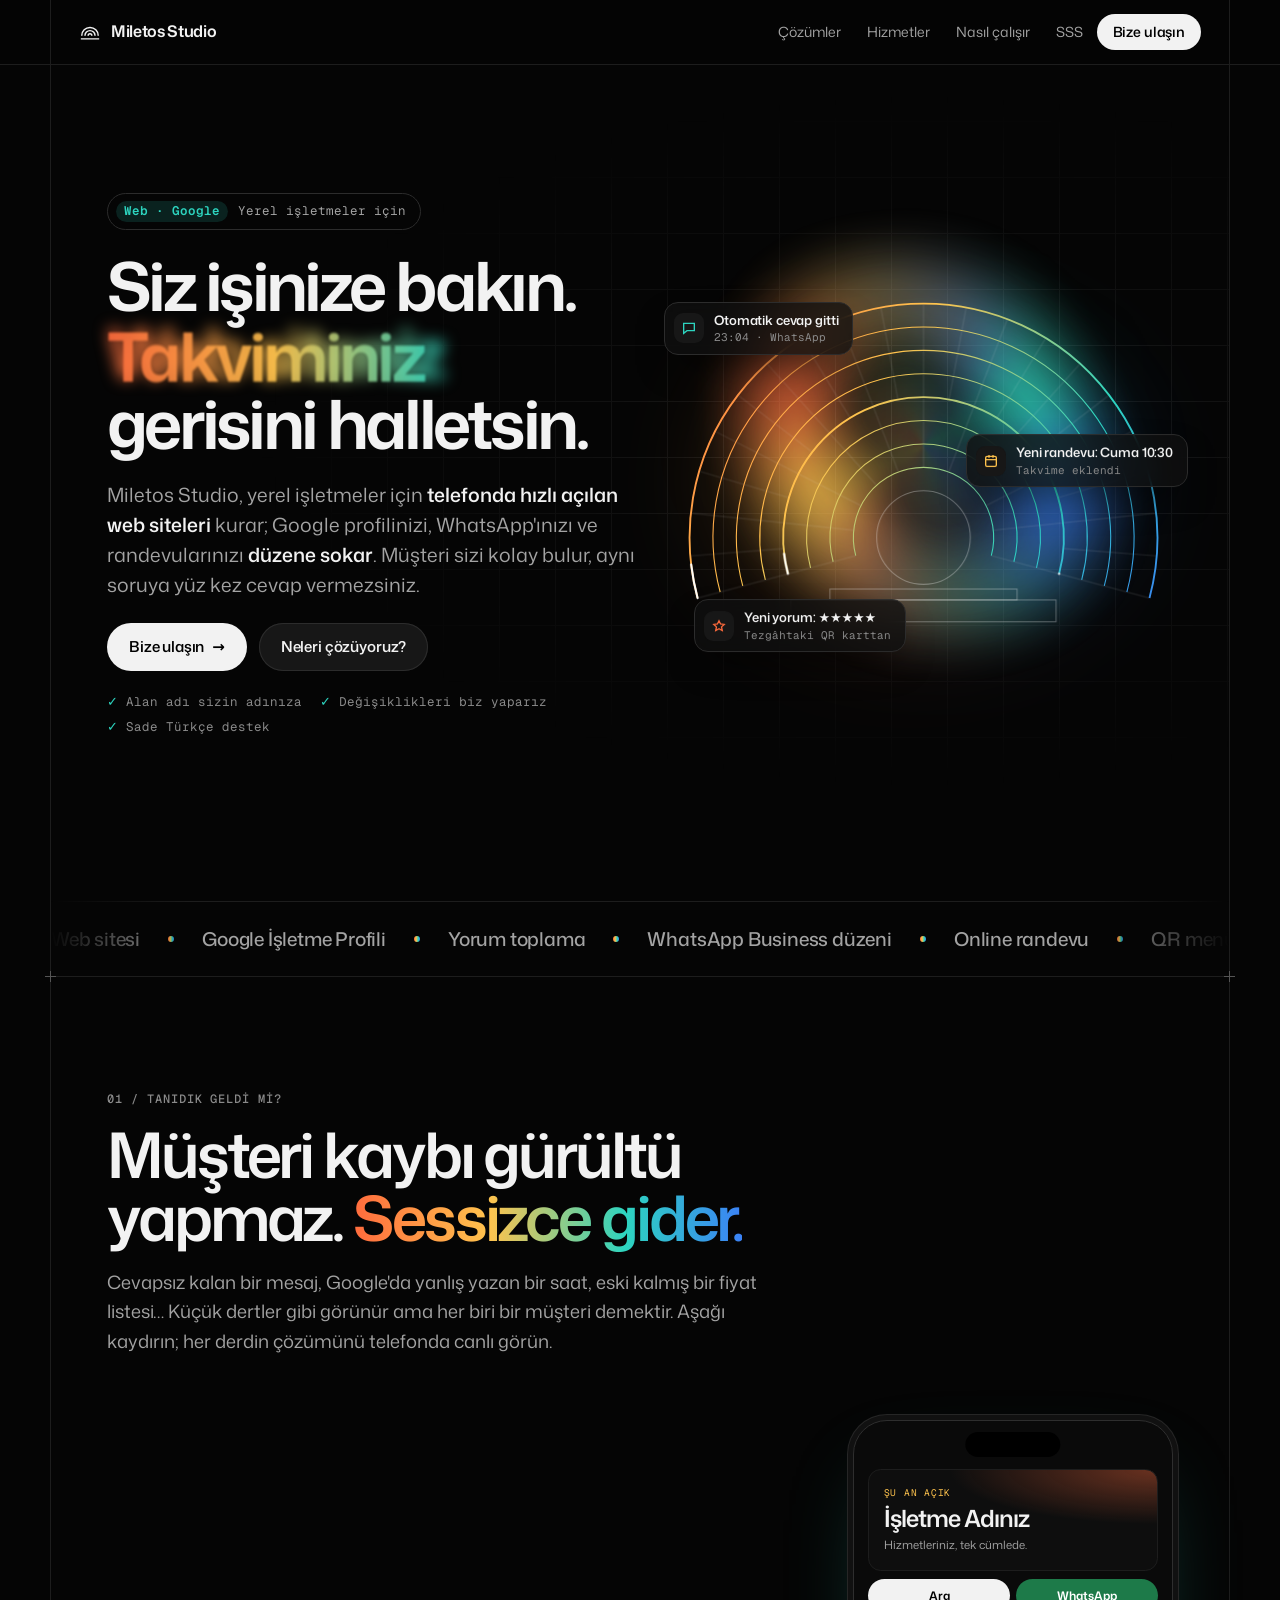
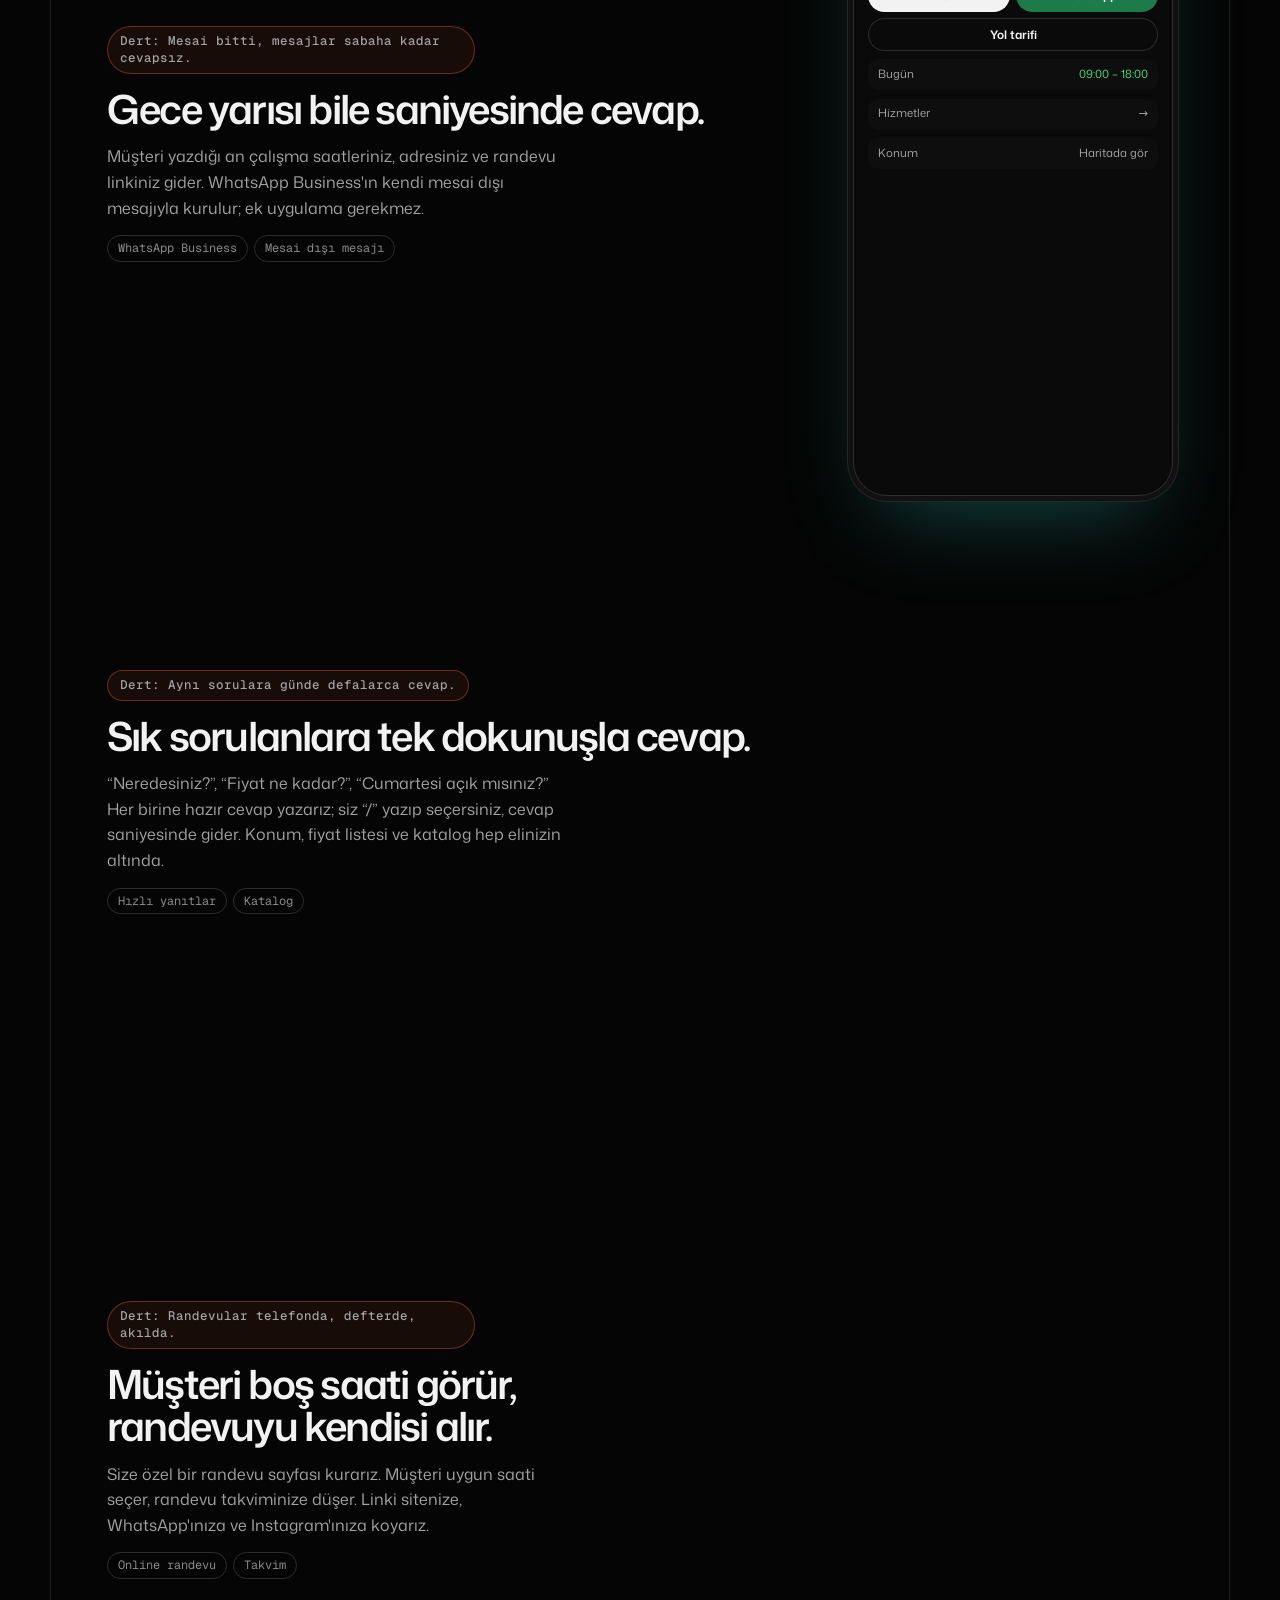
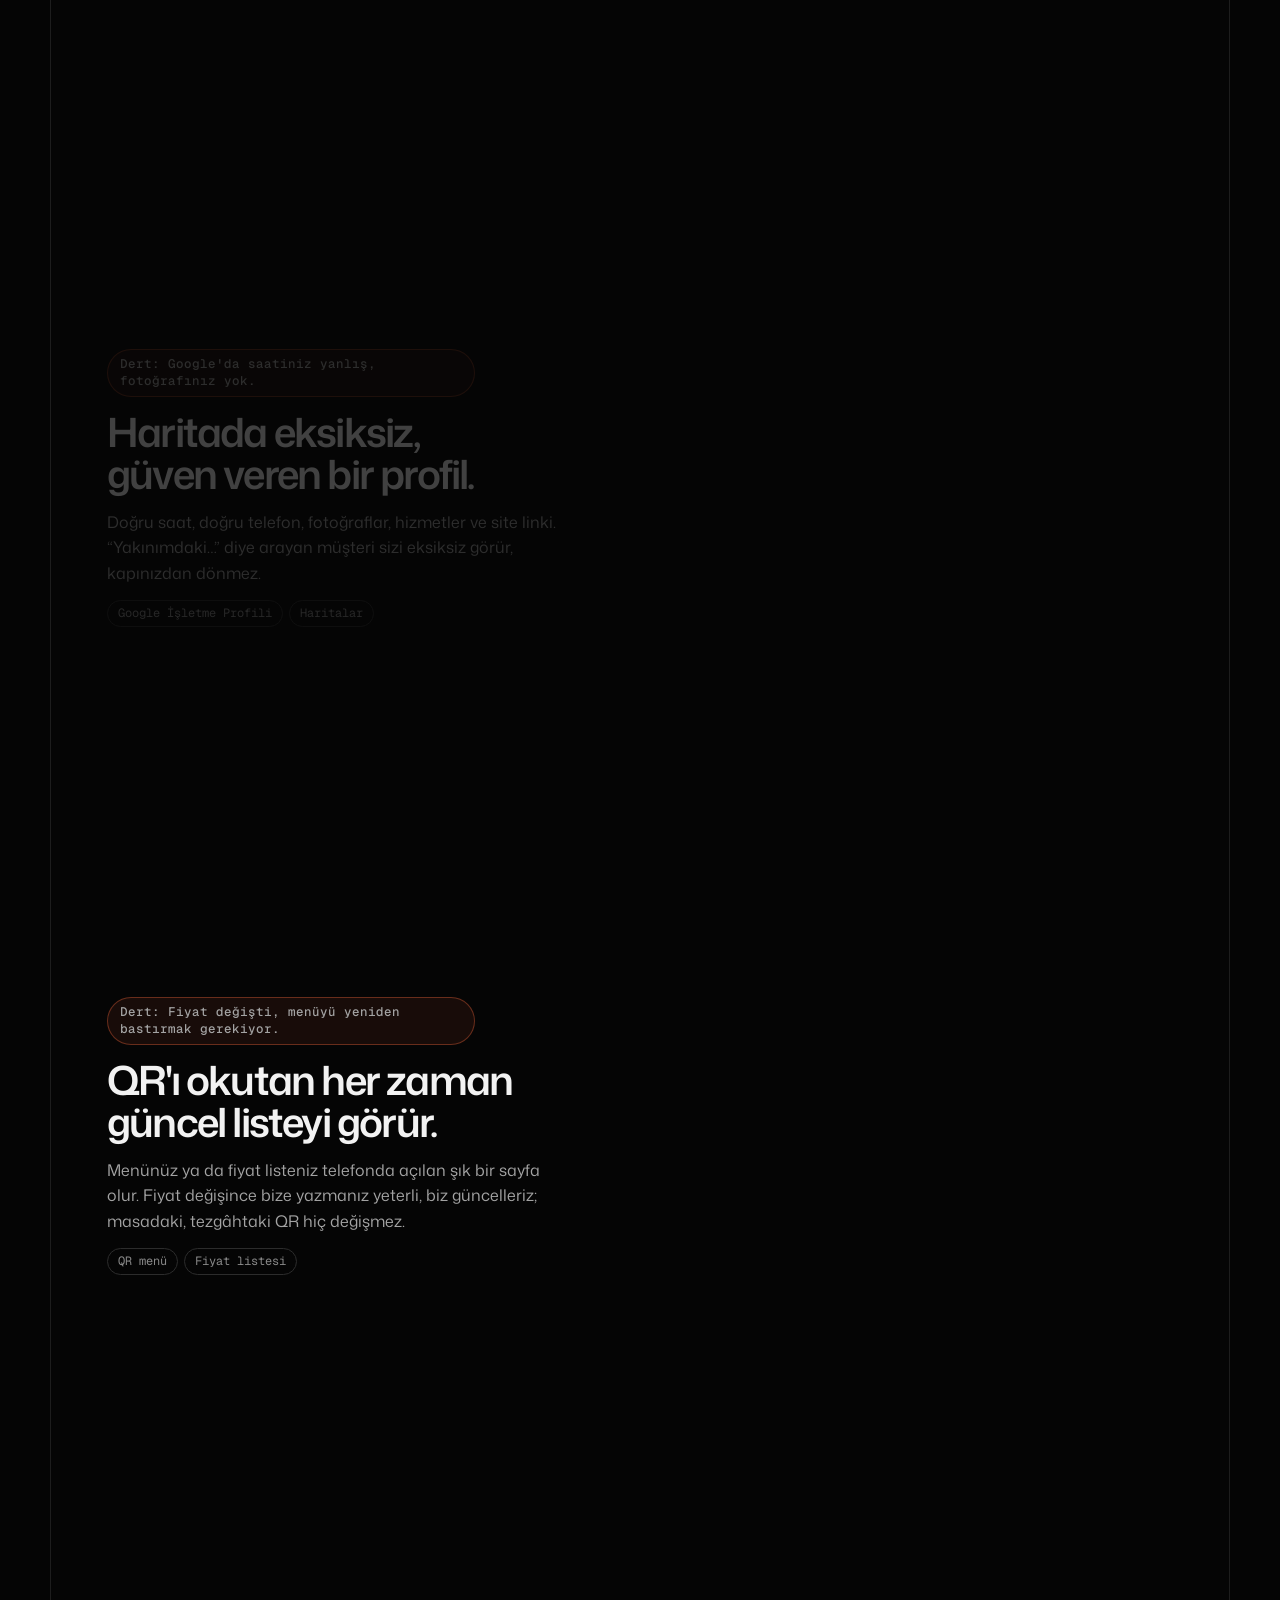
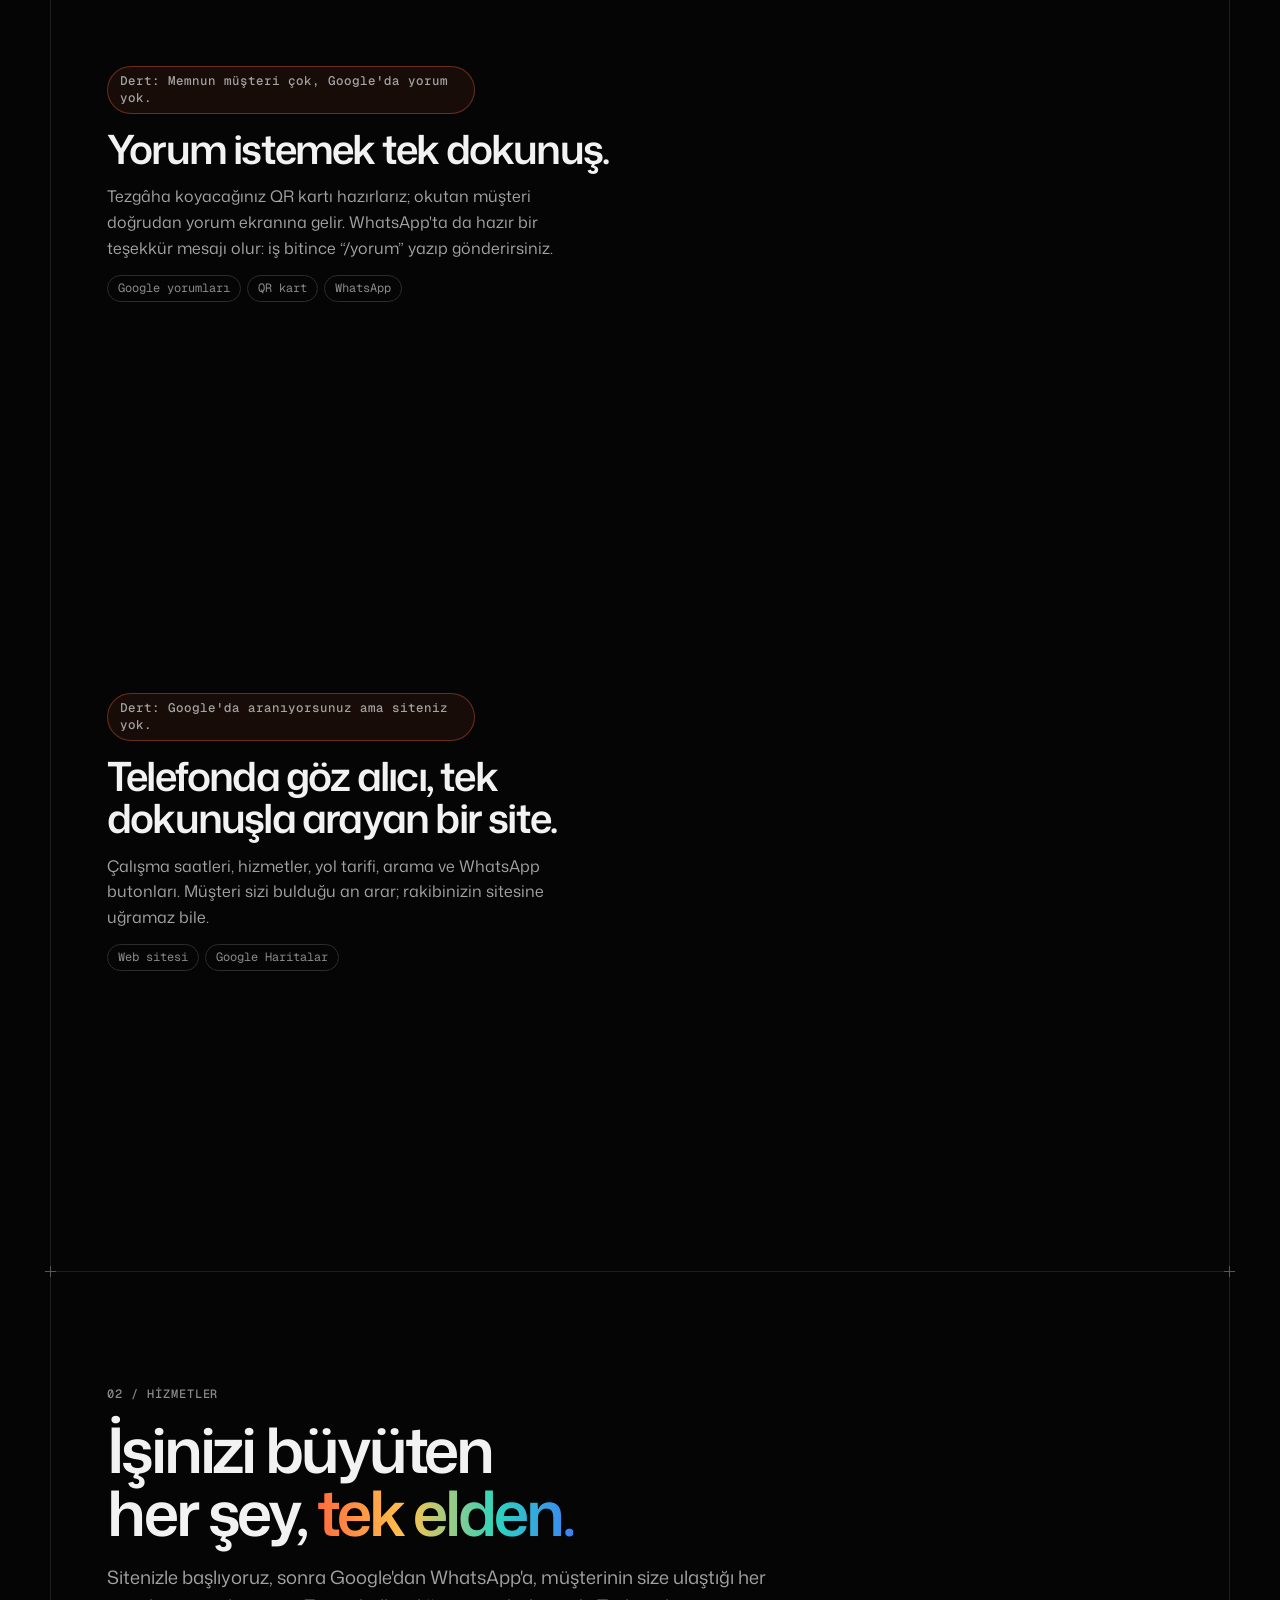
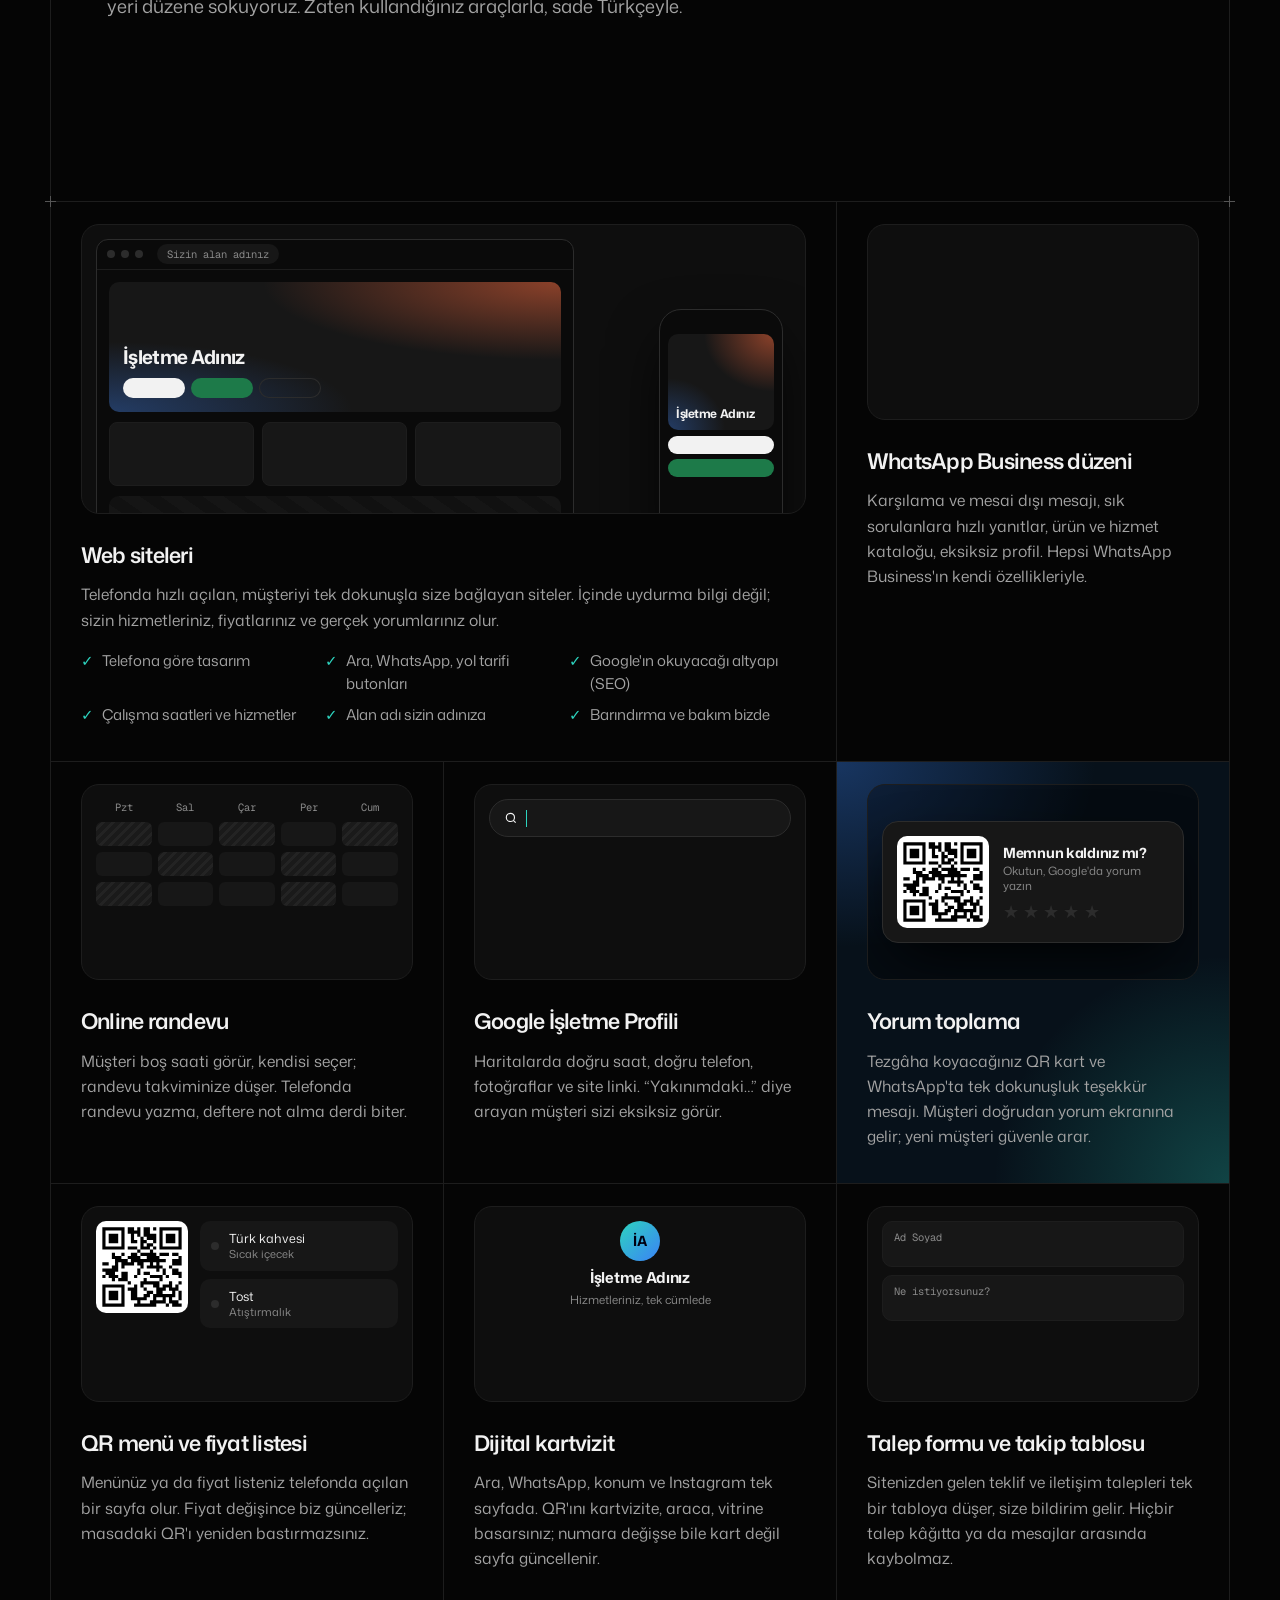
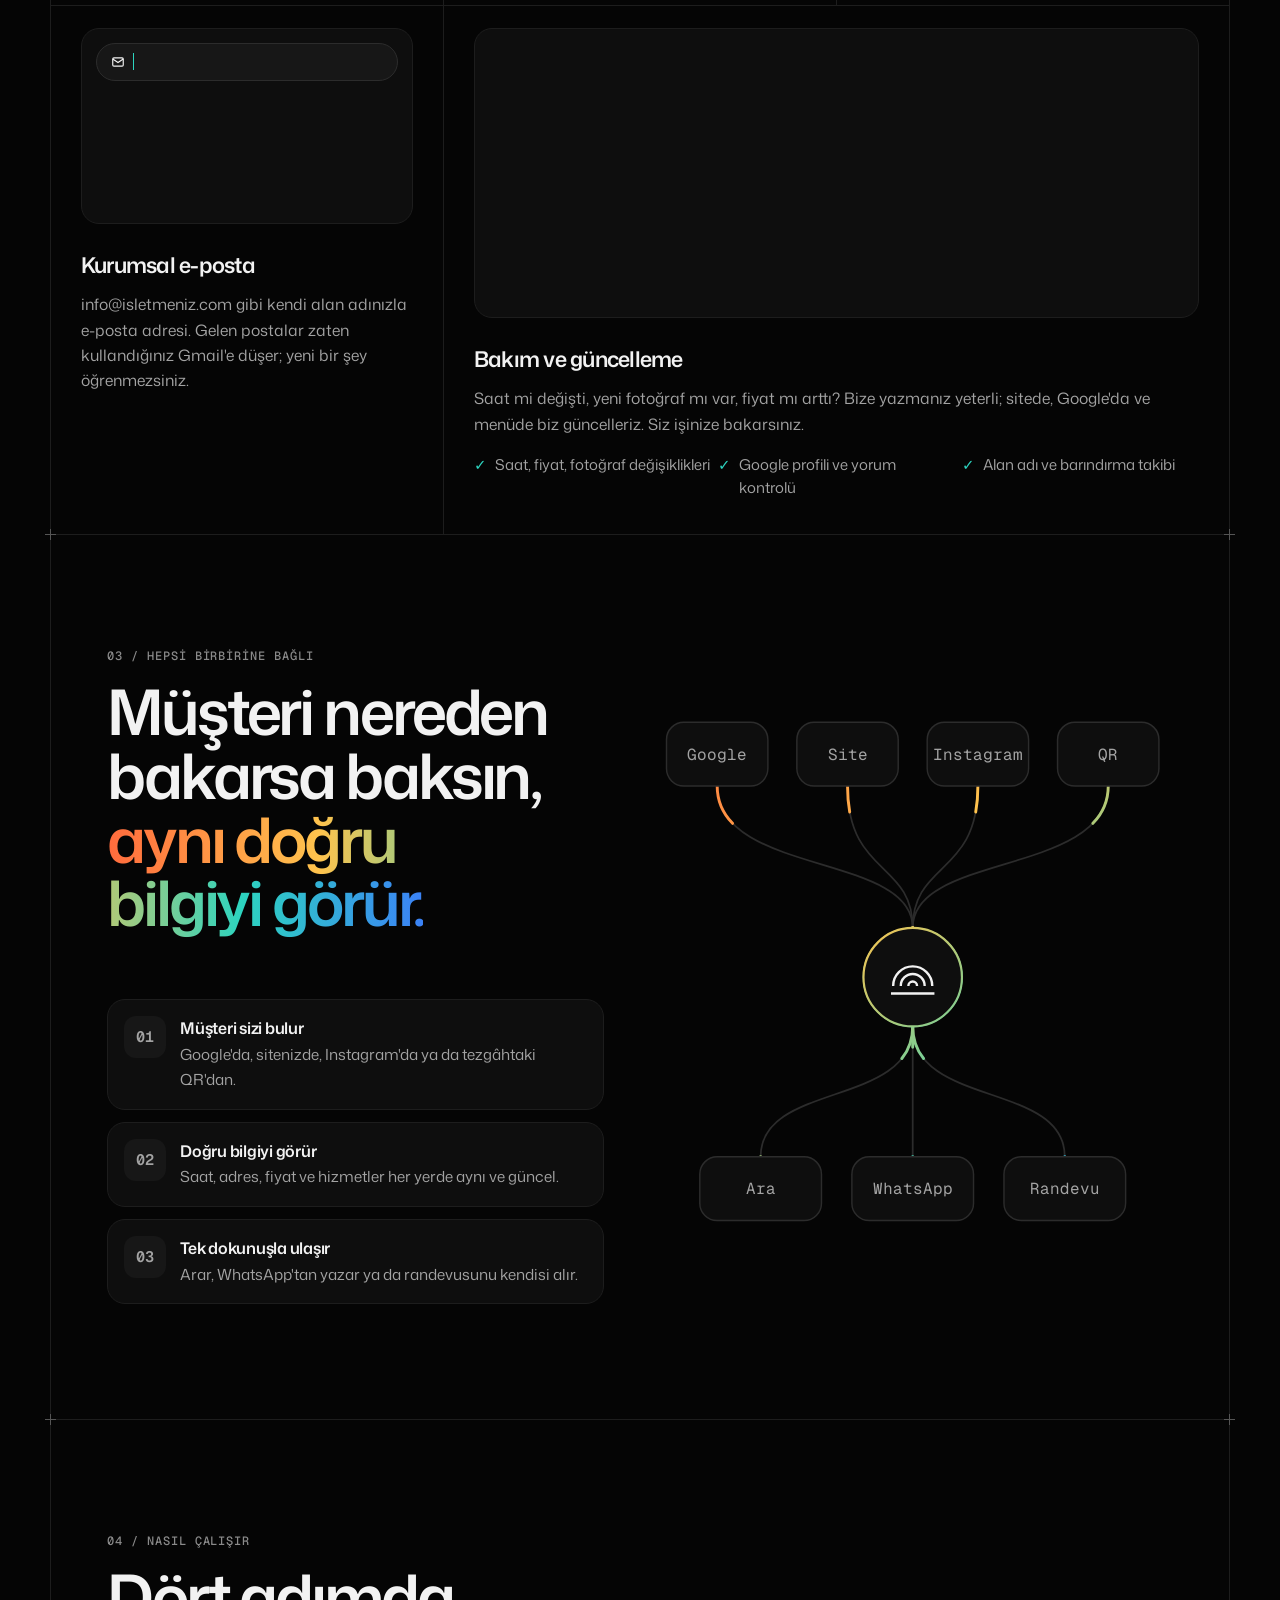
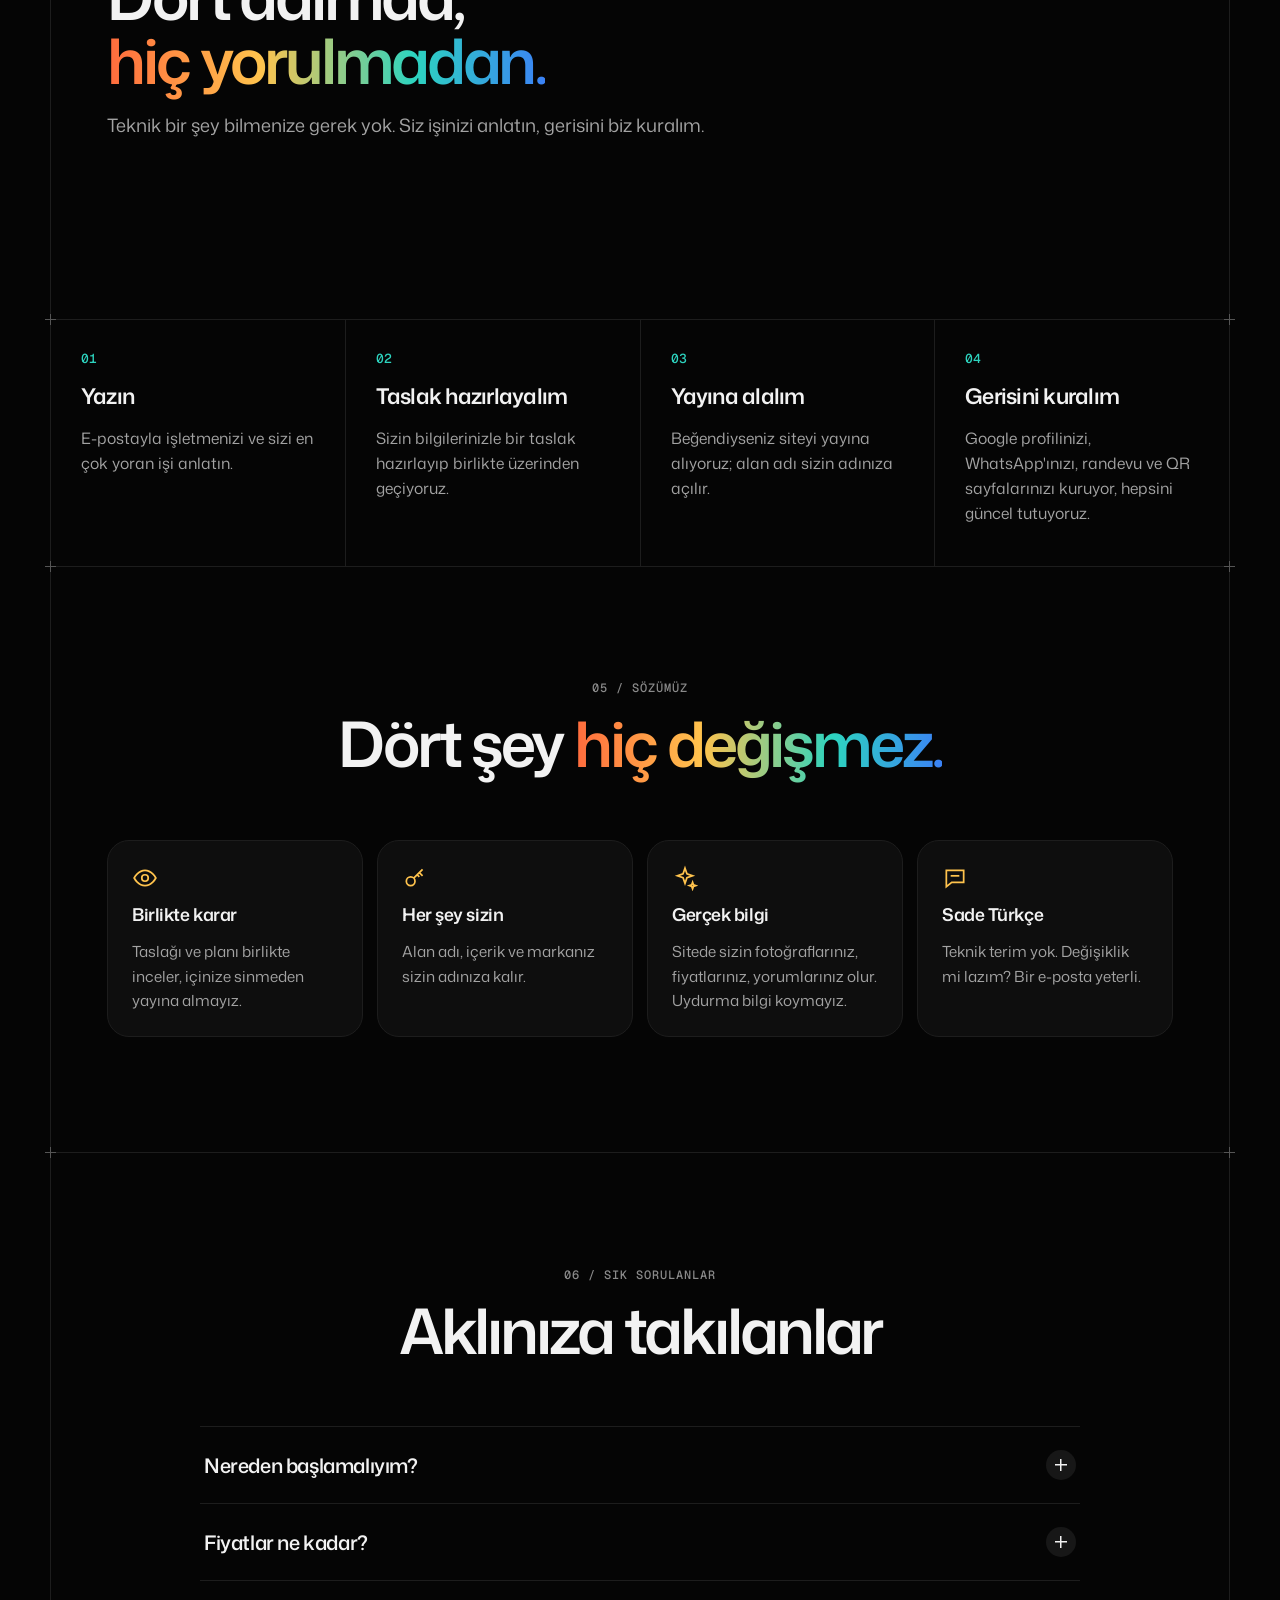
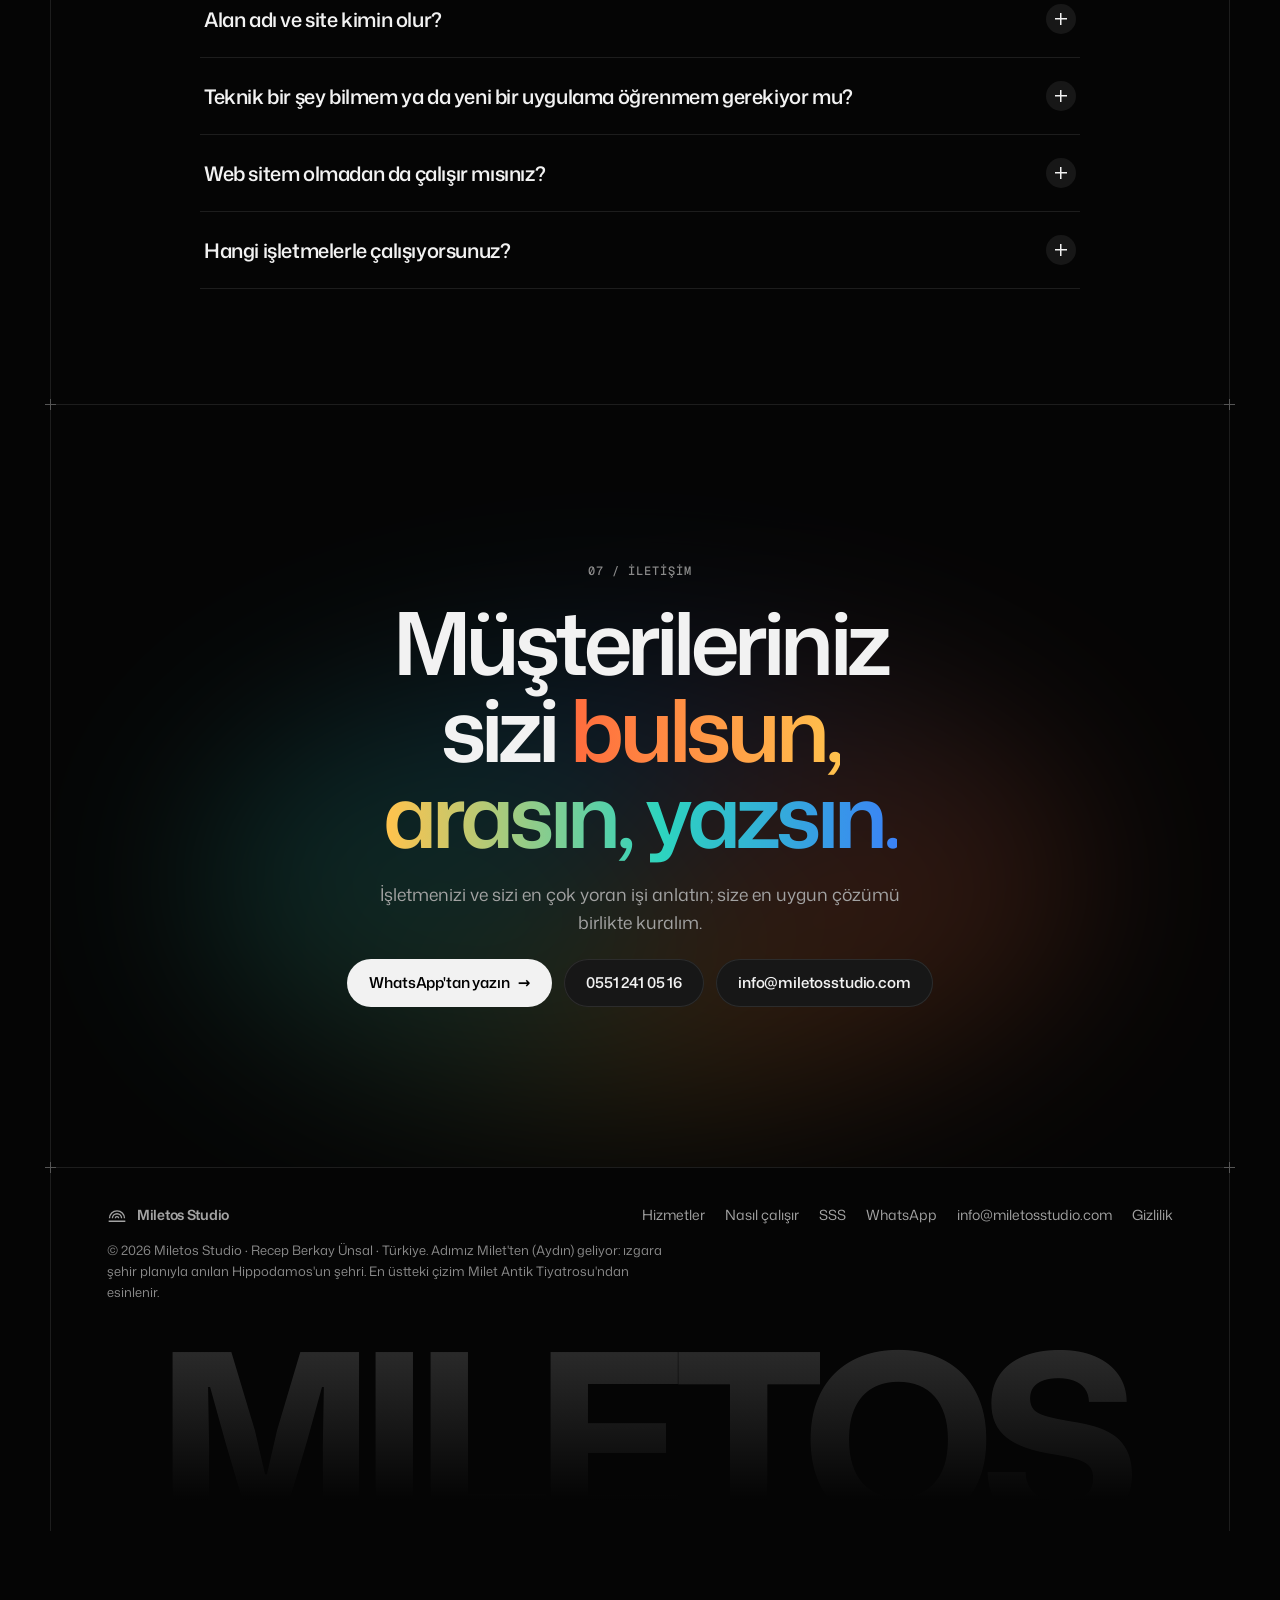
==== index.html @ 241e3916 "Iletisim: WhatsApp ve is hatti numarasi eklendi Co-Authored-By: Claude Sonnet 5.5 <noreply@anthropic" ====
<!doctype html>
<html lang="tr">
<head>
  <meta charset="utf-8" />
  <meta name="viewport" content="width=device-width, initial-scale=1" />
  <title>Miletos Studio | İşletmeler için web sitesi, Google profili ve WhatsApp düzeni</title>
  <meta name="description" content="Miletos Studio; yerel işletmeler için telefonda hızlı açılan web siteleri kurar, Google İşletme Profili, WhatsApp Business, online randevu ve QR menüyü düzene sokar. Bize ulaşın, işinize uygun çözümü birlikte kuralım." />
  <link rel="canonical" href="https://miletosstudio.com/" />
  <meta name="theme-color" content="#050505" />
  <meta property="og:type" content="website" />
  <meta property="og:locale" content="tr_TR" />
  <meta property="og:url" content="https://miletosstudio.com/" />
  <meta property="og:title" content="Miletos Studio — Siz işinize bakın, gerisini siteniz halletsin." />
  <meta property="og:description" content="Web sitesi, Google İşletme Profili, yorum toplama, WhatsApp Business düzeni, online randevu, QR menü ve dijital kartvizit. Bize ulaşın, işinize uygun çözümü birlikte kuralım." />
  <link rel="icon" href="data:image/svg+xml,%3Csvg xmlns='http://www.w3.org/2000/svg' viewBox='0 0 24 24'%3E%3Crect width='24' height='24' rx='5'/%3E%3Cpath d='M3 16a9 9 0 0 1 18 0M6.5 16a5.5 5.5 0 0 1 11 0M10 16a2 2 0 0 1 4 0M2 19.5h20' fill='none' stroke='%23fff' stroke-width='1.6'/%3E%3C/svg%3E" />
  <link rel="preload" href="assets/fonts/mona-sans-latin-wght-normal.woff2" as="font" type="font/woff2" crossorigin />
  <link rel="preload" href="assets/fonts/mona-sans-latin-ext-wght-normal.woff2" as="font" type="font/woff2" crossorigin />
  <link rel="stylesheet" href="assets/site.css" />
  <script type="application/ld+json">
    {"@context":"https://schema.org","@type":"ProfessionalService","name":"Miletos Studio","url":"https://miletosstudio.com/","email":"info@miletosstudio.com","telephone":"+905512410516","areaServed":"TR","description":"Yerel işletmeler için web sitesi, Google İşletme Profili, yorum toplama, WhatsApp Business düzeni, online randevu, QR menü, dijital kartvizit, kurumsal e-posta ve bakım."}
  </script>
</head>
<body>
  <header class="nav">
    <div class="nav-in">
      <a class="brand" href="/" aria-label="Miletos Studio ana sayfa">
        <svg width="22" height="22" viewBox="0 0 24 24" fill="none" stroke="currentColor" stroke-width="1.6" aria-hidden="true"><path d="M3 16a9 9 0 0 1 18 0M6.5 16a5.5 5.5 0 0 1 11 0M10 16a2 2 0 0 1 4 0M2 19.5h20" /></svg>
        Miletos Studio
      </a>
      <nav class="links" aria-label="Menü">
        <a href="#dertler">Çözümler</a>
        <a href="#hizmetler">Hizmetler</a>
        <a href="#surec">Nasıl çalışır</a>
        <a href="#sss">SSS</a>
        <a class="btn btn-primary btn-sm magnetic" href="#iletisim">Bize ulaşın</a>
      </nav>
    </div>
  </header>
  <div class="cursor" aria-hidden="true"></div>

  <main class="page">
    <section class="hero">
      <div class="hero-copy">
        <p class="eyebrow"><b>Web · Google</b> Yerel işletmeler için</p>
        <h1>
          <span class="l">Siz işinize bakın.</span>
          <span class="rot" aria-hidden="true"><span>Web siteniz</span><span>WhatsApp'ınız</span><span>Takviminiz</span><span>QR menünüz</span></span>
          <span class="sr-only">Web siteniz, WhatsApp'ınız ve takviminiz</span>
          <span class="l">gerisini halletsin.</span>
        </h1>
        <p class="lead">Miletos Studio, yerel işletmeler için <strong>telefonda hızlı açılan web siteleri</strong> kurar; Google profilinizi, WhatsApp'ınızı ve randevularınızı <strong>düzene sokar</strong>. Müşteri sizi kolay bulur, aynı soruya yüz kez cevap vermezsiniz.</p>
        <div class="cta">
          <a class="btn btn-primary magnetic" href="#iletisim">Bize ulaşın <span aria-hidden="true">→</span></a>
          <a class="btn btn-ghost magnetic" href="#dertler">Neleri çözüyoruz?</a>
        </div>
        <p class="hero-note"><span>Alan adı sizin adınıza</span><span>Değişiklikleri biz yaparız</span><span>Sade Türkçe destek</span></p>
      </div>

      <div class="visual" aria-hidden="true">
        <div class="glow"></div>
        <canvas id="gl"></canvas>
        <!-- Milet Antik Tiyatrosu'ndan esinli kuşbakışı plan -->
        <svg class="theatre" viewBox="-320 -320 640 450" fill="none" stroke-width="1.4">
          <defs>
            <linearGradient id="tg" gradientUnits="userSpaceOnUse" x1="-300" y1="-300" x2="300" y2="120">
              <stop offset="0" stop-color="#ff6b3d" /><stop offset=".35" stop-color="#ffc34d" /><stop offset=".7" stop-color="#2dd4bf" /><stop offset="1" stop-color="#3b82f6" />
            </linearGradient>
          </defs>
          <g class="aisles" stroke="#fff" stroke-opacity=".12">
            <line x1="90" x2="300" transform="rotate(165)" /><line x1="90" x2="300" transform="rotate(186)" /><line x1="90" x2="300" transform="rotate(207)" />
            <line x1="90" x2="300" transform="rotate(228)" /><line x1="90" x2="300" transform="rotate(249)" /><line x1="90" x2="300" transform="rotate(270)" />
            <line x1="90" x2="300" transform="rotate(291)" /><line x1="90" x2="300" transform="rotate(312)" /><line x1="90" x2="300" transform="rotate(333)" />
            <line x1="90" x2="300" transform="rotate(354)" /><line x1="90" x2="300" transform="rotate(375)" />
            <line x1="180" x2="300" transform="rotate(175.5)" /><line x1="180" x2="300" transform="rotate(196.5)" /><line x1="180" x2="300" transform="rotate(217.5)" />
            <line x1="180" x2="300" transform="rotate(238.5)" /><line x1="180" x2="300" transform="rotate(259.5)" /><line x1="180" x2="300" transform="rotate(280.5)" />
            <line x1="180" x2="300" transform="rotate(301.5)" /><line x1="180" x2="300" transform="rotate(322.5)" /><line x1="180" x2="300" transform="rotate(343.5)" />
            <line x1="180" x2="300" transform="rotate(364.5)" />
          </g>
          <g class="rings" stroke="url(#tg)">
            <path pathLength="1" style="--i:0" d="M-86.93 23.29A90 90 0 1 1 86.93 23.29" />
            <path pathLength="1" style="--i:1" d="M-115.91 31.06A120 120 0 1 1 115.91 31.06" />
            <path pathLength="1" style="--i:2" d="M-144.89 38.82A150 150 0 1 1 144.89 38.82" />
            <path pathLength="1" style="--i:3" d="M-173.87 46.59A180 180 0 1 1 173.87 46.59" stroke-width="2.4" />
            <path pathLength="1" style="--i:4" d="M-202.84 54.35A210 210 0 1 1 202.84 54.35" />
            <path pathLength="1" style="--i:5" d="M-231.82 62.12A240 240 0 1 1 231.82 62.12" />
            <path pathLength="1" style="--i:6" d="M-260.8 69.88A270 270 0 1 1 260.8 69.88" />
            <path pathLength="1" style="--i:7" d="M-289.78 77.65A300 300 0 1 1 289.78 77.65" stroke-width="2.4" />
          </g>
          <g class="stage" stroke="#fff" stroke-opacity=".3">
            <circle r="60" />
            <rect x="-120" y="66" width="240" height="14" />
            <rect x="-170" y="80" width="340" height="28" />
          </g>
          <g class="orbits" stroke="#fff" stroke-width="2.6" stroke-linecap="round">
            <path pathLength="1" d="M-289.78 77.65A300 300 0 1 1 289.78 77.65" />
            <path pathLength="1" style="--s:6s" d="M-173.87 46.59A180 180 0 1 1 173.87 46.59" />
          </g>
        </svg>
        <div class="toast t1"><i style="color:var(--c3)"><svg width="16" height="16" viewBox="0 0 24 24" fill="none" stroke="currentColor" stroke-width="2"><path d="M4 5h16v11H9l-5 4z" /></svg></i><div><b>Otomatik cevap gitti</b><small>23:04 · WhatsApp</small></div></div>
        <div class="toast t2"><i style="color:var(--c2)"><svg width="16" height="16" viewBox="0 0 24 24" fill="none" stroke="currentColor" stroke-width="2"><rect x="4" y="5" width="16" height="15" rx="2" /><path d="M4 10h16M9 3v4M15 3v4" /></svg></i><div><b>Yeni randevu: Cuma 10:30</b><small>Takvime eklendi</small></div></div>
        <div class="toast t3"><i style="color:var(--c1)"><svg width="16" height="16" viewBox="0 0 24 24" fill="none" stroke="currentColor" stroke-width="2"><path d="m12 4 2.4 5 5.4.6-4 3.7 1.1 5.4L12 16l-4.9 2.7 1.1-5.4-4-3.7 5.4-.6z" /></svg></i><div><b>Yeni yorum: ★★★★★</b><small>Tezgâhtaki QR karttan</small></div></div>
      </div>
    </section>

    <div class="marquee x" aria-hidden="true">
      <div class="marquee-track">
        <ul><li>Web sitesi</li><li>Google İşletme Profili</li><li>Yorum toplama</li><li>WhatsApp Business düzeni</li><li>Online randevu</li><li>QR menü</li><li>Dijital kartvizit</li><li>Talep formu</li><li>Kurumsal e-posta</li><li>Bakım ve güncelleme</li></ul>
        <ul><li>Web sitesi</li><li>Google İşletme Profili</li><li>Yorum toplama</li><li>WhatsApp Business düzeni</li><li>Online randevu</li><li>QR menü</li><li>Dijital kartvizit</li><li>Talep formu</li><li>Kurumsal e-posta</li><li>Bakım ve güncelleme</li></ul>
      </div>
    </div>

    <section id="dertler" class="block x">
      <div class="head">
        <p class="label">01 / Tanıdık geldi mi?</p>
        <h2 class="split">Müşteri kaybı gürültü yapmaz. <span class="grad">Sessizce gider.</span></h2>
        <p>Cevapsız kalan bir mesaj, Google'da yanlış yazan bir saat, eski kalmış bir fiyat listesi… Küçük dertler gibi görünür ama her biri bir müşteri demektir. Aşağı kaydırın; her derdin çözümünü telefonda canlı görün.</p>
      </div>

      <div class="story">
        <div class="steps">
          <article class="step" data-screen="0">
            <p class="pain">Dert: Mesai bitti, mesajlar sabaha kadar cevapsız.</p>
            <h3>Gece yarısı bile saniyesinde cevap.</h3>
            <p>Müşteri yazdığı an çalışma saatleriniz, adresiniz ve randevu linkiniz gider. WhatsApp Business'ın kendi mesai dışı mesajıyla kurulur; ek uygulama gerekmez.</p>
            <div class="tags"><span>WhatsApp Business</span><span>Mesai dışı mesajı</span></div>
          </article>
          <article class="step" data-screen="1">
            <p class="pain">Dert: Aynı sorulara günde defalarca cevap.</p>
            <h3>Sık sorulanlara tek dokunuşla cevap.</h3>
            <p>“Neredesiniz?”, “Fiyat ne kadar?”, “Cumartesi açık mısınız?” Her birine hazır cevap yazarız; siz “/” yazıp seçersiniz, cevap saniyesinde gider. Konum, fiyat listesi ve katalog hep elinizin altında.</p>
            <div class="tags"><span>Hızlı yanıtlar</span><span>Katalog</span></div>
          </article>
          <article class="step" data-screen="2">
            <p class="pain">Dert: Randevular telefonda, defterde, akılda.</p>
            <h3>Müşteri boş saati görür, randevuyu kendisi alır.</h3>
            <p>Size özel bir randevu sayfası kurarız. Müşteri uygun saati seçer, randevu takviminize düşer. Linki sitenize, WhatsApp'ınıza ve Instagram'ınıza koyarız.</p>
            <div class="tags"><span>Online randevu</span><span>Takvim</span></div>
          </article>
          <article class="step" data-screen="3">
            <p class="pain">Dert: Google'da saatiniz yanlış, fotoğrafınız yok.</p>
            <h3>Haritada eksiksiz, güven veren bir profil.</h3>
            <p>Doğru saat, doğru telefon, fotoğraflar, hizmetler ve site linki. “Yakınımdaki…” diye arayan müşteri sizi eksiksiz görür, kapınızdan dönmez.</p>
            <div class="tags"><span>Google İşletme Profili</span><span>Haritalar</span></div>
          </article>
          <article class="step" data-screen="4">
            <p class="pain">Dert: Fiyat değişti, menüyü yeniden bastırmak gerekiyor.</p>
            <h3>QR'ı okutan her zaman güncel listeyi görür.</h3>
            <p>Menünüz ya da fiyat listeniz telefonda açılan şık bir sayfa olur. Fiyat değişince bize yazmanız yeterli, biz güncelleriz; masadaki, tezgâhtaki QR hiç değişmez.</p>
            <div class="tags"><span>QR menü</span><span>Fiyat listesi</span></div>
          </article>
          <article class="step" data-screen="5">
            <p class="pain">Dert: Memnun müşteri çok, Google'da yorum yok.</p>
            <h3>Yorum istemek tek dokunuş.</h3>
            <p>Tezgâha koyacağınız QR kartı hazırlarız; okutan müşteri doğrudan yorum ekranına gelir. WhatsApp'ta da hazır bir teşekkür mesajı olur: iş bitince “/yorum” yazıp gönderirsiniz.</p>
            <div class="tags"><span>Google yorumları</span><span>QR kart</span><span>WhatsApp</span></div>
          </article>
          <article class="step" data-screen="6">
            <p class="pain">Dert: Google'da aranıyorsunuz ama siteniz yok.</p>
            <h3>Telefonda göz alıcı, tek dokunuşla arayan bir site.</h3>
            <p>Çalışma saatleri, hizmetler, yol tarifi, arama ve WhatsApp butonları. Müşteri sizi bulduğu an arar; rakibinizin sitesine uğramaz bile.</p>
            <div class="tags"><span>Web sitesi</span><span>Google Haritalar</span></div>
          </article>
        </div>

        <div class="phone-wrap" aria-hidden="true">
          <div class="phone">
            <div class="screen" data-i="0">
              <div class="app-bar"><span class="av">M</span><div><b>Müşteri</b><small>WhatsApp · çevrimiçi</small></div></div>
              <p class="sys">Bugün 23:04</p>
              <p class="msg in" style="--d:150ms">Merhaba, yarın sabah açık mısınız? Fiyat da sorabilir miyim?<time>23:04</time></p>
              <p class="msg out" style="--d:900ms"><span class="auto">⚡ Otomatik yanıt</span>Merhaba! Şu an kapalıyız, yarın 09:00'da açılıyoruz. Randevu ve adres için: <u>Randevu al →</u><time>23:04 ✓✓</time></p>
              <p class="msg in" style="--d:1700ms">Süper, yarın 10:00'a aldım, teşekkürler!<time>23:05</time></p>
            </div>
            <div class="screen" data-i="1">
              <div class="app-bar"><span class="av">M</span><div><b>Müşteri</b><small>WhatsApp Business</small></div></div>
              <p class="msg in" style="--d:150ms">Merhaba, neredesiniz? Fiyat listeniz var mı?<time>11:20</time></p>
              <p class="msg out" style="--d:900ms"><span class="auto">Hızlı yanıt · /konum</span>Adresimiz ve yol tarifi: <u>Haritada aç →</u><time>11:20 ✓✓</time></p>
              <p class="msg out" style="--d:1600ms"><span class="auto">Hızlı yanıt · /fiyat</span>Güncel fiyat listemiz: <u>Listeyi aç →</u><time>11:20 ✓✓</time></p>
            </div>
            <div class="screen" data-i="2">
              <div class="app-bar"><span class="av warm">R</span><div><b>Randevu al</b><small>İşletme Adınız</small></div></div>
              <p class="sys">Cuma · boş saatler</p>
              <div class="slots"><span class="busy">09:00</span><span class="busy">09:30</span><span class="pick">10:30</span><span>11:00</span><span class="busy">13:00</span><span>14:00</span><span>15:30</span><span class="busy">16:00</span><span>17:00</span></div>
              <p class="msg out" style="--d:1300ms"><span class="auto">✓ Onaylandı</span>Randevunuz alındı: Cuma 10:30. Takviminize eklendi.</p>
            </div>
            <div class="screen" data-i="3">
              <div class="app-bar"><span class="av">G</span><div><b>Google Haritalar</b><small>“yakınımdaki kuaför”</small></div></div>
              <div class="ms-hero"><small>Açık · 09:00–19:00</small><h4>İşletme Adınız</h4><span style="color:var(--c2);font-size:3.6cqw">★★★★★ 4,9</span></div>
              <div class="ms-row chk" style="--d:300ms"><span>Doğru saat ve telefon</span><em>✓</em></div>
              <div class="ms-row chk" style="--d:700ms"><span>Fotoğraflar</span><em>✓</em></div>
              <div class="ms-row chk" style="--d:1100ms"><span>Hizmetler ve site linki</span><em>✓</em></div>
            </div>
            <div class="screen" data-i="4">
              <div class="ms-hero"><small>QR menü</small><h4>İşletme Adınız</h4></div>
              <p class="sys" style="color:#4ade80">Fiyatlar güncellendi · bugün</p>
              <div class="ms-row chk" style="--d:200ms"><span>Türk kahvesi</span><b>70 ₺</b></div>
              <div class="ms-row chk" style="--d:450ms"><span>Kahvaltı tabağı</span><b>280 ₺</b></div>
              <div class="ms-row chk" style="--d:700ms"><span>Tost</span><b>120 ₺</b></div>
              <div class="ms-row chk" style="--d:950ms"><span>Taze portakal suyu</span><b>90 ₺</b></div>
            </div>
            <div class="screen" data-i="5">
              <div class="app-bar"><span class="av">M</span><div><b>Müşteri</b><small>İş teslim edildi</small></div></div>
              <p class="msg out" style="--d:150ms"><span class="auto">Hızlı yanıt · /yorum</span>İşiniz hazır, bizi tercih ettiğiniz için teşekkürler! Memnun kaldıysanız Google'da bir yorum bırakır mısınız?<time>17:40 ✓✓</time></p>
              <p class="msg out" style="--d:800ms"><b style="color:var(--c2);letter-spacing:.1em">★★★★★</b><br /><u>Google'da yorum yaz →</u></p>
              <p class="msg in" style="--d:1500ms">Tabii, hemen yazıyorum. Elinize sağlık!<time>17:52</time></p>
            </div>
            <div class="screen" data-i="6">
              <div class="ms-hero"><small>Şu an açık</small><h4>İşletme Adınız</h4><span style="color:var(--muted);font-size:3.6cqw">Hizmetleriniz, tek cümlede.</span></div>
              <div class="ms-btns"><span class="ms-btn">Ara</span><span class="ms-btn wa">WhatsApp</span><span class="ms-btn line">Yol tarifi</span></div>
              <div class="ms-row"><span>Bugün</span><em>09:00 – 18:00</em></div>
              <div class="ms-row"><span>Hizmetler</span><span>→</span></div>
              <div class="ms-row"><span>Konum</span><span>Haritada gör</span></div>
            </div>
          </div>
        </div>
      </div>
    </section>

    <section id="hizmetler" class="block x">
      <div class="head">
        <p class="label">02 / Hizmetler</p>
        <h2 class="split">İşinizi büyüten her şey, <span class="grad">tek elden.</span></h2>
        <p>Sitenizle başlıyoruz, sonra Google'dan WhatsApp'a, müşterinin size ulaştığı her yeri düzene sokuyoruz. Zaten kullandığınız araçlarla, sade Türkçeyle.</p>
      </div>
    </section>
    <div class="bento x">
      <article class="card card-lg">
        <div class="demo" aria-hidden="true">
          <div class="browser">
            <div class="bar"><i></i><i></i><i></i><span>Sizin alan adınız</span></div>
            <div class="site">
              <div class="site-hero"><b>İşletme Adınız</b><div class="pills"><span></span><span></span><span></span></div></div>
              <div class="site-cards"><span></span><span></span><span></span></div>
              <div class="site-map"></div>
              <div class="site-cards"><span></span><span></span><span></span></div>
            </div>
          </div>
          <div class="mini-phone"><div class="site-hero"><b>İşletme Adınız</b></div><div class="btnrow"><span></span><span></span></div></div>
        </div>
        <h3>Web siteleri</h3>
        <p>Telefonda hızlı açılan, müşteriyi tek dokunuşla size bağlayan siteler. İçinde uydurma bilgi değil; sizin hizmetleriniz, fiyatlarınız ve gerçek yorumlarınız olur.</p>
        <ul class="ticks"><li>Telefona göre tasarım</li><li>Ara, WhatsApp, yol tarifi butonları</li><li>Google'ın okuyacağı altyapı (SEO)</li><li>Çalışma saatleri ve hizmetler</li><li>Alan adı sizin adınıza</li><li>Barındırma ve bakım bizde</li></ul>
      </article>
      <article class="card">
        <div class="demo" aria-hidden="true"><div class="chat">
          <p class="b" style="--d:0s">Merhaba, cumartesi açık mısınız?</p>
          <p class="b out" style="--d:1.3s">Hoş geldiniz! Cumartesi 09:00–18:00 açığız. Fiyatlar için kataloğumuza bakabilirsiniz.</p>
          <p class="b" style="--d:2.8s">Süper, teşekkürler!</p>
        </div></div>
        <h3>WhatsApp Business düzeni</h3>
        <p>Karşılama ve mesai dışı mesajı, sık sorulanlara hızlı yanıtlar, ürün ve hizmet kataloğu, eksiksiz profil. Hepsi WhatsApp Business'ın kendi özellikleriyle.</p>
      </article>
      <article class="card">
        <div class="demo" aria-hidden="true">
          <div class="cal">
            <b>Pzt</b><b>Sal</b><b>Çar</b><b>Per</b><b>Cum</b>
            <span class="busy"></span><span></span><span class="busy"></span><span></span><span class="busy"></span>
            <span></span><span class="busy"></span><span></span><span class="busy"></span><span class="pick"></span>
            <span class="busy"></span><span></span><span></span><span class="busy"></span><span></span>
          </div>
          <div class="note"><svg width="18" height="18" viewBox="0 0 24 24" fill="none" stroke="#2dd4bf" stroke-width="2"><rect x="4" y="5" width="16" height="15" rx="2" /><path d="M4 10h16M9 3v4M15 3v4" /></svg><div>Yeni randevu: Cuma 10:30<small>Takviminize eklendi</small></div></div>
        </div>
        <h3>Online randevu</h3>
        <p>Müşteri boş saati görür, kendisi seçer; randevu takviminize düşer. Telefonda randevu yazma, deftere not alma derdi biter.</p>
      </article>
      <article class="card">
        <div class="demo" aria-hidden="true">
          <div class="search"><svg width="14" height="14" viewBox="0 0 24 24" fill="none" stroke="currentColor" stroke-width="2"><circle cx="11" cy="11" r="7" /><path d="m20 20-4-4" /></svg><span>yakınımdaki tamirci</span></div>
          <div class="result"><b>İşletme Adınız</b><small>Açık · 09:00–18:00</small><div><span>Web sitesi</span><span>Yol tarifi</span><span>Ara</span></div></div>
        </div>
        <h3>Google İşletme Profili</h3>
        <p>Haritalarda doğru saat, doğru telefon, fotoğraflar ve site linki. “Yakınımdaki…” diye arayan müşteri sizi eksiksiz görür.</p>
      </article>
      <article class="card card-glow">
        <div class="demo" aria-hidden="true">
          <div class="qrcard">
            <svg class="qr" viewBox="-2 -2 29 29"><path id="qr" d="M0 0h7v1h-7zM8 0h2v1h-2zM11 0h1v1h-1zM13 0h2v1h-2zM16 0h1v1h-1zM18 0h7v1h-7zM0 1h1v1h-1zM6 1h1v1h-1zM8 1h4v1h-4zM13 1h2v1h-2zM18 1h1v1h-1zM24 1h1v1h-1zM0 2h1v1h-1zM2 2h3v1h-3zM6 2h1v1h-1zM9 2h1v1h-1zM11 2h1v1h-1zM13 2h4v1h-4zM18 2h1v1h-1zM20 2h3v1h-3zM24 2h1v1h-1zM0 3h1v1h-1zM2 3h3v1h-3zM6 3h1v1h-1zM9 3h1v1h-1zM12 3h1v1h-1zM14 3h3v1h-3zM18 3h1v1h-1zM20 3h3v1h-3zM24 3h1v1h-1zM0 4h1v1h-1zM2 4h3v1h-3zM6 4h1v1h-1zM9 4h2v1h-2zM12 4h2v1h-2zM16 4h1v1h-1zM18 4h1v1h-1zM20 4h3v1h-3zM24 4h1v1h-1zM0 5h1v1h-1zM6 5h1v1h-1zM12 5h1v1h-1zM14 5h2v1h-2zM18 5h1v1h-1zM24 5h1v1h-1zM0 6h7v1h-7zM8 6h3v1h-3zM12 6h3v1h-3zM16 6h1v1h-1zM18 6h7v1h-7zM11 7h1v1h-1zM15 7h1v1h-1zM3 8h1v1h-1zM6 8h1v1h-1zM9 8h2v1h-2zM12 8h5v1h-5zM18 8h3v1h-3zM22 8h2v1h-2zM3 9h3v1h-3zM8 9h4v1h-4zM14 9h4v1h-4zM24 9h1v1h-1zM4 10h4v1h-4zM9 10h11v1h-11zM22 10h3v1h-3zM0 11h2v1h-2zM4 11h1v1h-1zM6 11h4v1h-4zM11 11h2v1h-2zM15 11h1v1h-1zM17 11h1v1h-1zM22 11h3v1h-3zM3 12h2v1h-2zM6 12h1v1h-1zM12 12h1v1h-1zM14 12h5v1h-5zM21 12h1v1h-1zM0 13h5v1h-5zM11 13h1v1h-1zM17 13h1v1h-1zM19 13h1v1h-1zM22 13h2v1h-2zM1 14h3v1h-3zM6 14h2v1h-2zM11 14h1v1h-1zM13 14h2v1h-2zM19 14h1v1h-1zM22 14h3v1h-3zM0 15h1v1h-1zM2 15h3v1h-3zM6 15h2v1h-2zM10 15h1v1h-1zM15 15h4v1h-4zM20 15h1v1h-1zM24 15h1v1h-1zM3 16h1v1h-1zM5 16h3v1h-3zM13 16h1v1h-1zM18 16h1v1h-1zM8 17h1v1h-1zM12 17h6v1h-6zM21 17h1v1h-1zM24 17h1v1h-1zM0 18h7v1h-7zM10 18h1v1h-1zM12 18h1v1h-1zM16 18h2v1h-2zM19 18h3v1h-3zM23 18h1v1h-1zM0 19h1v1h-1zM6 19h1v1h-1zM8 19h3v1h-3zM13 19h1v1h-1zM17 19h3v1h-3zM21 19h3v1h-3zM0 20h1v1h-1zM2 20h3v1h-3zM6 20h1v1h-1zM9 20h2v1h-2zM14 20h2v1h-2zM17 20h2v1h-2zM22 20h1v1h-1zM24 20h1v1h-1zM0 21h1v1h-1zM2 21h3v1h-3zM6 21h1v1h-1zM9 21h2v1h-2zM13 21h2v1h-2zM16 21h7v1h-7zM24 21h1v1h-1zM0 22h1v1h-1zM2 22h3v1h-3zM6 22h1v1h-1zM9 22h5v1h-5zM16 22h1v1h-1zM19 22h1v1h-1zM21 22h1v1h-1zM24 22h1v1h-1zM0 23h1v1h-1zM6 23h1v1h-1zM11 23h1v1h-1zM15 23h5v1h-5zM21 23h3v1h-3zM0 24h7v1h-7zM10 24h7v1h-7zM20 24h1v1h-1zM22 24h3v1h-3z" /></svg>
            <div><b>Memnun kaldınız mı?</b><small>Okutun, Google'da yorum yazın</small><div class="stars"><i style="--n:0">★</i><i style="--n:1">★</i><i style="--n:2">★</i><i style="--n:3">★</i><i style="--n:4">★</i></div></div>
          </div>
        </div>
        <h3>Yorum toplama</h3>
        <p>Tezgâha koyacağınız QR kart ve WhatsApp'ta tek dokunuşluk teşekkür mesajı. Müşteri doğrudan yorum ekranına gelir; yeni müşteri güvenle arar.</p>
      </article>
      <article class="card">
        <div class="demo" aria-hidden="true">
          <div class="qrmenu">
            <svg class="qr" viewBox="-2 -2 29 29"><use href="#qr" /></svg>
            <div class="rows">
              <div class="row"><i style="--d:.6s"></i><div>Türk kahvesi<small>Sıcak içecek</small></div><em style="--d:.6s">70 ₺</em></div>
              <div class="row"><i style="--d:1.6s"></i><div>Tost<small>Atıştırmalık</small></div><em style="--d:1.6s">120 ₺</em></div>
            </div>
          </div>
          <div class="note"><svg width="18" height="18" viewBox="0 0 24 24" fill="none" stroke="#2dd4bf" stroke-width="2"><path d="m5 12 5 5L20 7" /></svg><div>Fiyatlar güncellendi<small>QR aynı, liste yeni</small></div></div>
        </div>
        <h3>QR menü ve fiyat listesi</h3>
        <p>Menünüz ya da fiyat listeniz telefonda açılan bir sayfa olur. Fiyat değişince biz güncelleriz; masadaki QR'ı yeniden bastırmazsınız.</p>
      </article>
      <article class="card">
        <div class="demo" aria-hidden="true">
          <div class="vcard">
            <span class="av">İA</span>
            <b>İşletme Adınız</b>
            <small>Hizmetleriniz, tek cümlede</small>
            <div class="vbtns"><span style="--d:.4s">Ara</span><span class="wa" style="--d:.8s">WhatsApp</span><span class="line" style="--d:1.2s">Konum</span><span class="line" style="--d:1.6s">Instagram</span></div>
          </div>
        </div>
        <h3>Dijital kartvizit</h3>
        <p>Ara, WhatsApp, konum ve Instagram tek sayfada. QR'ını kartvizite, araca, vitrine basarsınız; numara değişse bile kart değil sayfa güncellenir.</p>
      </article>
      <article class="card">
        <div class="demo" aria-hidden="true">
          <div class="app">
            <div class="field"><small>Ad Soyad</small><span class="fill" style="--d:.2s"></span></div>
            <div class="field"><small>Ne istiyorsunuz?</small><span class="fill" style="--d:.9s"></span></div>
            <div class="note" style="--d:2.4s"><svg width="18" height="18" viewBox="0 0 24 24" fill="none" stroke="#2dd4bf" stroke-width="2"><path d="m5 12 5 5L20 7" /></svg><div>Yeni talep tabloya eklendi<small>Size e-posta bildirimi gitti</small></div></div>
          </div>
        </div>
        <h3>Talep formu ve takip tablosu</h3>
        <p>Sitenizden gelen teklif ve iletişim talepleri tek bir tabloya düşer, size bildirim gelir. Hiçbir talep kâğıtta ya da mesajlar arasında kaybolmaz.</p>
      </article>
      <article class="card">
        <div class="demo" aria-hidden="true">
          <div class="search"><svg width="14" height="14" viewBox="0 0 24 24" fill="none" stroke="currentColor" stroke-width="2"><rect x="3" y="5" width="18" height="14" rx="2" /><path d="m3 7 9 6 9-6" /></svg><span>info@isletmeniz.com</span></div>
          <div class="result"><b>Yeni e-posta: Fiyat teklifi</b><small>Gmail'inize düştü · 09:41</small></div>
        </div>
        <h3>Kurumsal e-posta</h3>
        <p>info@isletmeniz.com gibi kendi alan adınızla e-posta adresi. Gelen postalar zaten kullandığınız Gmail'e düşer; yeni bir şey öğrenmezsiniz.</p>
      </article>
      <article class="card card-lg">
        <div class="demo" aria-hidden="true"><div class="chat">
          <p class="b" style="--d:0s">Cumartesi artık 10:00'da açıyoruz, bir de kahve 70 ₺ oldu.</p>
          <div class="stack"><span class="typing" style="--d:1s"><i></i><i></i><i></i></span><p class="b out" style="--d:2.6s">Tamamdır! Site, Google profili ve QR menü güncellendi ✓</p></div>
          <p class="b" style="--d:4.2s">Harikasınız, teşekkürler!</p>
        </div></div>
        <h3>Bakım ve güncelleme</h3>
        <p>Saat mi değişti, yeni fotoğraf mı var, fiyat mı arttı? Bize yazmanız yeterli; sitede, Google'da ve menüde biz güncelleriz. Siz işinize bakarsınız.</p>
        <ul class="ticks"><li>Saat, fiyat, fotoğraf değişiklikleri</li><li>Google profili ve yorum kontrolü</li><li>Alan adı ve barındırma takibi</li></ul>
      </article>
    </div>

    <section class="block x">
      <div class="flow">
        <div>
          <div class="head">
            <p class="label">03 / Hepsi birbirine bağlı</p>
            <h2 class="split">Müşteri nereden bakarsa baksın, <span class="grad">aynı doğru bilgiyi görür.</span></h2>
          </div>
          <ol class="flow-list">
            <li><span class="num">01</span><div><b>Müşteri sizi bulur</b><span>Google'da, sitenizde, Instagram'da ya da tezgâhtaki QR'dan.</span></div></li>
            <li><span class="num">02</span><div><b>Doğru bilgiyi görür</b><span>Saat, adres, fiyat ve hizmetler her yerde aynı ve güncel.</span></div></li>
            <li><span class="num">03</span><div><b>Tek dokunuşla ulaşır</b><span>Arar, WhatsApp'tan yazar ya da randevusunu kendisi alır.</span></div></li>
          </ol>
        </div>
        <svg class="beam" viewBox="0 0 360 380" fill="none" aria-hidden="true">
          <defs><linearGradient id="bg" gradientUnits="userSpaceOnUse" x1="0" y1="0" x2="360" y2="380"><stop offset="0" stop-color="#ff6b3d" /><stop offset=".4" stop-color="#ffc34d" /><stop offset=".7" stop-color="#2dd4bf" /><stop offset="1" stop-color="#3b82f6" /></linearGradient></defs>
          <g class="wire" stroke-width="1.2">
            <path d="M45 58C45 120 180 104 180 156" /><path d="M135 58C135 120 180 110 180 156" /><path d="M225 58C225 120 180 110 180 156" /><path d="M315 58C315 120 180 104 180 156" />
            <path d="M180 224C180 280 75 262 75 314" /><path d="M180 224V314" /><path d="M180 224C180 280 285 262 285 314" />
          </g>
          <g stroke="url(#bg)" stroke-width="2" stroke-linecap="round">
            <path class="pulse" pathLength="100" d="M45 58C45 120 180 104 180 156" /><path class="pulse" pathLength="100" style="--d:.6s" d="M135 58C135 120 180 110 180 156" />
            <path class="pulse" pathLength="100" style="--d:1.2s" d="M225 58C225 120 180 110 180 156" /><path class="pulse" pathLength="100" style="--d:1.8s" d="M315 58C315 120 180 104 180 156" />
            <path class="pulse" pathLength="100" style="--d:1.3s" d="M180 224C180 280 75 262 75 314" /><path class="pulse" pathLength="100" style="--d:1.9s" d="M180 224V314" /><path class="pulse" pathLength="100" style="--d:2.5s" d="M180 224C180 280 285 262 285 314" />
          </g>
          <g class="node"><rect x="10" y="14" width="70" height="44" rx="12" /><rect x="100" y="14" width="70" height="44" rx="12" /><rect x="190" y="14" width="70" height="44" rx="12" /><rect x="280" y="14" width="70" height="44" rx="12" />
            <rect x="33" y="314" width="84" height="44" rx="12" /><rect x="138" y="314" width="84" height="44" rx="12" /><rect x="243" y="314" width="84" height="44" rx="12" /></g>
          <text x="45" y="40">Google</text><text x="135" y="40">Site</text><text x="225" y="40">Instagram</text><text x="315" y="40">QR</text>
          <text x="75" y="340">Ara</text><text x="180" y="340">WhatsApp</text><text x="285" y="340">Randevu</text>
          <circle class="halo" cx="180" cy="190" r="34" stroke="#2dd4bf" />
          <circle cx="180" cy="190" r="34" fill="#0e0e0e" stroke="url(#bg)" stroke-width="1.5" />
          <path d="M171 194a9 9 0 0 1 18 0M174.5 194a5.5 5.5 0 0 1 11 0M178 194a2 2 0 0 1 4 0M170 197.5h20" transform="translate(-90 -95) scale(1.5)" stroke="#f2f2f2" stroke-width="1.1" />
        </svg>
      </div>
    </section>

    <section id="surec" class="block x">
      <div class="head">
        <p class="label">04 / Nasıl çalışır</p>
        <h2 class="split">Dört adımda, <span class="grad">hiç yorulmadan.</span></h2>
        <p>Teknik bir şey bilmenize gerek yok. Siz işinizi anlatın, gerisini biz kuralım.</p>
      </div>
    </section>
    <div class="x">
      <ol class="process">
        <li><h3>Yazın</h3><p>E-postayla işletmenizi ve sizi en çok yoran işi anlatın.</p></li>
        <li><h3>Taslak hazırlayalım</h3><p>Sizin bilgilerinizle bir taslak hazırlayıp birlikte üzerinden geçiyoruz.</p></li>
        <li><h3>Yayına alalım</h3><p>Beğendiyseniz siteyi yayına alıyoruz; alan adı sizin adınıza açılır.</p></li>
        <li><h3>Gerisini kuralım</h3><p>Google profilinizi, WhatsApp'ınızı, randevu ve QR sayfalarınızı kuruyor, hepsini güncel tutuyoruz.</p></li>
      </ol>
      <span class="process-fill" aria-hidden="true"></span>
    </div>

    <section class="block x">
      <div class="head center">
        <p class="label">05 / Sözümüz</p>
        <h2 class="split">Dört şey <span class="grad">hiç değişmez.</span></h2>
      </div>
      <ul class="promises">
        <li class="promise"><svg width="26" height="26" viewBox="0 0 24 24" fill="none" stroke="currentColor" stroke-width="1.6"><path d="M2 12s3.6-7 10-7 10 7 10 7-3.6 7-10 7S2 12 2 12z" /><circle cx="12" cy="12" r="3" /></svg><b>Birlikte karar</b><span>Taslağı ve planı birlikte inceler, içinize sinmeden yayına almayız.</span></li>
        <li class="promise"><svg width="26" height="26" viewBox="0 0 24 24" fill="none" stroke="currentColor" stroke-width="1.6"><circle cx="8" cy="15" r="4" /><path d="m10.8 12.2 8.2-8.2M16 7l3 3M14 9l2 2" /></svg><b>Her şey sizin</b><span>Alan adı, içerik ve markanız sizin adınıza kalır.</span></li>
        <li class="promise"><svg width="26" height="26" viewBox="0 0 24 24" fill="none" stroke="currentColor" stroke-width="1.6"><path d="M12 3l1.8 5.2L19 10l-5.2 1.8L12 17l-1.8-5.2L5 10l5.2-1.8zM19 16l.8 2.2L22 19l-2.2.8L19 22l-.8-2.2L16 19l2.2-.8z" /></svg><b>Gerçek bilgi</b><span>Sitede sizin fotoğraflarınız, fiyatlarınız, yorumlarınız olur. Uydurma bilgi koymayız.</span></li>
        <li class="promise"><svg width="26" height="26" viewBox="0 0 24 24" fill="none" stroke="currentColor" stroke-width="1.6"><path d="M4 5h16v11H9l-5 4z" /><path d="M8 10h8" /></svg><b>Sade Türkçe</b><span>Teknik terim yok. Değişiklik mi lazım? Bir e-posta yeterli.</span></li>
      </ul>
    </section>

    <section id="sss" class="block x">
      <div class="head center">
        <p class="label">06 / Sık sorulanlar</p>
        <h2 class="split">Aklınıza takılanlar</h2>
      </div>
      <div class="faq">
        <details><summary>Nereden başlamalıyım?</summary><p>Çoğu işletme için ilk adım Google profili ve sade bir site. Bize işletmenizi ve sizi en çok yoran işi yazın; gerisini ihtiyacınıza göre birlikte belirleyelim.</p></details>
        <details><summary>Fiyatlar ne kadar?</summary><p>İşletmenin ihtiyacına göre değişiyor. Önce neye ihtiyacınız olduğunu konuşuyor, kapsamı netleştirip size özel teklif veriyoruz.</p></details>
        <details><summary>Alan adı ve site kimin olur?</summary><p>Alan adı, içerik ve marka sizin adınıza olur.</p></details>
        <details><summary>Teknik bir şey bilmem ya da yeni bir uygulama öğrenmem gerekiyor mu?</summary><p>Hayır. Zaten kullandığınız WhatsApp, Google ve telefonunuz üzerinden kuruyoruz. Değişmesini istediğiniz bir yer olursa bize yazmanız yeterli.</p></details>
        <details><summary>Web sitem olmadan da çalışır mısınız?</summary><p>Evet. Google profili, WhatsApp Business düzeni, QR menü ya da randevu sayfası tek başına kurulabilir; işinizi en çok hangisi rahatlatacaksa oradan başlarız.</p></details>
        <details><summary>Hangi işletmelerle çalışıyorsunuz?</summary><p>Müşterisi telefonla arayan, mesajla yazan her yerel işletmeyle: kuaförler, kafeler, tamirciler, araç kiralama firmaları, ustalar, butikler…</p></details>
      </div>
    </section>

    <section id="iletisim" class="block x contact">
      <div class="contact-bg" aria-hidden="true"></div>
      <p class="label">07 / İletişim</p>
      <h2 class="split">Müşterileriniz sizi <span class="grad">bulsun, arasın, yazsın.</span></h2>
      <p>İşletmenizi ve sizi en çok yoran işi anlatın; size en uygun çözümü birlikte kuralım.</p>
      <div class="cta">
        <a class="btn btn-primary magnetic" href="https://wa.me/905512410516?text=Merhaba%2C%20Miletos%20Studio%27yu%20g%C3%B6rd%C3%BCm.%20%C4%B0%C5%9Fletmem%20i%C3%A7in%20bilgi%20almak%20istiyorum." rel="noopener">WhatsApp'tan yazın <span aria-hidden="true">→</span></a>
        <a class="btn btn-ghost magnetic" href="tel:+905512410516">0551 241 05 16</a>
        <a class="btn btn-ghost magnetic" href="mailto:info@miletosstudio.com">info@miletosstudio.com</a>
      </div>
    </section>

    <footer class="foot x">
      <div class="foot-row">
        <a class="brand" href="/">
          <svg width="20" height="20" viewBox="0 0 24 24" fill="none" stroke="currentColor" stroke-width="1.6" aria-hidden="true"><path d="M3 16a9 9 0 0 1 18 0M6.5 16a5.5 5.5 0 0 1 11 0M10 16a2 2 0 0 1 4 0M2 19.5h20" /></svg>
          Miletos Studio
        </a>
        <nav aria-label="Alt menü"><a href="#hizmetler">Hizmetler</a><a href="#surec">Nasıl çalışır</a><a href="#sss">SSS</a><a href="https://wa.me/905512410516" rel="noopener">WhatsApp</a><a href="mailto:info@miletosstudio.com">info@miletosstudio.com</a><a href="/privacy/">Gizlilik</a></nav>
      </div>
      <p class="note-line">© 2026 Miletos Studio · Recep Berkay Ünsal · Türkiye. Adımız Milet'ten (Aydın) geliyor: ızgara şehir planıyla anılan Hippodamos'un şehri. En üstteki çizim Milet Antik Tiyatrosu'ndan esinlenir.</p>
      <div class="wordmark" aria-hidden="true">MILETOS</div>
    </footer>
  </main>

  <script src="assets/js/gsap.min.js" defer></script>
  <script src="assets/js/ScrollTrigger.min.js" defer></script>
  <script src="assets/js/SplitText.min.js" defer></script>
  <script src="assets/js/lenis.min.js" defer></script>
  <script src="assets/main.js" defer></script>
</body>
</html>
---- assets/site.css ----
/* fontlar: repoda, dışarıdan yükleme yok */
@font-face { font-family: "Mona Sans"; font-style: normal; font-display: swap; font-weight: 200 900; src: url(fonts/mona-sans-latin-ext-wght-normal.woff2) format("woff2-variations"); unicode-range: U+0100-02BA, U+02BD-02C5, U+02C7-02CC, U+02CE-02D7, U+02DD-02FF, U+0304, U+0308, U+0329, U+1D00-1DBF, U+1E00-1E9F, U+1EF2-1EFF, U+2020, U+20A0-20AB, U+20AD-20C0, U+2113, U+2C60-2C7F, U+A720-A7FF; }
@font-face { font-family: "Mona Sans"; font-style: normal; font-display: swap; font-weight: 200 900; src: url(fonts/mona-sans-latin-wght-normal.woff2) format("woff2-variations"); unicode-range: U+0000-00FF, U+0131, U+0152-0153, U+02BB-02BC, U+02C6, U+02DA, U+02DC, U+0304, U+0308, U+0329, U+2000-206F, U+20AC, U+2122, U+2191, U+2193, U+2212, U+2215, U+FEFF, U+FFFD; }
@font-face { font-family: "Geist Mono"; font-style: normal; font-display: swap; font-weight: 100 900; src: url(fonts/geist-mono-latin-ext-wght-normal.woff2) format("woff2-variations"); unicode-range: U+0100-02BA, U+02BD-02C5, U+02C7-02CC, U+02CE-02D7, U+02DD-02FF, U+0304, U+0308, U+0329, U+1D00-1DBF, U+1E00-1E9F, U+1EF2-1EFF, U+2020, U+20A0-20AB, U+20AD-20C0, U+2113, U+2C60-2C7F, U+A720-A7FF; }
@font-face { font-family: "Geist Mono"; font-style: normal; font-display: swap; font-weight: 100 900; src: url(fonts/geist-mono-latin-wght-normal.woff2) format("woff2-variations"); unicode-range: U+0000-00FF, U+0131, U+0152-0153, U+02BB-02BC, U+02C6, U+02DA, U+02DC, U+0304, U+0308, U+0329, U+2000-206F, U+20AC, U+2122, U+2191, U+2193, U+2212, U+2215, U+FEFF, U+FFFD; }

:root {
  color-scheme: dark;
  --bg: #050505; --s1: #0e0e0e; --s2: #171717; --line: #1d1d1d; --line-2: #2c2c2c; --cross: #555;
  --fg: #f2f2f2; --muted: #a3a3a3; --dim: #8a8a8a;
  --c1: #ff6b3d; --c2: #ffc34d; --c3: #2dd4bf; --c4: #3b82f6;
  --grad: linear-gradient(90deg, var(--c1), var(--c2) 35%, var(--c3) 70%, var(--c4));
  --sans: "Mona Sans", ui-sans-serif, system-ui, -apple-system, "Segoe UI", Roboto, sans-serif;
  --mono: "Geist Mono", ui-monospace, "SF Mono", Menlo, Consolas, monospace;
  --pad: clamp(20px, 5vw, 56px); --nav: 64px;
}
* { box-sizing: border-box; }
html.lenis, html.lenis body { height: auto; }
.lenis.lenis-smooth { scroll-behavior: auto !important; }
body { margin: 0; overflow-x: hidden; background: var(--bg); color: var(--fg); font: 16px/1.6 var(--sans); -webkit-font-smoothing: antialiased; }
a { color: inherit; }
:focus-visible { outline: 2px solid var(--c3); outline-offset: 3px; border-radius: 8px; }
[id] { scroll-margin-top: calc(var(--nav) + 16px); }
h1, h2, h3, h4 { margin: 0; font-weight: 600; letter-spacing: -.04em; text-wrap: balance; }
p { margin: 0; }
ul, ol { margin: 0; padding: 0; list-style: none; }
.label { font: 500 12px/1 var(--mono); letter-spacing: .08em; text-transform: uppercase; color: var(--dim); }
.grad { background: var(--grad); -webkit-background-clip: text; background-clip: text; color: transparent; }
.sr-only { position: absolute; width: 1px; height: 1px; overflow: hidden; clip-path: inset(50%); white-space: nowrap; }

/* çerçeve: dikey çizgiler + köşelerde artı */
.page, .nav-in { width: min(1180px, 100% - 32px); margin-inline: auto; border-inline: 1px solid var(--line); }
.x { position: relative; border-top: 1px solid var(--line); }
.x::after {
  content: ""; position: absolute; top: -6px; left: -6px; right: -6px; height: 11px; z-index: 4; pointer-events: none;
  background:
    linear-gradient(var(--cross), var(--cross)) 5px 0 / 1px 11px no-repeat,
    linear-gradient(var(--cross), var(--cross)) 0 5px / 11px 1px no-repeat,
    linear-gradient(var(--cross), var(--cross)) calc(100% - 5px) 0 / 1px 11px no-repeat,
    linear-gradient(var(--cross), var(--cross)) 100% 5px / 11px 1px no-repeat;
}

/* menü */
.nav { position: sticky; top: 0; z-index: 30; background: rgb(5 5 5 / .72); -webkit-backdrop-filter: blur(14px) saturate(160%); backdrop-filter: blur(14px) saturate(160%); border-bottom: 1px solid var(--line); }
.nav-in { height: var(--nav); display: flex; align-items: center; justify-content: space-between; padding-inline: clamp(16px, 3vw, 28px); }
.brand { display: flex; align-items: center; gap: 10px; font-weight: 620; letter-spacing: -.02em; text-decoration: none; }
.links { display: flex; align-items: center; gap: 2px; }
.links a:not(.btn) { color: var(--muted); text-decoration: none; font-size: 14px; padding: 8px 12px; border-radius: 99px; transition: color .2s, background .2s; }
.links a:not(.btn):hover { color: var(--fg); background: rgb(255 255 255 / .06); }
@media (max-width: 760px) { .links a:not(.btn) { display: none; } }

.btn { position: relative; display: inline-flex; align-items: center; justify-content: center; gap: 8px; min-height: 48px; padding: 0 22px; border: 0; border-radius: 99px; font: 560 15px/1 var(--sans); letter-spacing: -.01em; text-decoration: none; white-space: nowrap; cursor: pointer; transition: background .2s, box-shadow .2s, color .2s; }
.btn-primary { background: var(--fg); color: #000; }
.btn-primary:hover { background: #fff; box-shadow: 0 0 0 4px rgb(255 255 255 / .12), 0 10px 40px -10px rgb(255 255 255 / .45); }
.btn-ghost { background: var(--s2); color: var(--fg); box-shadow: inset 0 0 0 1px var(--line-2); }
.btn-ghost:hover { background: #202020; }
.btn-sm { min-height: 36px; padding: 0 16px; font-size: 14px; }

/* hero */
.hero { position: relative; display: grid; gap: 28px; align-items: center; padding: clamp(24px, 5vw, 72px) var(--pad) clamp(64px, 8vw, 104px); }
.hero::before {
  content: ""; position: absolute; inset: 0; pointer-events: none;
  background: linear-gradient(var(--line) 1px, transparent 1px) 0 0 / 56px 56px, linear-gradient(90deg, var(--line) 1px, transparent 1px) 0 0 / 56px 56px;
  -webkit-mask-image: radial-gradient(ellipse 75% 55% at var(--gx, 50%) var(--gy, 22%), #000, transparent 75%);
  mask-image: radial-gradient(ellipse 75% 55% at var(--gx, 50%) var(--gy, 22%), #000, transparent 75%);
}
.hero-copy { position: relative; z-index: 2; display: grid; gap: 22px; justify-items: start; container-type: inline-size; }
.eyebrow { display: inline-flex; align-items: center; gap: 10px; padding: 7px 14px 7px 8px; border: 1px solid var(--line-2); border-radius: 99px; background: rgb(5 5 5 / .6); font: 12.5px/1 var(--mono); color: var(--muted); }
.eyebrow b { white-space: nowrap; padding: 4px 8px; border-radius: 99px; background: rgb(45 212 191 / .14); color: var(--c3); font-weight: 600; }
.hero h1 { font-size: clamp(2.6rem, 12.5cqi, 5.4rem); line-height: 1; letter-spacing: -.055em; font-weight: 640; }
.hero h1 .l { display: block; }
.rot { display: grid; padding-bottom: .06em; }
.rot span { grid-area: 1 / 1; background: var(--grad); -webkit-background-clip: text; background-clip: text; color: transparent; will-change: transform, opacity; }
.rot span + span { opacity: 0; }
.lead { max-width: 46ch; font-size: clamp(1.05rem, 2vw, 1.22rem); line-height: 1.55; color: var(--muted); }
.lead strong { color: var(--fg); font-weight: 560; }
.cta { display: flex; flex-wrap: wrap; gap: 12px; }
.hero-note { display: flex; flex-wrap: wrap; gap: 8px 18px; font: 12.5px/1.4 var(--mono); color: var(--dim); }
.hero-note span::before { content: "✓ "; color: var(--c3); }

.visual { position: relative; order: -1; width: 100%; max-width: 440px; margin-inline: auto; }
.visual canvas { position: absolute; left: 50%; top: 45%; width: 140%; height: 140%; translate: -50% -50%; pointer-events: none; opacity: 0; transition: opacity 1.2s; -webkit-mask-image: radial-gradient(closest-side, #000 35%, transparent); mask-image: radial-gradient(closest-side, #000 35%, transparent); }
.visual canvas.ready { opacity: .85; }
.glow { position: absolute; inset: 15% 12% 5%; border-radius: 50%; background: conic-gradient(from 200deg, var(--c1), var(--c2), var(--c3), var(--c4), var(--c1)); filter: blur(60px); opacity: .22; }
.theatre { position: relative; display: block; width: 100%; height: auto; overflow: visible; }
.theatre .rings path { stroke-dasharray: 1 1; stroke-dashoffset: 1; animation: draw 1.8s cubic-bezier(.65, 0, .35, 1) forwards; animation-delay: calc(var(--i) * 110ms + .2s); }
.theatre .aisles, .theatre .stage { animation: fade 1.2s ease .9s both; }
.theatre .orbits path { stroke-dasharray: .04 .96; animation: orbit var(--s, 8s) linear 2.2s infinite, fade .8s ease 2.2s both; }
.toast { position: absolute; z-index: 3; display: flex; align-items: center; gap: 10px; padding: 9px 14px 9px 9px; border: 1px solid var(--line-2); border-radius: 14px; background: rgb(16 16 16 / .78); -webkit-backdrop-filter: blur(10px); backdrop-filter: blur(10px); box-shadow: 0 16px 40px -16px #000; font-size: 13px; line-height: 1.25; white-space: nowrap; animation: float 7s ease-in-out infinite; }
.toast i { flex: none; display: grid; place-items: center; width: 30px; height: 30px; border-radius: 9px; background: var(--s2); font-style: normal; }
.toast b { display: block; font-weight: 580; letter-spacing: -.01em; }
.toast small { font: 11px var(--mono); color: var(--dim); }
.t1 { left: -2%; top: 4%; }
.t2 { right: -3%; top: 44%; animation-delay: -2.4s; }
.t3 { left: 4%; bottom: -6%; animation-delay: -4.6s; }
@media (max-width: 520px) { .toast { scale: .82; } .t1 { left: -6%; } .t2 { right: -8%; } .t3 { left: -2%; } }
@media (min-width: 960px) {
  .hero { grid-template-columns: 1.08fr 1fr; min-height: min(calc(100svh - var(--nav)), 880px); --gx: 74%; --gy: 45%; }
  .visual { order: 0; max-width: 580px; }
}

/* kayan şerit */
.marquee { overflow: hidden; padding-block: 22px; -webkit-mask-image: linear-gradient(90deg, transparent, #000 12%, #000 88%, transparent); mask-image: linear-gradient(90deg, transparent, #000 12%, #000 88%, transparent); }
.marquee-track { display: flex; width: max-content; animation: marquee 48s linear infinite; }
.marquee:hover .marquee-track { animation-play-state: paused; }
.marquee ul { display: flex; flex: none; }
.marquee li { display: flex; align-items: center; gap: 28px; padding-right: 28px; font-size: clamp(15px, 1.8vw, 19px); font-weight: 500; letter-spacing: -.01em; color: var(--muted); white-space: nowrap; }
.marquee li::after { content: ""; width: 6px; height: 6px; border-radius: 50%; background: var(--grad); }

/* bölümler */
.block { padding: clamp(64px, 9vw, 120px) var(--pad); }
.head { display: grid; gap: 18px; max-width: 760px; margin-bottom: clamp(36px, 5vw, 64px); }
.head h2 { font-size: clamp(2.1rem, 5vw, 3.9rem); line-height: 1.02; letter-spacing: -.05em; }
.head p:not(.label) { max-width: 60ch; font-size: clamp(1.02rem, 1.8vw, 1.15rem); color: var(--muted); }
.head.center { margin-inline: auto; justify-items: center; text-align: center; }

/* dertler: kaydırdıkça değişen telefon */
.story { position: relative; display: grid; }
.phone-wrap { position: sticky; top: calc(var(--nav) + 8px); z-index: 3; order: -1; padding-block: 8px 28px; background: linear-gradient(to bottom, var(--bg) calc(100% - 28px), transparent); }
.steps { position: relative; }
/* telefonda: yazı üstte başlar, altında boşluk kalır; adım telefonun altındaki bantta yakalanır */
.step { display: grid; align-content: start; gap: 14px; padding-block: 20px 26svh; opacity: .25; transition: opacity .5s; }
.step.on { opacity: 1; }
.pain { display: inline-flex; align-items: center; gap: 8px; width: fit-content; padding: 6px 12px; border: 1px solid rgb(255 107 61 / .35); border-radius: 99px; background: rgb(255 107 61 / .08); font: 500 12.5px/1.35 var(--mono); color: #ffab8f; }
.step h3 { font-size: clamp(1.6rem, 3.4vw, 2.5rem); line-height: 1.06; letter-spacing: -.045em; }
.step p { max-width: 46ch; color: var(--muted); }
.tags { display: flex; flex-wrap: wrap; gap: 6px; }
.tags span { padding: 4px 10px; border: 1px solid var(--line-2); border-radius: 99px; font: 12px/1.4 var(--mono); color: var(--dim); }
@media (min-width: 960px) {
  .story { grid-template-columns: 1fr auto; gap: clamp(48px, 7vw, 110px); align-items: start; }
  .phone-wrap { order: 0; top: max(calc(var(--nav) + 20px), calc(50svh - 330px)); padding: 0; background: none; }
  .step { min-height: 72svh; align-content: center; padding-block: 28px; }
}

.phone { position: relative; width: min(260px, 72vw); height: min(360px, 46svh); margin-inline: auto; overflow: hidden; container-type: inline-size; border: 1px solid #2e2e2e; border-radius: 34px; background: #0a0a0a; box-shadow: 0 0 0 5px #111, 0 0 0 6px #262626, 0 40px 90px -30px rgb(45 212 191 / .35); }
@media (min-width: 960px) { .phone { width: min(320px, calc((100svh - var(--nav) - 60px) * 9 / 19)); height: auto; aspect-ratio: 9 / 19; } }
.phone::before { content: ""; position: absolute; top: 3.4cqw; left: 50%; z-index: 5; width: 30cqw; height: 8cqw; translate: -50% 0; border-radius: 99px; background: #000; }
.screen { position: absolute; inset: 0; display: flex; flex-direction: column; gap: 2.6cqw; padding: 15cqw 4.5cqw 5cqw; font-size: 4.2cqw; line-height: 1.38; opacity: 0; visibility: hidden; transition: opacity .45s, visibility .45s; }
.screen.on { opacity: 1; visibility: visible; }
.app-bar { display: flex; align-items: center; gap: 2.6cqw; padding-bottom: 3cqw; border-bottom: 1px solid var(--line); }
.av { flex: none; display: grid; place-items: center; width: 9.5cqw; height: 9.5cqw; border-radius: 50%; background: linear-gradient(135deg, var(--c3), var(--c4)); color: #001; font-weight: 700; font-size: 4cqw; }
.av.warm { background: linear-gradient(135deg, var(--c1), var(--c2)); }
.app-bar b { display: block; font-size: 4.4cqw; font-weight: 600; letter-spacing: -.01em; }
.app-bar small { display: block; font-size: 3.3cqw; color: var(--dim); }
.sys { align-self: center; padding: .8cqw 3cqw; border-radius: 99px; background: var(--s1); font: 3.1cqw/1.4 var(--mono); color: var(--dim); }
.msg { max-width: 86%; padding: 2.4cqw 3.2cqw; border-radius: 4cqw; background: var(--s2); opacity: 0; transform: translateY(8px); transition: opacity .4s var(--d, 0ms), transform .4s var(--d, 0ms); }
.msg.in { align-self: flex-start; border-bottom-left-radius: 1.2cqw; }
.msg.out { align-self: flex-end; border-bottom-right-radius: 1.2cqw; background: #0c3a34; }
.on .msg { opacity: 1; transform: none; }
.msg time { display: block; margin-top: .8cqw; text-align: right; font: 3cqw var(--mono); color: #93aba7; }
.auto { display: flex; align-items: center; gap: 1.2cqw; margin-bottom: 1cqw; font: 600 2.8cqw/1 var(--mono); letter-spacing: .06em; text-transform: uppercase; color: var(--c3); }
.chk { opacity: 0; transform: translateY(8px); transition: opacity .4s var(--d, 0ms), transform .4s var(--d, 0ms); }
.on .chk { opacity: 1; transform: none; }
.slots { display: grid; grid-template-columns: repeat(3, 1fr); gap: 2cqw; }
.slots span { padding: 2.2cqw 0; border: 1px solid var(--line); border-radius: 2.6cqw; background: var(--s1); text-align: center; font: 3.4cqw/1.3 var(--mono); color: var(--muted); }
.slots .busy { opacity: .35; text-decoration: line-through; }
.slots .pick { transition: background .4s .6s, border-color .4s .6s, color .4s .6s; }
.on .slots .pick { background: rgb(45 212 191 / .2); border-color: var(--c3); color: var(--fg); }
.ms-hero { display: grid; gap: 2.4cqw; padding: 5cqw 4.5cqw; border: 1px solid var(--line); border-radius: 4cqw; background: radial-gradient(120% 90% at 100% 0, rgb(255 107 61 / .38), transparent 60%), var(--s1); }
.ms-hero small { font: 3cqw var(--mono); color: var(--c2); text-transform: uppercase; letter-spacing: .08em; }
.ms-hero h4 { font-size: 7.4cqw; line-height: 1.04; }
.ms-btns { display: grid; grid-template-columns: 1fr 1fr; gap: 2cqw; }
.ms-btn { padding: 2.6cqw; border-radius: 99px; background: var(--fg); color: #000; text-align: center; font-weight: 620; font-size: 3.7cqw; }
.ms-btn.wa { background: #1d7a49; color: #fff; }
.ms-btn.line { grid-column: span 2; background: none; color: var(--fg); box-shadow: inset 0 0 0 1px var(--line-2); }
.ms-row { display: flex; justify-content: space-between; gap: 2cqw; padding: 2.4cqw 3cqw; border-radius: 3cqw; background: var(--s1); color: var(--muted); font-size: 3.6cqw; }
.ms-row em { font-style: normal; color: #4ade80; }
.ms-row b { font-weight: 600; color: var(--fg); }

/* hizmetler: canlı mini demolu kartlar */
.bento { display: grid; gap: 1px; background: var(--line); }
@media (min-width: 760px) { .bento { grid-template-columns: repeat(2, 1fr); } .card-lg { grid-column: span 2; } }
@media (min-width: 1080px) { .bento { grid-template-columns: repeat(3, 1fr); } }
.card { position: relative; overflow: hidden; display: flex; flex-direction: column; gap: 10px; padding: 22px clamp(20px, 3vw, 30px) 34px; background: var(--bg); }
.card::before { content: ""; position: absolute; inset: 0; pointer-events: none; background: radial-gradient(420px circle at var(--x, 50%) var(--y, 0%), rgb(255 255 255 / .06), transparent 60%); opacity: 0; transition: opacity .3s; }
.card:hover::before { opacity: 1; }
.card h3 { font-size: 1.35rem; letter-spacing: -.035em; }
.card p { color: var(--muted); font-size: .98rem; }
.card-glow { background: radial-gradient(120% 80% at 0 0, rgb(59 130 246 / .32), transparent 55%), radial-gradient(100% 90% at 100% 100%, rgb(45 212 191 / .26), transparent 60%), #07111a; }
.card-glow .demo { background: rgb(0 0 0 / .35); }
.ticks { display: grid; gap: 7px; margin-top: 6px; font-size: .93rem; color: var(--muted); }
.ticks li { display: flex; gap: 9px; }
.ticks li::before { content: "✓"; color: var(--c3); font-weight: 700; }
@media (min-width: 760px) { .card-lg .ticks { grid-template-columns: repeat(3, 1fr); } }
.demo { position: relative; height: 196px; margin-bottom: 14px; overflow: hidden; border: 1px solid var(--line); border-radius: 18px; background: var(--s1); font-size: 12.5px; line-height: 1.35; }
.card-lg .demo { height: 290px; }
.demo * { animation-play-state: paused !important; }
.play .demo * { animation-play-state: running !important; }
.b { max-width: 82%; padding: 8px 11px; border-radius: 12px; background: var(--s2); opacity: 0; animation: pop 9s var(--d, 0s) infinite both; }
.b.out { align-self: flex-end; justify-self: end; background: #0c3a34; }
.chat { position: absolute; inset: 14px; display: flex; flex-direction: column; justify-content: flex-end; gap: 8px; }
.stack { display: grid; justify-items: end; }
.stack > * { grid-area: 1 / 1; }
.typing { display: inline-flex; align-items: center; gap: 4px; height: 32px; padding: 0 12px; border-radius: 12px; background: var(--s2); opacity: 0; animation: typing 9s var(--d, 0s) infinite both; }
.typing i { width: 5px; height: 5px; border-radius: 50%; background: var(--dim); animation: blink 1s infinite; }
.typing i:nth-child(2) { animation-delay: .2s; } .typing i:nth-child(3) { animation-delay: .4s; }

.browser { position: absolute; inset: 14px 14px -40px; overflow: hidden; border: 1px solid var(--line-2); border-radius: 12px; background: #0a0a0a; }
@media (min-width: 760px) { .browser { right: 32%; } }
.bar { display: flex; align-items: center; gap: 6px; height: 30px; padding: 0 10px; border-bottom: 1px solid var(--line); }
.bar i { width: 8px; height: 8px; border-radius: 50%; background: var(--line-2); }
.bar span { margin-left: 8px; padding: 3px 10px; border-radius: 99px; background: var(--s2); font: 10.5px var(--mono); color: var(--dim); }
.site { display: grid; gap: 10px; padding: 12px; animation: sitescroll 12s cubic-bezier(.6, 0, .2, 1) infinite; }
.site-hero { display: grid; align-content: end; gap: 8px; height: 130px; padding: 14px; border-radius: 10px; background: radial-gradient(110% 100% at 100% 0, rgb(255 107 61 / .5), transparent 60%), radial-gradient(90% 90% at 0 100%, rgb(59 130 246 / .35), transparent 60%), var(--s2); }
.site-hero b { font-size: 19px; letter-spacing: -.035em; }
.pills { display: flex; gap: 6px; }
.pills span { width: 62px; height: 20px; border-radius: 99px; background: var(--fg); }
.pills span:nth-child(2) { background: #1d7a49; }
.pills span:nth-child(3) { background: none; box-shadow: inset 0 0 0 1px var(--line-2); }
.site-cards { display: grid; grid-template-columns: repeat(3, 1fr); gap: 8px; }
.site-cards span { height: 64px; border: 1px solid var(--line); border-radius: 8px; background: var(--s2); }
.site-map { position: relative; height: 96px; border-radius: 10px; background: repeating-linear-gradient(35deg, #111 0 12px, #151515 12px 24px); }
.site-map::after { content: ""; position: absolute; left: 50%; top: 40%; width: 14px; height: 14px; border-radius: 50% 50% 50% 0; rotate: -45deg; background: var(--c1); box-shadow: 0 0 0 6px rgb(255 107 61 / .2); }
.mini-phone { position: absolute; right: 22px; bottom: -46px; display: none; align-content: start; gap: 6px; width: 124px; height: 250px; padding: 24px 8px 8px; border: 1px solid var(--line-2); border-radius: 22px; background: #0a0a0a; box-shadow: 0 24px 60px -12px #000; animation: float 7s ease-in-out infinite; }
@media (min-width: 760px) { .mini-phone { display: grid; } }
.mini-phone .site-hero { height: 96px; padding: 8px; }
.mini-phone .site-hero b { font-size: 12px; }
.mini-phone .btnrow { display: grid; gap: 5px; }
.mini-phone .btnrow span { height: 18px; border-radius: 99px; background: var(--fg); }
.mini-phone .btnrow span:nth-child(2) { background: #1d7a49; }

.rows { position: absolute; inset: 14px; display: grid; align-content: start; gap: 8px; }
.row { display: grid; grid-template-columns: auto 1fr auto; align-items: center; gap: 10px; padding: 9px 11px; border-radius: 10px; background: var(--s2); }
.row > i { width: 8px; height: 8px; border-radius: 50%; animation: seen 8s var(--d, 0s) infinite both; }
.row small { display: block; color: var(--dim); font-size: 11px; }
.row em { padding: 2px 8px; border-radius: 99px; background: rgb(45 212 191 / .14); font: normal 10.5px/1.5 var(--mono); color: var(--c3); opacity: 0; animation: tag 8s var(--d, 0s) infinite both; }

.cal { position: absolute; inset: 14px; display: grid; grid-template-columns: repeat(5, 1fr); align-content: start; gap: 6px; }
.cal b { font: 400 10.5px/1.6 var(--mono); color: var(--dim); text-align: center; }
.cal span { height: 24px; border-radius: 6px; background: var(--s2); }
.cal .busy { background: repeating-linear-gradient(135deg, #1a1a1a 0 4px, #232323 4px 7px); }
.cal .pick { animation: book 8s infinite both; }
.note { position: absolute; left: 14px; right: 14px; bottom: 12px; display: flex; align-items: center; gap: 10px; padding: 9px 12px; border: 1px solid var(--line-2); border-radius: 12px; background: rgb(22 22 22 / .94); opacity: 0; animation: rise 8s var(--d, 3.2s) infinite both; }
.note small { display: block; color: var(--dim); font-size: 11px; }

.search { position: absolute; left: 14px; right: 14px; top: 14px; display: flex; align-items: center; gap: 8px; height: 38px; padding: 0 14px; border: 1px solid var(--line-2); border-radius: 99px; background: var(--s2); font: 12.5px var(--mono); }
.search span { display: inline-block; width: 0; overflow: hidden; white-space: nowrap; border-right: 1px solid var(--c3); animation: type 8s steps(19) infinite both; }
.result { position: absolute; left: 14px; right: 14px; top: 64px; display: grid; gap: 6px; padding: 12px; border: 1px solid var(--line); border-radius: 12px; background: var(--s2); opacity: 0; animation: rise 8s 2.8s infinite both; }
.result b { font-size: 14px; }
.result small { color: #4ade80; font-size: 11.5px; }
.result div { display: flex; flex-wrap: wrap; gap: 6px; }
.result div span { padding: 3px 9px; border: 1px solid var(--line-2); border-radius: 99px; font-size: 11px; color: var(--muted); }

.stars { display: flex; gap: 6px; font-size: 22px; line-height: 1; }
.stars i { font-style: normal; color: var(--line-2); animation: star 8s calc(var(--n) * .15s + 1.6s) infinite both; }
.app { position: absolute; inset: 14px; display: grid; align-content: start; gap: 8px; }
.field { display: grid; gap: 6px; padding: 8px 11px; border: 1px solid var(--line); border-radius: 10px; background: var(--s2); }
.field small { font: 10.5px var(--mono); color: var(--dim); }
.fill { display: block; width: 0; height: 8px; border-radius: 99px; background: var(--line-2); animation: fillw 8s var(--d, 0s) infinite both; }
.card-lg .chat { left: max(14px, 50% - 240px); right: max(14px, 50% - 240px); }
.qr { flex: none; display: block; width: 92px; height: 92px; border-radius: 10px; background: #fff; fill: #000; }
.qrcard { position: absolute; left: 50%; top: 50%; translate: -50% -50%; display: flex; align-items: center; gap: 14px; width: max-content; max-width: calc(100% - 28px); padding: 14px; border: 1px solid var(--line-2); border-radius: 16px; background: var(--s2); box-shadow: 0 24px 60px -16px #000; }
.qrcard b { display: block; font-size: 14px; letter-spacing: -.02em; }
.qrcard small { display: block; color: var(--dim); font-size: 11.5px; }
.qrcard .stars { margin-top: 8px; gap: 4px; font-size: 18px; }
.qrmenu { position: absolute; inset: 14px; display: grid; grid-template-columns: auto 1fr; align-items: start; gap: 12px; }
.qrmenu .rows { position: static; }
.vcard { position: absolute; inset: 14px; display: grid; justify-items: center; align-content: center; gap: 3px; text-align: center; }
.vcard .av { width: 40px; height: 40px; margin-bottom: 4px; font-size: 14px; }
.vcard b { font-size: 15px; letter-spacing: -.02em; }
.vcard small { color: var(--dim); font-size: 11.5px; }
.vbtns { display: grid; grid-template-columns: 1fr 1fr; gap: 6px; width: min(100%, 240px); margin-top: 10px; }
.vbtns span { padding: 7px; border-radius: 99px; background: var(--fg); color: #000; font-size: 12px; font-weight: 600; opacity: 0; animation: pop 9s var(--d, 0s) infinite both; }
.vbtns .wa { background: #1d7a49; color: #fff; }
.vbtns .line { background: none; color: var(--fg); box-shadow: inset 0 0 0 1px var(--line-2); }

/* hepsi birbirine bağlı */
.flow { display: grid; gap: 48px; align-items: center; }
@media (min-width: 960px) { .flow { grid-template-columns: 1fr 1.05fr; } }
.flow-list { display: grid; gap: 12px; }
.flow-list li { display: grid; grid-template-columns: 42px 1fr; gap: 14px; padding: 16px; border: 1px solid var(--line); border-radius: 18px; background: var(--s1); }
.flow-list b { display: block; font-weight: 600; letter-spacing: -.015em; }
.flow-list span { color: var(--muted); font-size: .95rem; }
.num { display: grid; place-items: center; width: 42px; height: 42px; border-radius: 12px; background: var(--s2); font: 600 13px var(--mono); color: var(--c3); }
.beam { display: block; width: 100%; max-width: 540px; margin-inline: auto; overflow: visible; }
.beam .wire { stroke: var(--line-2); }
.beam .pulse { stroke-dasharray: 16 84; stroke-dashoffset: 100; animation: beam 2.6s linear var(--d, 0s) infinite; }
.beam .node rect { fill: var(--s1); stroke: var(--line-2); }
.beam text { fill: var(--muted); font: 11px var(--mono); text-anchor: middle; }
.beam .halo { transform-box: fill-box; transform-origin: center; animation: halo 2.6s ease-out infinite; }

/* süreç ve sözler */
.process { position: relative; display: grid; gap: 1px; background: var(--line); counter-reset: s; }
@media (min-width: 760px) { .process { grid-template-columns: repeat(2, 1fr); } }
@media (min-width: 1080px) { .process { grid-template-columns: repeat(4, 1fr); } }
.process li { display: grid; align-content: start; gap: 12px; padding: 30px clamp(20px, 3vw, 30px) 40px; background: var(--bg); }
.process li::before { counter-increment: s; content: "0" counter(s); font: 500 13px var(--mono); color: var(--c3); }
.process h3 { font-size: 1.35rem; letter-spacing: -.035em; }
.process p { color: var(--muted); font-size: .98rem; }
.process-fill { position: absolute; left: 0; top: -1px; z-index: 2; width: 100%; height: 1px; background: var(--grad); transform-origin: left; }
.promises { display: grid; gap: 14px; }
@media (min-width: 640px) { .promises { grid-template-columns: repeat(2, 1fr); } }
@media (min-width: 1080px) { .promises { grid-template-columns: repeat(4, 1fr); } }
.promise { display: grid; align-content: start; gap: 10px; padding: 24px; border: 1px solid var(--line); border-radius: 22px; background: var(--s1); }
.promise svg { color: var(--c2); }
.promise b { font-size: 1.1rem; font-weight: 600; letter-spacing: -.025em; }
.promise span { color: var(--muted); font-size: .95rem; }

/* sss */
.faq { max-width: 880px; margin-inline: auto; border-top: 1px solid var(--line); }
.faq details { border-bottom: 1px solid var(--line); }
.faq summary { display: flex; align-items: center; justify-content: space-between; gap: 16px; padding: 22px 4px; cursor: pointer; list-style: none; font-size: clamp(1.05rem, 2vw, 1.25rem); font-weight: 560; letter-spacing: -.02em; }
.faq summary::-webkit-details-marker { display: none; }
.faq summary::after { content: ""; flex: none; width: 30px; height: 30px; border-radius: 50%; background: linear-gradient(var(--fg), var(--fg)) center / 12px 1.5px no-repeat, linear-gradient(var(--fg), var(--fg)) center / 1.5px 12px no-repeat, var(--s2); transition: rotate .3s; }
.faq details[open] summary::after { rotate: 45deg; }
.faq details p { max-width: 68ch; padding: 0 4px 24px; color: var(--muted); }
@supports (interpolate-size: allow-keywords) {
  :root { interpolate-size: allow-keywords; }
  .faq details::details-content { height: 0; overflow: clip; transition: height .35s ease, content-visibility .35s allow-discrete; }
  .faq details[open]::details-content { height: auto; }
}

/* iletişim + alt bilgi */
.contact { display: grid; justify-items: center; gap: 22px; text-align: center; padding-block: clamp(88px, 13vw, 160px); }
.contact-bg { position: absolute; inset: 0; overflow: hidden; pointer-events: none; }
.contact-bg::before { content: ""; position: absolute; left: 50%; top: 62%; width: min(900px, 150%); aspect-ratio: 2; translate: -50% -50%; border-radius: 50%; background: conic-gradient(from 90deg, var(--c1), var(--c2), var(--c3), var(--c4), var(--c1)); filter: blur(90px); opacity: .17; }
.contact > :not(.contact-bg) { position: relative; }
.contact h2 { max-width: 15ch; font-size: clamp(2.5rem, 7vw, 5.4rem); line-height: 1; letter-spacing: -.055em; }
.contact p:not(.label) { max-width: 52ch; font-size: 1.1rem; color: var(--muted); }
.contact .cta { justify-content: center; }
.foot { padding: 36px var(--pad) 0; }
.foot-row { display: flex; flex-wrap: wrap; align-items: center; justify-content: space-between; gap: 14px 28px; font-size: 14px; color: var(--muted); }
.foot-row nav { display: flex; flex-wrap: wrap; gap: 6px 20px; }
.foot-row nav a { text-decoration: none; }
.foot-row nav a:hover { color: var(--fg); }
.foot .note-line { margin-top: 14px; max-width: 72ch; font-size: 13px; color: var(--dim); }
.wordmark { margin-top: 36px; font: 700 clamp(4.5rem, 20vw, 15rem)/.8 var(--sans); letter-spacing: -.07em; text-align: center; user-select: none; background: linear-gradient(180deg, rgb(255 255 255 / .16), transparent 85%); -webkit-background-clip: text; background-clip: text; color: transparent; }
.cursor { position: fixed; left: 0; top: 0; z-index: 40; width: 460px; height: 460px; margin: -230px 0 0 -230px; border-radius: 50%; pointer-events: none; background: radial-gradient(circle, rgb(45 212 191 / .07), transparent 62%); mix-blend-mode: screen; opacity: 0; transition: opacity .4s; }
.cursor.on { opacity: 1; }

/* hareket */
@keyframes draw { to { stroke-dashoffset: 0; } }
@keyframes fade { from { opacity: 0; } }
@keyframes orbit { from { stroke-dashoffset: 0; } to { stroke-dashoffset: -1; } }
@keyframes float { 50% { translate: 0 -10px; } }
@keyframes marquee { to { transform: translateX(-50%); } }
@keyframes blink { 50% { opacity: .25; } }
@keyframes pop { 0% { opacity: 0; transform: translateY(8px); } 6%, 88% { opacity: 1; transform: none; } 96%, 100% { opacity: 0; } }
@keyframes typing { 0% { opacity: 0; } 4%, 18% { opacity: 1; } 22%, 100% { opacity: 0; } }
@keyframes sitescroll { 0%, 15% { transform: none; } 45%, 60% { transform: translateY(-112px); } 85%, 100% { transform: none; } }
@keyframes seen { 0%, 15% { background: var(--c1); } 22%, 100% { background: var(--line-2); } }
@keyframes tag { 0%, 15% { opacity: 0; transform: scale(.8); } 22%, 90% { opacity: 1; transform: none; } 100% { opacity: 0; } }
@keyframes book { 0%, 25% { background: var(--s2); box-shadow: none; } 32%, 90% { background: rgb(45 212 191 / .25); box-shadow: inset 0 0 0 1px var(--c3); } 100% { background: var(--s2); } }
@keyframes rise { 0% { opacity: 0; transform: translateY(14px); } 8%, 70% { opacity: 1; transform: none; } 80%, 100% { opacity: 0; transform: none; } }
@keyframes type { 0%, 6% { width: 0; } 34%, 88% { width: 19ch; } 100% { width: 0; } }
@keyframes star { 0%, 12% { color: var(--line-2); transform: none; } 16% { color: var(--c2); transform: scale(1.35); } 20%, 86% { color: var(--c2); transform: none; } 94%, 100% { color: var(--line-2); } }
@keyframes fillw { 0%, 5% { width: 0; } 25%, 90% { width: 70%; } 100% { width: 0; } }
@keyframes beam { to { stroke-dashoffset: 0; } }
@keyframes halo { from { opacity: .6; transform: scale(1); } to { opacity: 0; transform: scale(1.9); } }
@media (prefers-reduced-motion: reduce) {
  *, *::before, *::after { animation: none !important; transition: none !important; }
  .theatre .rings path { stroke-dashoffset: 0; }
  .theatre .orbits, .typing { display: none; }
  .b, .row em, .note, .result, .msg, .chk, .vbtns span { opacity: 1; transform: none; }
  .search span { width: 19ch; }
  .fill { width: 70%; }
  .stars i { color: var(--c2); }
  .step { opacity: 1; }
}
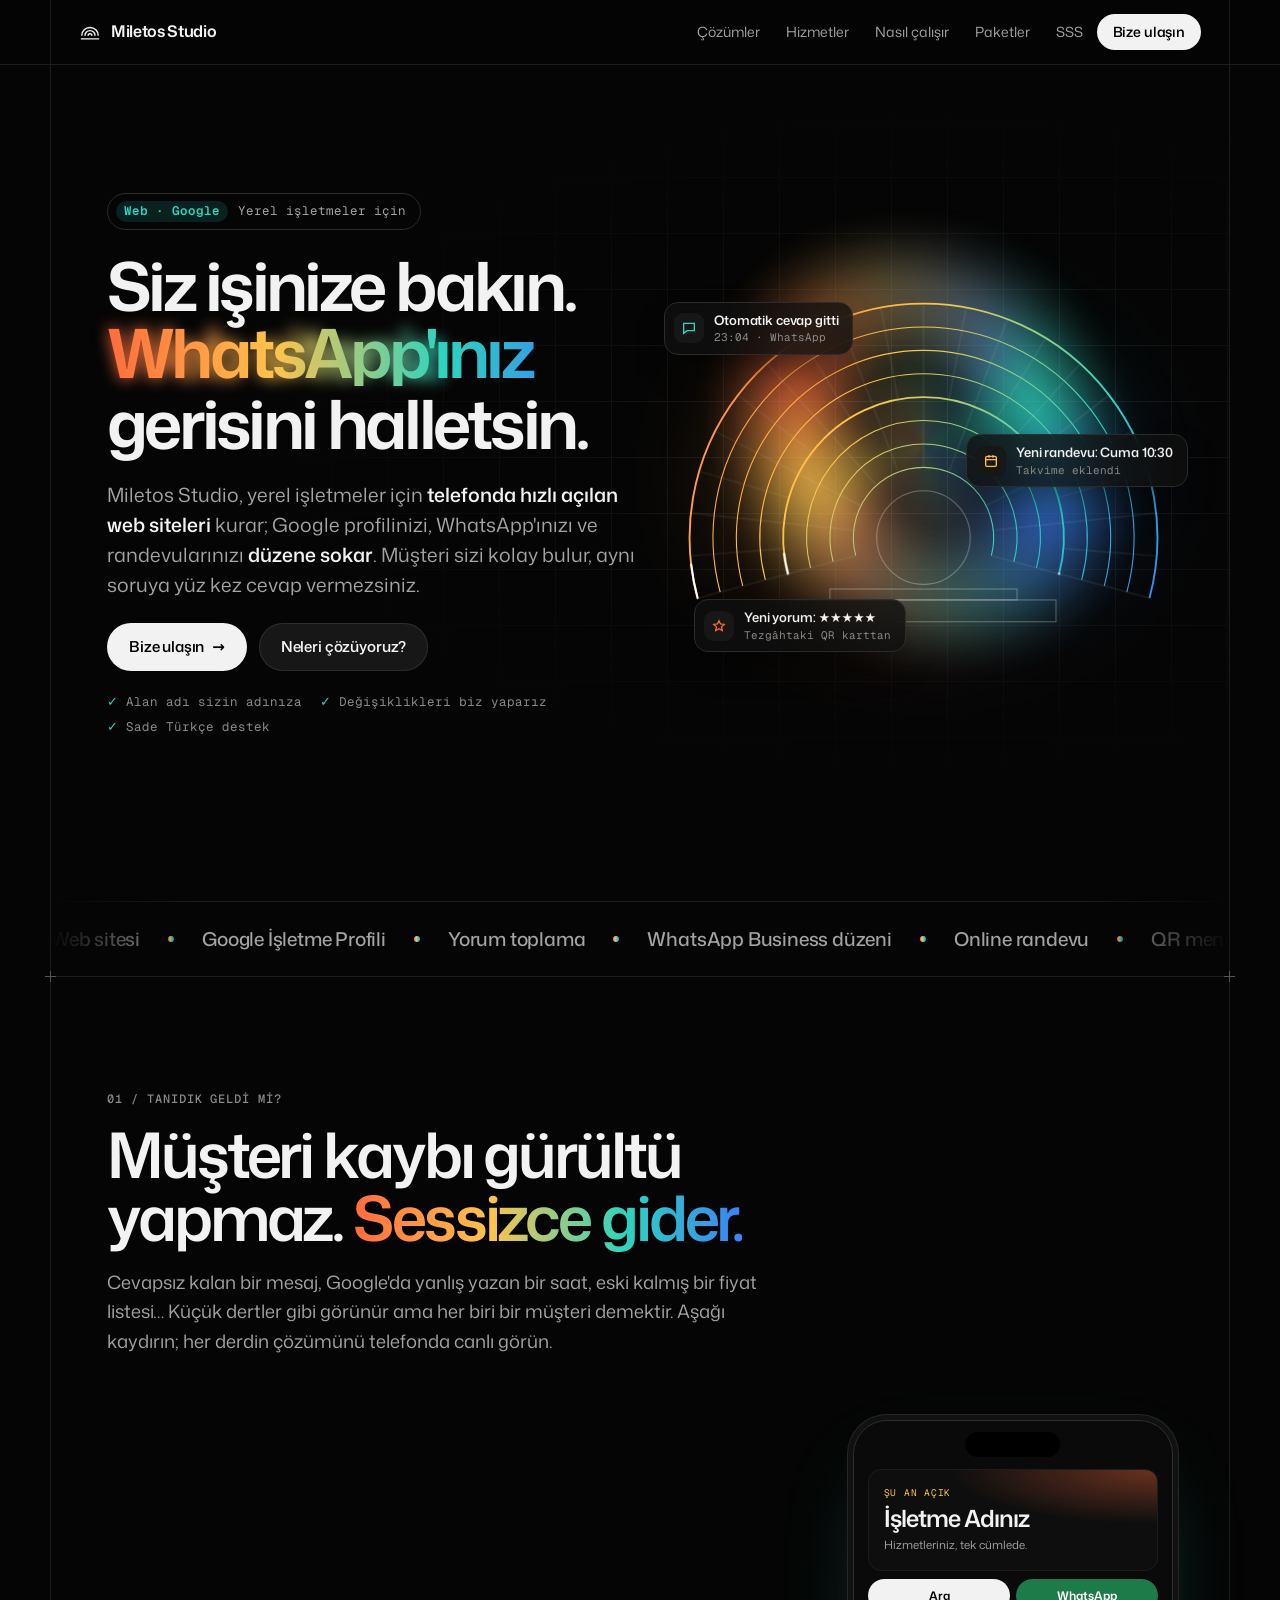
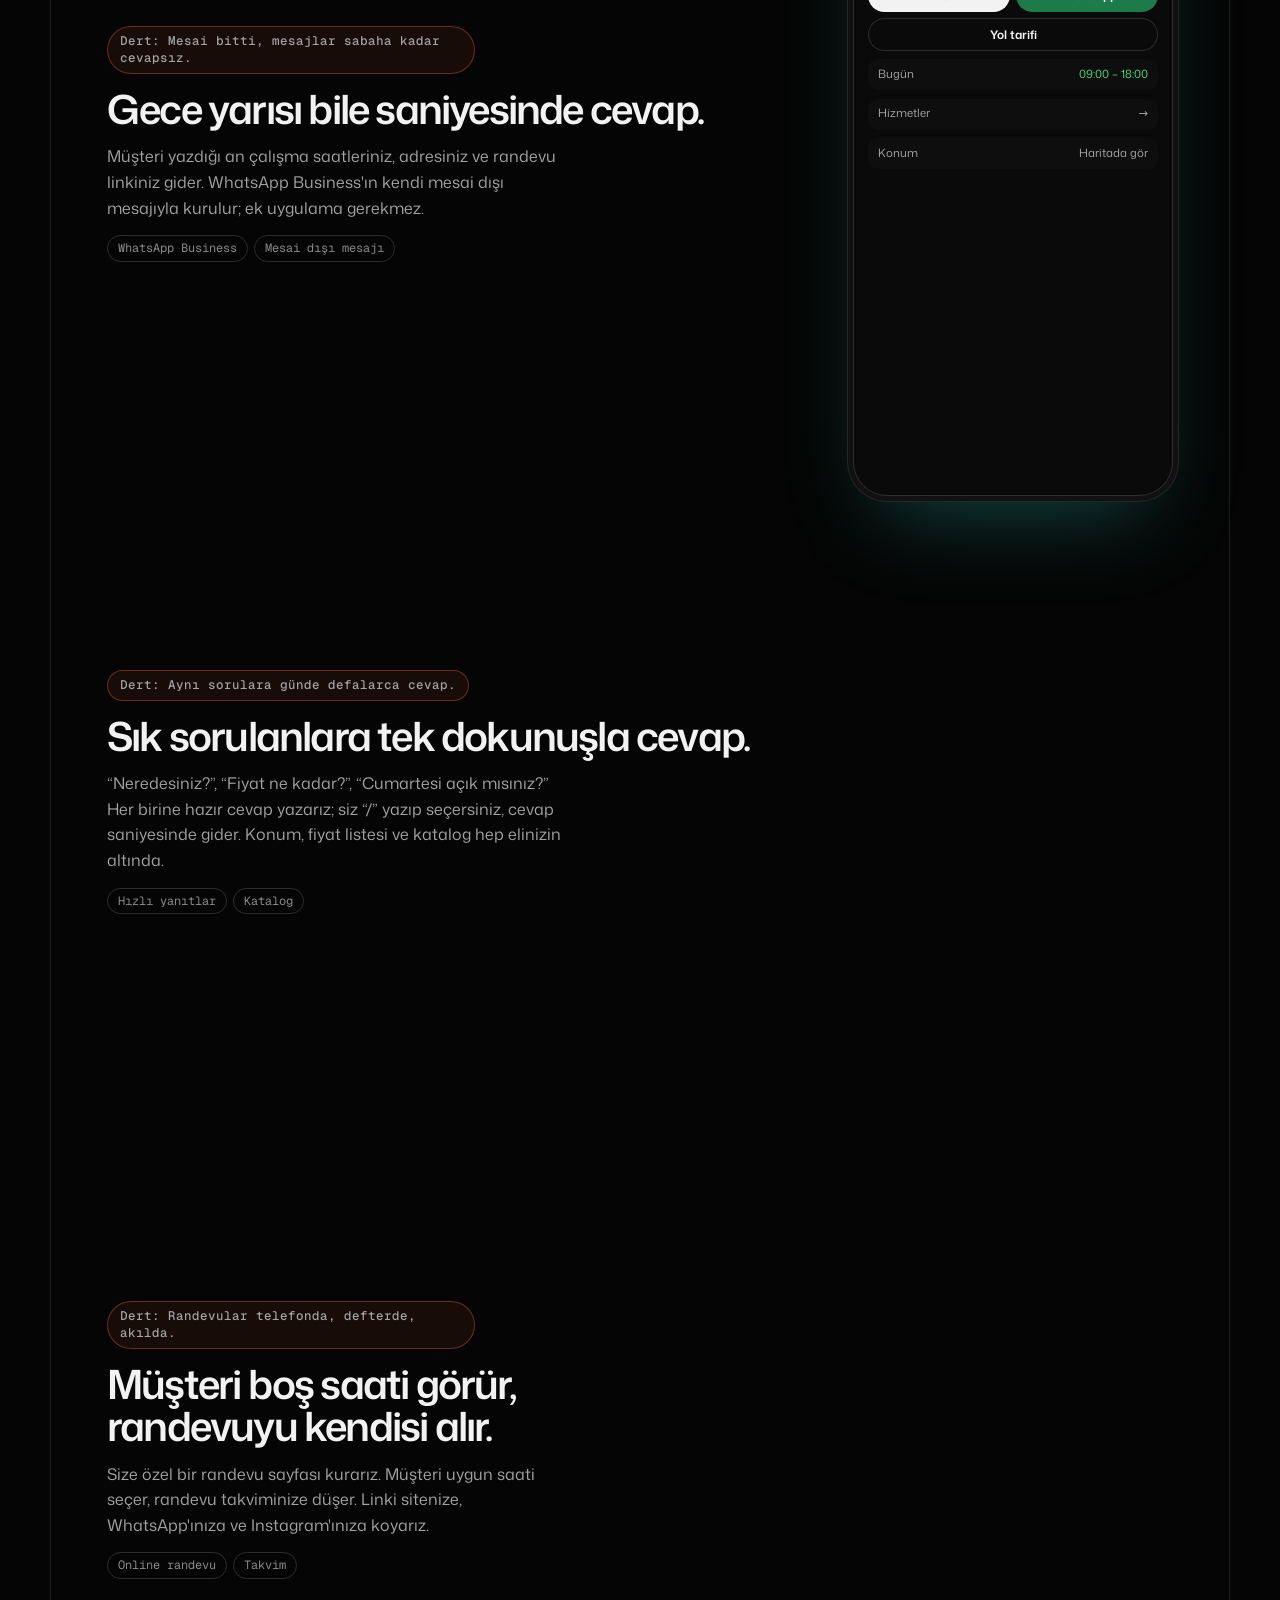
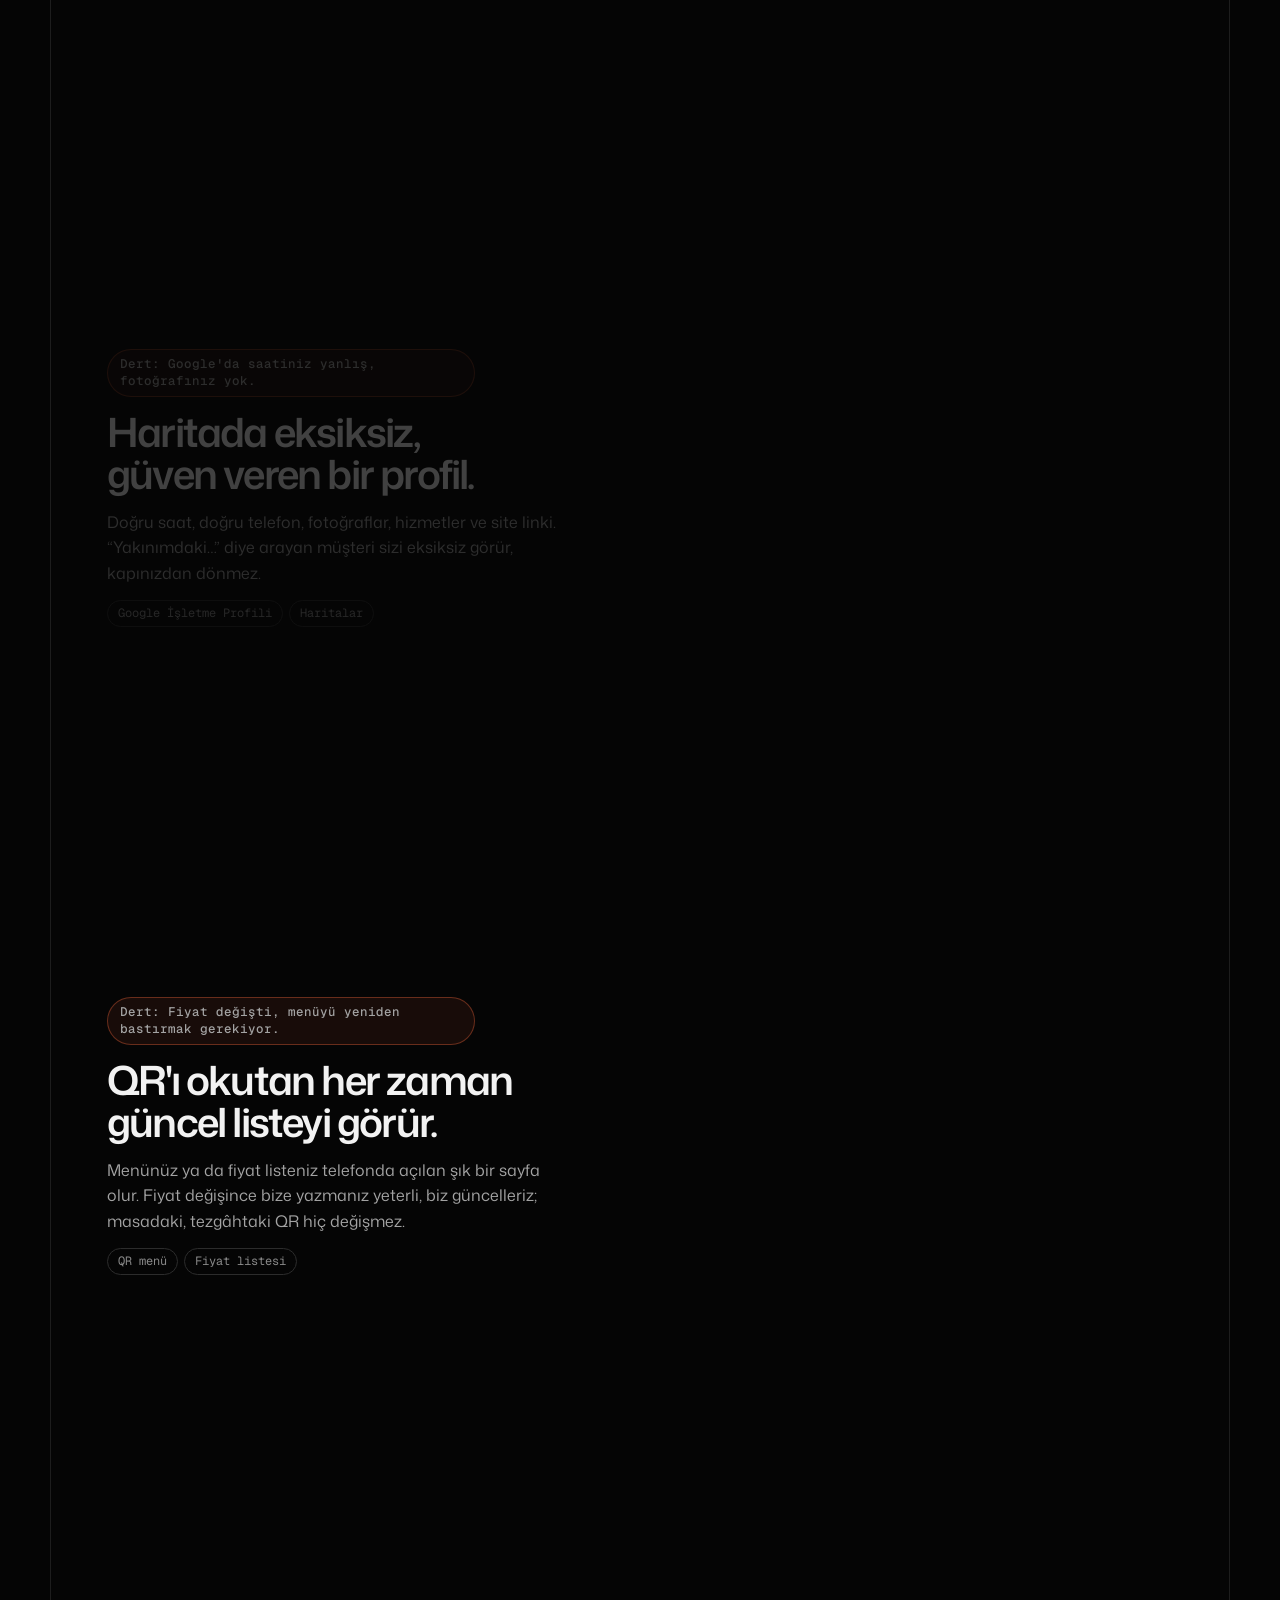
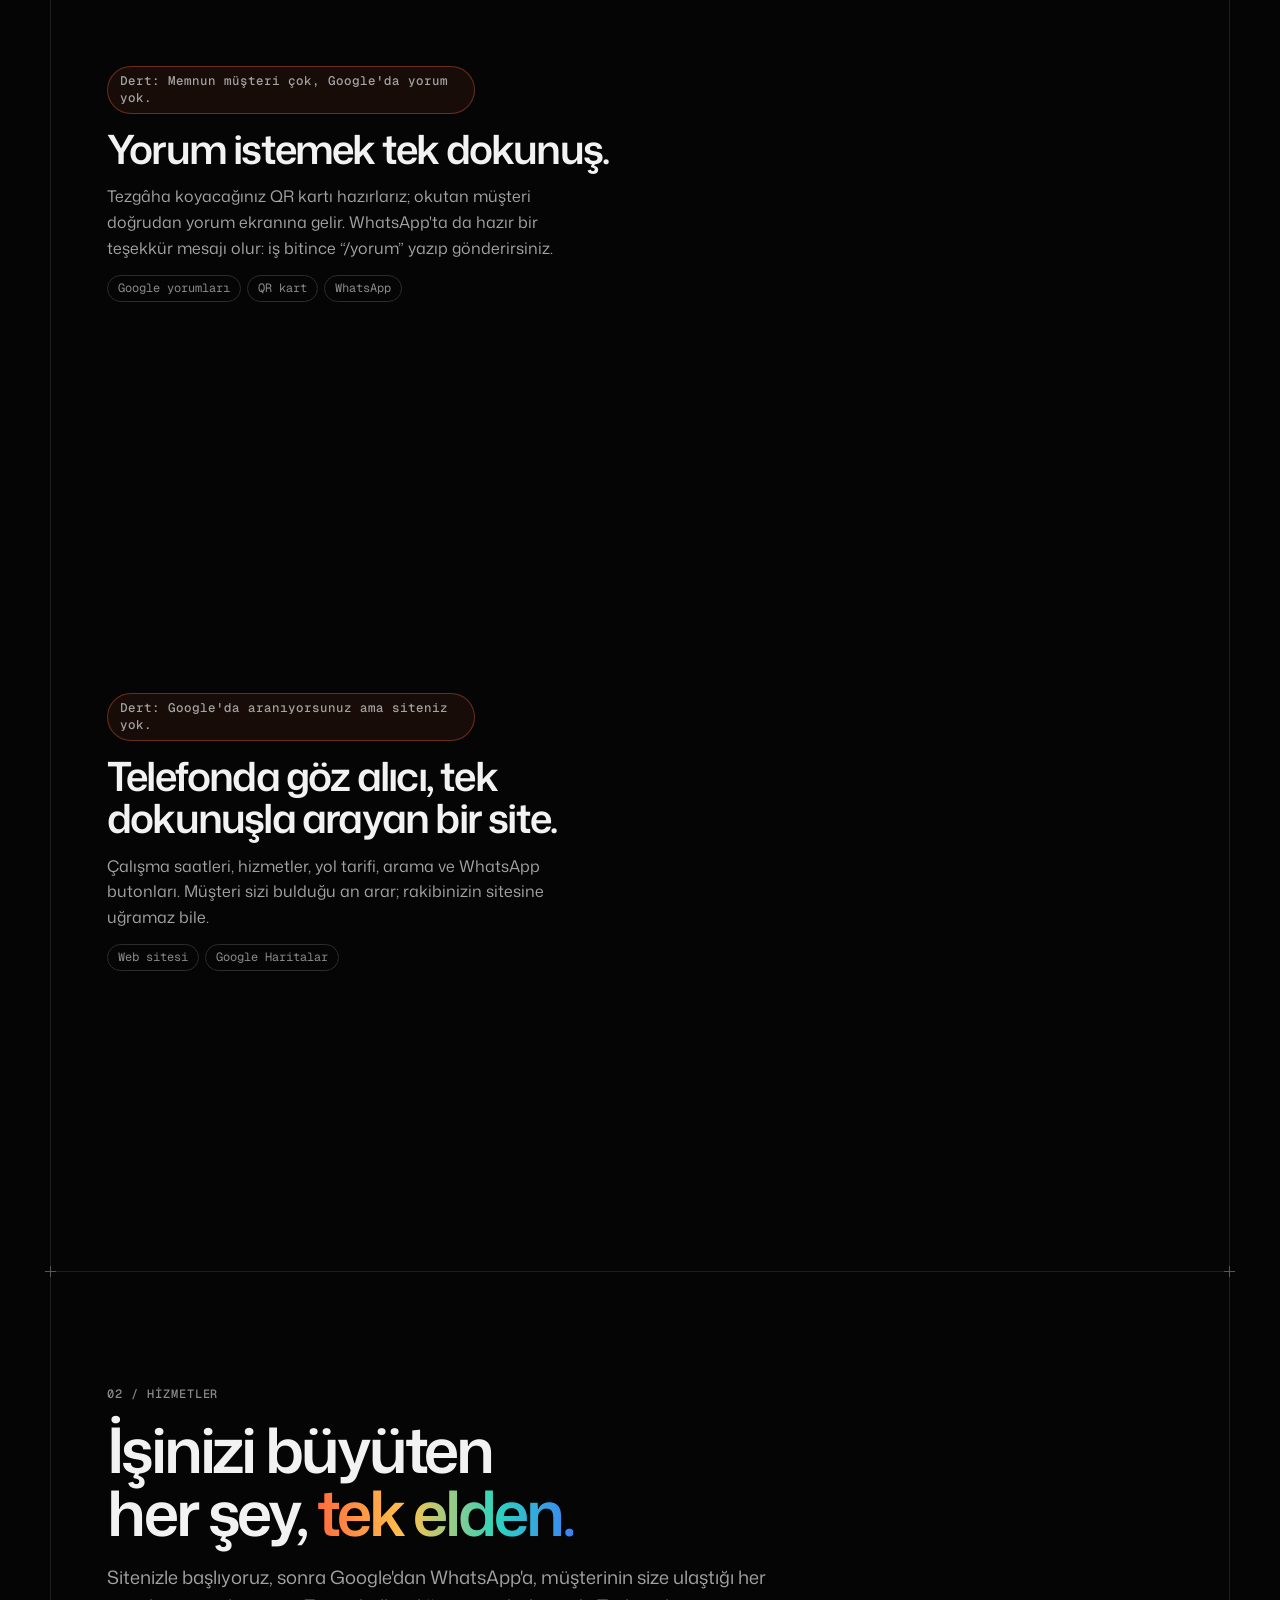
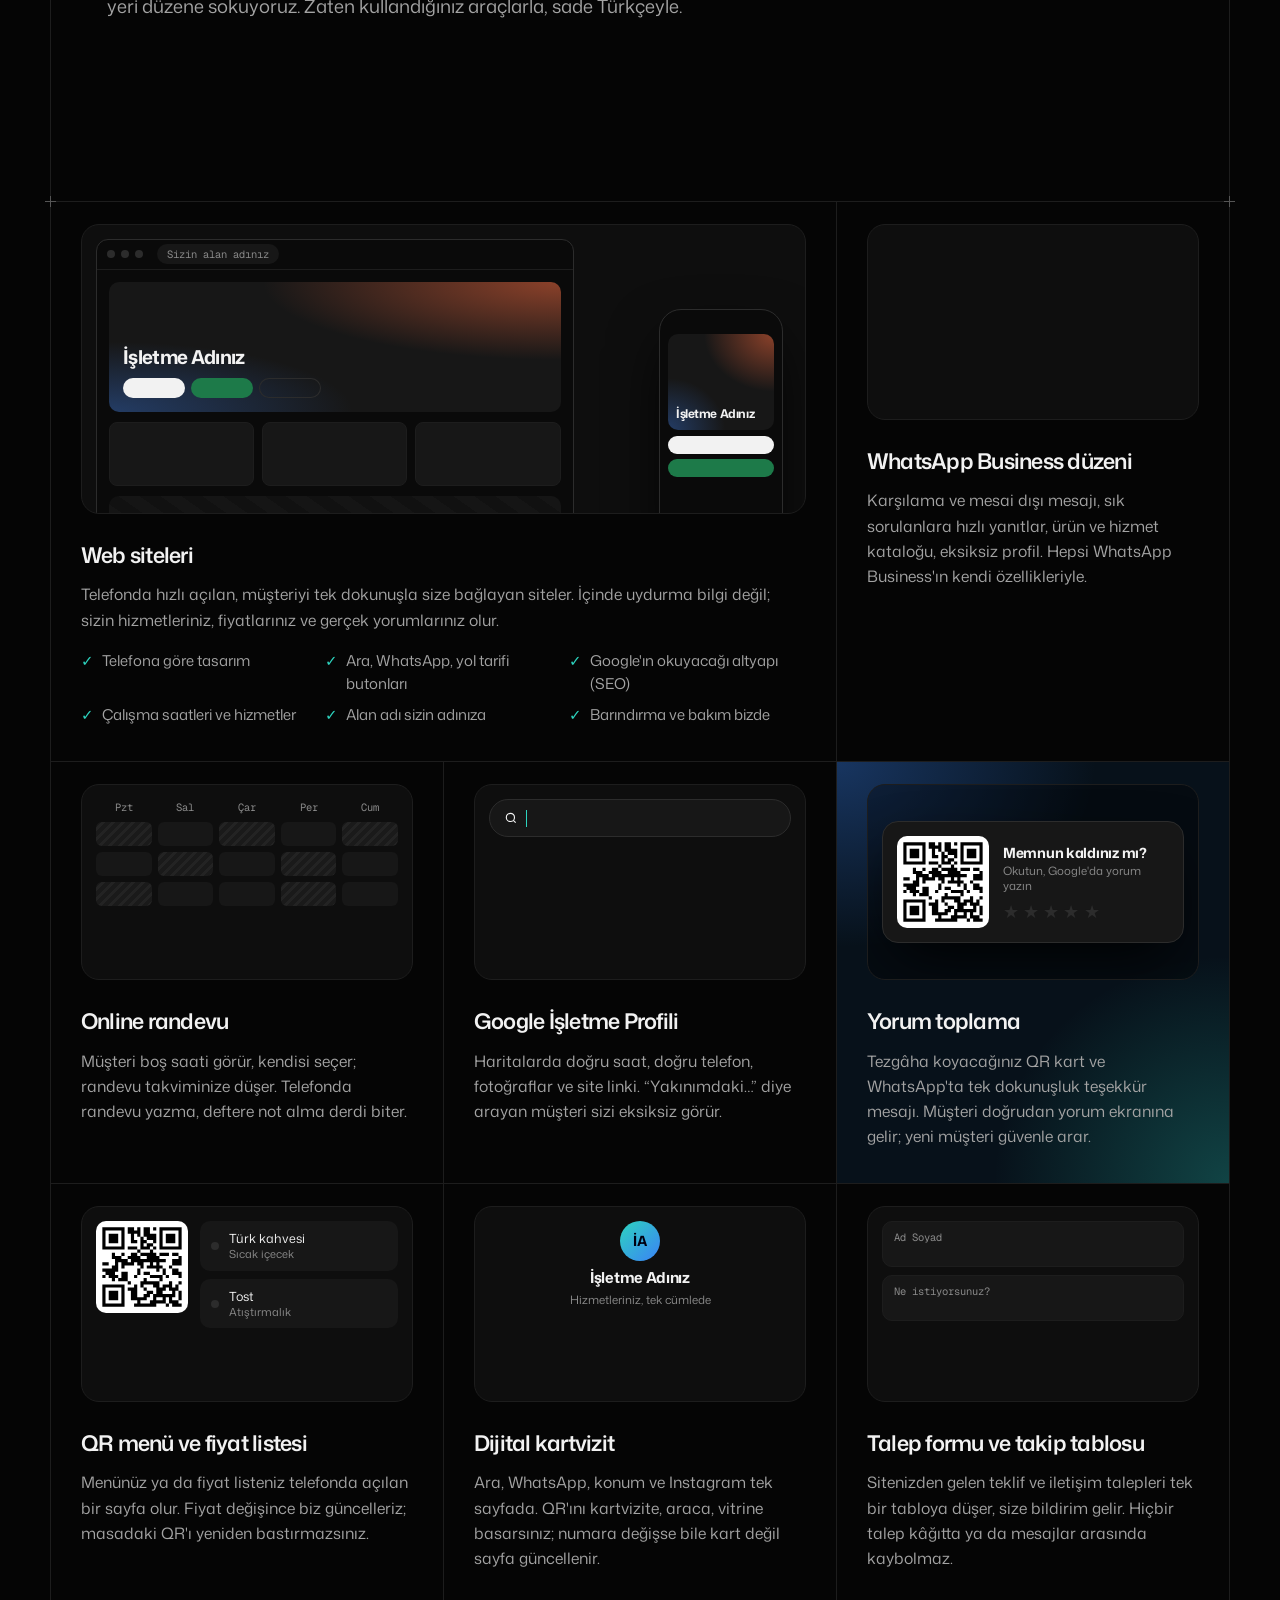
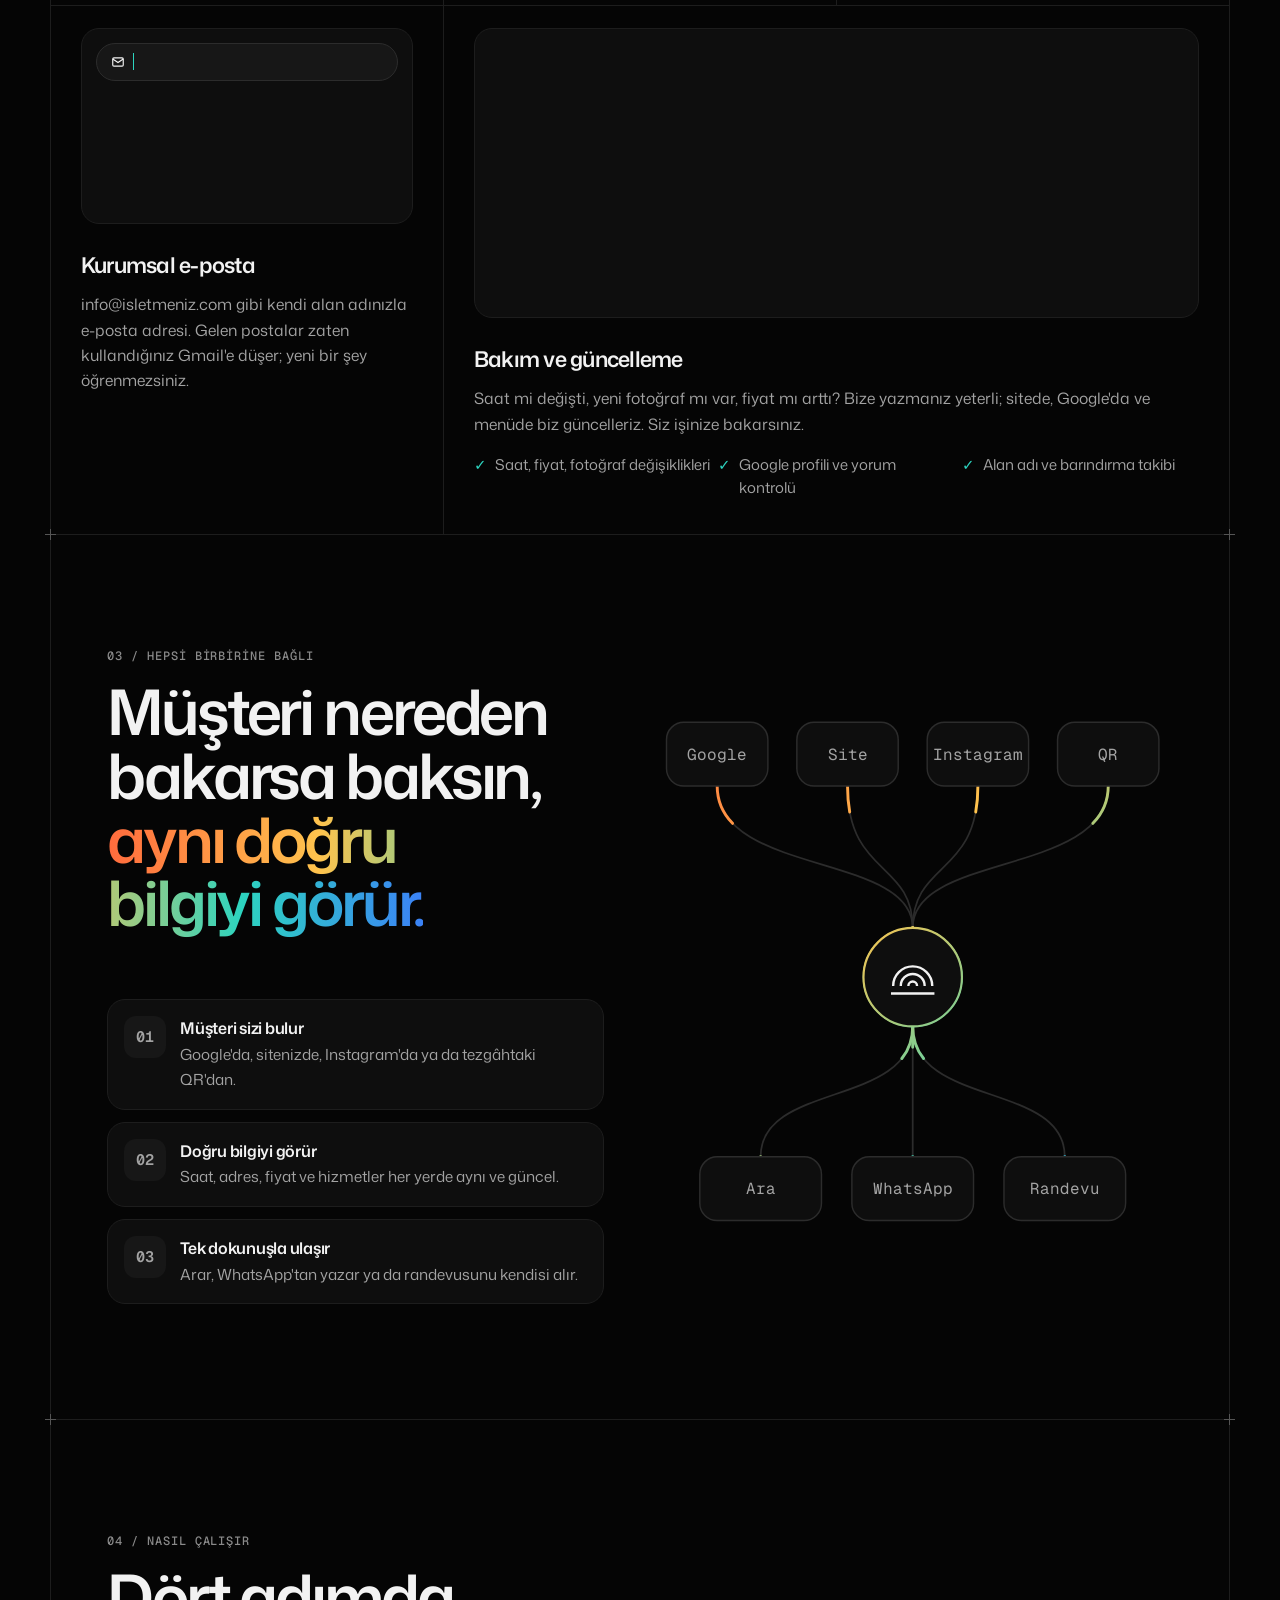
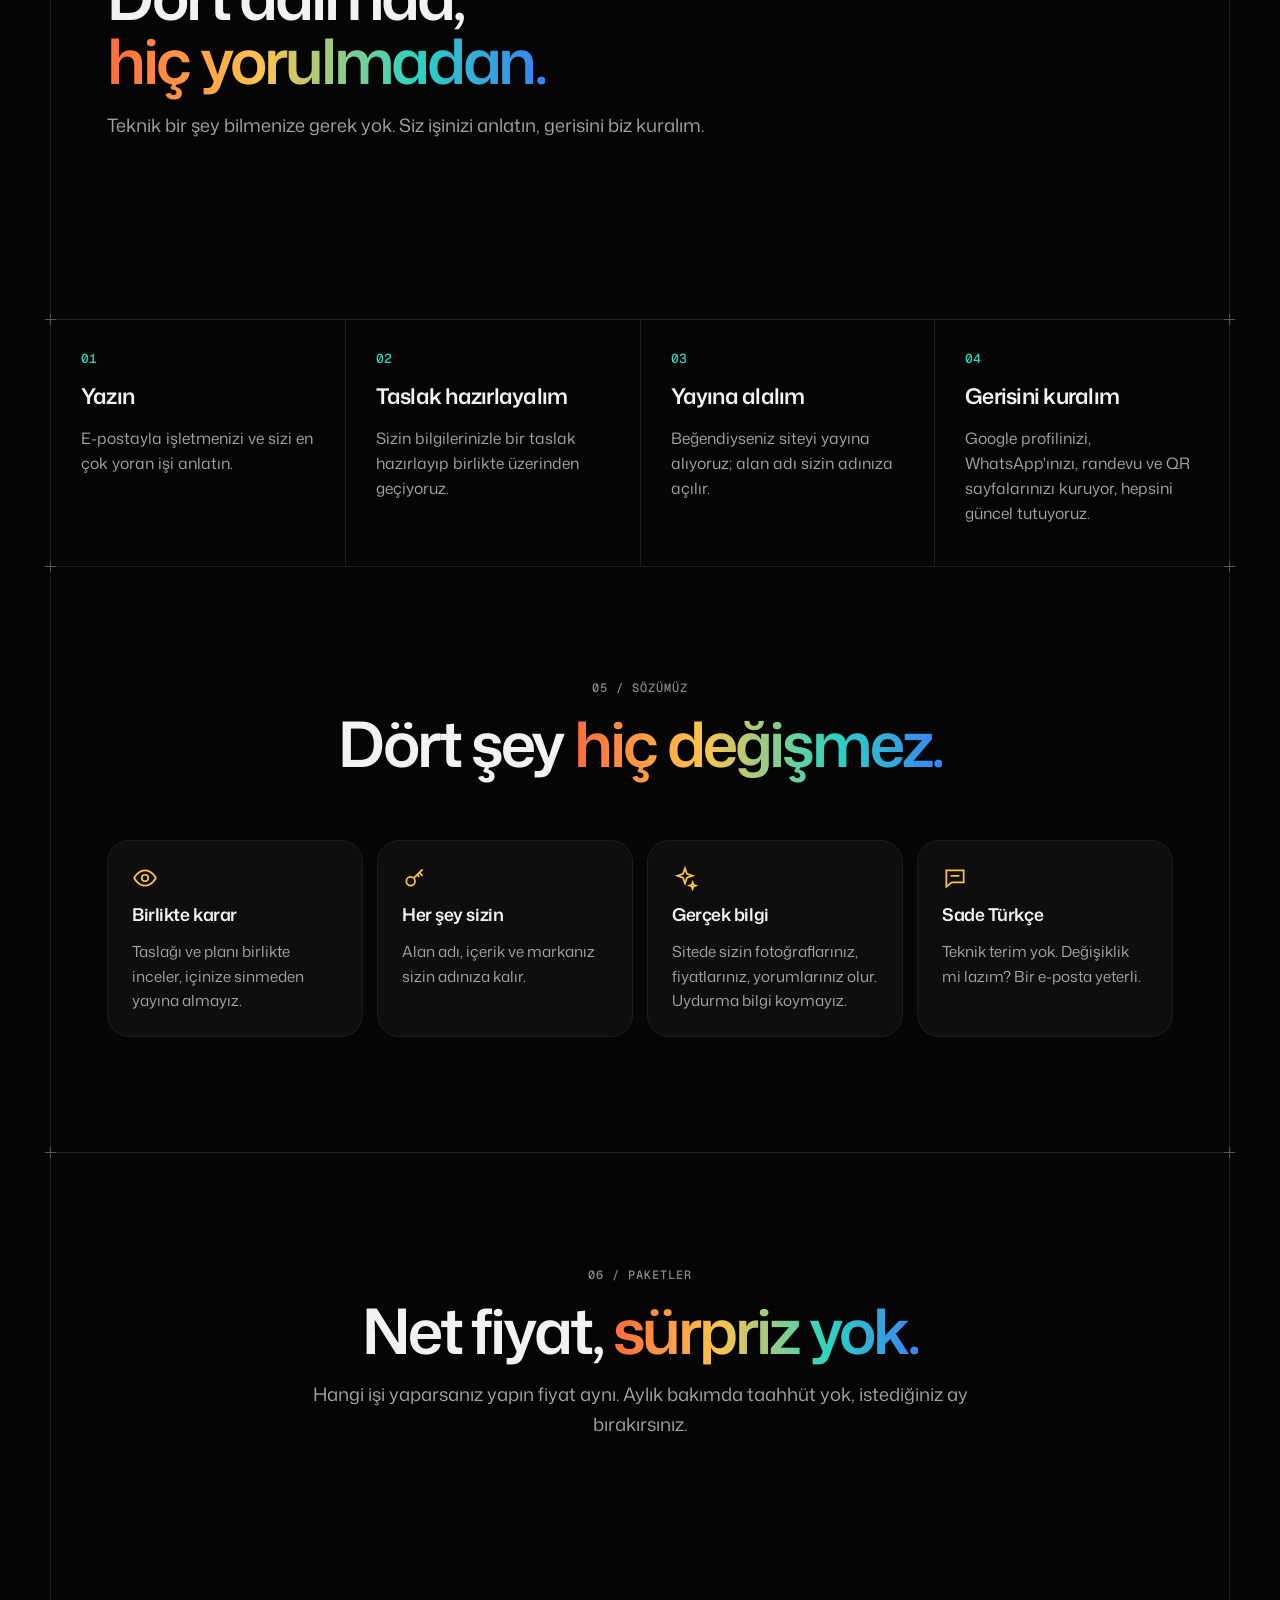
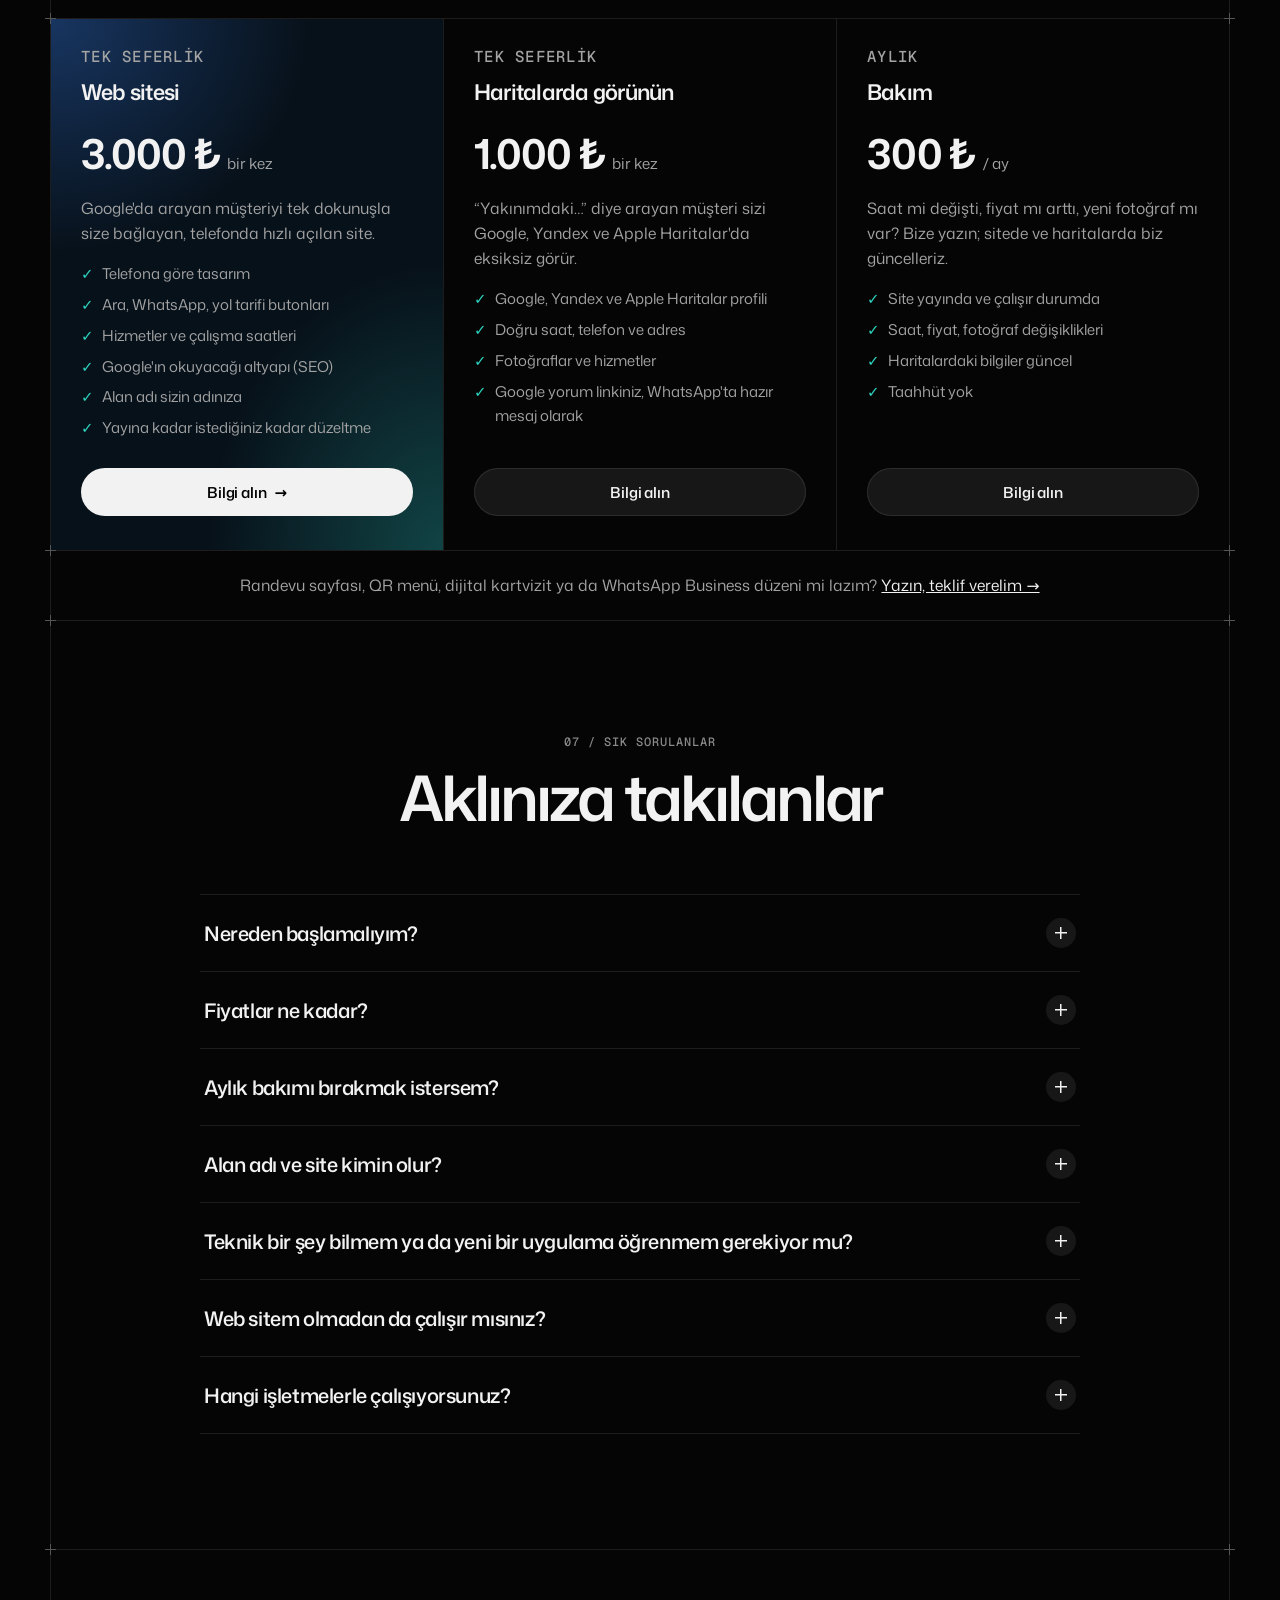
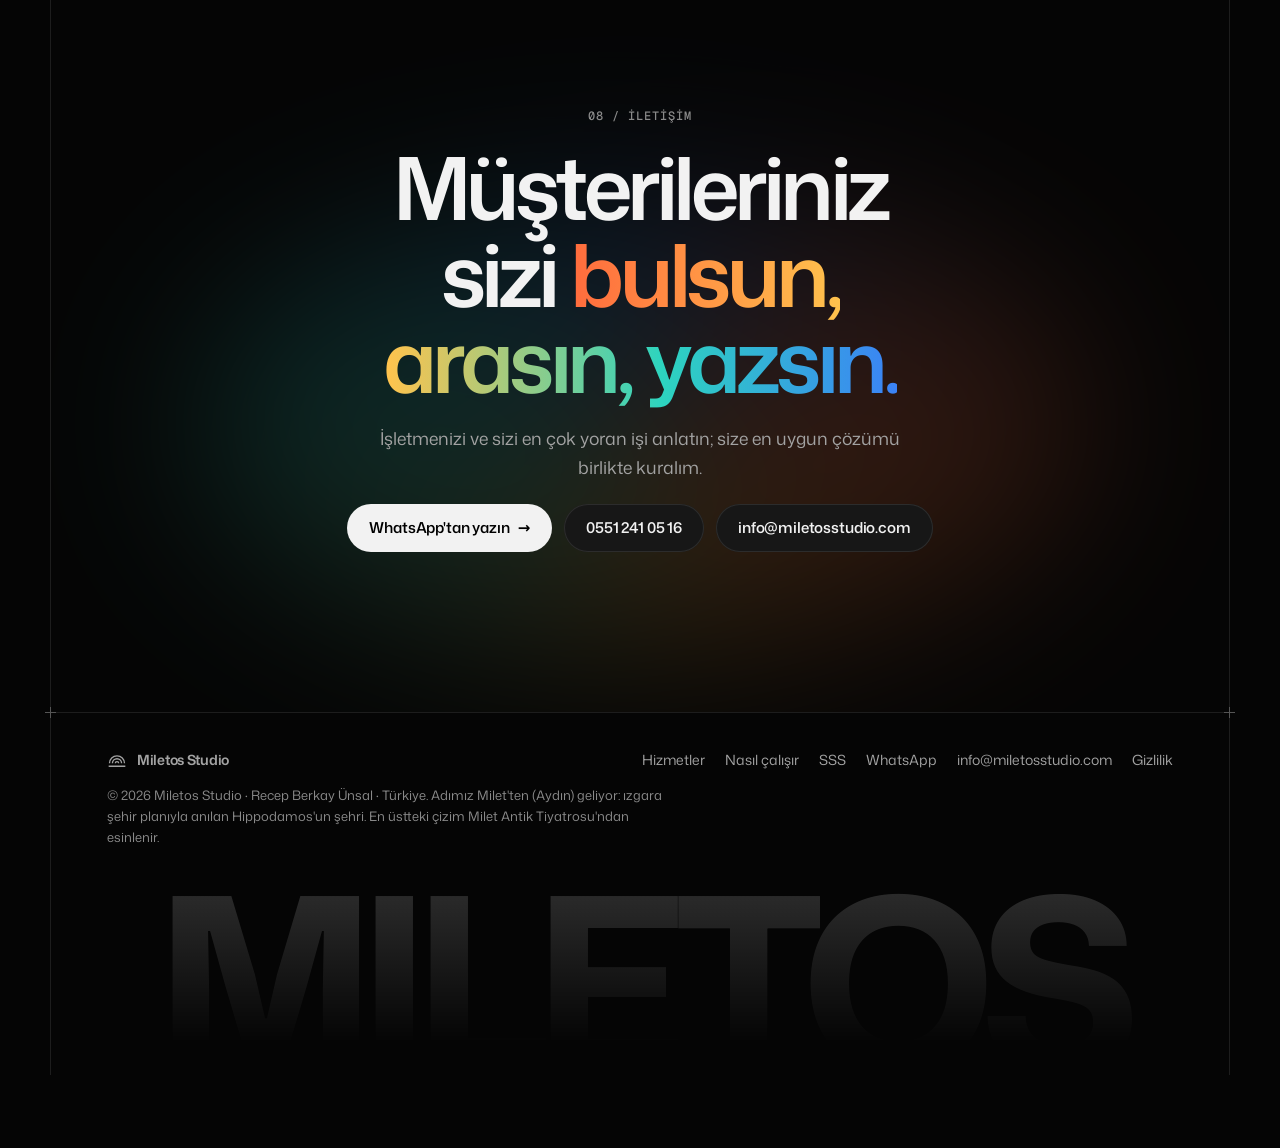
==== commit ea08f218: "Paketler bolumu: web sitesi 3.000, haritalar 1.000, bakim 300/ay Co-Authored-By: Claude Opus 5.5 <no" ====
--- a/index.html
+++ b/index.html
@@ -31,6 +31,7 @@
         <a href="#dertler">Çözümler</a>
         <a href="#hizmetler">Hizmetler</a>
         <a href="#surec">Nasıl çalışır</a>
+        <a href="#paketler">Paketler</a>
         <a href="#sss">SSS</a>
         <a class="btn btn-primary btn-sm magnetic" href="#iletisim">Bize ulaşın</a>
       </nav>
@@ -403,14 +404,50 @@
       </ul>
     </section>
 
+    <section id="paketler" class="block x">
+      <div class="head center">
+        <p class="label">06 / Paketler</p>
+        <h2 class="split">Net fiyat, <span class="grad">sürpriz yok.</span></h2>
+        <p>Hangi işi yaparsanız yapın fiyat aynı. Aylık bakımda taahhüt yok, istediğiniz ay bırakırsınız.</p>
+      </div>
+    </section>
+    <div class="bento tiers x">
+      <article class="card card-glow">
+        <p class="label">Tek seferlik</p>
+        <h3>Web sitesi</h3>
+        <p class="price"><b>3.000 ₺</b> bir kez</p>
+        <p>Google'da arayan müşteriyi tek dokunuşla size bağlayan, telefonda hızlı açılan site.</p>
+        <ul class="ticks"><li>Telefona göre tasarım</li><li>Ara, WhatsApp, yol tarifi butonları</li><li>Hizmetler ve çalışma saatleri</li><li>Google'ın okuyacağı altyapı (SEO)</li><li>Alan adı sizin adınıza</li><li>Yayına kadar istediğiniz kadar düzeltme</li></ul>
+        <a class="btn btn-primary magnetic" href="https://wa.me/905512410516?text=Merhaba%2C%20web%20sitesi%20hakk%C4%B1nda%20bilgi%20almak%20istiyorum." rel="noopener">Bilgi alın <span aria-hidden="true">→</span></a>
+      </article>
+      <article class="card">
+        <p class="label">Tek seferlik</p>
+        <h3>Haritalarda görünün</h3>
+        <p class="price"><b>1.000 ₺</b> bir kez</p>
+        <p>“Yakınımdaki…” diye arayan müşteri sizi Google, Yandex ve Apple Haritalar'da eksiksiz görür.</p>
+        <ul class="ticks"><li>Google, Yandex ve Apple Haritalar profili</li><li>Doğru saat, telefon ve adres</li><li>Fotoğraflar ve hizmetler</li><li>Google yorum linkiniz, WhatsApp'ta hazır mesaj olarak</li></ul>
+        <a class="btn btn-ghost magnetic" href="https://wa.me/905512410516?text=Merhaba%2C%20haritalarda%20g%C3%B6r%C3%BCnme%20hizmeti%20hakk%C4%B1nda%20bilgi%20almak%20istiyorum." rel="noopener">Bilgi alın</a>
+      </article>
+      <article class="card">
+        <p class="label">Aylık</p>
+        <h3>Bakım</h3>
+        <p class="price"><b>300 ₺</b> / ay</p>
+        <p>Saat mi değişti, fiyat mı arttı, yeni fotoğraf mı var? Bize yazın; sitede ve haritalarda biz güncelleriz.</p>
+        <ul class="ticks"><li>Site yayında ve çalışır durumda</li><li>Saat, fiyat, fotoğraf değişiklikleri</li><li>Haritalardaki bilgiler güncel</li><li>Taahhüt yok</li></ul>
+        <a class="btn btn-ghost magnetic" href="https://wa.me/905512410516?text=Merhaba%2C%20ayl%C4%B1k%20bak%C4%B1m%20hakk%C4%B1nda%20bilgi%20almak%20istiyorum." rel="noopener">Bilgi alın</a>
+      </article>
+    </div>
+    <p class="tier-more x">Randevu sayfası, QR menü, dijital kartvizit ya da WhatsApp Business düzeni mi lazım? <a href="https://wa.me/905512410516?text=Merhaba%2C%20i%C5%9Fletmem%20i%C3%A7in%20teklif%20almak%20istiyorum." rel="noopener">Yazın, teklif verelim →</a></p>
+
     <section id="sss" class="block x">
       <div class="head center">
-        <p class="label">06 / Sık sorulanlar</p>
+        <p class="label">07 / Sık sorulanlar</p>
         <h2 class="split">Aklınıza takılanlar</h2>
       </div>
       <div class="faq">
         <details><summary>Nereden başlamalıyım?</summary><p>Çoğu işletme için ilk adım Google profili ve sade bir site. Bize işletmenizi ve sizi en çok yoran işi yazın; gerisini ihtiyacınıza göre birlikte belirleyelim.</p></details>
-        <details><summary>Fiyatlar ne kadar?</summary><p>İşletmenin ihtiyacına göre değişiyor. Önce neye ihtiyacınız olduğunu konuşuyor, kapsamı netleştirip size özel teklif veriyoruz.</p></details>
+        <details><summary>Fiyatlar ne kadar?</summary><p>Web sitesi bir kez 3.000 ₺, haritalarda profil kurulumu bir kez 1.000 ₺, aylık bakım 300 ₺. Diğer işler için ihtiyacınızı konuşup teklif veriyoruz. Ayrıntılar <a href="#paketler">Paketler</a> bölümünde.</p></details>
+        <details><summary>Aylık bakımı bırakmak istersem?</summary><p>Taahhüt yok. Bırakmak istediğiniz ay haber vermeniz yeterli; alan adınız ve siteniz sizde kalır.</p></details>
         <details><summary>Alan adı ve site kimin olur?</summary><p>Alan adı, içerik ve marka sizin adınıza olur.</p></details>
         <details><summary>Teknik bir şey bilmem ya da yeni bir uygulama öğrenmem gerekiyor mu?</summary><p>Hayır. Zaten kullandığınız WhatsApp, Google ve telefonunuz üzerinden kuruyoruz. Değişmesini istediğiniz bir yer olursa bize yazmanız yeterli.</p></details>
         <details><summary>Web sitem olmadan da çalışır mısınız?</summary><p>Evet. Google profili, WhatsApp Business düzeni, QR menü ya da randevu sayfası tek başına kurulabilir; işinizi en çok hangisi rahatlatacaksa oradan başlarız.</p></details>
@@ -420,7 +457,7 @@
 
     <section id="iletisim" class="block x contact">
       <div class="contact-bg" aria-hidden="true"></div>
-      <p class="label">07 / İletişim</p>
+      <p class="label">08 / İletişim</p>
       <h2 class="split">Müşterileriniz sizi <span class="grad">bulsun, arasın, yazsın.</span></h2>
       <p>İşletmenizi ve sizi en çok yoran işi anlatın; size en uygun çözümü birlikte kuralım.</p>
       <div class="cta">
--- a/assets/site.css
+++ b/assets/site.css
@@ -358,3 +358,13 @@
   .step { opacity: 1; }
 }
 
+
+/* Paketler */
+@media (min-width: 760px) { .tiers { grid-template-columns: repeat(3, 1fr); } }
+.tiers .card { padding-top: 30px; }
+.tiers .price { color: var(--muted); font-size: .95rem; }
+.tiers .price b { margin-right: 4px; color: var(--fg); font-size: clamp(2rem, 4vw, 2.6rem); font-weight: 650; letter-spacing: -.04em; }
+.tiers .btn { margin-top: auto; }
+.tiers .ticks { margin-bottom: 18px; }
+.tier-more { margin: 0; padding: 22px clamp(20px, 3vw, 30px); text-align: center; color: var(--muted); font-size: .98rem; }
+.tier-more a { color: var(--fg); white-space: nowrap; }
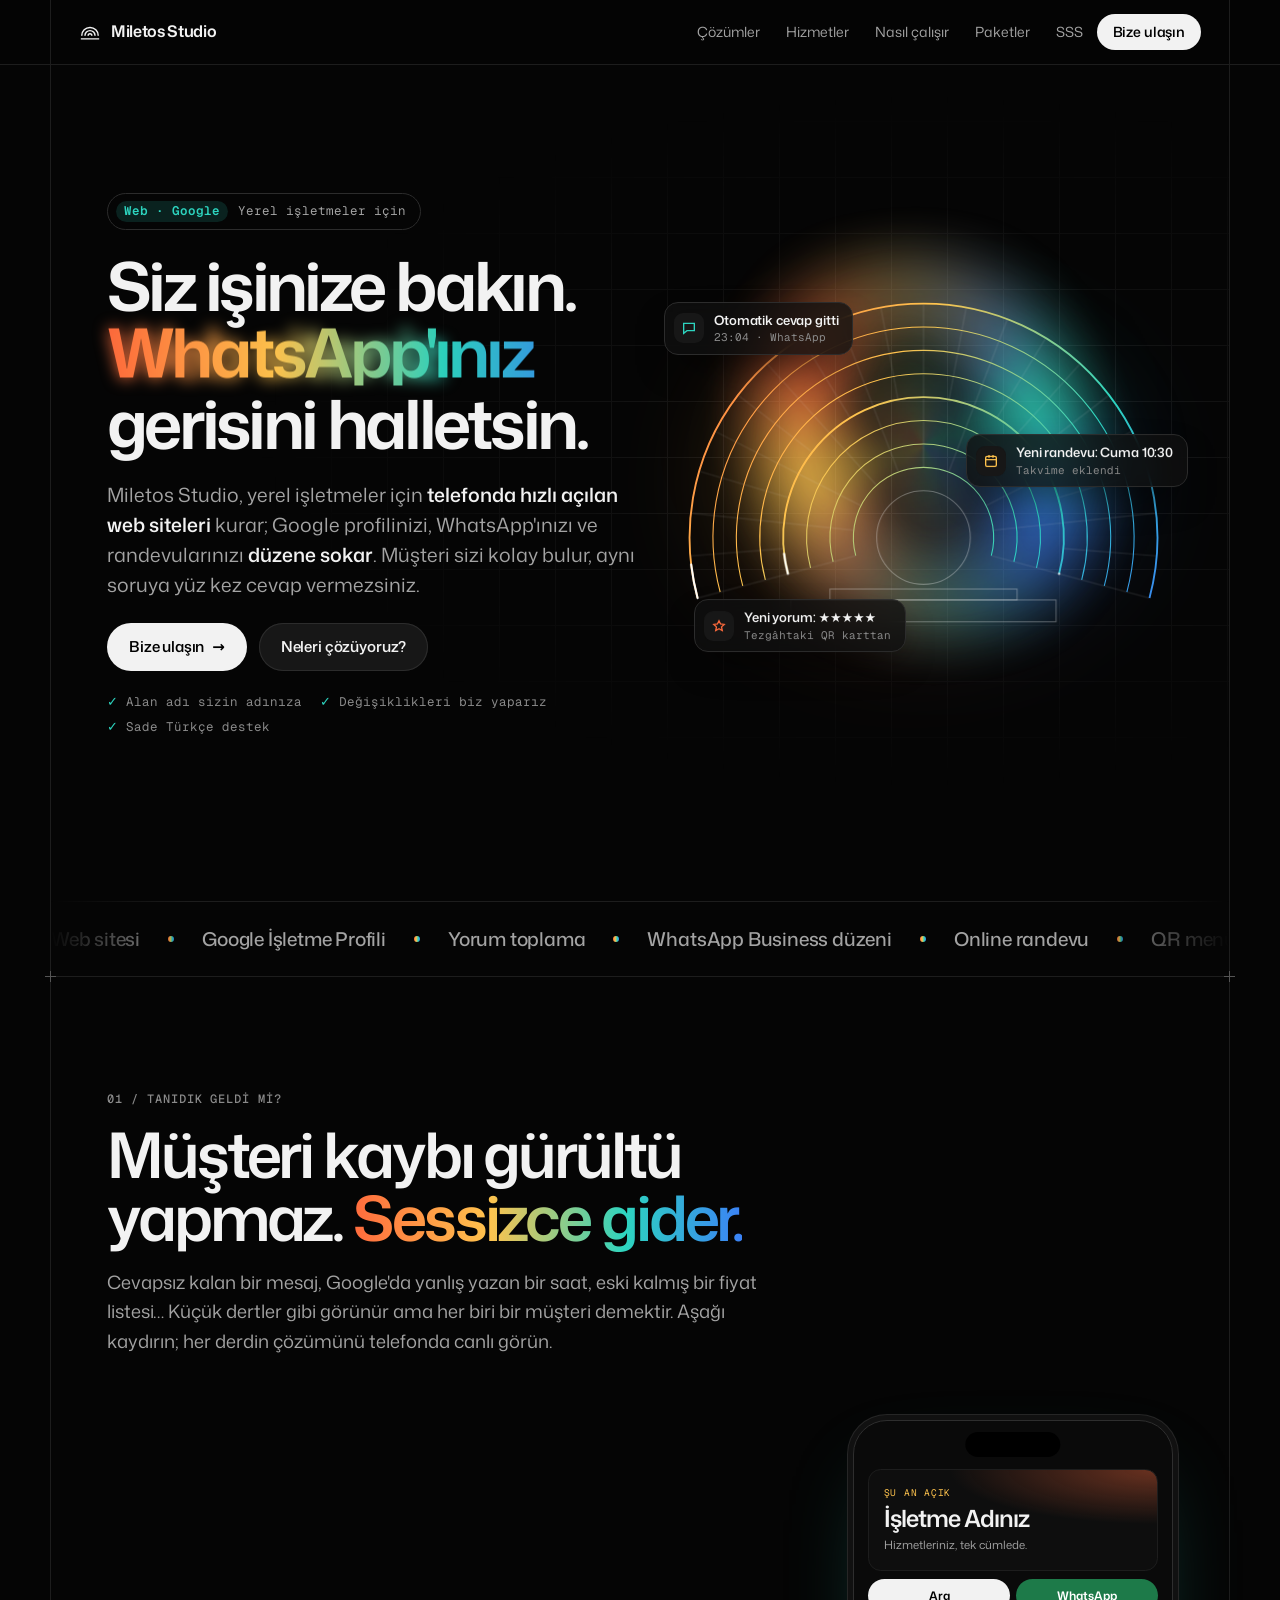
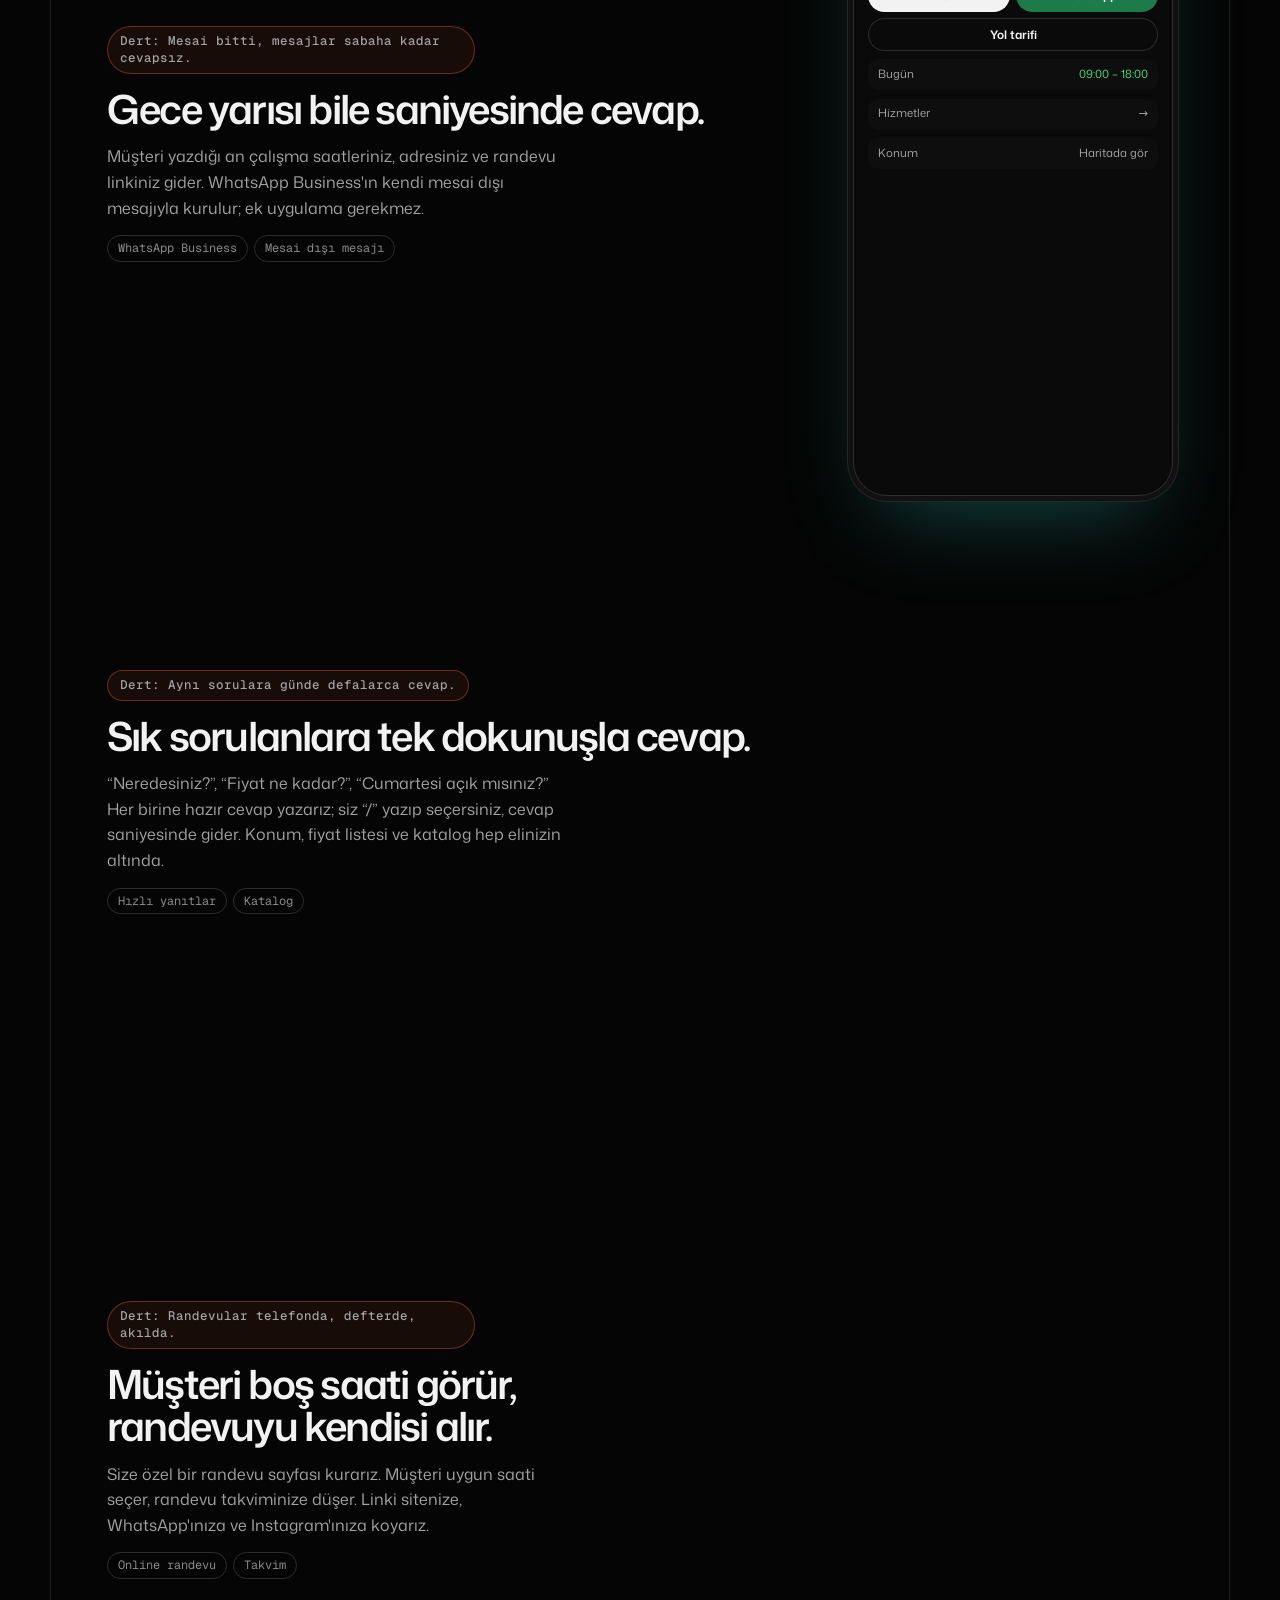
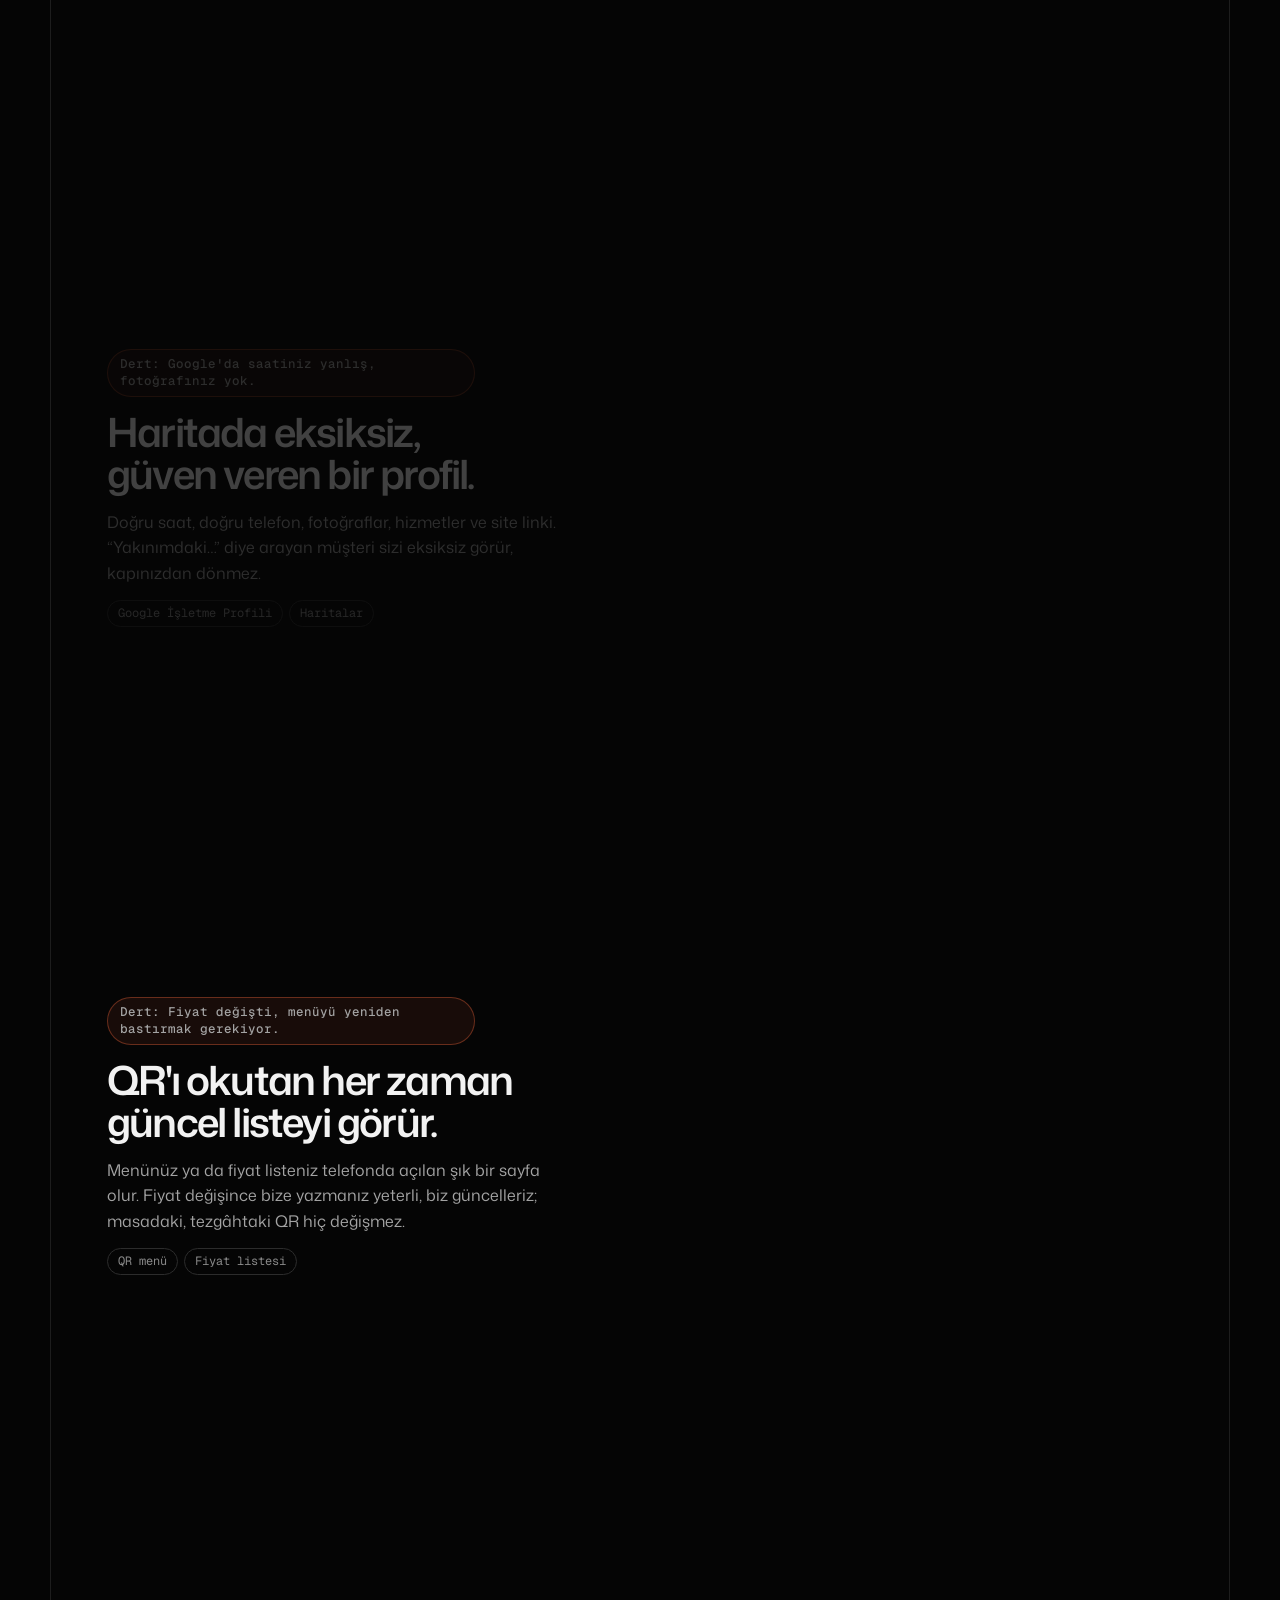
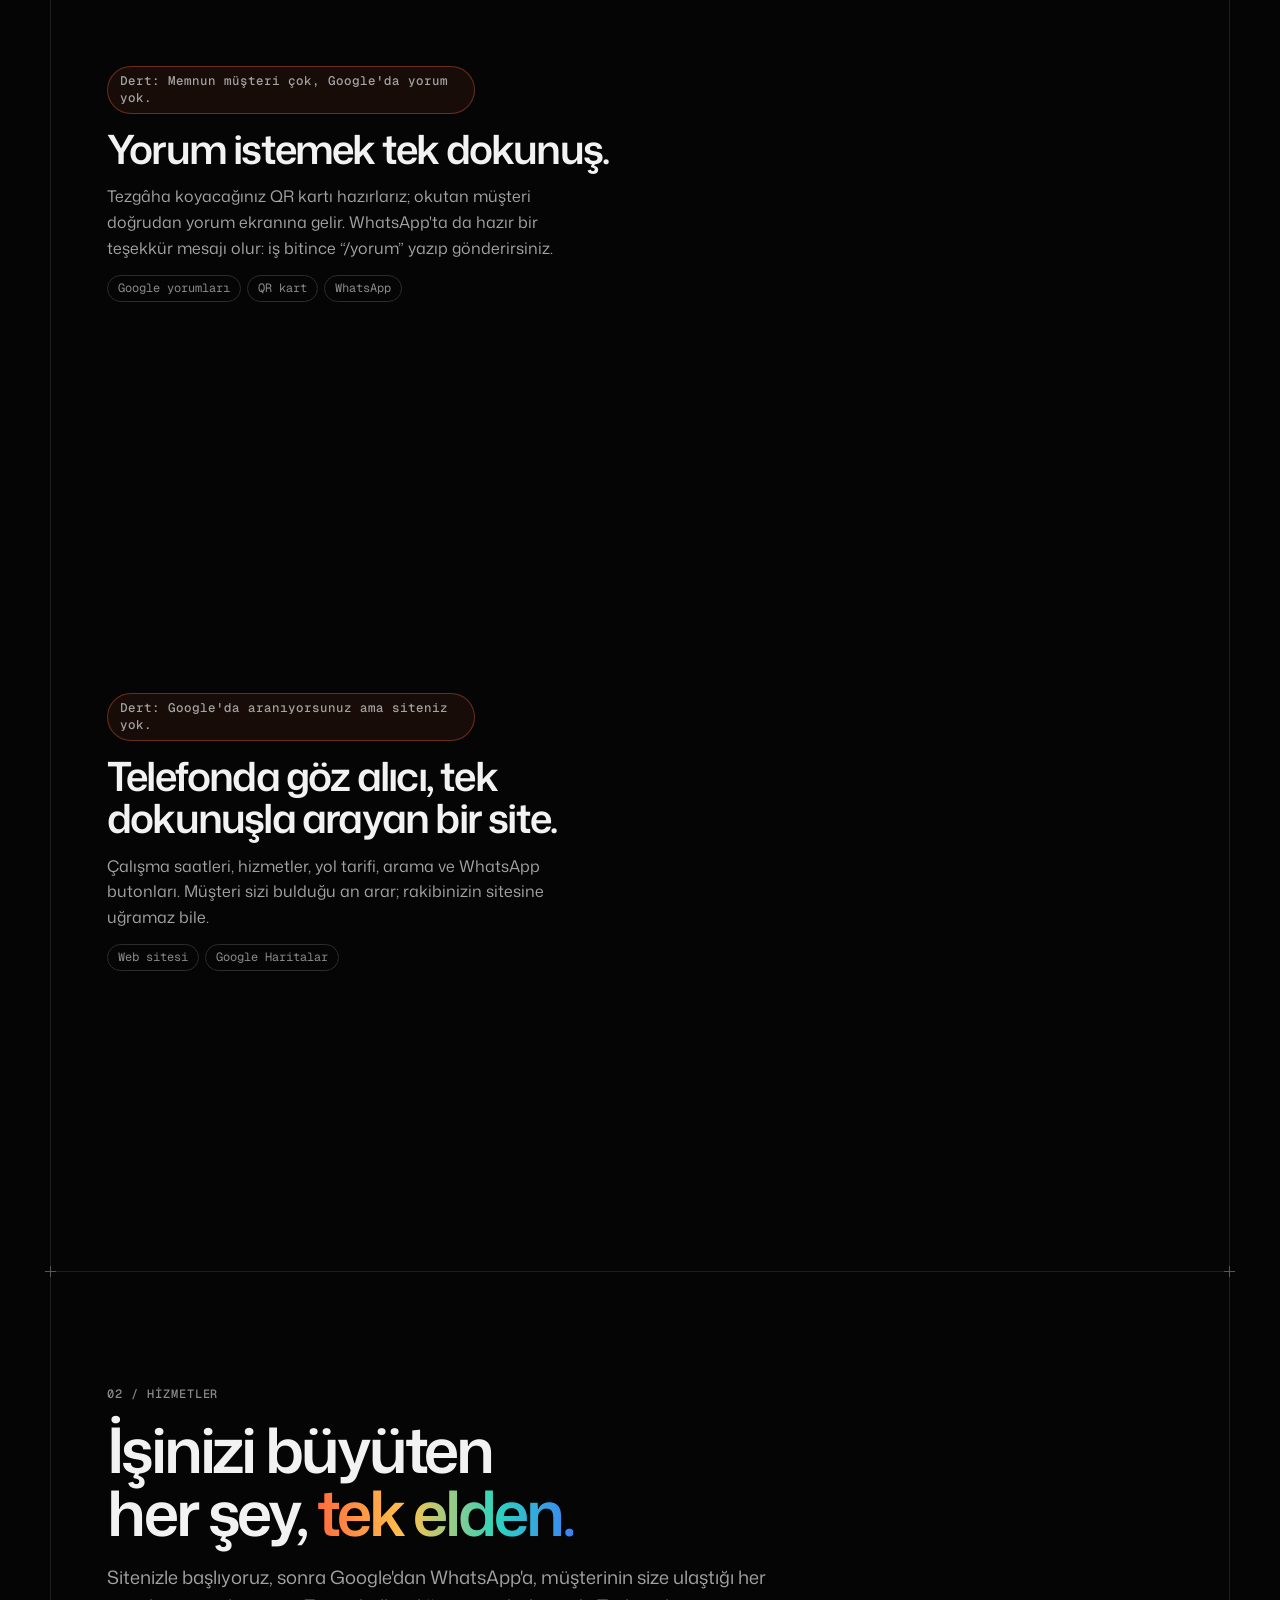
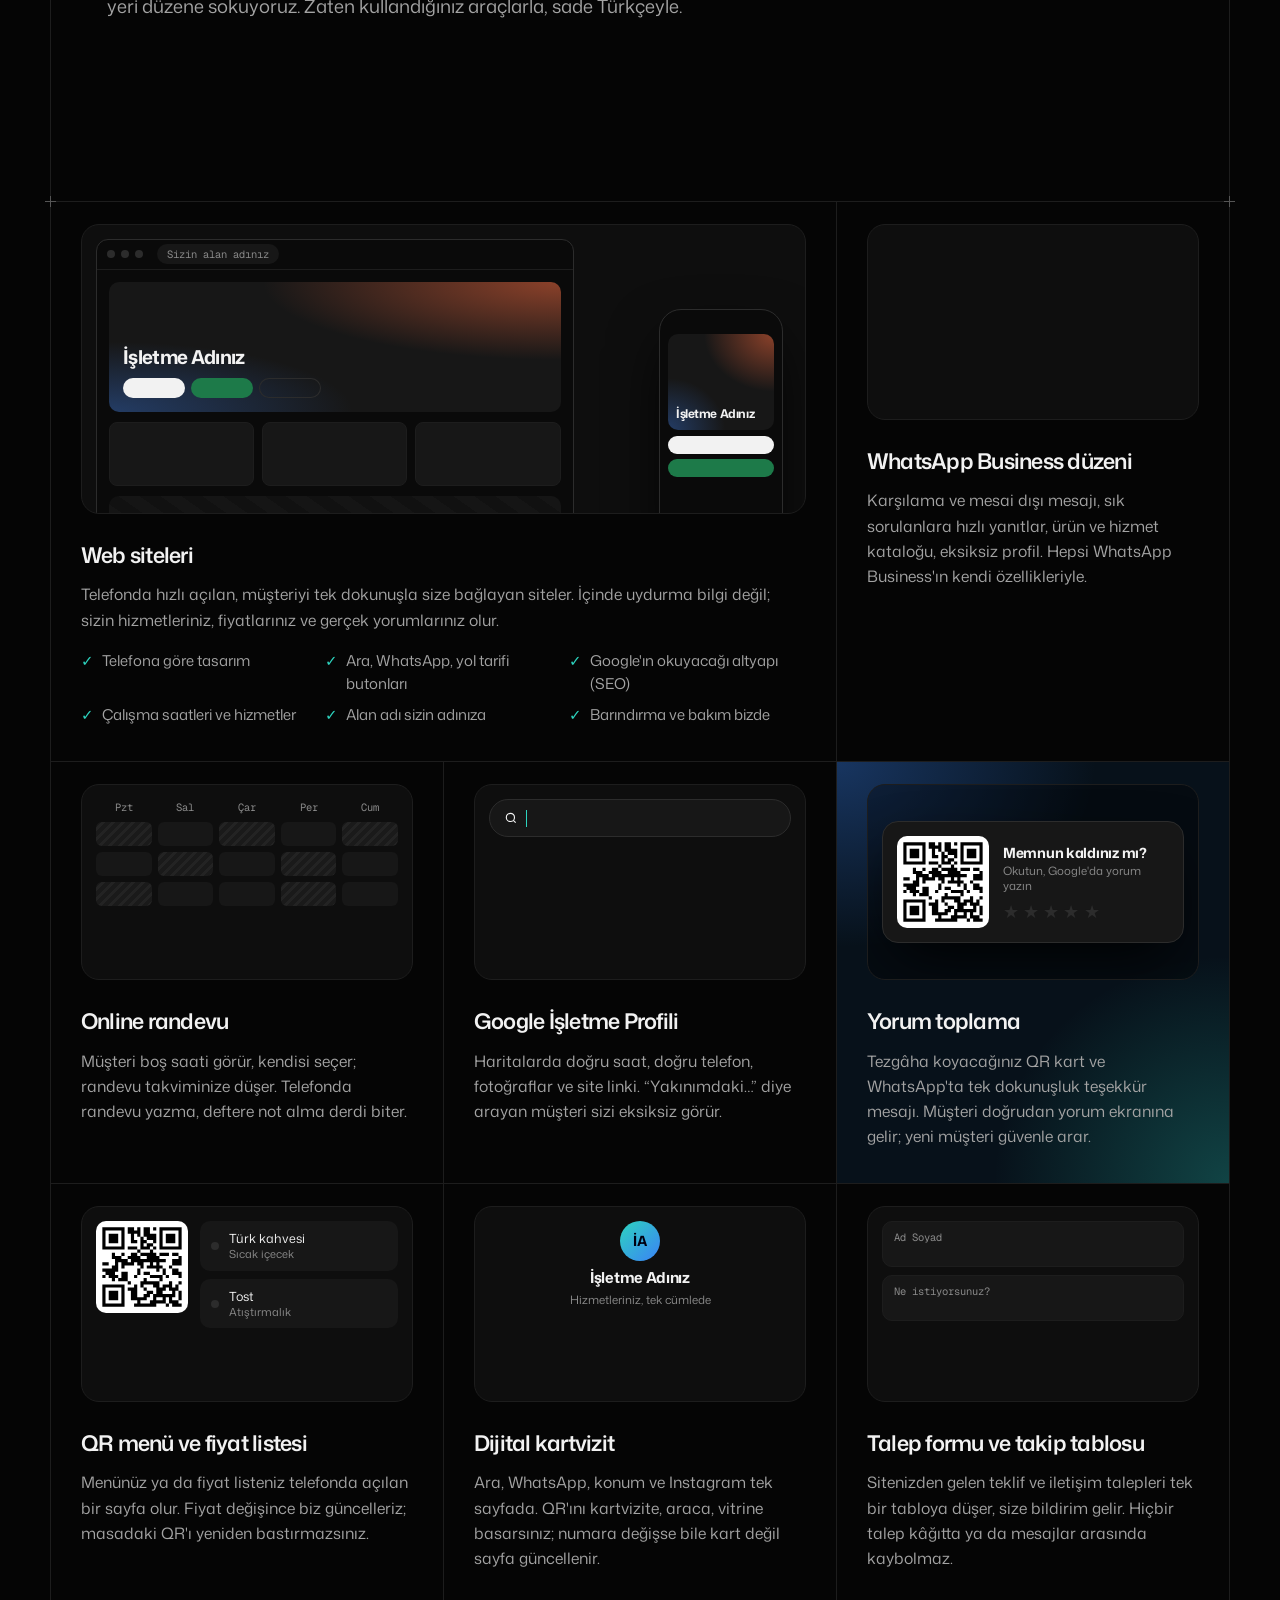
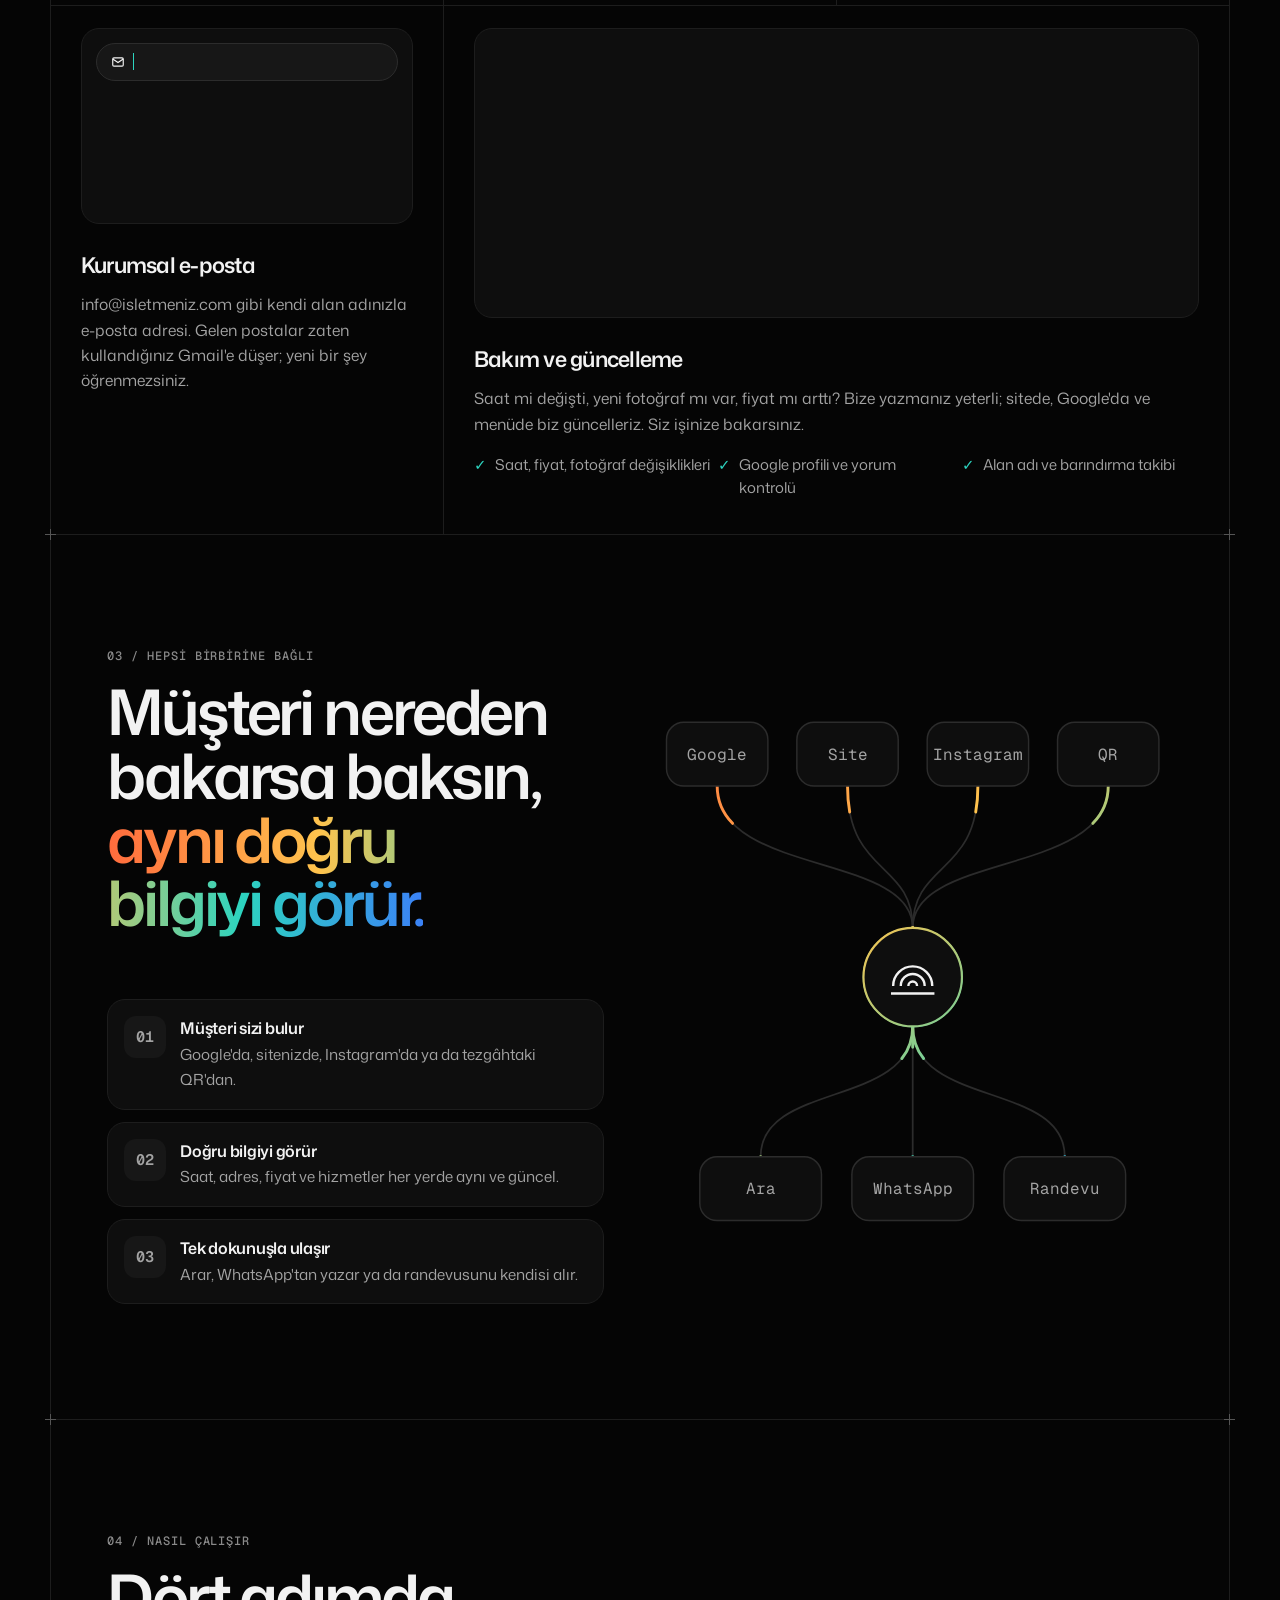
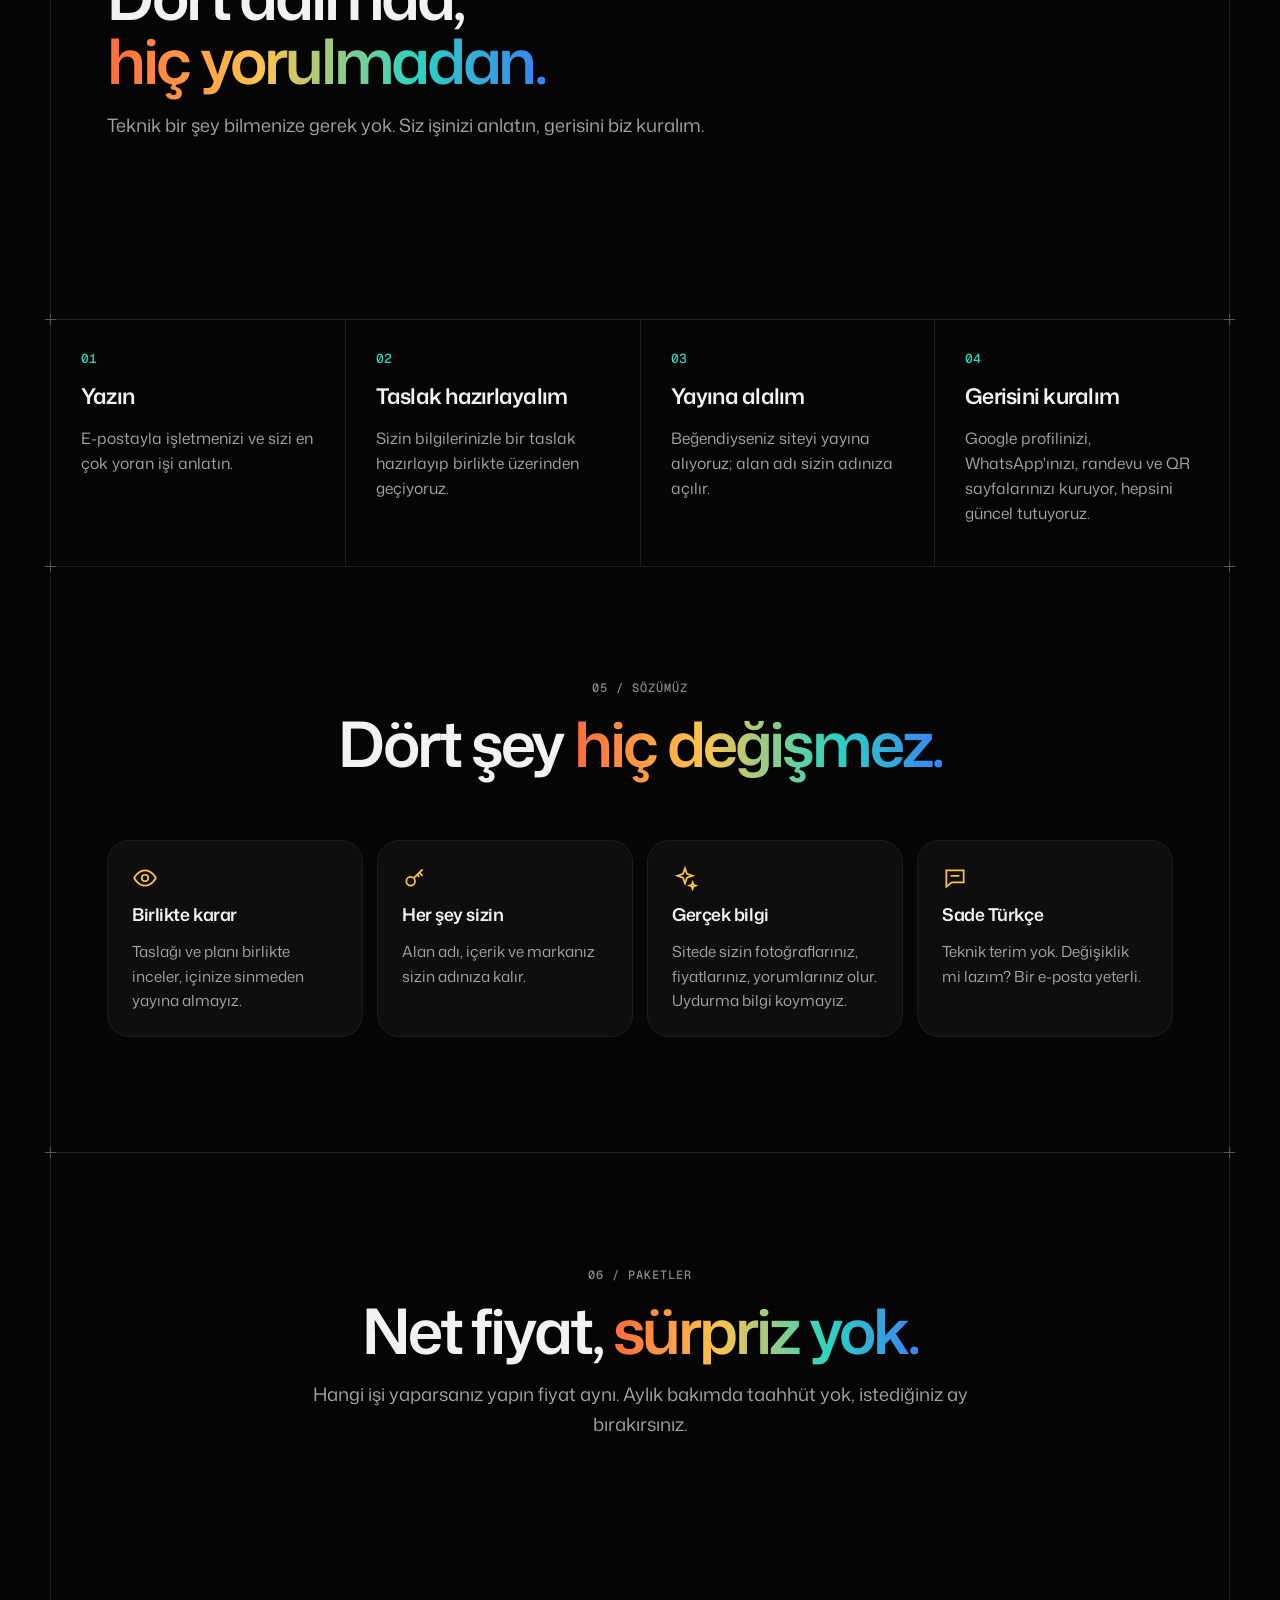
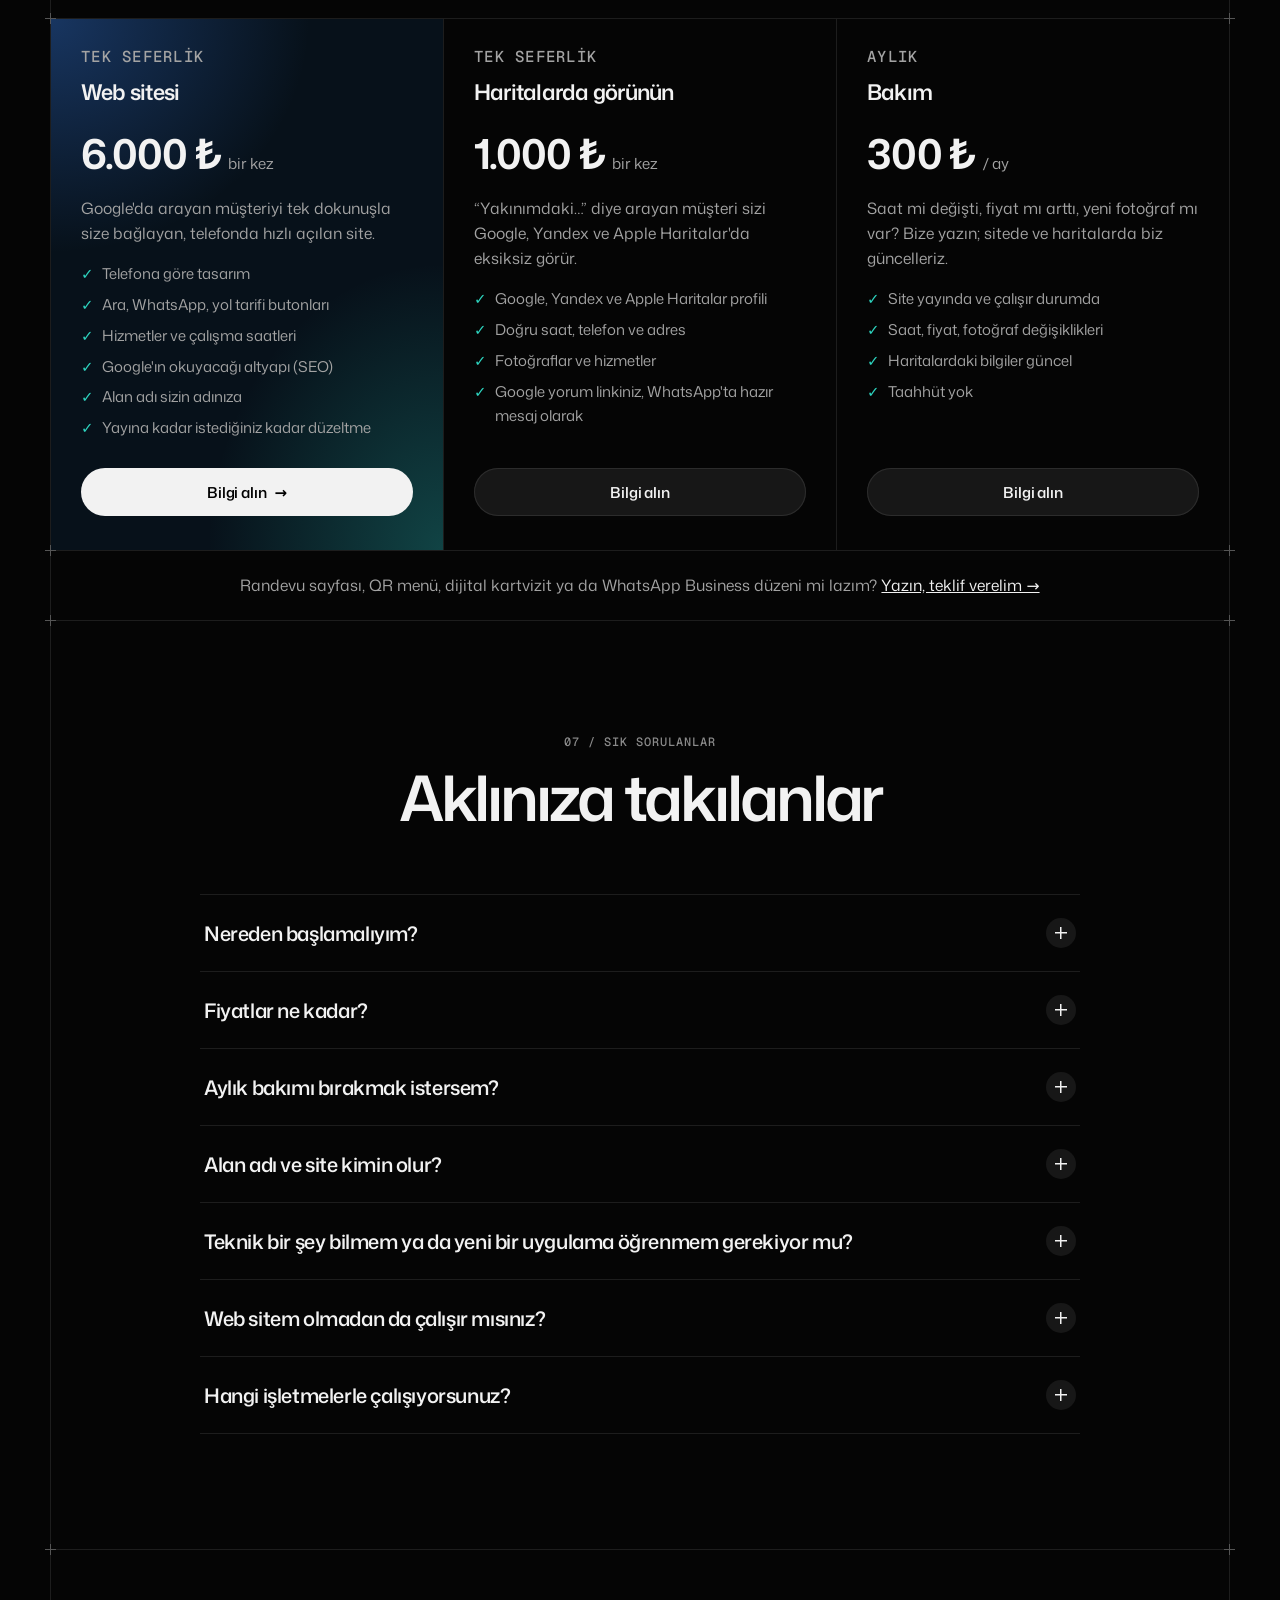
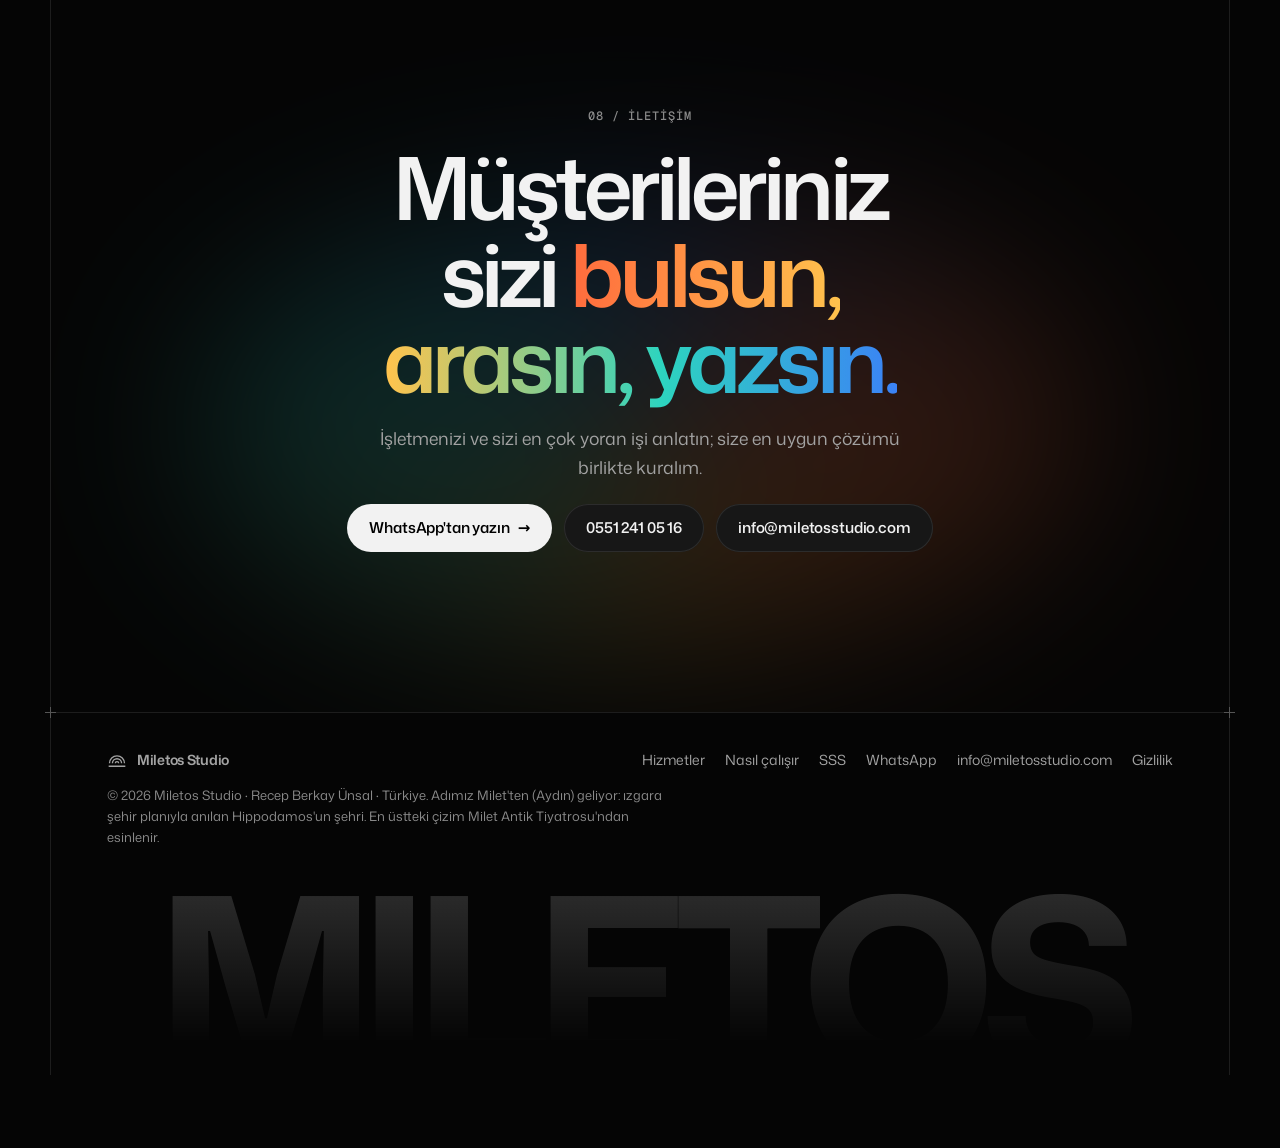
==== commit cfefb313: "Web sitesi fiyati 3.000 -> 6.000 Co-Authored-By: Claude Opus 5.5 <noreply@anthropic.com>" ====
--- a/index.html
+++ b/index.html
@@ -415,7 +415,7 @@
       <article class="card card-glow">
         <p class="label">Tek seferlik</p>
         <h3>Web sitesi</h3>
-        <p class="price"><b>3.000 ₺</b> bir kez</p>
+        <p class="price"><b>6.000 ₺</b> bir kez</p>
         <p>Google'da arayan müşteriyi tek dokunuşla size bağlayan, telefonda hızlı açılan site.</p>
         <ul class="ticks"><li>Telefona göre tasarım</li><li>Ara, WhatsApp, yol tarifi butonları</li><li>Hizmetler ve çalışma saatleri</li><li>Google'ın okuyacağı altyapı (SEO)</li><li>Alan adı sizin adınıza</li><li>Yayına kadar istediğiniz kadar düzeltme</li></ul>
         <a class="btn btn-primary magnetic" href="https://wa.me/905512410516?text=Merhaba%2C%20web%20sitesi%20hakk%C4%B1nda%20bilgi%20almak%20istiyorum." rel="noopener">Bilgi alın <span aria-hidden="true">→</span></a>
@@ -446,7 +446,7 @@
       </div>
       <div class="faq">
         <details><summary>Nereden başlamalıyım?</summary><p>Çoğu işletme için ilk adım Google profili ve sade bir site. Bize işletmenizi ve sizi en çok yoran işi yazın; gerisini ihtiyacınıza göre birlikte belirleyelim.</p></details>
-        <details><summary>Fiyatlar ne kadar?</summary><p>Web sitesi bir kez 3.000 ₺, haritalarda profil kurulumu bir kez 1.000 ₺, aylık bakım 300 ₺. Diğer işler için ihtiyacınızı konuşup teklif veriyoruz. Ayrıntılar <a href="#paketler">Paketler</a> bölümünde.</p></details>
+        <details><summary>Fiyatlar ne kadar?</summary><p>Web sitesi bir kez 6.000 ₺, haritalarda profil kurulumu bir kez 1.000 ₺, aylık bakım 300 ₺. Diğer işler için ihtiyacınızı konuşup teklif veriyoruz. Ayrıntılar <a href="#paketler">Paketler</a> bölümünde.</p></details>
         <details><summary>Aylık bakımı bırakmak istersem?</summary><p>Taahhüt yok. Bırakmak istediğiniz ay haber vermeniz yeterli; alan adınız ve siteniz sizde kalır.</p></details>
         <details><summary>Alan adı ve site kimin olur?</summary><p>Alan adı, içerik ve marka sizin adınıza olur.</p></details>
         <details><summary>Teknik bir şey bilmem ya da yeni bir uygulama öğrenmem gerekiyor mu?</summary><p>Hayır. Zaten kullandığınız WhatsApp, Google ve telefonunuz üzerinden kuruyoruz. Değişmesini istediğiniz bir yer olursa bize yazmanız yeterli.</p></details>
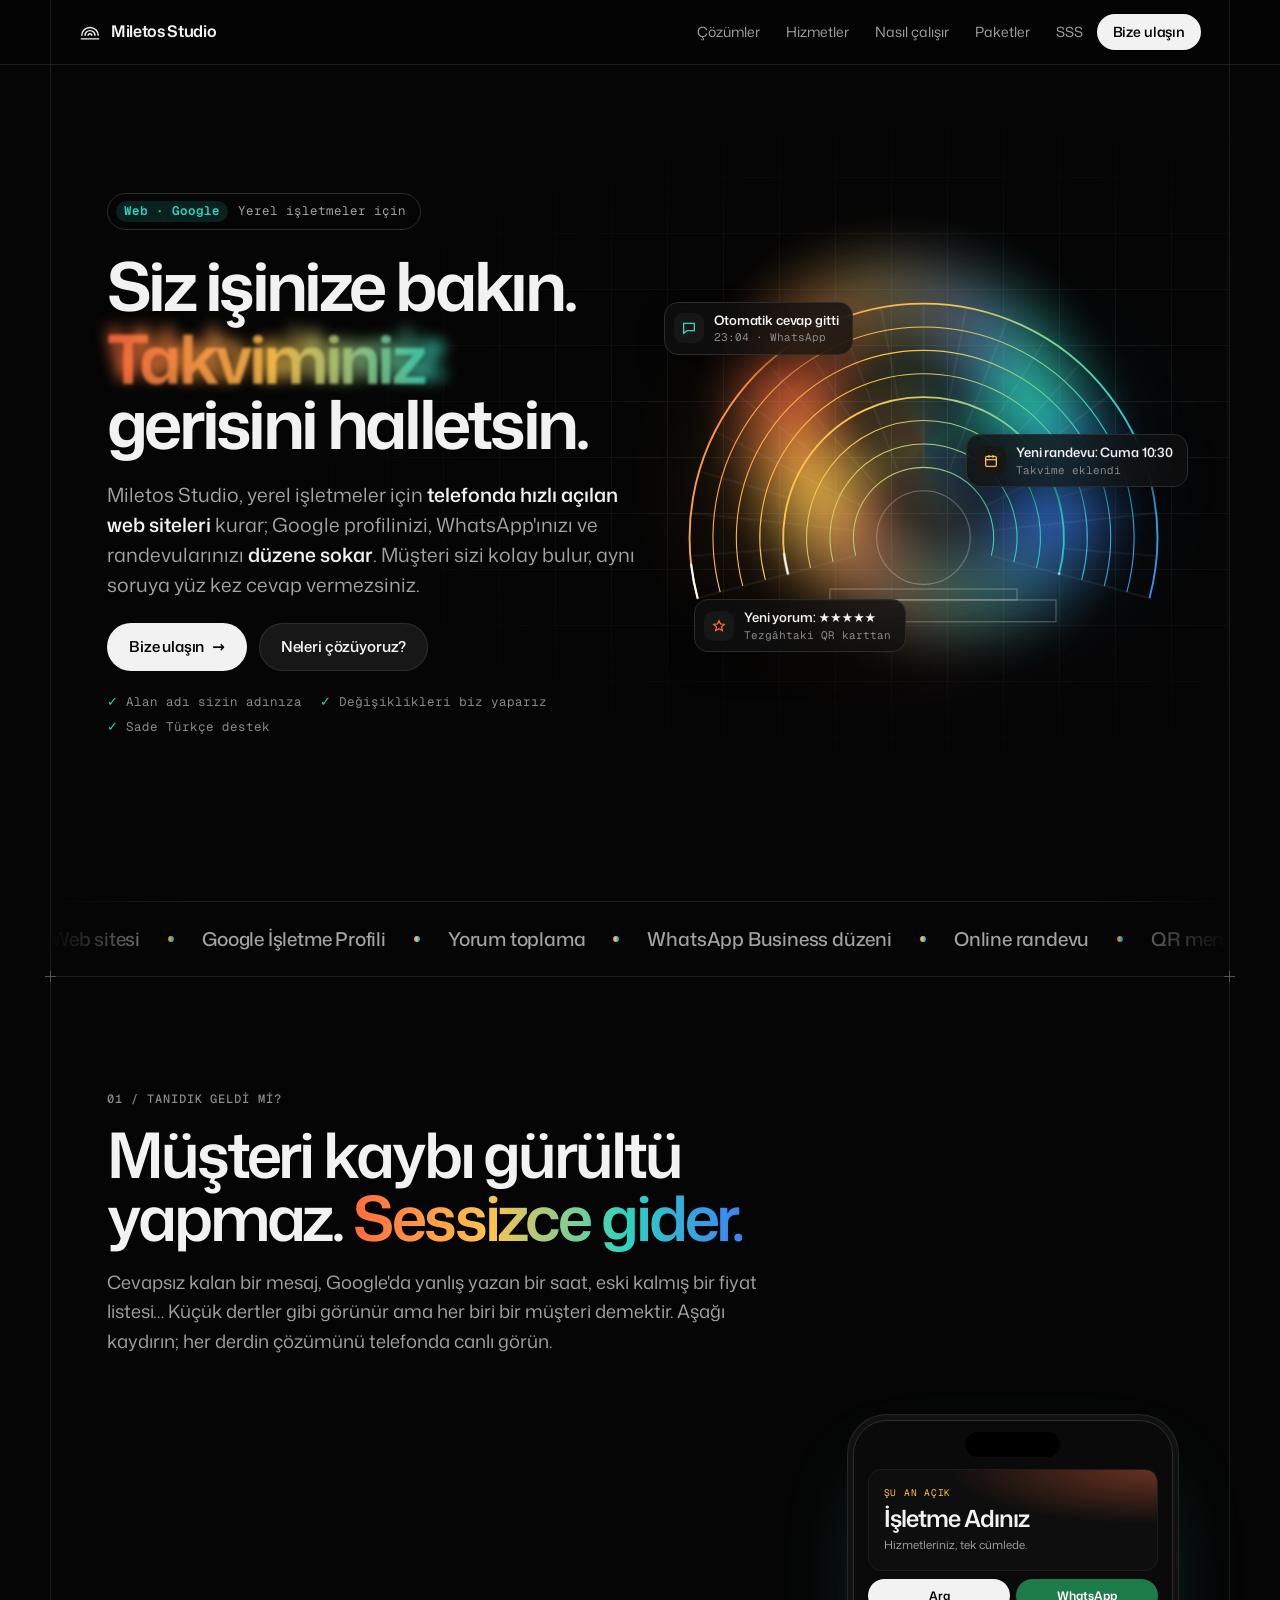
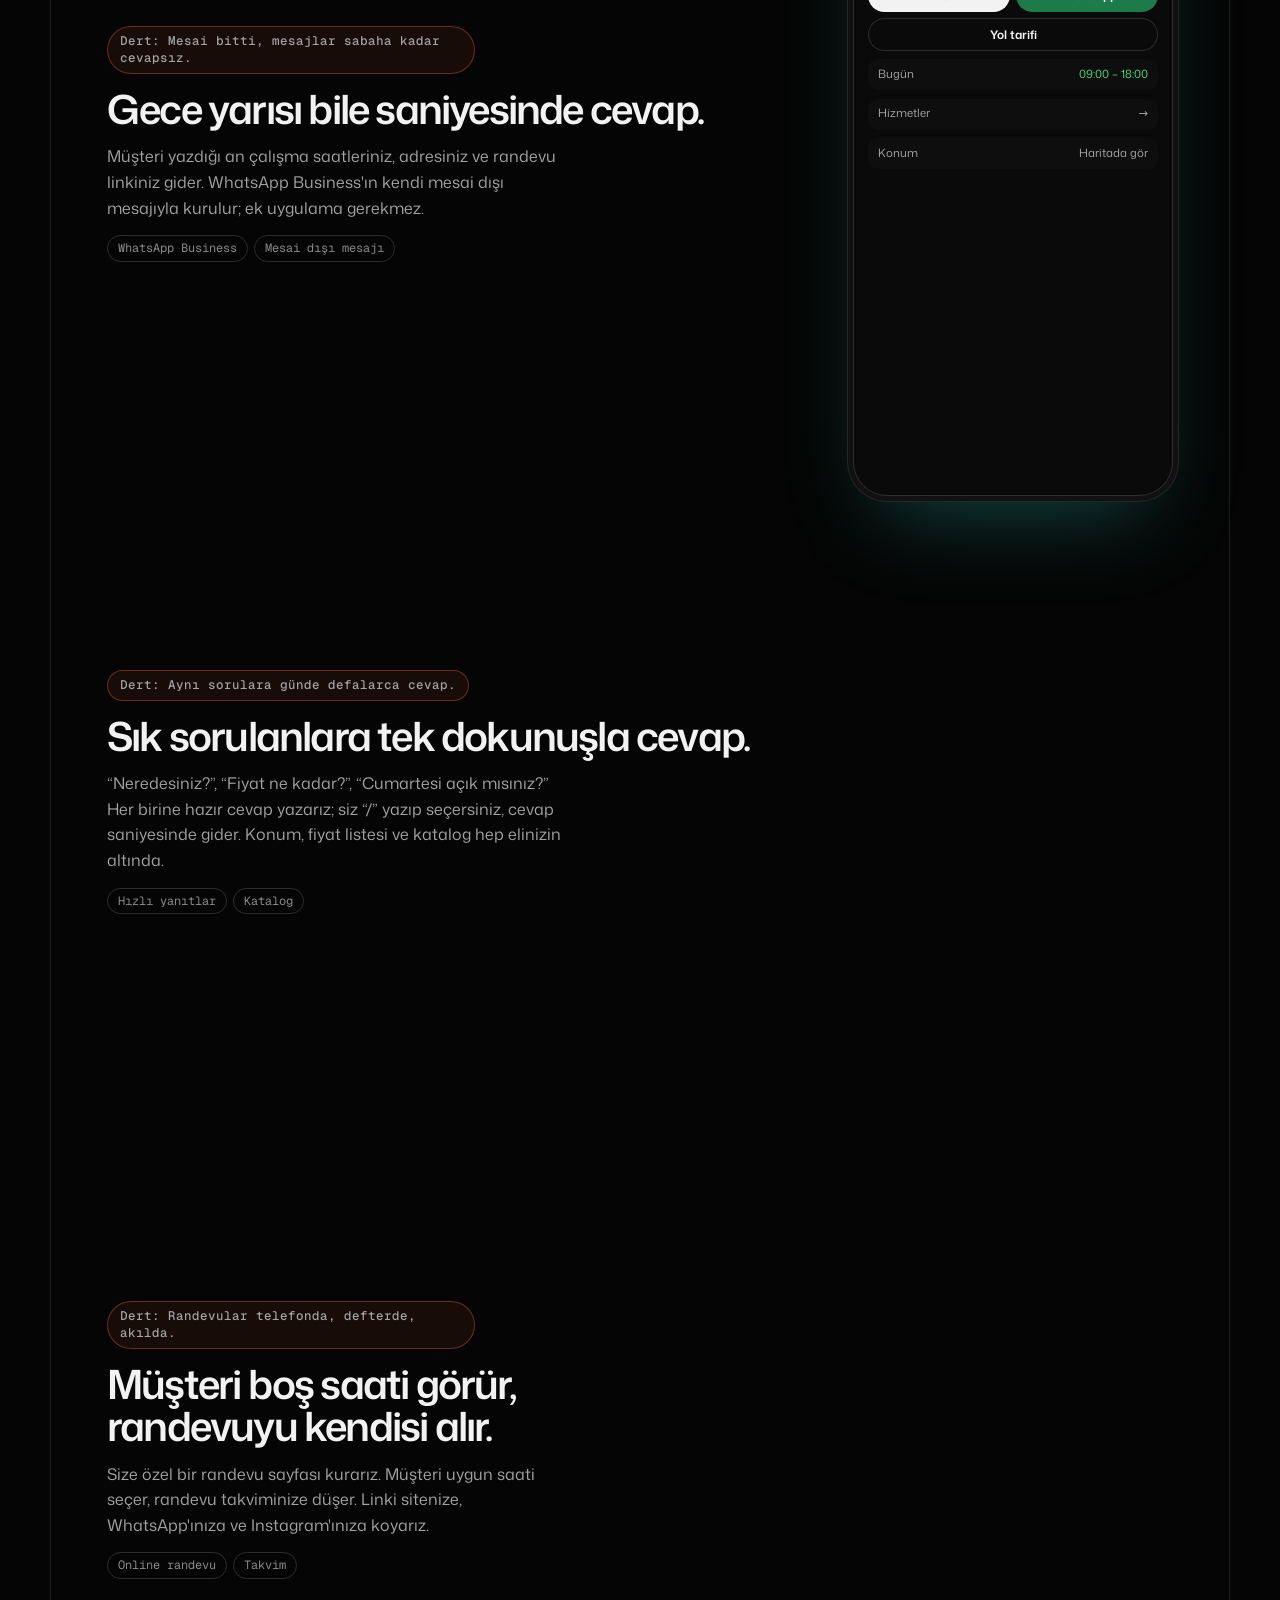
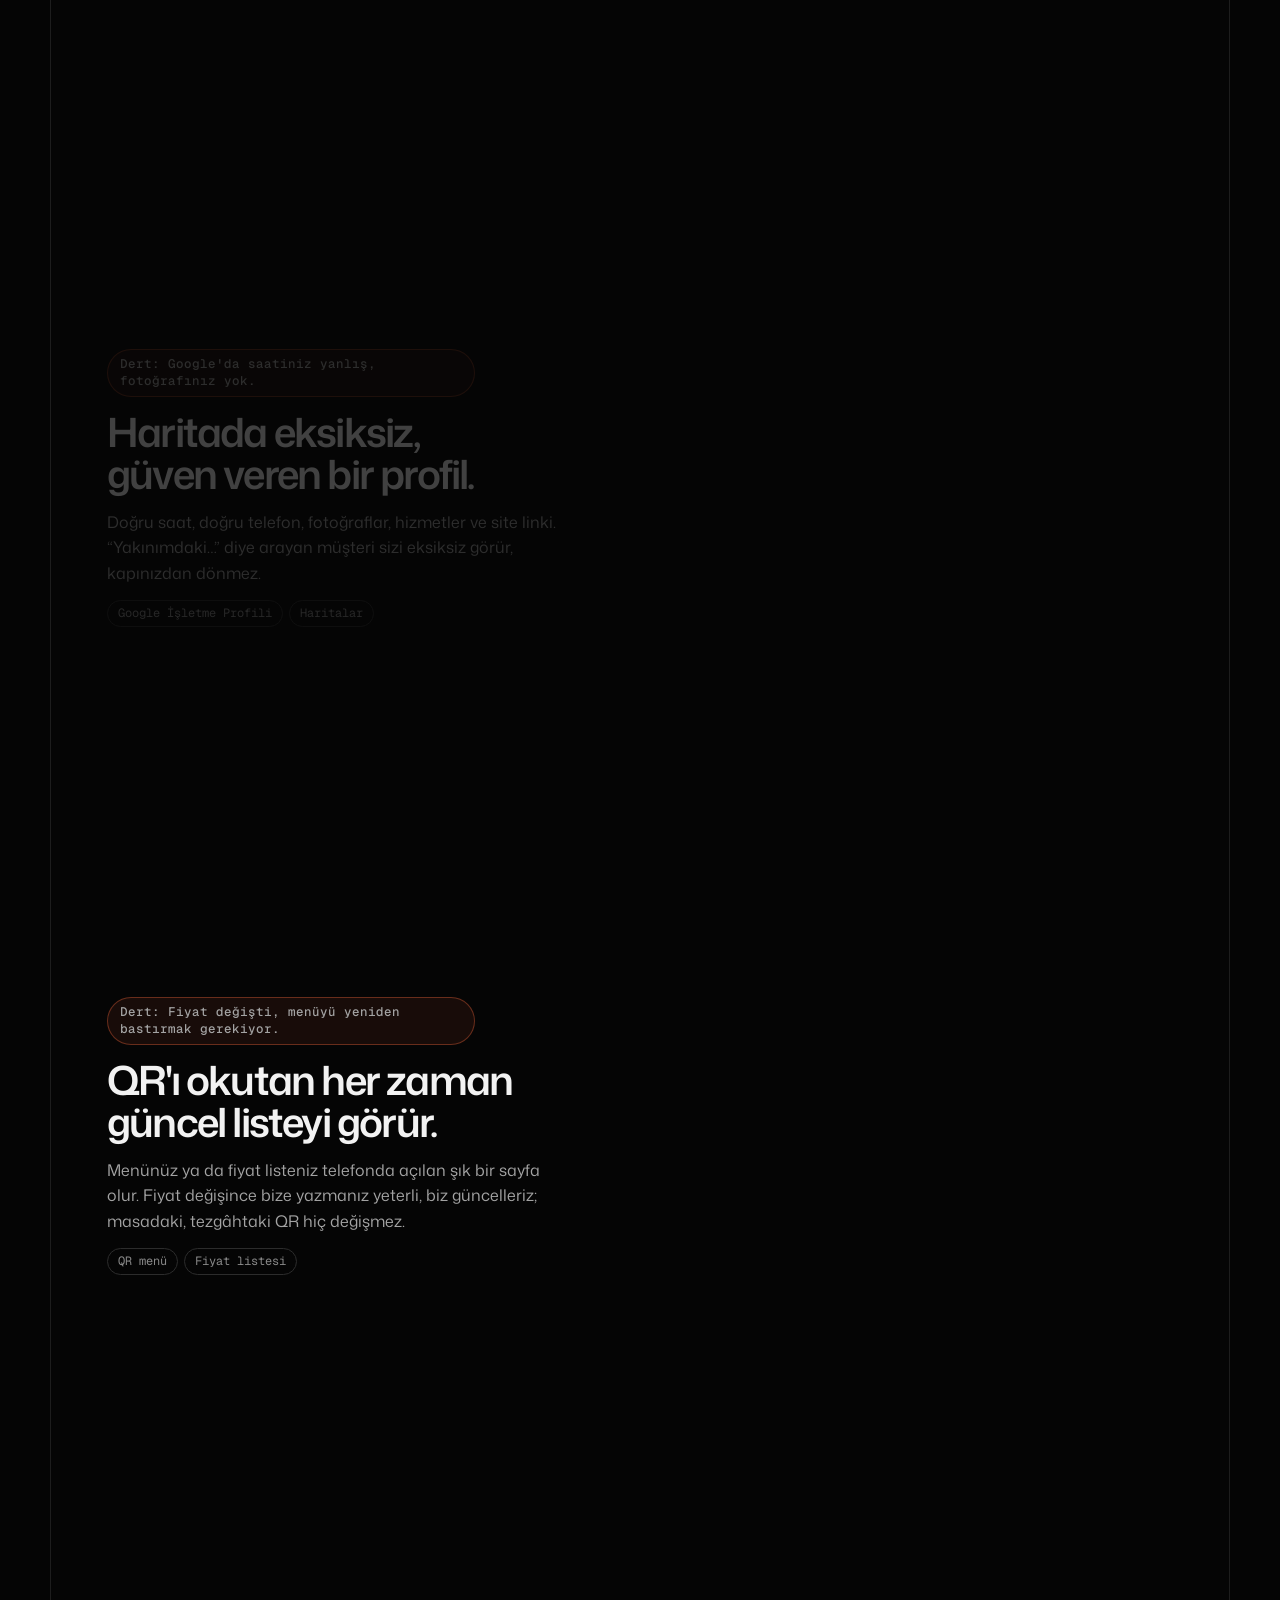
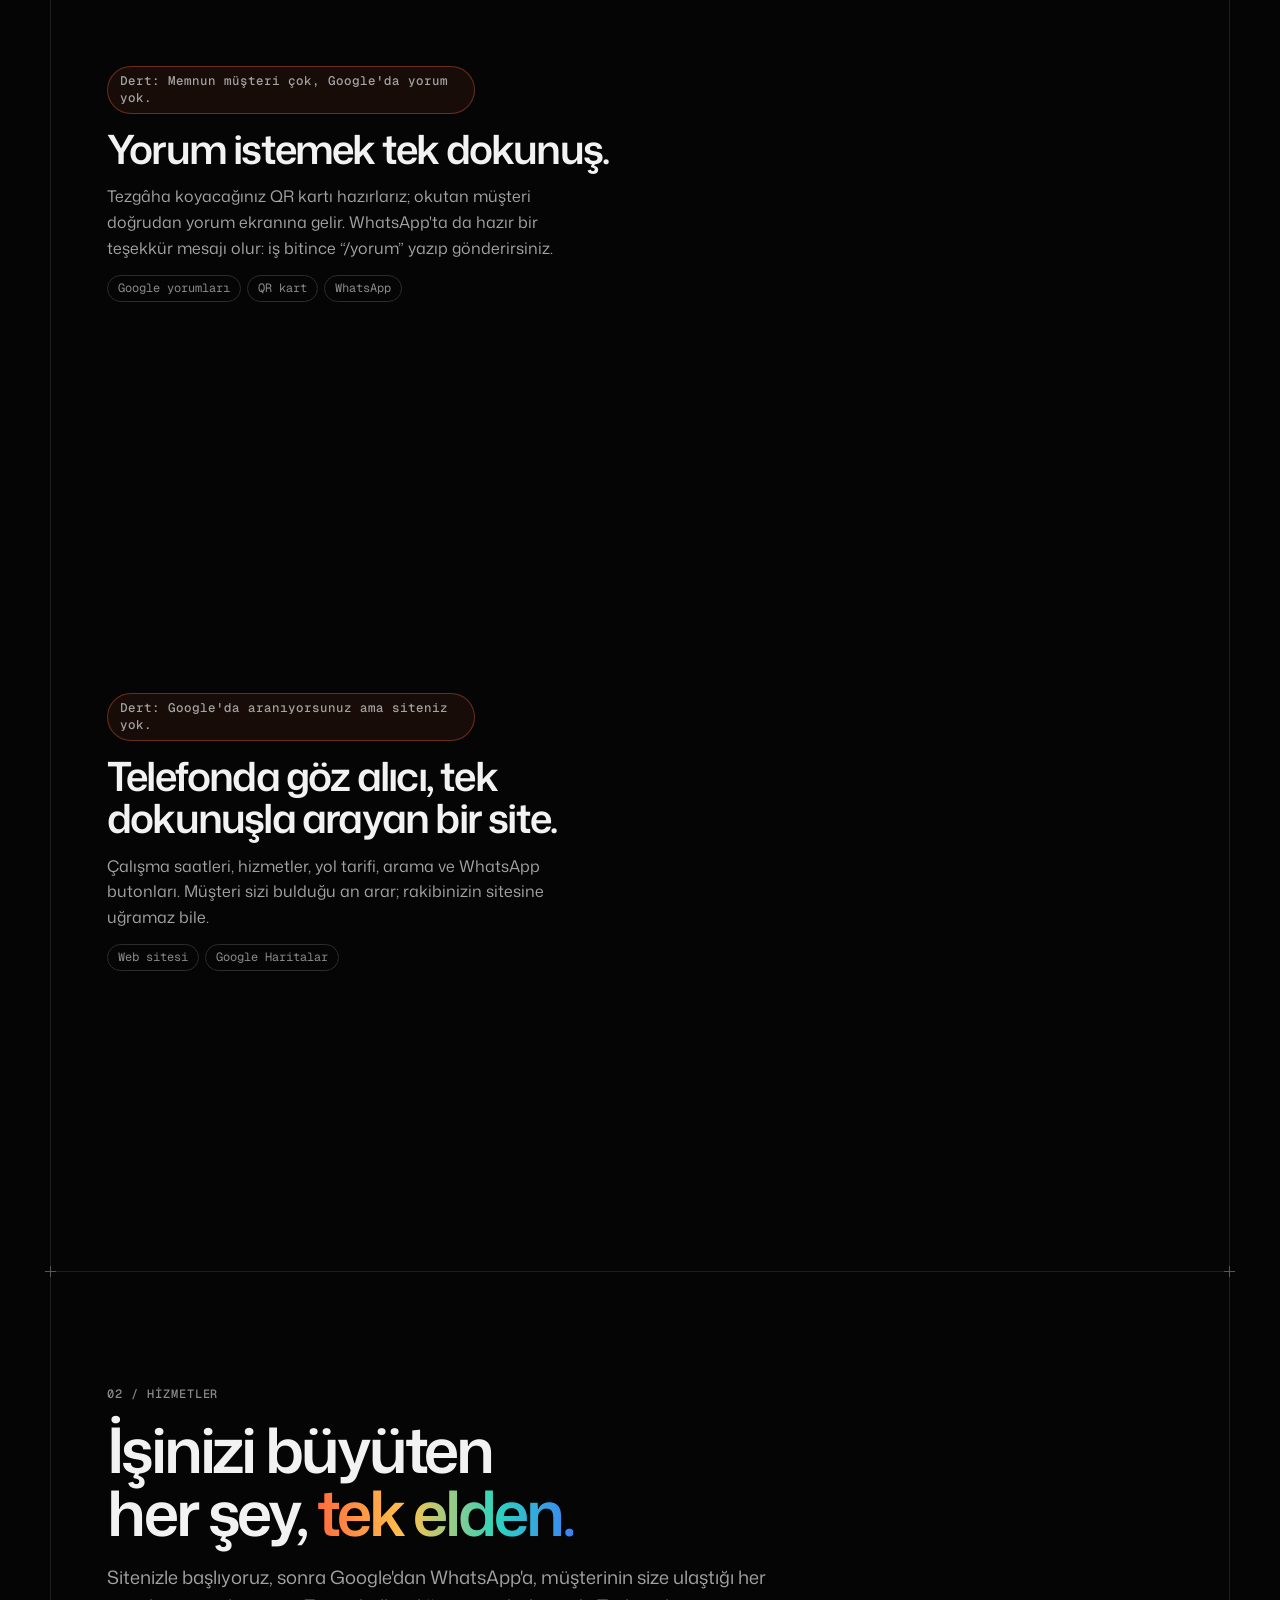
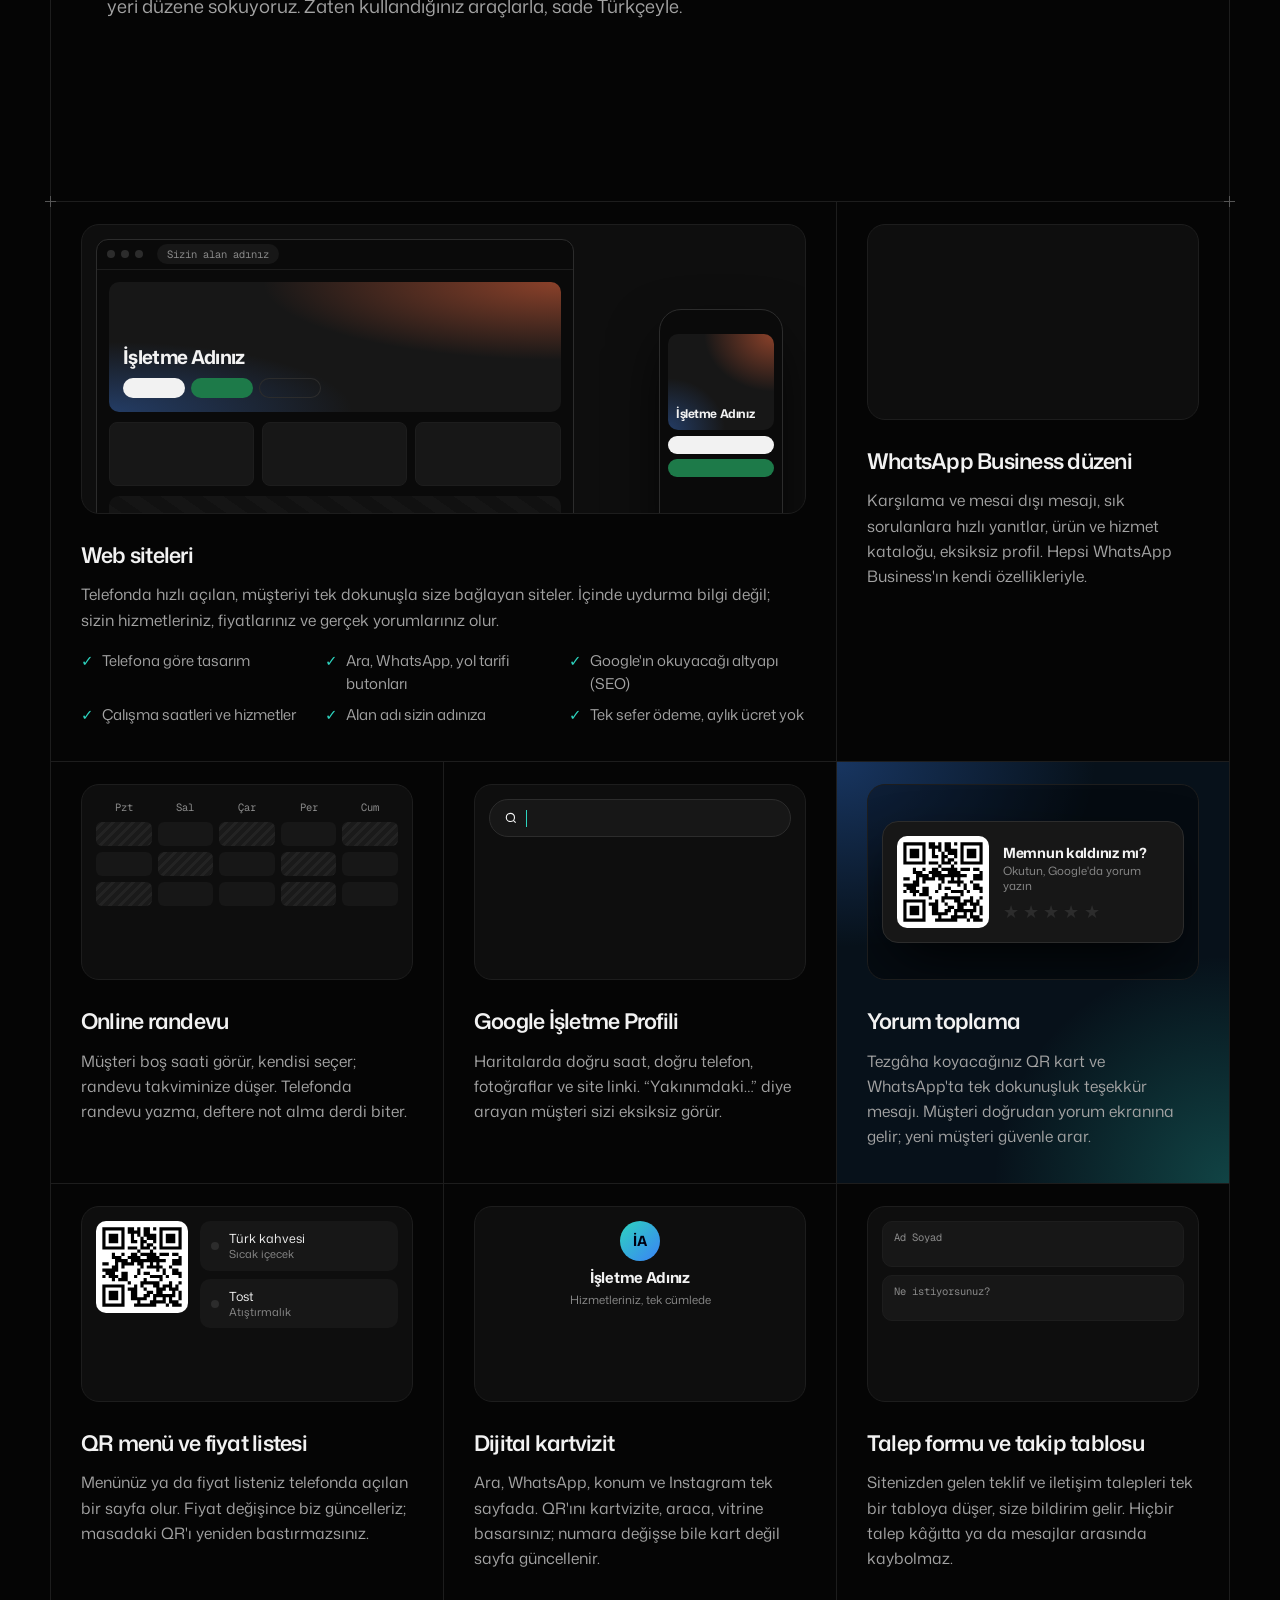
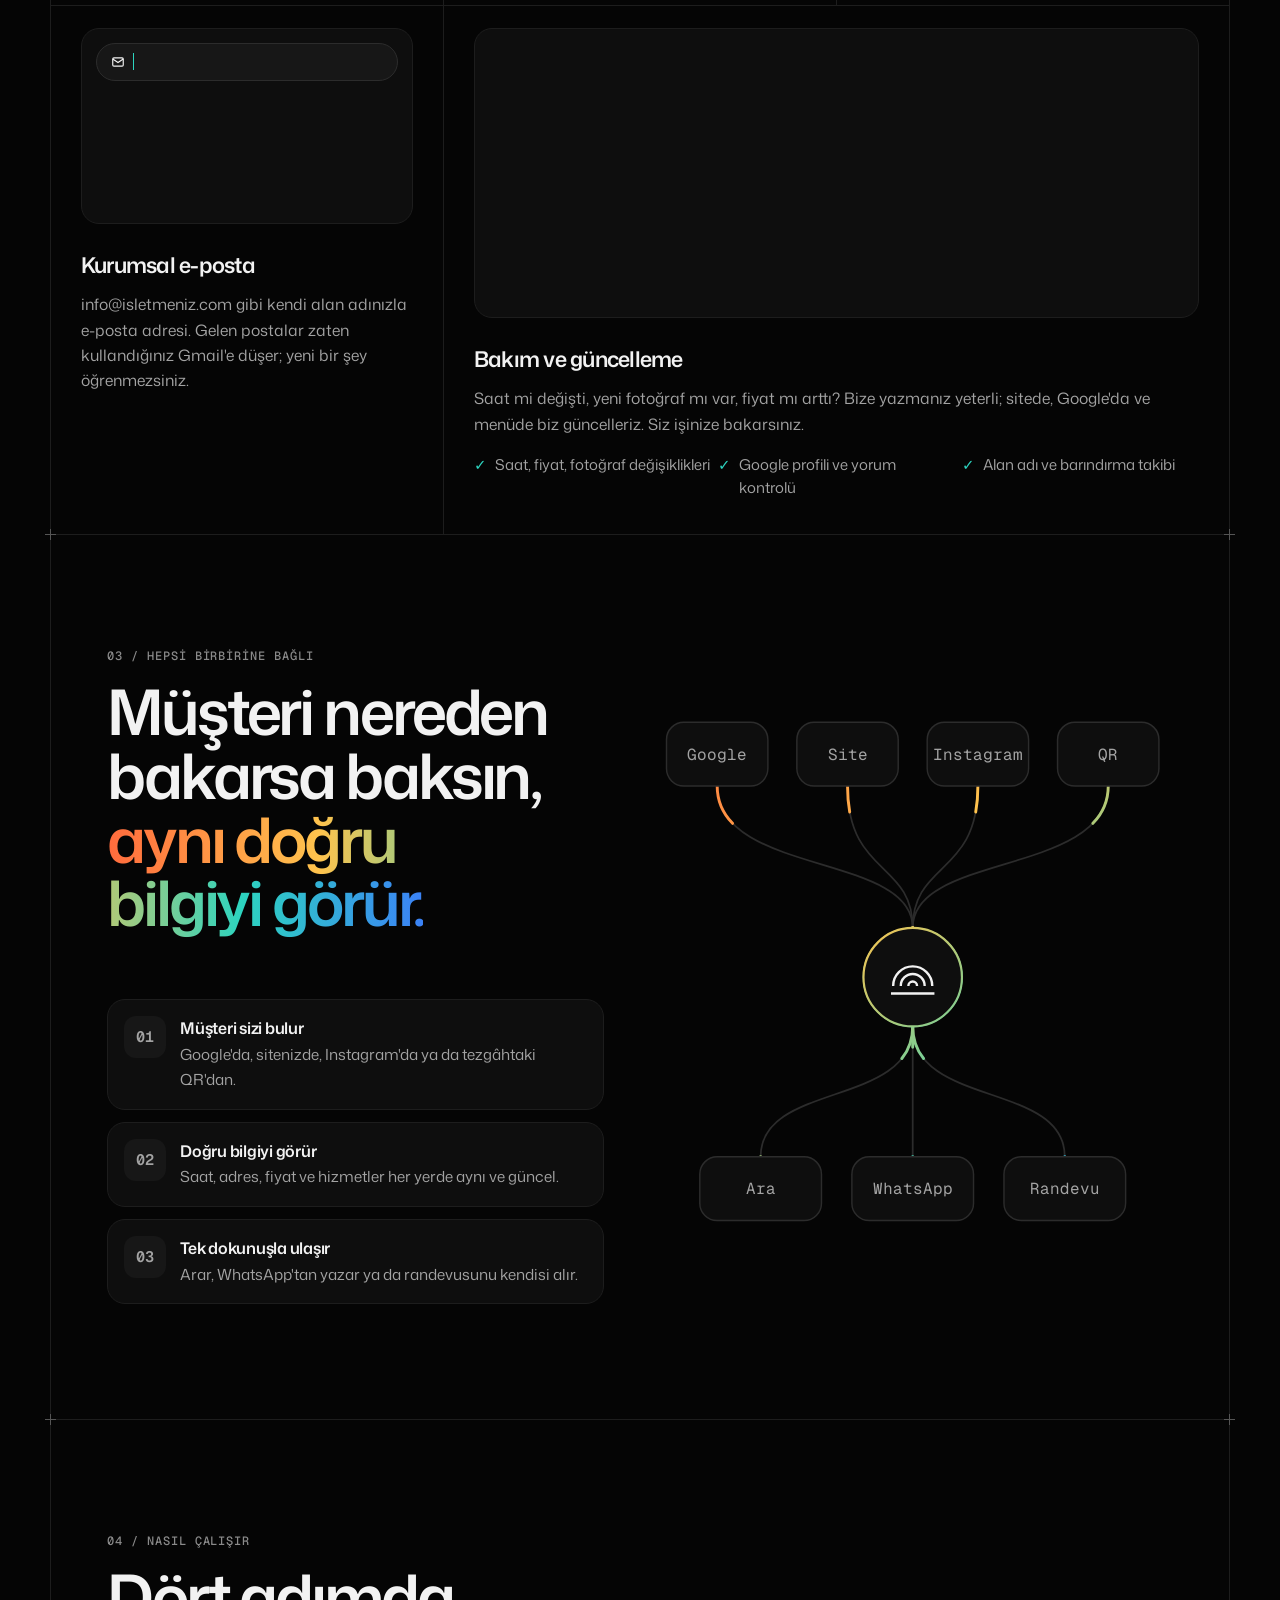
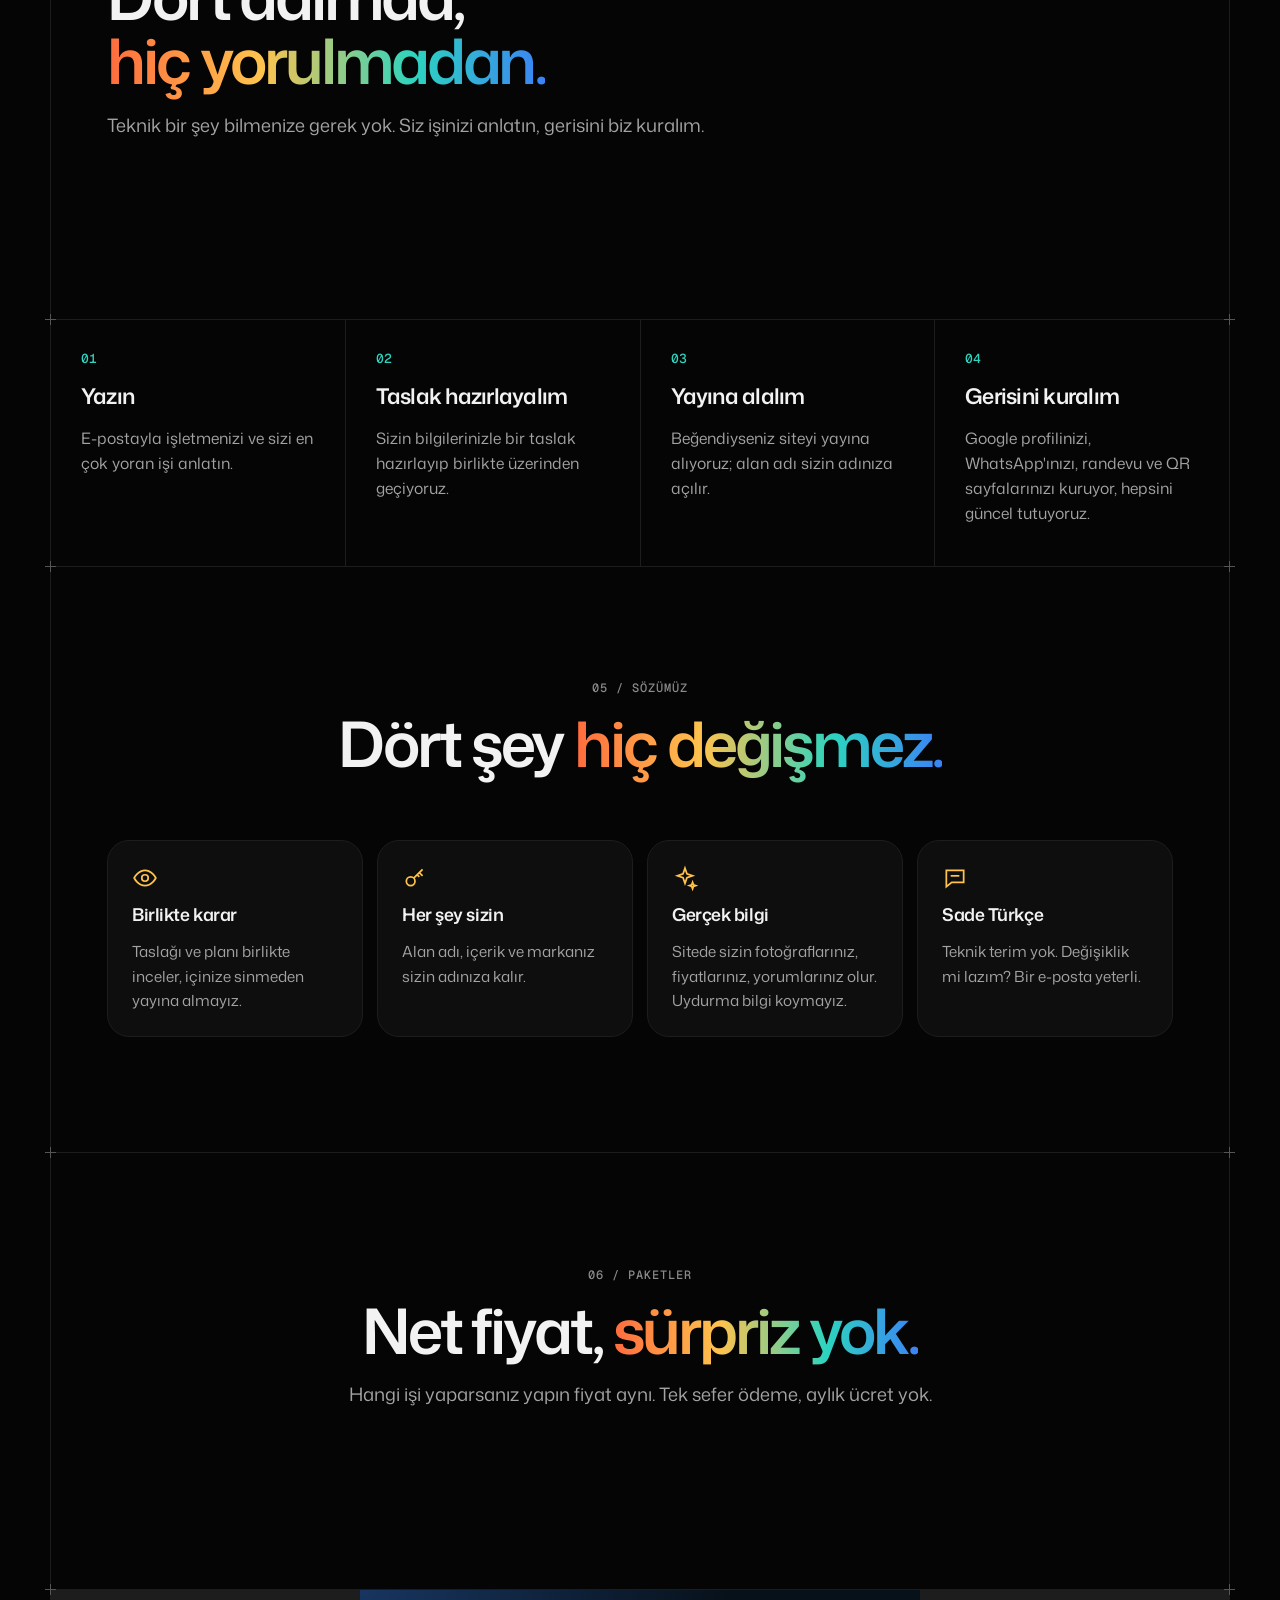
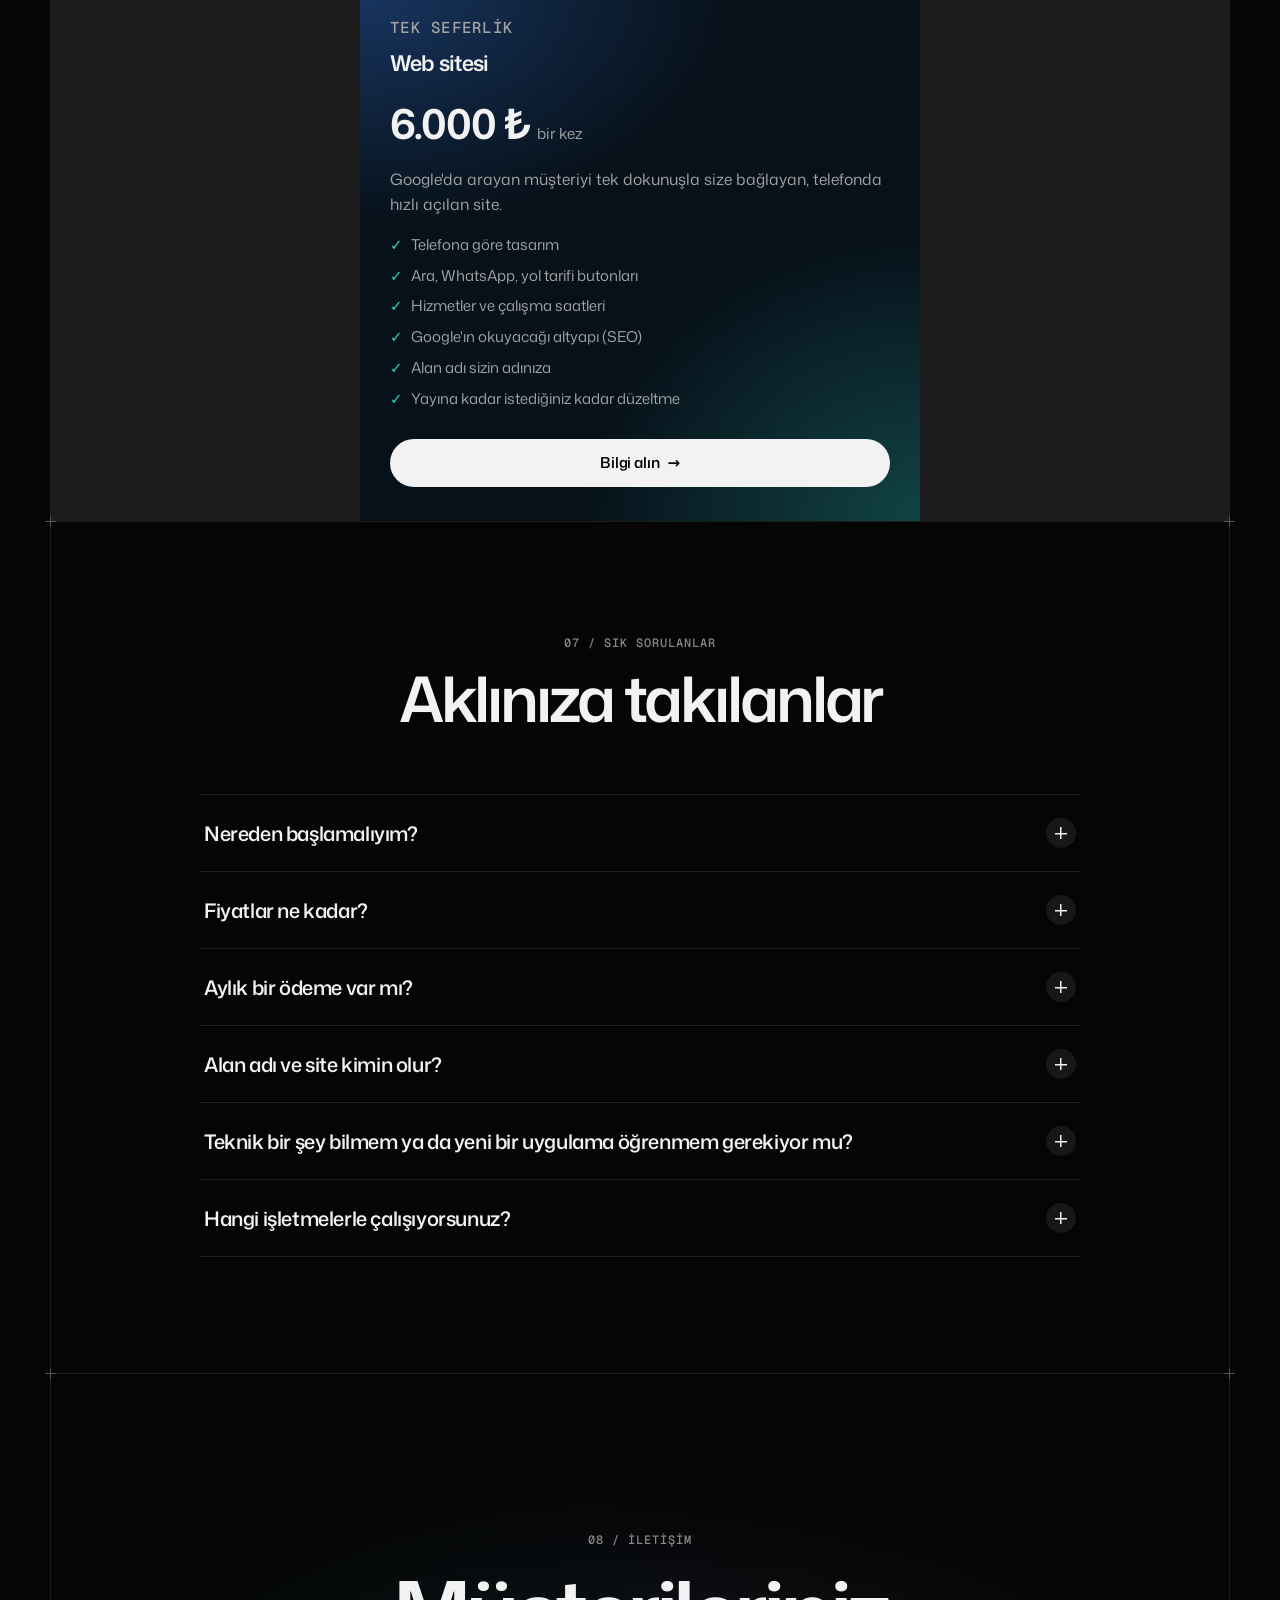
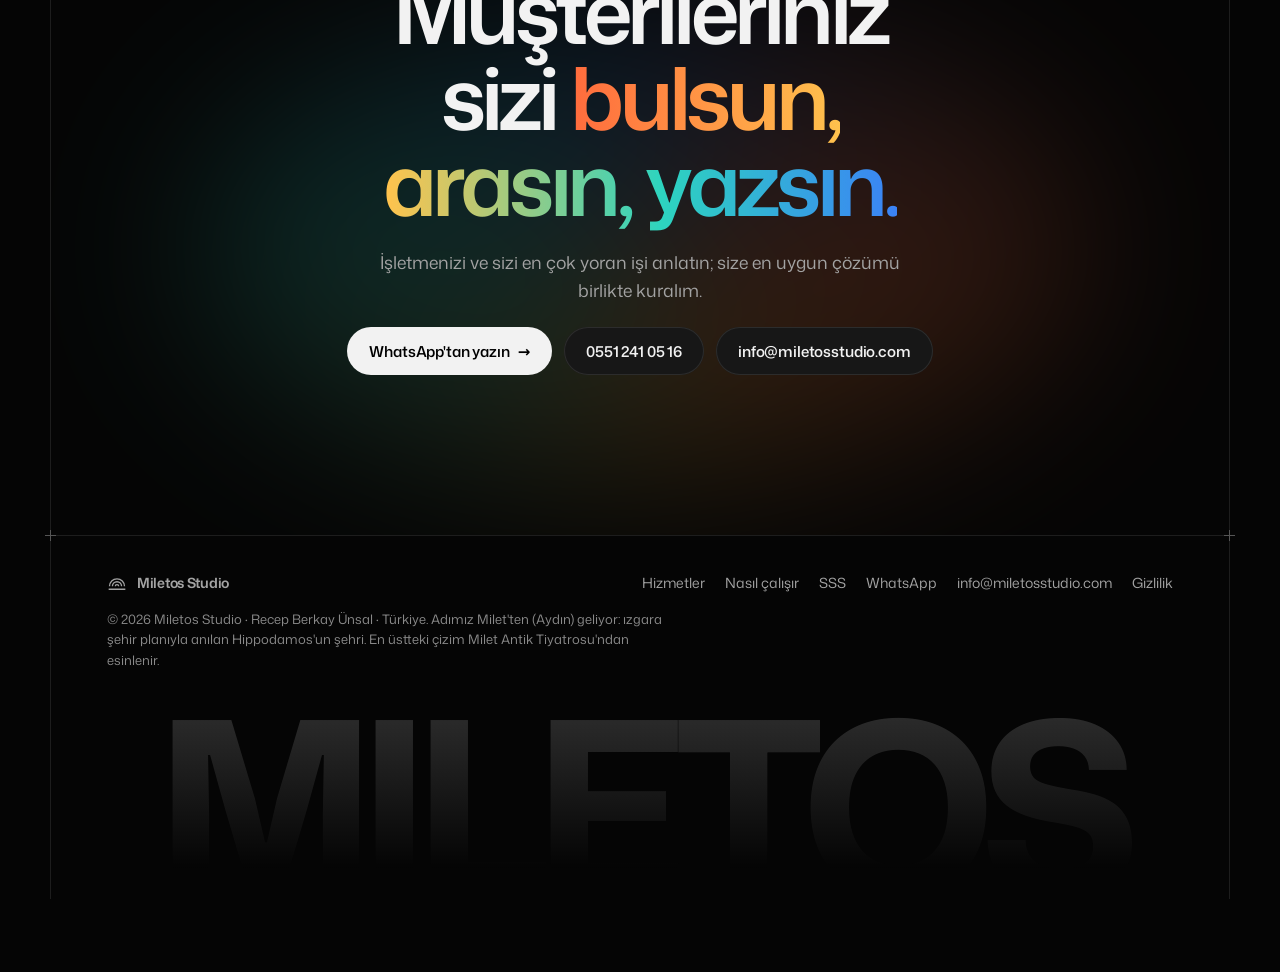
==== commit 798c57ce: "Paketler: sadece web sitesi 6.000 TL, Haritalar ve aylık bakım kaldırıldı Co-Authored-By: Claude Opu" ====
--- a/index.html
+++ b/index.html
@@ -240,7 +240,7 @@
         </div>
         <h3>Web siteleri</h3>
         <p>Telefonda hızlı açılan, müşteriyi tek dokunuşla size bağlayan siteler. İçinde uydurma bilgi değil; sizin hizmetleriniz, fiyatlarınız ve gerçek yorumlarınız olur.</p>
-        <ul class="ticks"><li>Telefona göre tasarım</li><li>Ara, WhatsApp, yol tarifi butonları</li><li>Google'ın okuyacağı altyapı (SEO)</li><li>Çalışma saatleri ve hizmetler</li><li>Alan adı sizin adınıza</li><li>Barındırma ve bakım bizde</li></ul>
+        <ul class="ticks"><li>Telefona göre tasarım</li><li>Ara, WhatsApp, yol tarifi butonları</li><li>Google'ın okuyacağı altyapı (SEO)</li><li>Çalışma saatleri ve hizmetler</li><li>Alan adı sizin adınıza</li><li>Tek sefer ödeme, aylık ücret yok</li></ul>
       </article>
       <article class="card">
         <div class="demo" aria-hidden="true"><div class="chat">
@@ -408,10 +408,10 @@
       <div class="head center">
         <p class="label">06 / Paketler</p>
         <h2 class="split">Net fiyat, <span class="grad">sürpriz yok.</span></h2>
-        <p>Hangi işi yaparsanız yapın fiyat aynı. Aylık bakımda taahhüt yok, istediğiniz ay bırakırsınız.</p>
-      </div>
-    </section>
-    <div class="bento tiers x">
+        <p>Hangi işi yaparsanız yapın fiyat aynı. Tek sefer ödeme, aylık ücret yok.</p>
+      </div>
+    </section>
+    <div class="bento tiers tek x">
       <article class="card card-glow">
         <p class="label">Tek seferlik</p>
         <h3>Web sitesi</h3>
@@ -420,24 +420,7 @@
         <ul class="ticks"><li>Telefona göre tasarım</li><li>Ara, WhatsApp, yol tarifi butonları</li><li>Hizmetler ve çalışma saatleri</li><li>Google'ın okuyacağı altyapı (SEO)</li><li>Alan adı sizin adınıza</li><li>Yayına kadar istediğiniz kadar düzeltme</li></ul>
         <a class="btn btn-primary magnetic" href="https://wa.me/905512410516?text=Merhaba%2C%20web%20sitesi%20hakk%C4%B1nda%20bilgi%20almak%20istiyorum." rel="noopener">Bilgi alın <span aria-hidden="true">→</span></a>
       </article>
-      <article class="card">
-        <p class="label">Tek seferlik</p>
-        <h3>Haritalarda görünün</h3>
-        <p class="price"><b>1.000 ₺</b> bir kez</p>
-        <p>“Yakınımdaki…” diye arayan müşteri sizi Google, Yandex ve Apple Haritalar'da eksiksiz görür.</p>
-        <ul class="ticks"><li>Google, Yandex ve Apple Haritalar profili</li><li>Doğru saat, telefon ve adres</li><li>Fotoğraflar ve hizmetler</li><li>Google yorum linkiniz, WhatsApp'ta hazır mesaj olarak</li></ul>
-        <a class="btn btn-ghost magnetic" href="https://wa.me/905512410516?text=Merhaba%2C%20haritalarda%20g%C3%B6r%C3%BCnme%20hizmeti%20hakk%C4%B1nda%20bilgi%20almak%20istiyorum." rel="noopener">Bilgi alın</a>
-      </article>
-      <article class="card">
-        <p class="label">Aylık</p>
-        <h3>Bakım</h3>
-        <p class="price"><b>300 ₺</b> / ay</p>
-        <p>Saat mi değişti, fiyat mı arttı, yeni fotoğraf mı var? Bize yazın; sitede ve haritalarda biz güncelleriz.</p>
-        <ul class="ticks"><li>Site yayında ve çalışır durumda</li><li>Saat, fiyat, fotoğraf değişiklikleri</li><li>Haritalardaki bilgiler güncel</li><li>Taahhüt yok</li></ul>
-        <a class="btn btn-ghost magnetic" href="https://wa.me/905512410516?text=Merhaba%2C%20ayl%C4%B1k%20bak%C4%B1m%20hakk%C4%B1nda%20bilgi%20almak%20istiyorum." rel="noopener">Bilgi alın</a>
-      </article>
     </div>
-    <p class="tier-more x">Randevu sayfası, QR menü, dijital kartvizit ya da WhatsApp Business düzeni mi lazım? <a href="https://wa.me/905512410516?text=Merhaba%2C%20i%C5%9Fletmem%20i%C3%A7in%20teklif%20almak%20istiyorum." rel="noopener">Yazın, teklif verelim →</a></p>
 
     <section id="sss" class="block x">
       <div class="head center">
@@ -445,12 +428,11 @@
         <h2 class="split">Aklınıza takılanlar</h2>
       </div>
       <div class="faq">
-        <details><summary>Nereden başlamalıyım?</summary><p>Çoğu işletme için ilk adım Google profili ve sade bir site. Bize işletmenizi ve sizi en çok yoran işi yazın; gerisini ihtiyacınıza göre birlikte belirleyelim.</p></details>
-        <details><summary>Fiyatlar ne kadar?</summary><p>Web sitesi bir kez 6.000 ₺, haritalarda profil kurulumu bir kez 1.000 ₺, aylık bakım 300 ₺. Diğer işler için ihtiyacınızı konuşup teklif veriyoruz. Ayrıntılar <a href="#paketler">Paketler</a> bölümünde.</p></details>
-        <details><summary>Aylık bakımı bırakmak istersem?</summary><p>Taahhüt yok. Bırakmak istediğiniz ay haber vermeniz yeterli; alan adınız ve siteniz sizde kalır.</p></details>
+        <details><summary>Nereden başlamalıyım?</summary><p>Bize işletmenizi yazın; size örnek bir site hazırlayalım. Beğenirseniz kendi bilgilerinizle yayına alırız.</p></details>
+        <details><summary>Fiyatlar ne kadar?</summary><p>Web sitesi bir kez 6.000 ₺. Aylık ücret yok. Ayrıntılar <a href="#paketler">Paketler</a> bölümünde.</p></details>
+        <details><summary>Aylık bir ödeme var mı?</summary><p>Hayır. Site tek seferlik. Sadece alan adı yılda bir yenilenir, o da sizin adınıza ve sizin hesabınızdan.</p></details>
         <details><summary>Alan adı ve site kimin olur?</summary><p>Alan adı, içerik ve marka sizin adınıza olur.</p></details>
         <details><summary>Teknik bir şey bilmem ya da yeni bir uygulama öğrenmem gerekiyor mu?</summary><p>Hayır. Zaten kullandığınız WhatsApp, Google ve telefonunuz üzerinden kuruyoruz. Değişmesini istediğiniz bir yer olursa bize yazmanız yeterli.</p></details>
-        <details><summary>Web sitem olmadan da çalışır mısınız?</summary><p>Evet. Google profili, WhatsApp Business düzeni, QR menü ya da randevu sayfası tek başına kurulabilir; işinizi en çok hangisi rahatlatacaksa oradan başlarız.</p></details>
         <details><summary>Hangi işletmelerle çalışıyorsunuz?</summary><p>Müşterisi telefonla arayan, mesajla yazan her yerel işletmeyle: kuaförler, kafeler, tamirciler, araç kiralama firmaları, ustalar, butikler…</p></details>
       </div>
     </section>
--- a/assets/site.css
+++ b/assets/site.css
@@ -360,7 +360,7 @@
 
 
 /* Paketler */
-@media (min-width: 760px) { .tiers { grid-template-columns: repeat(3, 1fr); } }
+@media (min-width: 760px) { .tiers { grid-template-columns: repeat(3, 1fr); } .tiers.tek { grid-template-columns: minmax(0, 560px); justify-content: center; } }
 .tiers .card { padding-top: 30px; }
 .tiers .price { color: var(--muted); font-size: .95rem; }
 .tiers .price b { margin-right: 4px; color: var(--fg); font-size: clamp(2rem, 4vw, 2.6rem); font-weight: 650; letter-spacing: -.04em; }
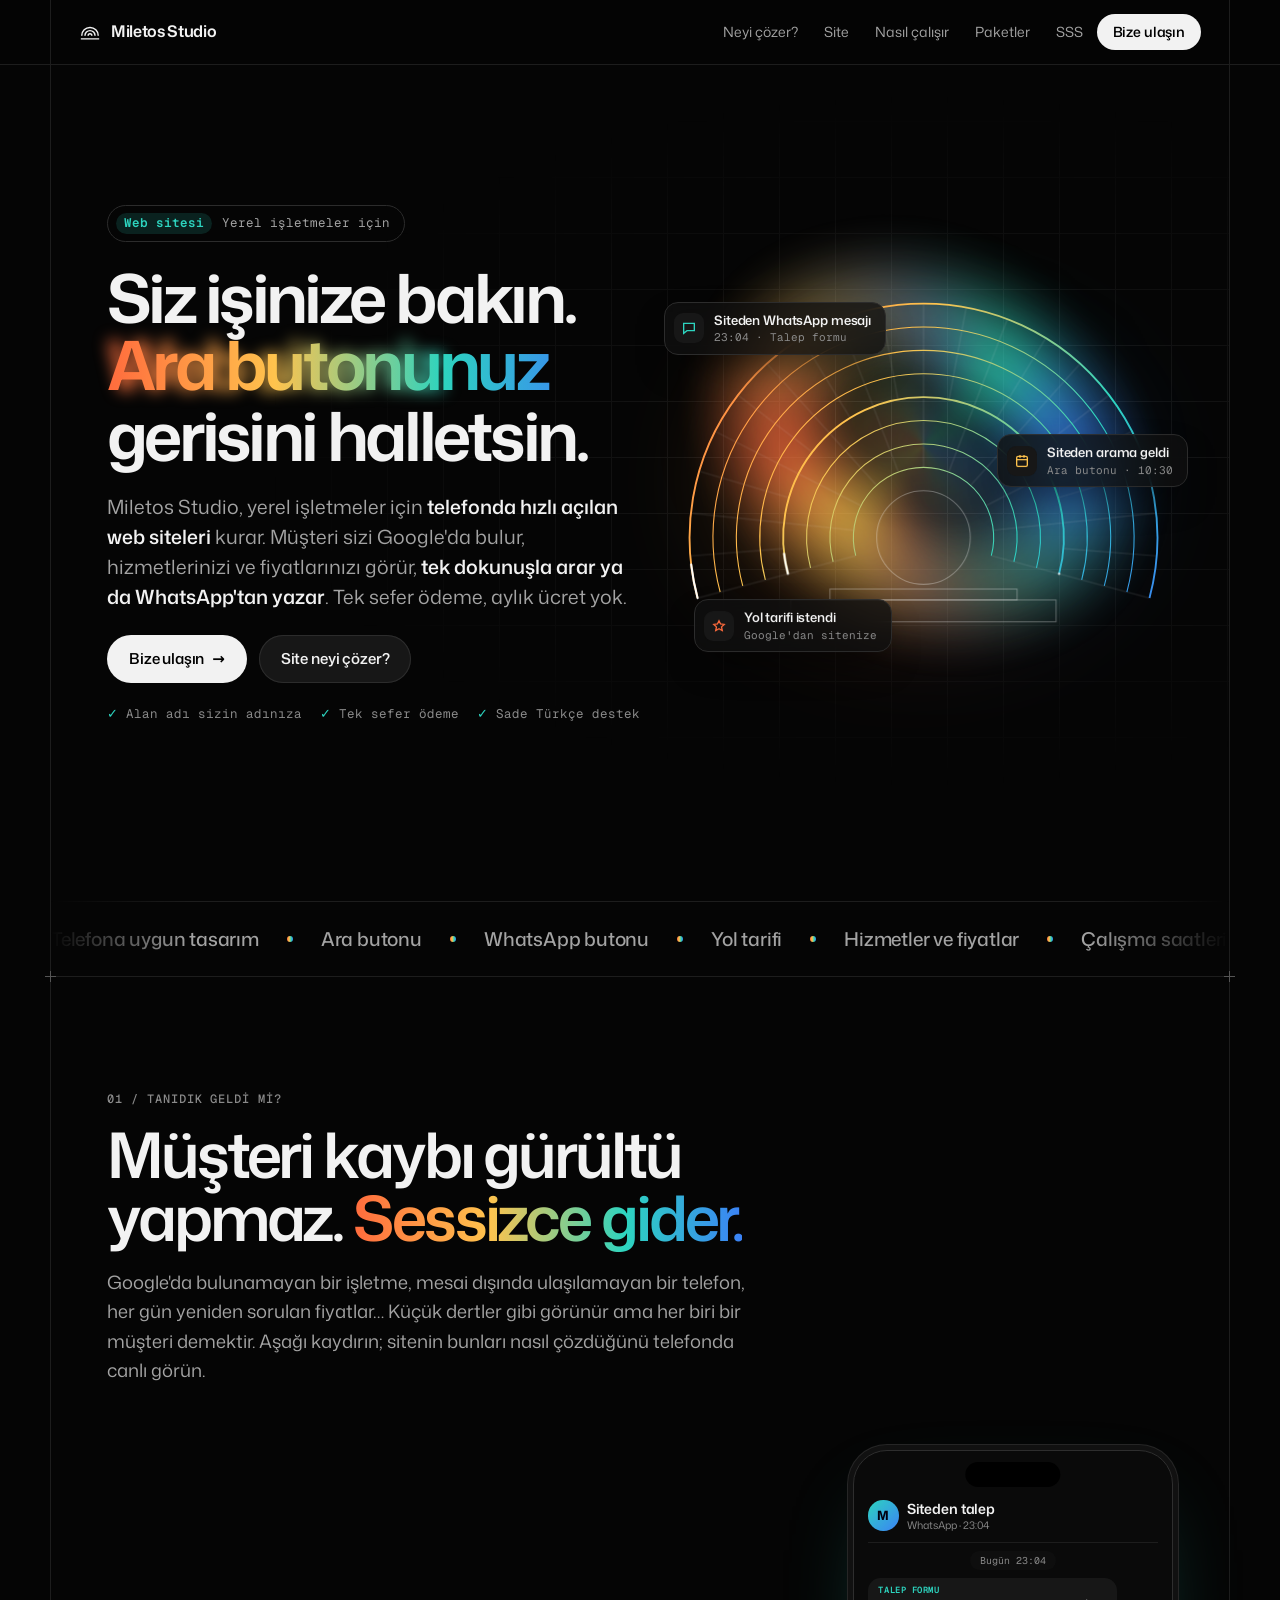
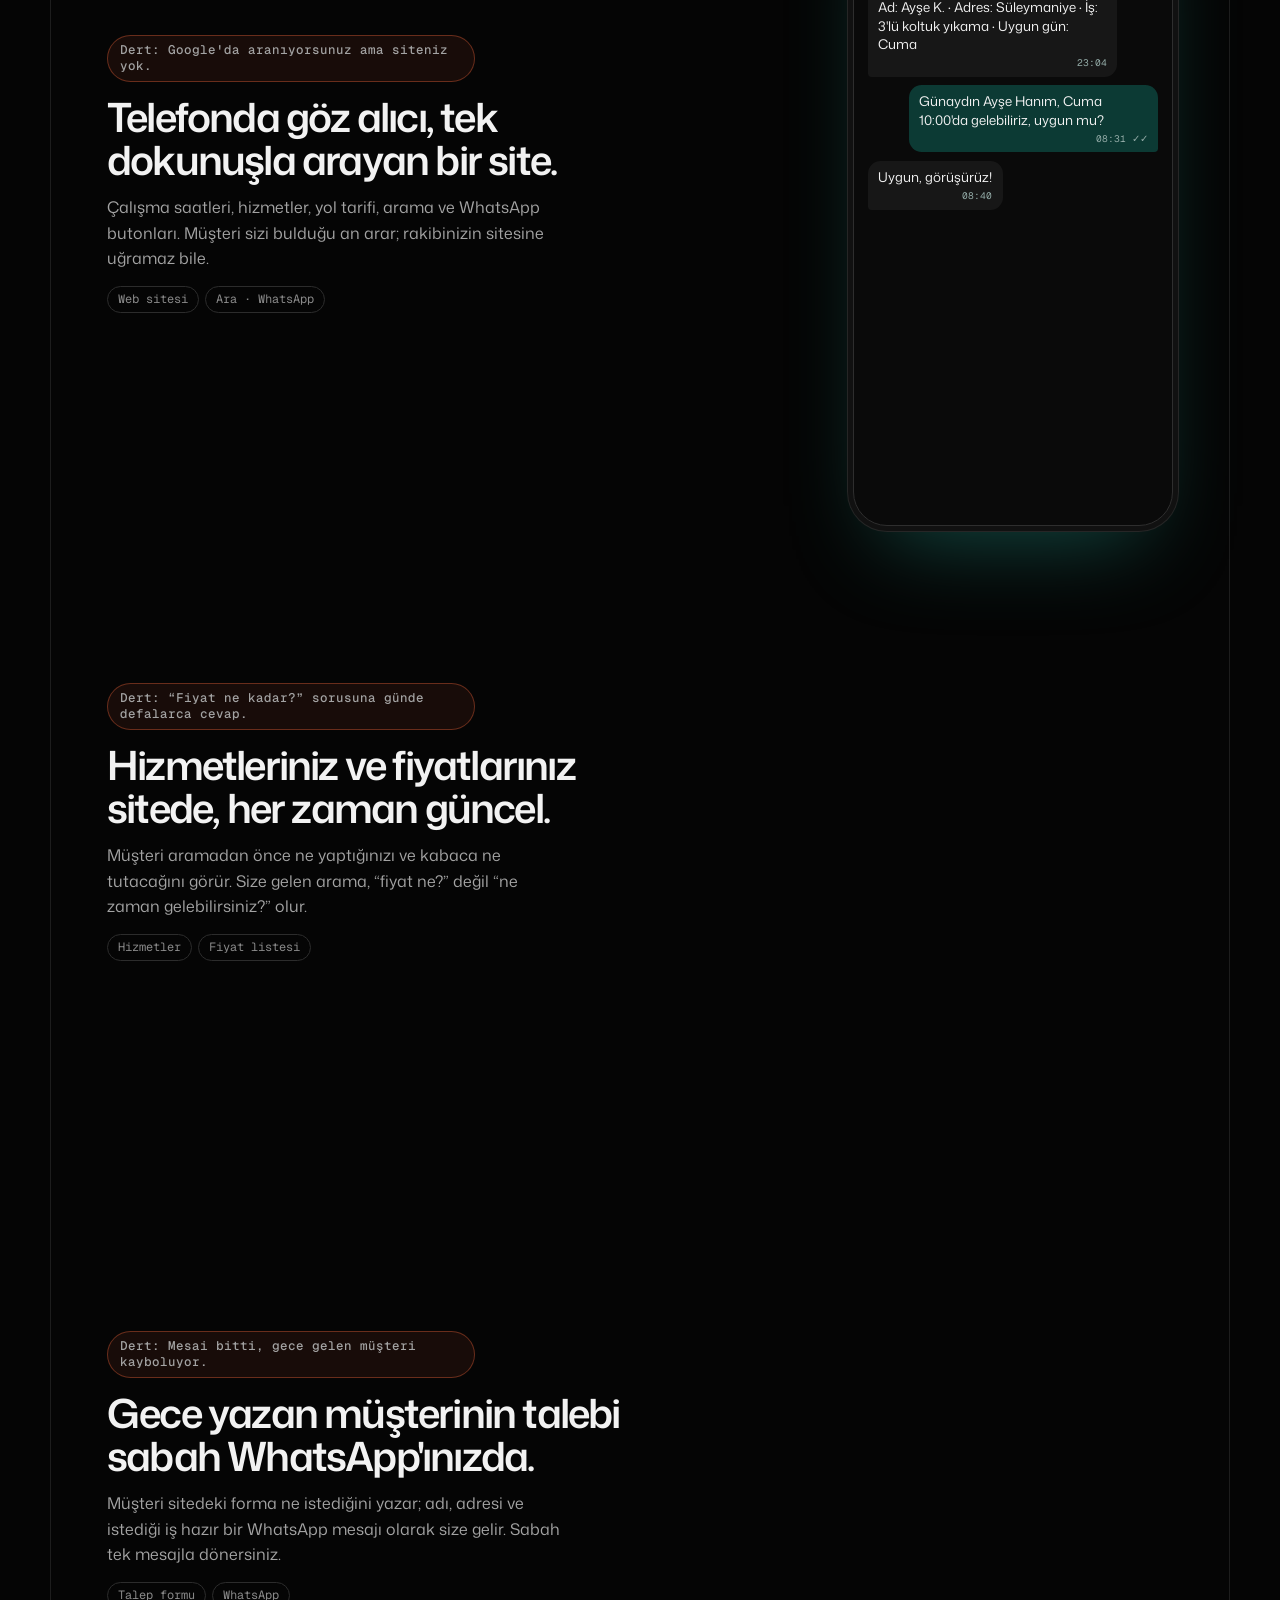
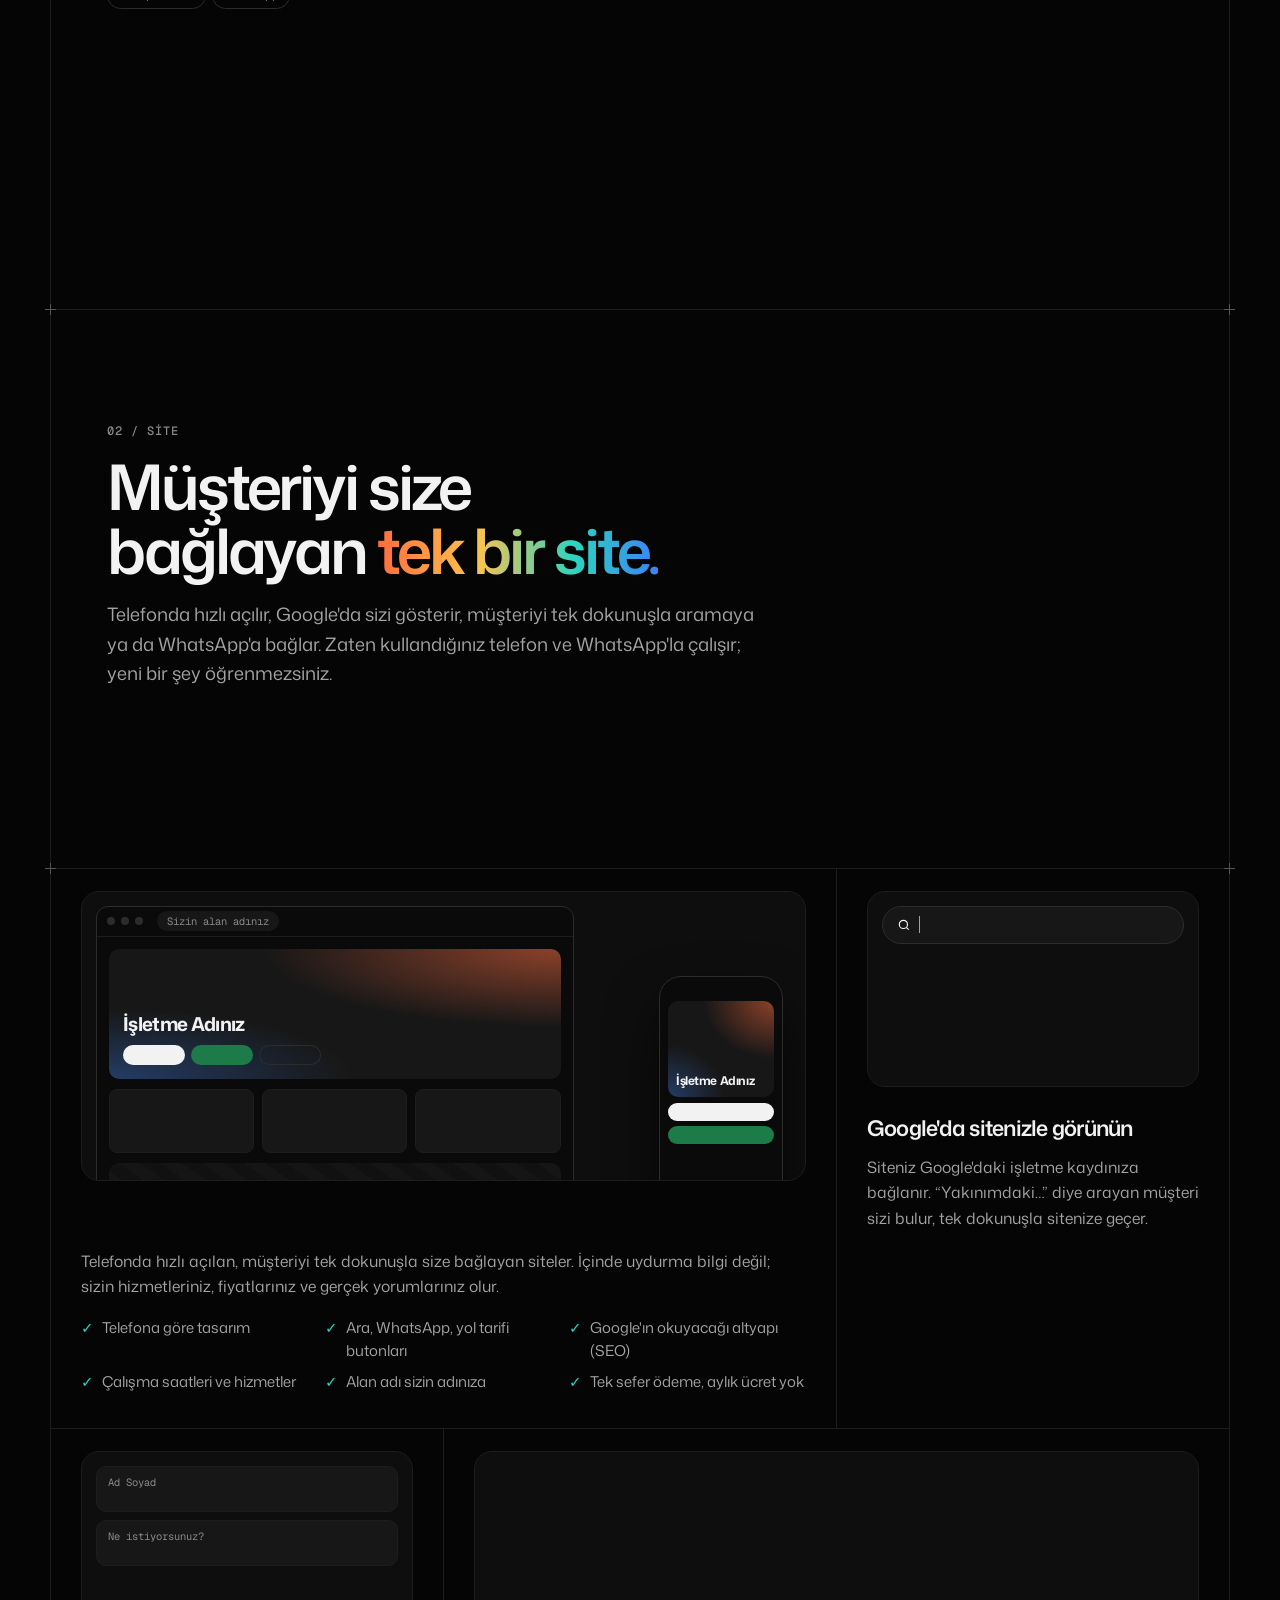
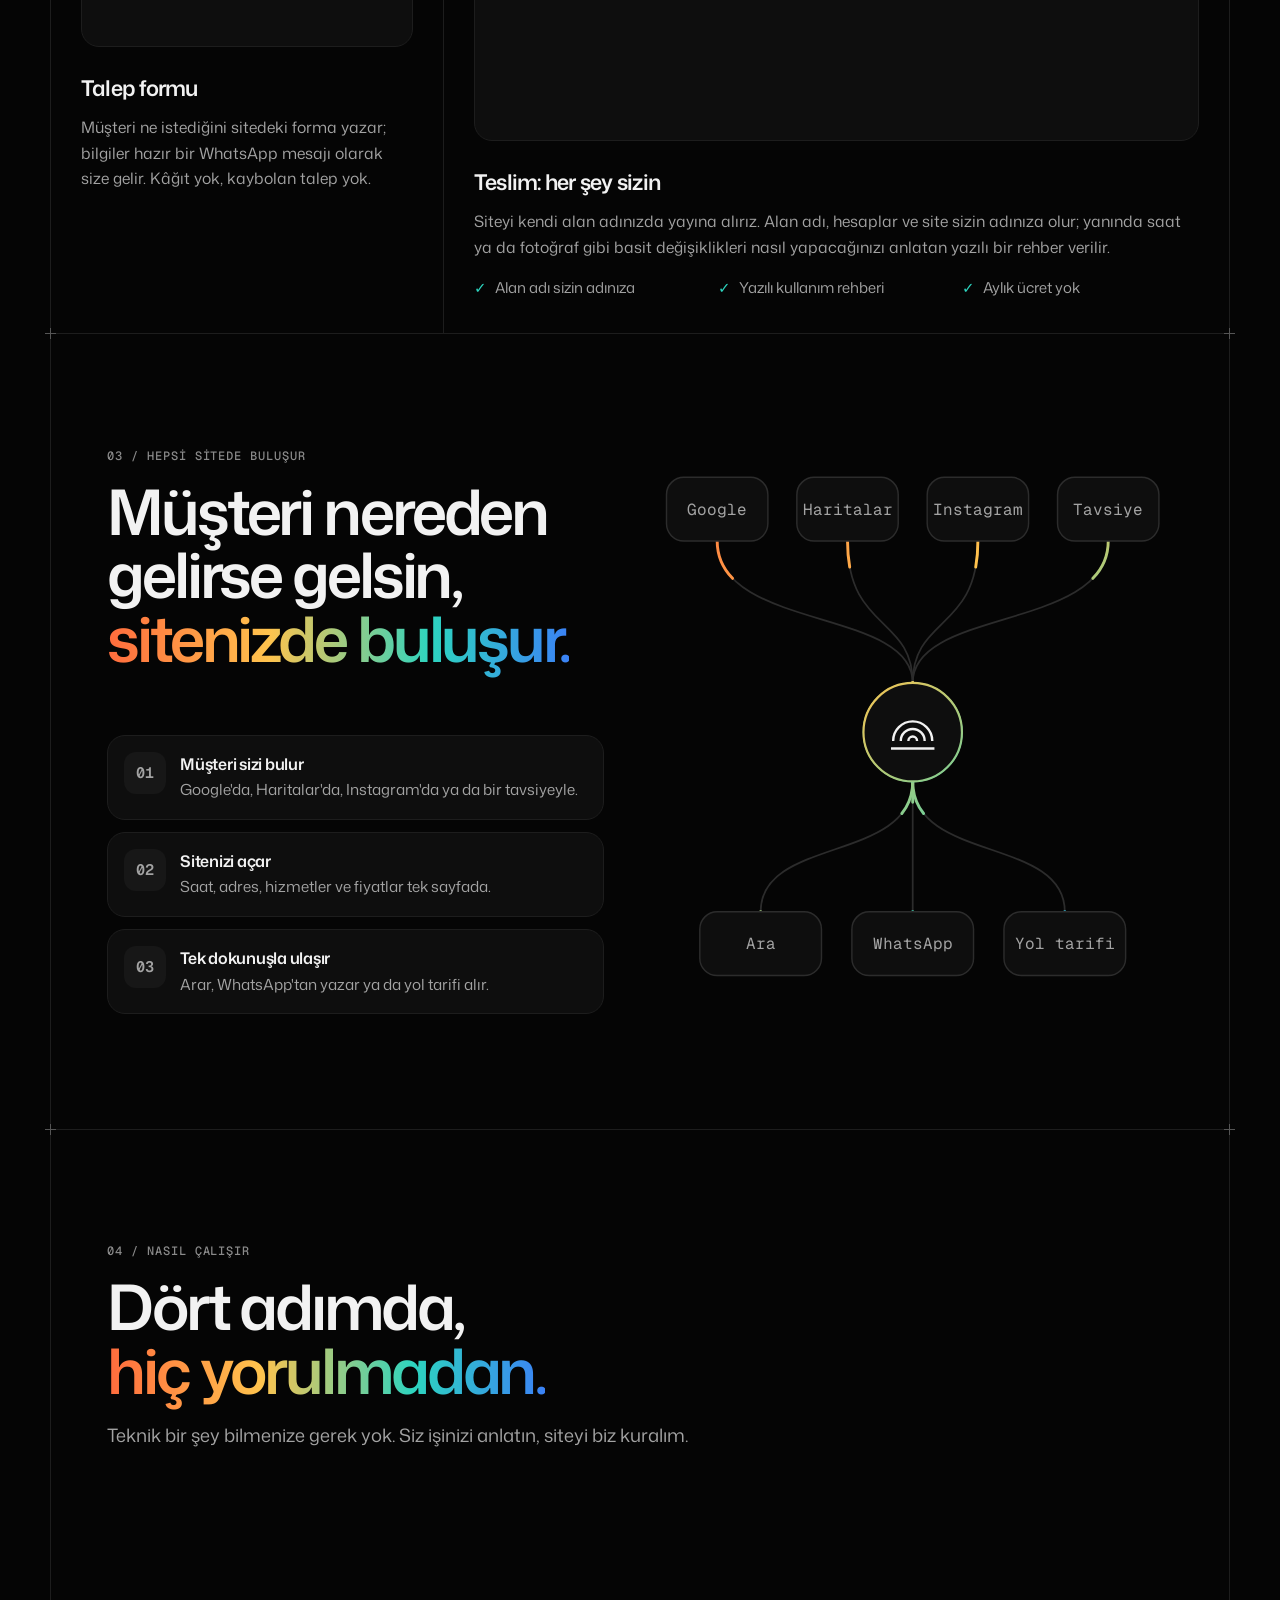
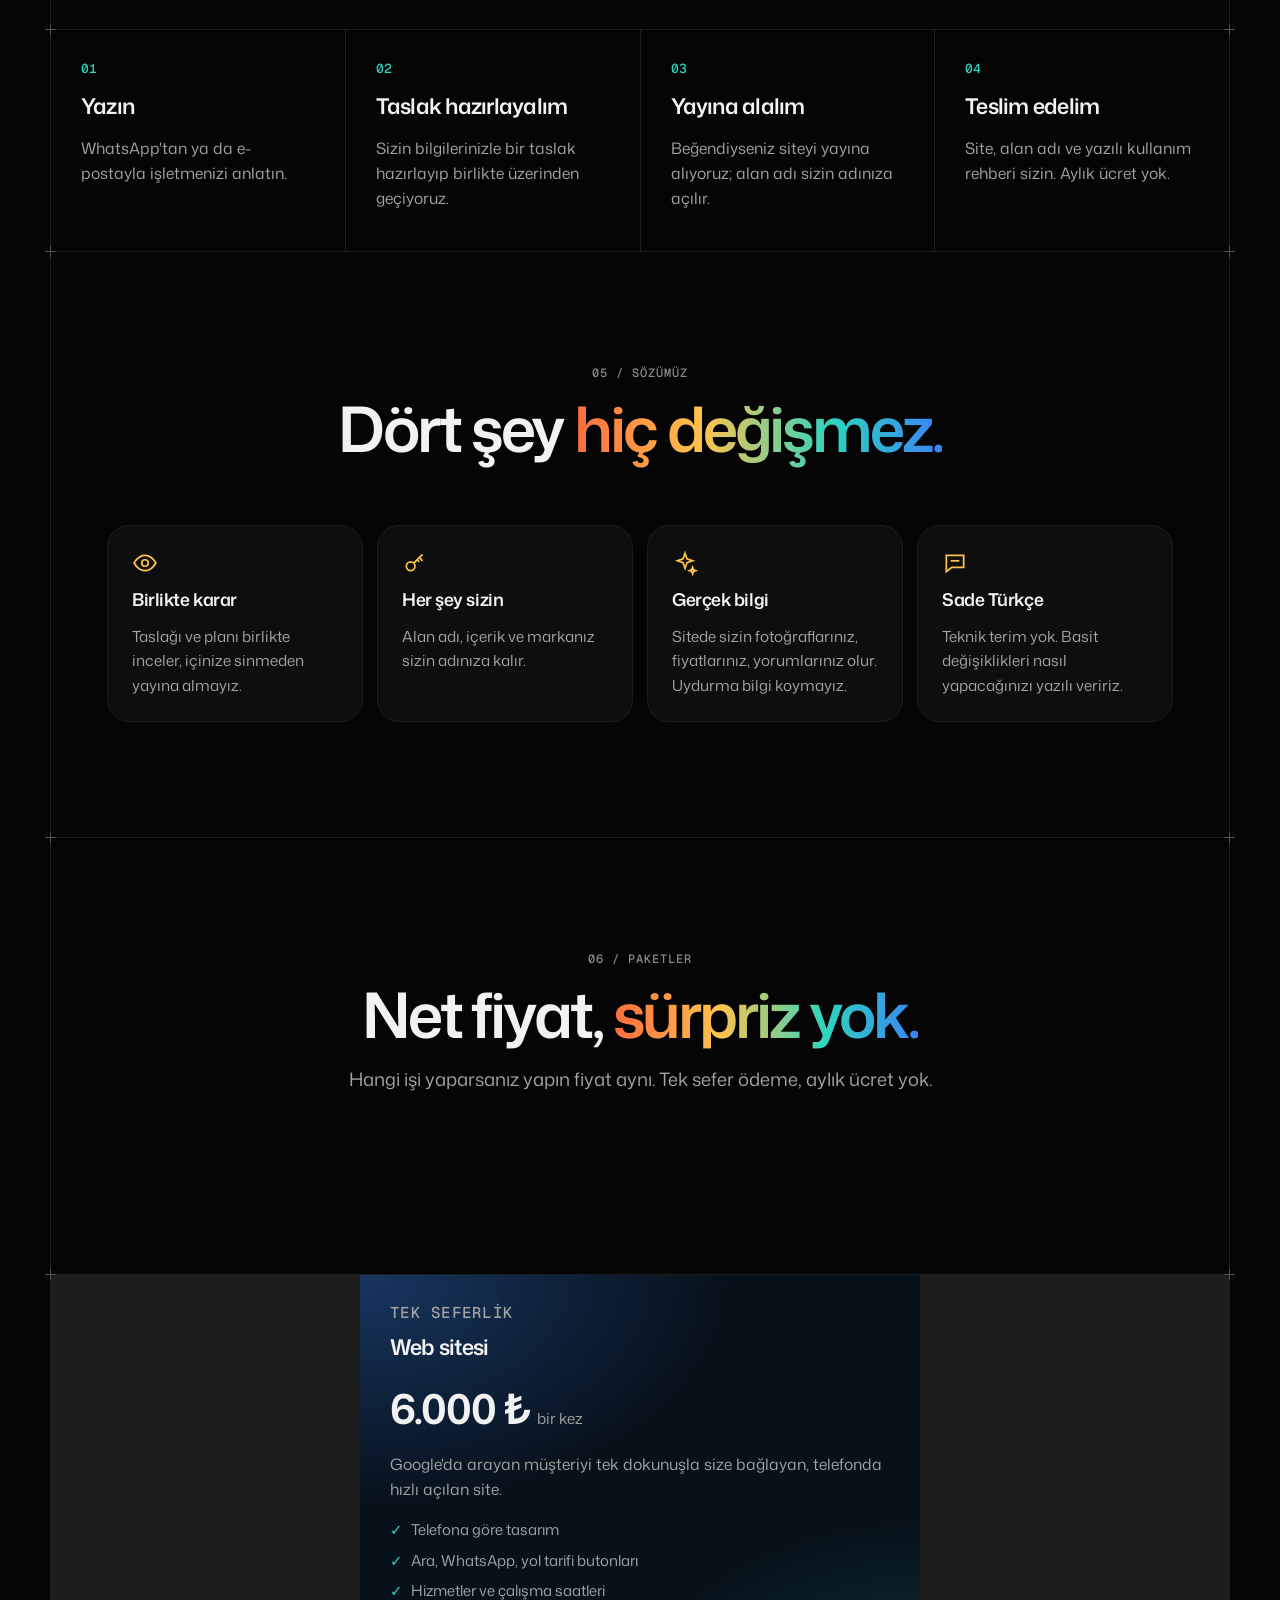
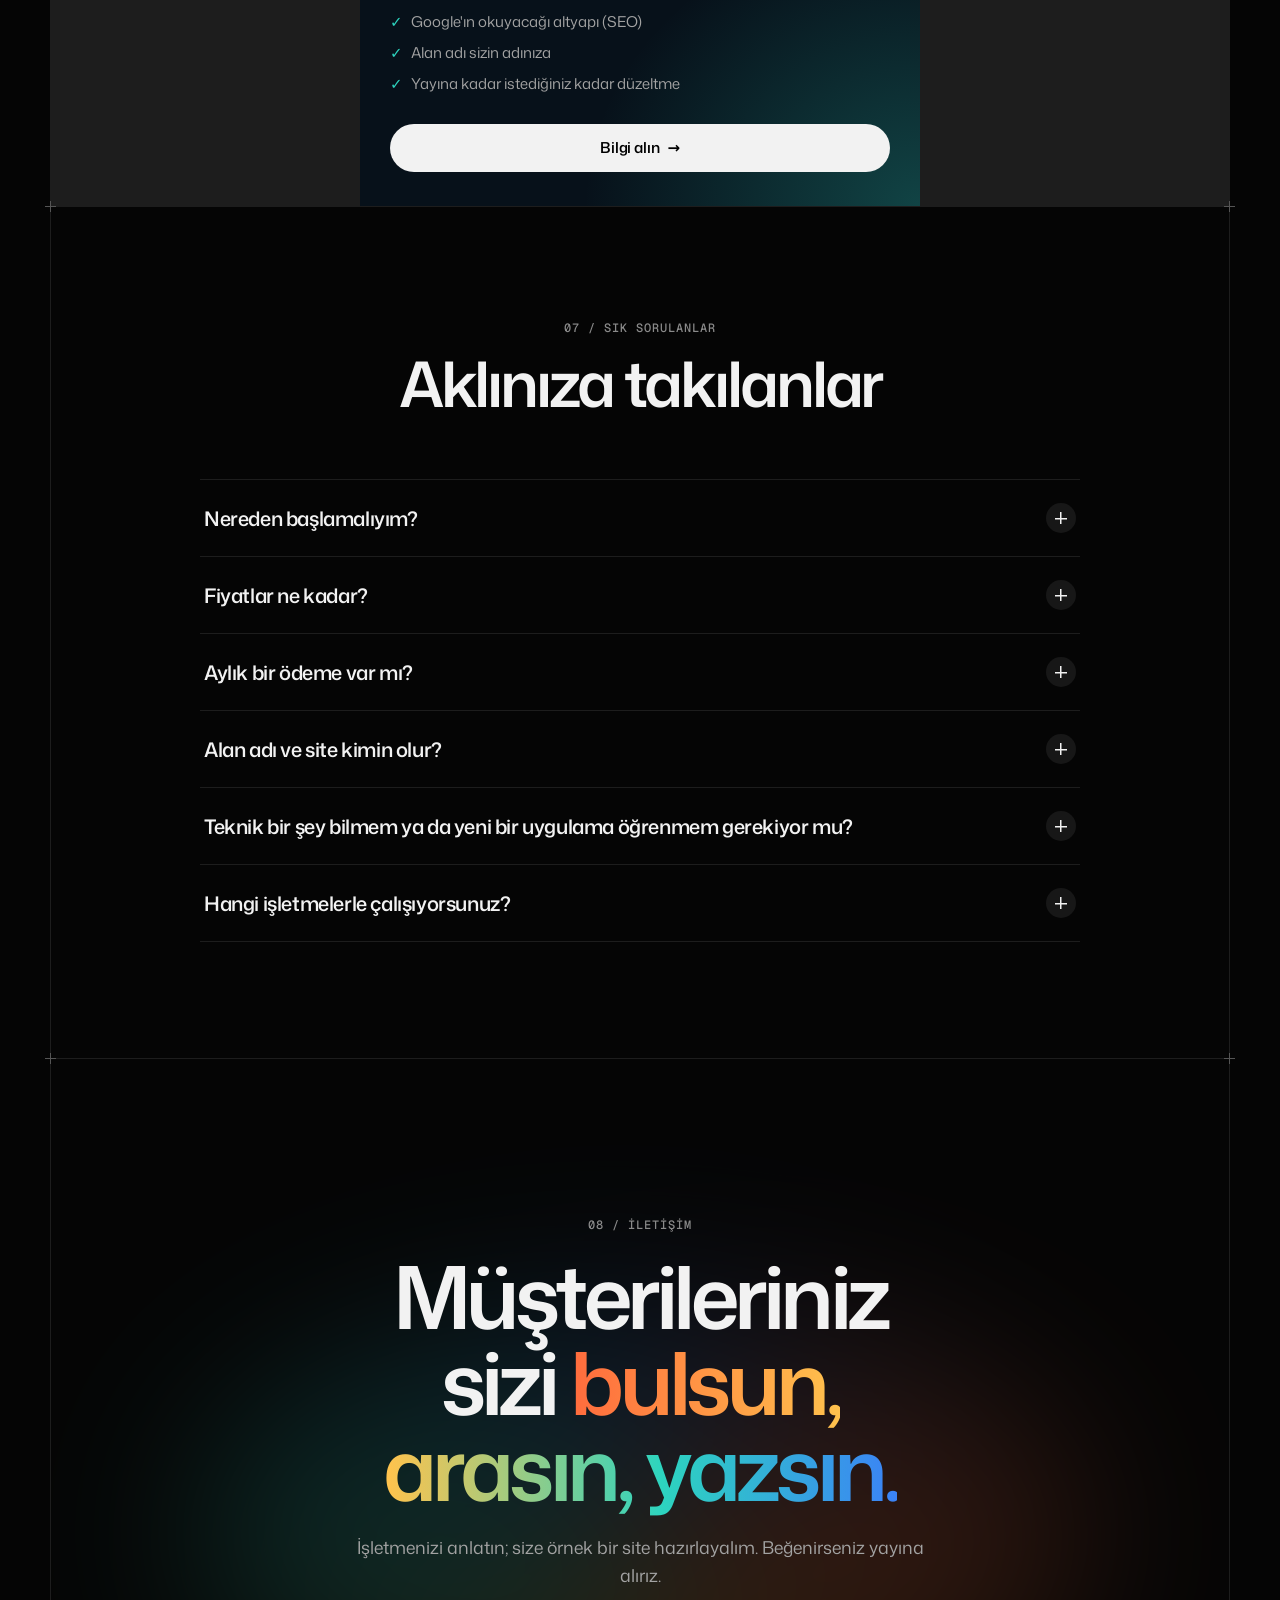
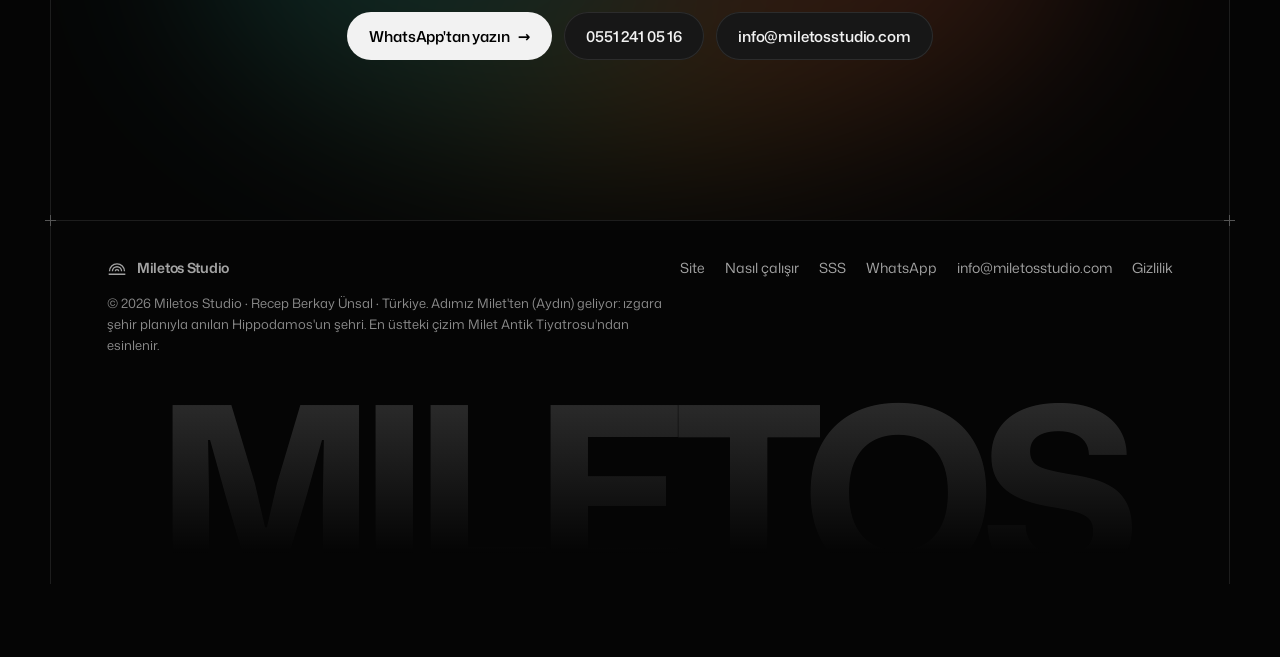
==== commit 93b458cb: "Ana sayfa sadece web sitesini anlatıyor: başlık, hikâye, hizmet kartları, akış ve süreç sadeleşti Co" ====
--- a/index.html
+++ b/index.html
@@ -3,21 +3,21 @@
 <head>
   <meta charset="utf-8" />
   <meta name="viewport" content="width=device-width, initial-scale=1" />
-  <title>Miletos Studio | İşletmeler için web sitesi, Google profili ve WhatsApp düzeni</title>
-  <meta name="description" content="Miletos Studio; yerel işletmeler için telefonda hızlı açılan web siteleri kurar, Google İşletme Profili, WhatsApp Business, online randevu ve QR menüyü düzene sokar. Bize ulaşın, işinize uygun çözümü birlikte kuralım." />
+  <title>Miletos Studio | Yerel işletmeler için web sitesi</title>
+  <meta name="description" content="Miletos Studio; yerel işletmeler için telefonda hızlı açılan, müşteriyi tek dokunuşla arama ve WhatsApp'a bağlayan web siteleri kurar. Tek sefer ödeme, aylık ücret yok." />
   <link rel="canonical" href="https://miletosstudio.com/" />
   <meta name="theme-color" content="#050505" />
   <meta property="og:type" content="website" />
   <meta property="og:locale" content="tr_TR" />
   <meta property="og:url" content="https://miletosstudio.com/" />
   <meta property="og:title" content="Miletos Studio — Siz işinize bakın, gerisini siteniz halletsin." />
-  <meta property="og:description" content="Web sitesi, Google İşletme Profili, yorum toplama, WhatsApp Business düzeni, online randevu, QR menü ve dijital kartvizit. Bize ulaşın, işinize uygun çözümü birlikte kuralım." />
+  <meta property="og:description" content="Telefonda hızlı açılan, Google'da sizi gösteren, müşteriyi tek dokunuşla size bağlayan web siteleri. Tek sefer ödeme, aylık ücret yok." />
   <link rel="icon" href="data:image/svg+xml,%3Csvg xmlns='http://www.w3.org/2000/svg' viewBox='0 0 24 24'%3E%3Crect width='24' height='24' rx='5'/%3E%3Cpath d='M3 16a9 9 0 0 1 18 0M6.5 16a5.5 5.5 0 0 1 11 0M10 16a2 2 0 0 1 4 0M2 19.5h20' fill='none' stroke='%23fff' stroke-width='1.6'/%3E%3C/svg%3E" />
   <link rel="preload" href="assets/fonts/mona-sans-latin-wght-normal.woff2" as="font" type="font/woff2" crossorigin />
   <link rel="preload" href="assets/fonts/mona-sans-latin-ext-wght-normal.woff2" as="font" type="font/woff2" crossorigin />
   <link rel="stylesheet" href="assets/site.css" />
   <script type="application/ld+json">
-    {"@context":"https://schema.org","@type":"ProfessionalService","name":"Miletos Studio","url":"https://miletosstudio.com/","email":"info@miletosstudio.com","telephone":"+905512410516","areaServed":"TR","description":"Yerel işletmeler için web sitesi, Google İşletme Profili, yorum toplama, WhatsApp Business düzeni, online randevu, QR menü, dijital kartvizit, kurumsal e-posta ve bakım."}
+    {"@context":"https://schema.org","@type":"ProfessionalService","name":"Miletos Studio","url":"https://miletosstudio.com/","email":"info@miletosstudio.com","telephone":"+905512410516","areaServed":"TR","description":"Yerel işletmeler için telefonda hızlı açılan web siteleri. Tek sefer ödeme, aylık ücret yok."}
   </script>
 </head>
 <body>
@@ -28,8 +28,8 @@
         Miletos Studio
       </a>
       <nav class="links" aria-label="Menü">
-        <a href="#dertler">Çözümler</a>
-        <a href="#hizmetler">Hizmetler</a>
+        <a href="#dertler">Neyi çözer?</a>
+        <a href="#hizmetler">Site</a>
         <a href="#surec">Nasıl çalışır</a>
         <a href="#paketler">Paketler</a>
         <a href="#sss">SSS</a>
@@ -42,19 +42,19 @@
   <main class="page">
     <section class="hero">
       <div class="hero-copy">
-        <p class="eyebrow"><b>Web · Google</b> Yerel işletmeler için</p>
+        <p class="eyebrow"><b>Web sitesi</b> Yerel işletmeler için</p>
         <h1>
           <span class="l">Siz işinize bakın.</span>
-          <span class="rot" aria-hidden="true"><span>Web siteniz</span><span>WhatsApp'ınız</span><span>Takviminiz</span><span>QR menünüz</span></span>
-          <span class="sr-only">Web siteniz, WhatsApp'ınız ve takviminiz</span>
+          <span class="rot" aria-hidden="true"><span>Web siteniz</span><span>Ara butonunuz</span><span>Talep formunuz</span><span>Fiyat listeniz</span></span>
+          <span class="sr-only">Web siteniz</span>
           <span class="l">gerisini halletsin.</span>
         </h1>
-        <p class="lead">Miletos Studio, yerel işletmeler için <strong>telefonda hızlı açılan web siteleri</strong> kurar; Google profilinizi, WhatsApp'ınızı ve randevularınızı <strong>düzene sokar</strong>. Müşteri sizi kolay bulur, aynı soruya yüz kez cevap vermezsiniz.</p>
+        <p class="lead">Miletos Studio, yerel işletmeler için <strong>telefonda hızlı açılan web siteleri</strong> kurar. Müşteri sizi Google'da bulur, hizmetlerinizi ve fiyatlarınızı görür, <strong>tek dokunuşla arar ya da WhatsApp'tan yazar</strong>. Tek sefer ödeme, aylık ücret yok.</p>
         <div class="cta">
           <a class="btn btn-primary magnetic" href="#iletisim">Bize ulaşın <span aria-hidden="true">→</span></a>
-          <a class="btn btn-ghost magnetic" href="#dertler">Neleri çözüyoruz?</a>
-        </div>
-        <p class="hero-note"><span>Alan adı sizin adınıza</span><span>Değişiklikleri biz yaparız</span><span>Sade Türkçe destek</span></p>
+          <a class="btn btn-ghost magnetic" href="#dertler">Site neyi çözer?</a>
+        </div>
+        <p class="hero-note"><span>Alan adı sizin adınıza</span><span>Tek sefer ödeme</span><span>Sade Türkçe destek</span></p>
       </div>
 
       <div class="visual" aria-hidden="true">
@@ -97,16 +97,16 @@
             <path pathLength="1" style="--s:6s" d="M-173.87 46.59A180 180 0 1 1 173.87 46.59" />
           </g>
         </svg>
-        <div class="toast t1"><i style="color:var(--c3)"><svg width="16" height="16" viewBox="0 0 24 24" fill="none" stroke="currentColor" stroke-width="2"><path d="M4 5h16v11H9l-5 4z" /></svg></i><div><b>Otomatik cevap gitti</b><small>23:04 · WhatsApp</small></div></div>
-        <div class="toast t2"><i style="color:var(--c2)"><svg width="16" height="16" viewBox="0 0 24 24" fill="none" stroke="currentColor" stroke-width="2"><rect x="4" y="5" width="16" height="15" rx="2" /><path d="M4 10h16M9 3v4M15 3v4" /></svg></i><div><b>Yeni randevu: Cuma 10:30</b><small>Takvime eklendi</small></div></div>
-        <div class="toast t3"><i style="color:var(--c1)"><svg width="16" height="16" viewBox="0 0 24 24" fill="none" stroke="currentColor" stroke-width="2"><path d="m12 4 2.4 5 5.4.6-4 3.7 1.1 5.4L12 16l-4.9 2.7 1.1-5.4-4-3.7 5.4-.6z" /></svg></i><div><b>Yeni yorum: ★★★★★</b><small>Tezgâhtaki QR karttan</small></div></div>
+        <div class="toast t1"><i style="color:var(--c3)"><svg width="16" height="16" viewBox="0 0 24 24" fill="none" stroke="currentColor" stroke-width="2"><path d="M4 5h16v11H9l-5 4z" /></svg></i><div><b>Siteden WhatsApp mesajı</b><small>23:04 · Talep formu</small></div></div>
+        <div class="toast t2"><i style="color:var(--c2)"><svg width="16" height="16" viewBox="0 0 24 24" fill="none" stroke="currentColor" stroke-width="2"><rect x="4" y="5" width="16" height="15" rx="2" /><path d="M4 10h16M9 3v4M15 3v4" /></svg></i><div><b>Siteden arama geldi</b><small>Ara butonu · 10:30</small></div></div>
+        <div class="toast t3"><i style="color:var(--c1)"><svg width="16" height="16" viewBox="0 0 24 24" fill="none" stroke="currentColor" stroke-width="2"><path d="m12 4 2.4 5 5.4.6-4 3.7 1.1 5.4L12 16l-4.9 2.7 1.1-5.4-4-3.7 5.4-.6z" /></svg></i><div><b>Yol tarifi istendi</b><small>Google'dan sitenize</small></div></div>
       </div>
     </section>
 
     <div class="marquee x" aria-hidden="true">
       <div class="marquee-track">
-        <ul><li>Web sitesi</li><li>Google İşletme Profili</li><li>Yorum toplama</li><li>WhatsApp Business düzeni</li><li>Online randevu</li><li>QR menü</li><li>Dijital kartvizit</li><li>Talep formu</li><li>Kurumsal e-posta</li><li>Bakım ve güncelleme</li></ul>
-        <ul><li>Web sitesi</li><li>Google İşletme Profili</li><li>Yorum toplama</li><li>WhatsApp Business düzeni</li><li>Online randevu</li><li>QR menü</li><li>Dijital kartvizit</li><li>Talep formu</li><li>Kurumsal e-posta</li><li>Bakım ve güncelleme</li></ul>
+        <ul><li>Telefona uygun tasarım</li><li>Ara butonu</li><li>WhatsApp butonu</li><li>Yol tarifi</li><li>Hizmetler ve fiyatlar</li><li>Çalışma saatleri</li><li>Talep formu</li><li>Google'ın okuyacağı altyapı</li><li>Alan adı sizin adınıza</li><li>Tek sefer ödeme</li></ul>
+        <ul><li>Telefona uygun tasarım</li><li>Ara butonu</li><li>WhatsApp butonu</li><li>Yol tarifi</li><li>Hizmetler ve fiyatlar</li><li>Çalışma saatleri</li><li>Talep formu</li><li>Google'ın okuyacağı altyapı</li><li>Alan adı sizin adınıza</li><li>Tek sefer ödeme</li></ul>
       </div>
     </div>
 
@@ -114,104 +114,55 @@
       <div class="head">
         <p class="label">01 / Tanıdık geldi mi?</p>
         <h2 class="split">Müşteri kaybı gürültü yapmaz. <span class="grad">Sessizce gider.</span></h2>
-        <p>Cevapsız kalan bir mesaj, Google'da yanlış yazan bir saat, eski kalmış bir fiyat listesi… Küçük dertler gibi görünür ama her biri bir müşteri demektir. Aşağı kaydırın; her derdin çözümünü telefonda canlı görün.</p>
+        <p>Google'da bulunamayan bir işletme, mesai dışında ulaşılamayan bir telefon, her gün yeniden sorulan fiyatlar… Küçük dertler gibi görünür ama her biri bir müşteri demektir. Aşağı kaydırın; sitenin bunları nasıl çözdüğünü telefonda canlı görün.</p>
       </div>
 
       <div class="story">
         <div class="steps">
           <article class="step" data-screen="0">
-            <p class="pain">Dert: Mesai bitti, mesajlar sabaha kadar cevapsız.</p>
-            <h3>Gece yarısı bile saniyesinde cevap.</h3>
-            <p>Müşteri yazdığı an çalışma saatleriniz, adresiniz ve randevu linkiniz gider. WhatsApp Business'ın kendi mesai dışı mesajıyla kurulur; ek uygulama gerekmez.</p>
-            <div class="tags"><span>WhatsApp Business</span><span>Mesai dışı mesajı</span></div>
-          </article>
-          <article class="step" data-screen="1">
-            <p class="pain">Dert: Aynı sorulara günde defalarca cevap.</p>
-            <h3>Sık sorulanlara tek dokunuşla cevap.</h3>
-            <p>“Neredesiniz?”, “Fiyat ne kadar?”, “Cumartesi açık mısınız?” Her birine hazır cevap yazarız; siz “/” yazıp seçersiniz, cevap saniyesinde gider. Konum, fiyat listesi ve katalog hep elinizin altında.</p>
-            <div class="tags"><span>Hızlı yanıtlar</span><span>Katalog</span></div>
-          </article>
-          <article class="step" data-screen="2">
-            <p class="pain">Dert: Randevular telefonda, defterde, akılda.</p>
-            <h3>Müşteri boş saati görür, randevuyu kendisi alır.</h3>
-            <p>Size özel bir randevu sayfası kurarız. Müşteri uygun saati seçer, randevu takviminize düşer. Linki sitenize, WhatsApp'ınıza ve Instagram'ınıza koyarız.</p>
-            <div class="tags"><span>Online randevu</span><span>Takvim</span></div>
-          </article>
-          <article class="step" data-screen="3">
-            <p class="pain">Dert: Google'da saatiniz yanlış, fotoğrafınız yok.</p>
-            <h3>Haritada eksiksiz, güven veren bir profil.</h3>
-            <p>Doğru saat, doğru telefon, fotoğraflar, hizmetler ve site linki. “Yakınımdaki…” diye arayan müşteri sizi eksiksiz görür, kapınızdan dönmez.</p>
-            <div class="tags"><span>Google İşletme Profili</span><span>Haritalar</span></div>
-          </article>
-          <article class="step" data-screen="4">
-            <p class="pain">Dert: Fiyat değişti, menüyü yeniden bastırmak gerekiyor.</p>
-            <h3>QR'ı okutan her zaman güncel listeyi görür.</h3>
-            <p>Menünüz ya da fiyat listeniz telefonda açılan şık bir sayfa olur. Fiyat değişince bize yazmanız yeterli, biz güncelleriz; masadaki, tezgâhtaki QR hiç değişmez.</p>
-            <div class="tags"><span>QR menü</span><span>Fiyat listesi</span></div>
-          </article>
-          <article class="step" data-screen="5">
-            <p class="pain">Dert: Memnun müşteri çok, Google'da yorum yok.</p>
-            <h3>Yorum istemek tek dokunuş.</h3>
-            <p>Tezgâha koyacağınız QR kartı hazırlarız; okutan müşteri doğrudan yorum ekranına gelir. WhatsApp'ta da hazır bir teşekkür mesajı olur: iş bitince “/yorum” yazıp gönderirsiniz.</p>
-            <div class="tags"><span>Google yorumları</span><span>QR kart</span><span>WhatsApp</span></div>
-          </article>
-          <article class="step" data-screen="6">
             <p class="pain">Dert: Google'da aranıyorsunuz ama siteniz yok.</p>
             <h3>Telefonda göz alıcı, tek dokunuşla arayan bir site.</h3>
             <p>Çalışma saatleri, hizmetler, yol tarifi, arama ve WhatsApp butonları. Müşteri sizi bulduğu an arar; rakibinizin sitesine uğramaz bile.</p>
-            <div class="tags"><span>Web sitesi</span><span>Google Haritalar</span></div>
+            <div class="tags"><span>Web sitesi</span><span>Ara · WhatsApp</span></div>
+          </article>
+          <article class="step" data-screen="1">
+            <p class="pain">Dert: “Fiyat ne kadar?” sorusuna günde defalarca cevap.</p>
+            <h3>Hizmetleriniz ve fiyatlarınız sitede, her zaman güncel.</h3>
+            <p>Müşteri aramadan önce ne yaptığınızı ve kabaca ne tutacağını görür. Size gelen arama, “fiyat ne?” değil “ne zaman gelebilirsiniz?” olur.</p>
+            <div class="tags"><span>Hizmetler</span><span>Fiyat listesi</span></div>
+          </article>
+          <article class="step" data-screen="2">
+            <p class="pain">Dert: Mesai bitti, gece gelen müşteri kayboluyor.</p>
+            <h3>Gece yazan müşterinin talebi sabah WhatsApp'ınızda.</h3>
+            <p>Müşteri sitedeki forma ne istediğini yazar; adı, adresi ve istediği iş hazır bir WhatsApp mesajı olarak size gelir. Sabah tek mesajla dönersiniz.</p>
+            <div class="tags"><span>Talep formu</span><span>WhatsApp</span></div>
           </article>
         </div>
 
         <div class="phone-wrap" aria-hidden="true">
           <div class="phone">
             <div class="screen" data-i="0">
-              <div class="app-bar"><span class="av">M</span><div><b>Müşteri</b><small>WhatsApp · çevrimiçi</small></div></div>
-              <p class="sys">Bugün 23:04</p>
-              <p class="msg in" style="--d:150ms">Merhaba, yarın sabah açık mısınız? Fiyat da sorabilir miyim?<time>23:04</time></p>
-              <p class="msg out" style="--d:900ms"><span class="auto">⚡ Otomatik yanıt</span>Merhaba! Şu an kapalıyız, yarın 09:00'da açılıyoruz. Randevu ve adres için: <u>Randevu al →</u><time>23:04 ✓✓</time></p>
-              <p class="msg in" style="--d:1700ms">Süper, yarın 10:00'a aldım, teşekkürler!<time>23:05</time></p>
-            </div>
-            <div class="screen" data-i="1">
-              <div class="app-bar"><span class="av">M</span><div><b>Müşteri</b><small>WhatsApp Business</small></div></div>
-              <p class="msg in" style="--d:150ms">Merhaba, neredesiniz? Fiyat listeniz var mı?<time>11:20</time></p>
-              <p class="msg out" style="--d:900ms"><span class="auto">Hızlı yanıt · /konum</span>Adresimiz ve yol tarifi: <u>Haritada aç →</u><time>11:20 ✓✓</time></p>
-              <p class="msg out" style="--d:1600ms"><span class="auto">Hızlı yanıt · /fiyat</span>Güncel fiyat listemiz: <u>Listeyi aç →</u><time>11:20 ✓✓</time></p>
-            </div>
-            <div class="screen" data-i="2">
-              <div class="app-bar"><span class="av warm">R</span><div><b>Randevu al</b><small>İşletme Adınız</small></div></div>
-              <p class="sys">Cuma · boş saatler</p>
-              <div class="slots"><span class="busy">09:00</span><span class="busy">09:30</span><span class="pick">10:30</span><span>11:00</span><span class="busy">13:00</span><span>14:00</span><span>15:30</span><span class="busy">16:00</span><span>17:00</span></div>
-              <p class="msg out" style="--d:1300ms"><span class="auto">✓ Onaylandı</span>Randevunuz alındı: Cuma 10:30. Takviminize eklendi.</p>
-            </div>
-            <div class="screen" data-i="3">
-              <div class="app-bar"><span class="av">G</span><div><b>Google Haritalar</b><small>“yakınımdaki kuaför”</small></div></div>
-              <div class="ms-hero"><small>Açık · 09:00–19:00</small><h4>İşletme Adınız</h4><span style="color:var(--c2);font-size:3.6cqw">★★★★★ 4,9</span></div>
-              <div class="ms-row chk" style="--d:300ms"><span>Doğru saat ve telefon</span><em>✓</em></div>
-              <div class="ms-row chk" style="--d:700ms"><span>Fotoğraflar</span><em>✓</em></div>
-              <div class="ms-row chk" style="--d:1100ms"><span>Hizmetler ve site linki</span><em>✓</em></div>
-            </div>
-            <div class="screen" data-i="4">
-              <div class="ms-hero"><small>QR menü</small><h4>İşletme Adınız</h4></div>
-              <p class="sys" style="color:#4ade80">Fiyatlar güncellendi · bugün</p>
-              <div class="ms-row chk" style="--d:200ms"><span>Türk kahvesi</span><b>70 ₺</b></div>
-              <div class="ms-row chk" style="--d:450ms"><span>Kahvaltı tabağı</span><b>280 ₺</b></div>
-              <div class="ms-row chk" style="--d:700ms"><span>Tost</span><b>120 ₺</b></div>
-              <div class="ms-row chk" style="--d:950ms"><span>Taze portakal suyu</span><b>90 ₺</b></div>
-            </div>
-            <div class="screen" data-i="5">
-              <div class="app-bar"><span class="av">M</span><div><b>Müşteri</b><small>İş teslim edildi</small></div></div>
-              <p class="msg out" style="--d:150ms"><span class="auto">Hızlı yanıt · /yorum</span>İşiniz hazır, bizi tercih ettiğiniz için teşekkürler! Memnun kaldıysanız Google'da bir yorum bırakır mısınız?<time>17:40 ✓✓</time></p>
-              <p class="msg out" style="--d:800ms"><b style="color:var(--c2);letter-spacing:.1em">★★★★★</b><br /><u>Google'da yorum yaz →</u></p>
-              <p class="msg in" style="--d:1500ms">Tabii, hemen yazıyorum. Elinize sağlık!<time>17:52</time></p>
-            </div>
-            <div class="screen" data-i="6">
               <div class="ms-hero"><small>Şu an açık</small><h4>İşletme Adınız</h4><span style="color:var(--muted);font-size:3.6cqw">Hizmetleriniz, tek cümlede.</span></div>
               <div class="ms-btns"><span class="ms-btn">Ara</span><span class="ms-btn wa">WhatsApp</span><span class="ms-btn line">Yol tarifi</span></div>
               <div class="ms-row"><span>Bugün</span><em>09:00 – 18:00</em></div>
               <div class="ms-row"><span>Hizmetler</span><span>→</span></div>
               <div class="ms-row"><span>Konum</span><span>Haritada gör</span></div>
             </div>
+            <div class="screen" data-i="1">
+              <div class="ms-hero"><small>Hizmetler ve fiyatlar</small><h4>İşletme Adınız</h4></div>
+              <p class="sys" style="color:#4ade80">Fiyatlar güncel · bu ay</p>
+              <div class="ms-row chk" style="--d:200ms"><span>Halı yıkama (m²)</span><b>60 ₺</b></div>
+              <div class="ms-row chk" style="--d:450ms"><span>Koltuk takımı</span><b>1.200 ₺</b></div>
+              <div class="ms-row chk" style="--d:700ms"><span>Yatak yıkama</span><b>600 ₺</b></div>
+              <div class="ms-row chk" style="--d:950ms"><span>Adresten alım</span><b>Ücretsiz</b></div>
+            </div>
+            <div class="screen" data-i="2">
+              <div class="app-bar"><span class="av">M</span><div><b>Siteden talep</b><small>WhatsApp · 23:04</small></div></div>
+              <p class="sys">Bugün 23:04</p>
+              <p class="msg in" style="--d:150ms"><span class="auto">Talep formu</span>Ad: Ayşe K. · Adres: Süleymaniye · İş: 3'lü koltuk yıkama · Uygun gün: Cuma<time>23:04</time></p>
+              <p class="msg out" style="--d:1100ms">Günaydın Ayşe Hanım, Cuma 10:00'da gelebiliriz, uygun mu?<time>08:31 ✓✓</time></p>
+              <p class="msg in" style="--d:1900ms">Uygun, görüşürüz!<time>08:40</time></p>
+            </div>
           </div>
         </div>
       </div>
@@ -219,9 +170,9 @@
 
     <section id="hizmetler" class="block x">
       <div class="head">
-        <p class="label">02 / Hizmetler</p>
-        <h2 class="split">İşinizi büyüten her şey, <span class="grad">tek elden.</span></h2>
-        <p>Sitenizle başlıyoruz, sonra Google'dan WhatsApp'a, müşterinin size ulaştığı her yeri düzene sokuyoruz. Zaten kullandığınız araçlarla, sade Türkçeyle.</p>
+        <p class="label">02 / Site</p>
+        <h2 class="split">Müşteriyi size bağlayan <span class="grad">tek bir site.</span></h2>
+        <p>Telefonda hızlı açılır, Google'da sizi gösterir, müşteriyi tek dokunuşla aramaya ya da WhatsApp'a bağlar. Zaten kullandığınız telefon ve WhatsApp'la çalışır; yeni bir şey öğrenmezsiniz.</p>
       </div>
     </section>
     <div class="bento x">
@@ -243,99 +194,33 @@
         <ul class="ticks"><li>Telefona göre tasarım</li><li>Ara, WhatsApp, yol tarifi butonları</li><li>Google'ın okuyacağı altyapı (SEO)</li><li>Çalışma saatleri ve hizmetler</li><li>Alan adı sizin adınıza</li><li>Tek sefer ödeme, aylık ücret yok</li></ul>
       </article>
       <article class="card">
-        <div class="demo" aria-hidden="true"><div class="chat">
-          <p class="b" style="--d:0s">Merhaba, cumartesi açık mısınız?</p>
-          <p class="b out" style="--d:1.3s">Hoş geldiniz! Cumartesi 09:00–18:00 açığız. Fiyatlar için kataloğumuza bakabilirsiniz.</p>
-          <p class="b" style="--d:2.8s">Süper, teşekkürler!</p>
-        </div></div>
-        <h3>WhatsApp Business düzeni</h3>
-        <p>Karşılama ve mesai dışı mesajı, sık sorulanlara hızlı yanıtlar, ürün ve hizmet kataloğu, eksiksiz profil. Hepsi WhatsApp Business'ın kendi özellikleriyle.</p>
-      </article>
-      <article class="card">
         <div class="demo" aria-hidden="true">
-          <div class="cal">
-            <b>Pzt</b><b>Sal</b><b>Çar</b><b>Per</b><b>Cum</b>
-            <span class="busy"></span><span></span><span class="busy"></span><span></span><span class="busy"></span>
-            <span></span><span class="busy"></span><span></span><span class="busy"></span><span class="pick"></span>
-            <span class="busy"></span><span></span><span></span><span class="busy"></span><span></span>
-          </div>
-          <div class="note"><svg width="18" height="18" viewBox="0 0 24 24" fill="none" stroke="#2dd4bf" stroke-width="2"><rect x="4" y="5" width="16" height="15" rx="2" /><path d="M4 10h16M9 3v4M15 3v4" /></svg><div>Yeni randevu: Cuma 10:30<small>Takviminize eklendi</small></div></div>
-        </div>
-        <h3>Online randevu</h3>
-        <p>Müşteri boş saati görür, kendisi seçer; randevu takviminize düşer. Telefonda randevu yazma, deftere not alma derdi biter.</p>
-      </article>
-      <article class="card">
-        <div class="demo" aria-hidden="true">
-          <div class="search"><svg width="14" height="14" viewBox="0 0 24 24" fill="none" stroke="currentColor" stroke-width="2"><circle cx="11" cy="11" r="7" /><path d="m20 20-4-4" /></svg><span>yakınımdaki tamirci</span></div>
+          <div class="search"><svg width="14" height="14" viewBox="0 0 24 24" fill="none" stroke="currentColor" stroke-width="2"><circle cx="11" cy="11" r="7" /><path d="m20 20-4-4" /></svg><span>yakınımdaki halı yıkama</span></div>
           <div class="result"><b>İşletme Adınız</b><small>Açık · 09:00–18:00</small><div><span>Web sitesi</span><span>Yol tarifi</span><span>Ara</span></div></div>
         </div>
-        <h3>Google İşletme Profili</h3>
-        <p>Haritalarda doğru saat, doğru telefon, fotoğraflar ve site linki. “Yakınımdaki…” diye arayan müşteri sizi eksiksiz görür.</p>
-      </article>
-      <article class="card card-glow">
-        <div class="demo" aria-hidden="true">
-          <div class="qrcard">
-            <svg class="qr" viewBox="-2 -2 29 29"><path id="qr" d="M0 0h7v1h-7zM8 0h2v1h-2zM11 0h1v1h-1zM13 0h2v1h-2zM16 0h1v1h-1zM18 0h7v1h-7zM0 1h1v1h-1zM6 1h1v1h-1zM8 1h4v1h-4zM13 1h2v1h-2zM18 1h1v1h-1zM24 1h1v1h-1zM0 2h1v1h-1zM2 2h3v1h-3zM6 2h1v1h-1zM9 2h1v1h-1zM11 2h1v1h-1zM13 2h4v1h-4zM18 2h1v1h-1zM20 2h3v1h-3zM24 2h1v1h-1zM0 3h1v1h-1zM2 3h3v1h-3zM6 3h1v1h-1zM9 3h1v1h-1zM12 3h1v1h-1zM14 3h3v1h-3zM18 3h1v1h-1zM20 3h3v1h-3zM24 3h1v1h-1zM0 4h1v1h-1zM2 4h3v1h-3zM6 4h1v1h-1zM9 4h2v1h-2zM12 4h2v1h-2zM16 4h1v1h-1zM18 4h1v1h-1zM20 4h3v1h-3zM24 4h1v1h-1zM0 5h1v1h-1zM6 5h1v1h-1zM12 5h1v1h-1zM14 5h2v1h-2zM18 5h1v1h-1zM24 5h1v1h-1zM0 6h7v1h-7zM8 6h3v1h-3zM12 6h3v1h-3zM16 6h1v1h-1zM18 6h7v1h-7zM11 7h1v1h-1zM15 7h1v1h-1zM3 8h1v1h-1zM6 8h1v1h-1zM9 8h2v1h-2zM12 8h5v1h-5zM18 8h3v1h-3zM22 8h2v1h-2zM3 9h3v1h-3zM8 9h4v1h-4zM14 9h4v1h-4zM24 9h1v1h-1zM4 10h4v1h-4zM9 10h11v1h-11zM22 10h3v1h-3zM0 11h2v1h-2zM4 11h1v1h-1zM6 11h4v1h-4zM11 11h2v1h-2zM15 11h1v1h-1zM17 11h1v1h-1zM22 11h3v1h-3zM3 12h2v1h-2zM6 12h1v1h-1zM12 12h1v1h-1zM14 12h5v1h-5zM21 12h1v1h-1zM0 13h5v1h-5zM11 13h1v1h-1zM17 13h1v1h-1zM19 13h1v1h-1zM22 13h2v1h-2zM1 14h3v1h-3zM6 14h2v1h-2zM11 14h1v1h-1zM13 14h2v1h-2zM19 14h1v1h-1zM22 14h3v1h-3zM0 15h1v1h-1zM2 15h3v1h-3zM6 15h2v1h-2zM10 15h1v1h-1zM15 15h4v1h-4zM20 15h1v1h-1zM24 15h1v1h-1zM3 16h1v1h-1zM5 16h3v1h-3zM13 16h1v1h-1zM18 16h1v1h-1zM8 17h1v1h-1zM12 17h6v1h-6zM21 17h1v1h-1zM24 17h1v1h-1zM0 18h7v1h-7zM10 18h1v1h-1zM12 18h1v1h-1zM16 18h2v1h-2zM19 18h3v1h-3zM23 18h1v1h-1zM0 19h1v1h-1zM6 19h1v1h-1zM8 19h3v1h-3zM13 19h1v1h-1zM17 19h3v1h-3zM21 19h3v1h-3zM0 20h1v1h-1zM2 20h3v1h-3zM6 20h1v1h-1zM9 20h2v1h-2zM14 20h2v1h-2zM17 20h2v1h-2zM22 20h1v1h-1zM24 20h1v1h-1zM0 21h1v1h-1zM2 21h3v1h-3zM6 21h1v1h-1zM9 21h2v1h-2zM13 21h2v1h-2zM16 21h7v1h-7zM24 21h1v1h-1zM0 22h1v1h-1zM2 22h3v1h-3zM6 22h1v1h-1zM9 22h5v1h-5zM16 22h1v1h-1zM19 22h1v1h-1zM21 22h1v1h-1zM24 22h1v1h-1zM0 23h1v1h-1zM6 23h1v1h-1zM11 23h1v1h-1zM15 23h5v1h-5zM21 23h3v1h-3zM0 24h7v1h-7zM10 24h7v1h-7zM20 24h1v1h-1zM22 24h3v1h-3z" /></svg>
-            <div><b>Memnun kaldınız mı?</b><small>Okutun, Google'da yorum yazın</small><div class="stars"><i style="--n:0">★</i><i style="--n:1">★</i><i style="--n:2">★</i><i style="--n:3">★</i><i style="--n:4">★</i></div></div>
-          </div>
-        </div>
-        <h3>Yorum toplama</h3>
-        <p>Tezgâha koyacağınız QR kart ve WhatsApp'ta tek dokunuşluk teşekkür mesajı. Müşteri doğrudan yorum ekranına gelir; yeni müşteri güvenle arar.</p>
-      </article>
-      <article class="card">
-        <div class="demo" aria-hidden="true">
-          <div class="qrmenu">
-            <svg class="qr" viewBox="-2 -2 29 29"><use href="#qr" /></svg>
-            <div class="rows">
-              <div class="row"><i style="--d:.6s"></i><div>Türk kahvesi<small>Sıcak içecek</small></div><em style="--d:.6s">70 ₺</em></div>
-              <div class="row"><i style="--d:1.6s"></i><div>Tost<small>Atıştırmalık</small></div><em style="--d:1.6s">120 ₺</em></div>
-            </div>
-          </div>
-          <div class="note"><svg width="18" height="18" viewBox="0 0 24 24" fill="none" stroke="#2dd4bf" stroke-width="2"><path d="m5 12 5 5L20 7" /></svg><div>Fiyatlar güncellendi<small>QR aynı, liste yeni</small></div></div>
-        </div>
-        <h3>QR menü ve fiyat listesi</h3>
-        <p>Menünüz ya da fiyat listeniz telefonda açılan bir sayfa olur. Fiyat değişince biz güncelleriz; masadaki QR'ı yeniden bastırmazsınız.</p>
-      </article>
-      <article class="card">
-        <div class="demo" aria-hidden="true">
-          <div class="vcard">
-            <span class="av">İA</span>
-            <b>İşletme Adınız</b>
-            <small>Hizmetleriniz, tek cümlede</small>
-            <div class="vbtns"><span style="--d:.4s">Ara</span><span class="wa" style="--d:.8s">WhatsApp</span><span class="line" style="--d:1.2s">Konum</span><span class="line" style="--d:1.6s">Instagram</span></div>
-          </div>
-        </div>
-        <h3>Dijital kartvizit</h3>
-        <p>Ara, WhatsApp, konum ve Instagram tek sayfada. QR'ını kartvizite, araca, vitrine basarsınız; numara değişse bile kart değil sayfa güncellenir.</p>
+        <h3>Google'da sitenizle görünün</h3>
+        <p>Siteniz Google'daki işletme kaydınıza bağlanır. “Yakınımdaki…” diye arayan müşteri sizi bulur, tek dokunuşla sitenize geçer.</p>
       </article>
       <article class="card">
         <div class="demo" aria-hidden="true">
           <div class="app">
             <div class="field"><small>Ad Soyad</small><span class="fill" style="--d:.2s"></span></div>
             <div class="field"><small>Ne istiyorsunuz?</small><span class="fill" style="--d:.9s"></span></div>
-            <div class="note" style="--d:2.4s"><svg width="18" height="18" viewBox="0 0 24 24" fill="none" stroke="#2dd4bf" stroke-width="2"><path d="m5 12 5 5L20 7" /></svg><div>Yeni talep tabloya eklendi<small>Size e-posta bildirimi gitti</small></div></div>
+            <div class="note" style="--d:2.4s"><svg width="18" height="18" viewBox="0 0 24 24" fill="none" stroke="#2dd4bf" stroke-width="2"><path d="m5 12 5 5L20 7" /></svg><div>Yeni talep WhatsApp'ınızda<small>Ad, adres ve istenen iş hazır</small></div></div>
           </div>
         </div>
-        <h3>Talep formu ve takip tablosu</h3>
-        <p>Sitenizden gelen teklif ve iletişim talepleri tek bir tabloya düşer, size bildirim gelir. Hiçbir talep kâğıtta ya da mesajlar arasında kaybolmaz.</p>
-      </article>
-      <article class="card">
-        <div class="demo" aria-hidden="true">
-          <div class="search"><svg width="14" height="14" viewBox="0 0 24 24" fill="none" stroke="currentColor" stroke-width="2"><rect x="3" y="5" width="18" height="14" rx="2" /><path d="m3 7 9 6 9-6" /></svg><span>info@isletmeniz.com</span></div>
-          <div class="result"><b>Yeni e-posta: Fiyat teklifi</b><small>Gmail'inize düştü · 09:41</small></div>
-        </div>
-        <h3>Kurumsal e-posta</h3>
-        <p>info@isletmeniz.com gibi kendi alan adınızla e-posta adresi. Gelen postalar zaten kullandığınız Gmail'e düşer; yeni bir şey öğrenmezsiniz.</p>
+        <h3>Talep formu</h3>
+        <p>Müşteri ne istediğini sitedeki forma yazar; bilgiler hazır bir WhatsApp mesajı olarak size gelir. Kâğıt yok, kaybolan talep yok.</p>
       </article>
       <article class="card card-lg">
         <div class="demo" aria-hidden="true"><div class="chat">
-          <p class="b" style="--d:0s">Cumartesi artık 10:00'da açıyoruz, bir de kahve 70 ₺ oldu.</p>
-          <div class="stack"><span class="typing" style="--d:1s"><i></i><i></i><i></i></span><p class="b out" style="--d:2.6s">Tamamdır! Site, Google profili ve QR menü güncellendi ✓</p></div>
-          <p class="b" style="--d:4.2s">Harikasınız, teşekkürler!</p>
+          <p class="b" style="--d:0s">Site çok güzel olmuş, yayına alalım mı?</p>
+          <div class="stack"><span class="typing" style="--d:1s"><i></i><i></i><i></i></span><p class="b out" style="--d:2.6s">Yayında ✓ Alan adı ve hesaplar sizin adınıza, kullanım rehberiniz WhatsApp'ta.</p></div>
+          <p class="b" style="--d:4.2s">Elinize sağlık, teşekkürler!</p>
         </div></div>
-        <h3>Bakım ve güncelleme</h3>
-        <p>Saat mi değişti, yeni fotoğraf mı var, fiyat mı arttı? Bize yazmanız yeterli; sitede, Google'da ve menüde biz güncelleriz. Siz işinize bakarsınız.</p>
-        <ul class="ticks"><li>Saat, fiyat, fotoğraf değişiklikleri</li><li>Google profili ve yorum kontrolü</li><li>Alan adı ve barındırma takibi</li></ul>
+        <h3>Teslim: her şey sizin</h3>
+        <p>Siteyi kendi alan adınızda yayına alırız. Alan adı, hesaplar ve site sizin adınıza olur; yanında saat ya da fotoğraf gibi basit değişiklikleri nasıl yapacağınızı anlatan yazılı bir rehber verilir.</p>
+        <ul class="ticks"><li>Alan adı sizin adınıza</li><li>Yazılı kullanım rehberi</li><li>Aylık ücret yok</li></ul>
       </article>
     </div>
 
@@ -343,13 +228,13 @@
       <div class="flow">
         <div>
           <div class="head">
-            <p class="label">03 / Hepsi birbirine bağlı</p>
-            <h2 class="split">Müşteri nereden bakarsa baksın, <span class="grad">aynı doğru bilgiyi görür.</span></h2>
+            <p class="label">03 / Hepsi sitede buluşur</p>
+            <h2 class="split">Müşteri nereden gelirse gelsin, <span class="grad">sitenizde buluşur.</span></h2>
           </div>
           <ol class="flow-list">
-            <li><span class="num">01</span><div><b>Müşteri sizi bulur</b><span>Google'da, sitenizde, Instagram'da ya da tezgâhtaki QR'dan.</span></div></li>
-            <li><span class="num">02</span><div><b>Doğru bilgiyi görür</b><span>Saat, adres, fiyat ve hizmetler her yerde aynı ve güncel.</span></div></li>
-            <li><span class="num">03</span><div><b>Tek dokunuşla ulaşır</b><span>Arar, WhatsApp'tan yazar ya da randevusunu kendisi alır.</span></div></li>
+            <li><span class="num">01</span><div><b>Müşteri sizi bulur</b><span>Google'da, Haritalar'da, Instagram'da ya da bir tavsiyeyle.</span></div></li>
+            <li><span class="num">02</span><div><b>Sitenizi açar</b><span>Saat, adres, hizmetler ve fiyatlar tek sayfada.</span></div></li>
+            <li><span class="num">03</span><div><b>Tek dokunuşla ulaşır</b><span>Arar, WhatsApp'tan yazar ya da yol tarifi alır.</span></div></li>
           </ol>
         </div>
         <svg class="beam" viewBox="0 0 360 380" fill="none" aria-hidden="true">
@@ -365,8 +250,8 @@
           </g>
           <g class="node"><rect x="10" y="14" width="70" height="44" rx="12" /><rect x="100" y="14" width="70" height="44" rx="12" /><rect x="190" y="14" width="70" height="44" rx="12" /><rect x="280" y="14" width="70" height="44" rx="12" />
             <rect x="33" y="314" width="84" height="44" rx="12" /><rect x="138" y="314" width="84" height="44" rx="12" /><rect x="243" y="314" width="84" height="44" rx="12" /></g>
-          <text x="45" y="40">Google</text><text x="135" y="40">Site</text><text x="225" y="40">Instagram</text><text x="315" y="40">QR</text>
-          <text x="75" y="340">Ara</text><text x="180" y="340">WhatsApp</text><text x="285" y="340">Randevu</text>
+          <text x="45" y="40">Google</text><text x="135" y="40">Haritalar</text><text x="225" y="40">Instagram</text><text x="315" y="40">Tavsiye</text>
+          <text x="75" y="340">Ara</text><text x="180" y="340">WhatsApp</text><text x="285" y="340">Yol tarifi</text>
           <circle class="halo" cx="180" cy="190" r="34" stroke="#2dd4bf" />
           <circle cx="180" cy="190" r="34" fill="#0e0e0e" stroke="url(#bg)" stroke-width="1.5" />
           <path d="M171 194a9 9 0 0 1 18 0M174.5 194a5.5 5.5 0 0 1 11 0M178 194a2 2 0 0 1 4 0M170 197.5h20" transform="translate(-90 -95) scale(1.5)" stroke="#f2f2f2" stroke-width="1.1" />
@@ -378,15 +263,15 @@
       <div class="head">
         <p class="label">04 / Nasıl çalışır</p>
         <h2 class="split">Dört adımda, <span class="grad">hiç yorulmadan.</span></h2>
-        <p>Teknik bir şey bilmenize gerek yok. Siz işinizi anlatın, gerisini biz kuralım.</p>
+        <p>Teknik bir şey bilmenize gerek yok. Siz işinizi anlatın, siteyi biz kuralım.</p>
       </div>
     </section>
     <div class="x">
       <ol class="process">
-        <li><h3>Yazın</h3><p>E-postayla işletmenizi ve sizi en çok yoran işi anlatın.</p></li>
+        <li><h3>Yazın</h3><p>WhatsApp'tan ya da e-postayla işletmenizi anlatın.</p></li>
         <li><h3>Taslak hazırlayalım</h3><p>Sizin bilgilerinizle bir taslak hazırlayıp birlikte üzerinden geçiyoruz.</p></li>
         <li><h3>Yayına alalım</h3><p>Beğendiyseniz siteyi yayına alıyoruz; alan adı sizin adınıza açılır.</p></li>
-        <li><h3>Gerisini kuralım</h3><p>Google profilinizi, WhatsApp'ınızı, randevu ve QR sayfalarınızı kuruyor, hepsini güncel tutuyoruz.</p></li>
+        <li><h3>Teslim edelim</h3><p>Site, alan adı ve yazılı kullanım rehberi sizin. Aylık ücret yok.</p></li>
       </ol>
       <span class="process-fill" aria-hidden="true"></span>
     </div>
@@ -400,7 +285,7 @@
         <li class="promise"><svg width="26" height="26" viewBox="0 0 24 24" fill="none" stroke="currentColor" stroke-width="1.6"><path d="M2 12s3.6-7 10-7 10 7 10 7-3.6 7-10 7S2 12 2 12z" /><circle cx="12" cy="12" r="3" /></svg><b>Birlikte karar</b><span>Taslağı ve planı birlikte inceler, içinize sinmeden yayına almayız.</span></li>
         <li class="promise"><svg width="26" height="26" viewBox="0 0 24 24" fill="none" stroke="currentColor" stroke-width="1.6"><circle cx="8" cy="15" r="4" /><path d="m10.8 12.2 8.2-8.2M16 7l3 3M14 9l2 2" /></svg><b>Her şey sizin</b><span>Alan adı, içerik ve markanız sizin adınıza kalır.</span></li>
         <li class="promise"><svg width="26" height="26" viewBox="0 0 24 24" fill="none" stroke="currentColor" stroke-width="1.6"><path d="M12 3l1.8 5.2L19 10l-5.2 1.8L12 17l-1.8-5.2L5 10l5.2-1.8zM19 16l.8 2.2L22 19l-2.2.8L19 22l-.8-2.2L16 19l2.2-.8z" /></svg><b>Gerçek bilgi</b><span>Sitede sizin fotoğraflarınız, fiyatlarınız, yorumlarınız olur. Uydurma bilgi koymayız.</span></li>
-        <li class="promise"><svg width="26" height="26" viewBox="0 0 24 24" fill="none" stroke="currentColor" stroke-width="1.6"><path d="M4 5h16v11H9l-5 4z" /><path d="M8 10h8" /></svg><b>Sade Türkçe</b><span>Teknik terim yok. Değişiklik mi lazım? Bir e-posta yeterli.</span></li>
+        <li class="promise"><svg width="26" height="26" viewBox="0 0 24 24" fill="none" stroke="currentColor" stroke-width="1.6"><path d="M4 5h16v11H9l-5 4z" /><path d="M8 10h8" /></svg><b>Sade Türkçe</b><span>Teknik terim yok. Basit değişiklikleri nasıl yapacağınızı yazılı veririz.</span></li>
       </ul>
     </section>
 
@@ -432,7 +317,7 @@
         <details><summary>Fiyatlar ne kadar?</summary><p>Web sitesi bir kez 6.000 ₺. Aylık ücret yok. Ayrıntılar <a href="#paketler">Paketler</a> bölümünde.</p></details>
         <details><summary>Aylık bir ödeme var mı?</summary><p>Hayır. Site tek seferlik. Sadece alan adı yılda bir yenilenir, o da sizin adınıza ve sizin hesabınızdan.</p></details>
         <details><summary>Alan adı ve site kimin olur?</summary><p>Alan adı, içerik ve marka sizin adınıza olur.</p></details>
-        <details><summary>Teknik bir şey bilmem ya da yeni bir uygulama öğrenmem gerekiyor mu?</summary><p>Hayır. Zaten kullandığınız WhatsApp, Google ve telefonunuz üzerinden kuruyoruz. Değişmesini istediğiniz bir yer olursa bize yazmanız yeterli.</p></details>
+        <details><summary>Teknik bir şey bilmem ya da yeni bir uygulama öğrenmem gerekiyor mu?</summary><p>Hayır. Siteyi biz kurar, hazır teslim ederiz. Müşteri size zaten kullandığınız telefon ve WhatsApp'tan ulaşır.</p></details>
         <details><summary>Hangi işletmelerle çalışıyorsunuz?</summary><p>Müşterisi telefonla arayan, mesajla yazan her yerel işletmeyle: kuaförler, kafeler, tamirciler, araç kiralama firmaları, ustalar, butikler…</p></details>
       </div>
     </section>
@@ -441,7 +326,7 @@
       <div class="contact-bg" aria-hidden="true"></div>
       <p class="label">08 / İletişim</p>
       <h2 class="split">Müşterileriniz sizi <span class="grad">bulsun, arasın, yazsın.</span></h2>
-      <p>İşletmenizi ve sizi en çok yoran işi anlatın; size en uygun çözümü birlikte kuralım.</p>
+      <p>İşletmenizi anlatın; size örnek bir site hazırlayalım. Beğenirseniz yayına alırız.</p>
       <div class="cta">
         <a class="btn btn-primary magnetic" href="https://wa.me/905512410516?text=Merhaba%2C%20Miletos%20Studio%27yu%20g%C3%B6rd%C3%BCm.%20%C4%B0%C5%9Fletmem%20i%C3%A7in%20bilgi%20almak%20istiyorum." rel="noopener">WhatsApp'tan yazın <span aria-hidden="true">→</span></a>
         <a class="btn btn-ghost magnetic" href="tel:+905512410516">0551 241 05 16</a>
@@ -455,7 +340,7 @@
           <svg width="20" height="20" viewBox="0 0 24 24" fill="none" stroke="currentColor" stroke-width="1.6" aria-hidden="true"><path d="M3 16a9 9 0 0 1 18 0M6.5 16a5.5 5.5 0 0 1 11 0M10 16a2 2 0 0 1 4 0M2 19.5h20" /></svg>
           Miletos Studio
         </a>
-        <nav aria-label="Alt menü"><a href="#hizmetler">Hizmetler</a><a href="#surec">Nasıl çalışır</a><a href="#sss">SSS</a><a href="https://wa.me/905512410516" rel="noopener">WhatsApp</a><a href="mailto:info@miletosstudio.com">info@miletosstudio.com</a><a href="/privacy/">Gizlilik</a></nav>
+        <nav aria-label="Alt menü"><a href="#hizmetler">Site</a><a href="#surec">Nasıl çalışır</a><a href="#sss">SSS</a><a href="https://wa.me/905512410516" rel="noopener">WhatsApp</a><a href="mailto:info@miletosstudio.com">info@miletosstudio.com</a><a href="/privacy/">Gizlilik</a></nav>
       </div>
       <p class="note-line">© 2026 Miletos Studio · Recep Berkay Ünsal · Türkiye. Adımız Milet'ten (Aydın) geliyor: ızgara şehir planıyla anılan Hippodamos'un şehri. En üstteki çizim Milet Antik Tiyatrosu'ndan esinlenir.</p>
       <div class="wordmark" aria-hidden="true">MILETOS</div>
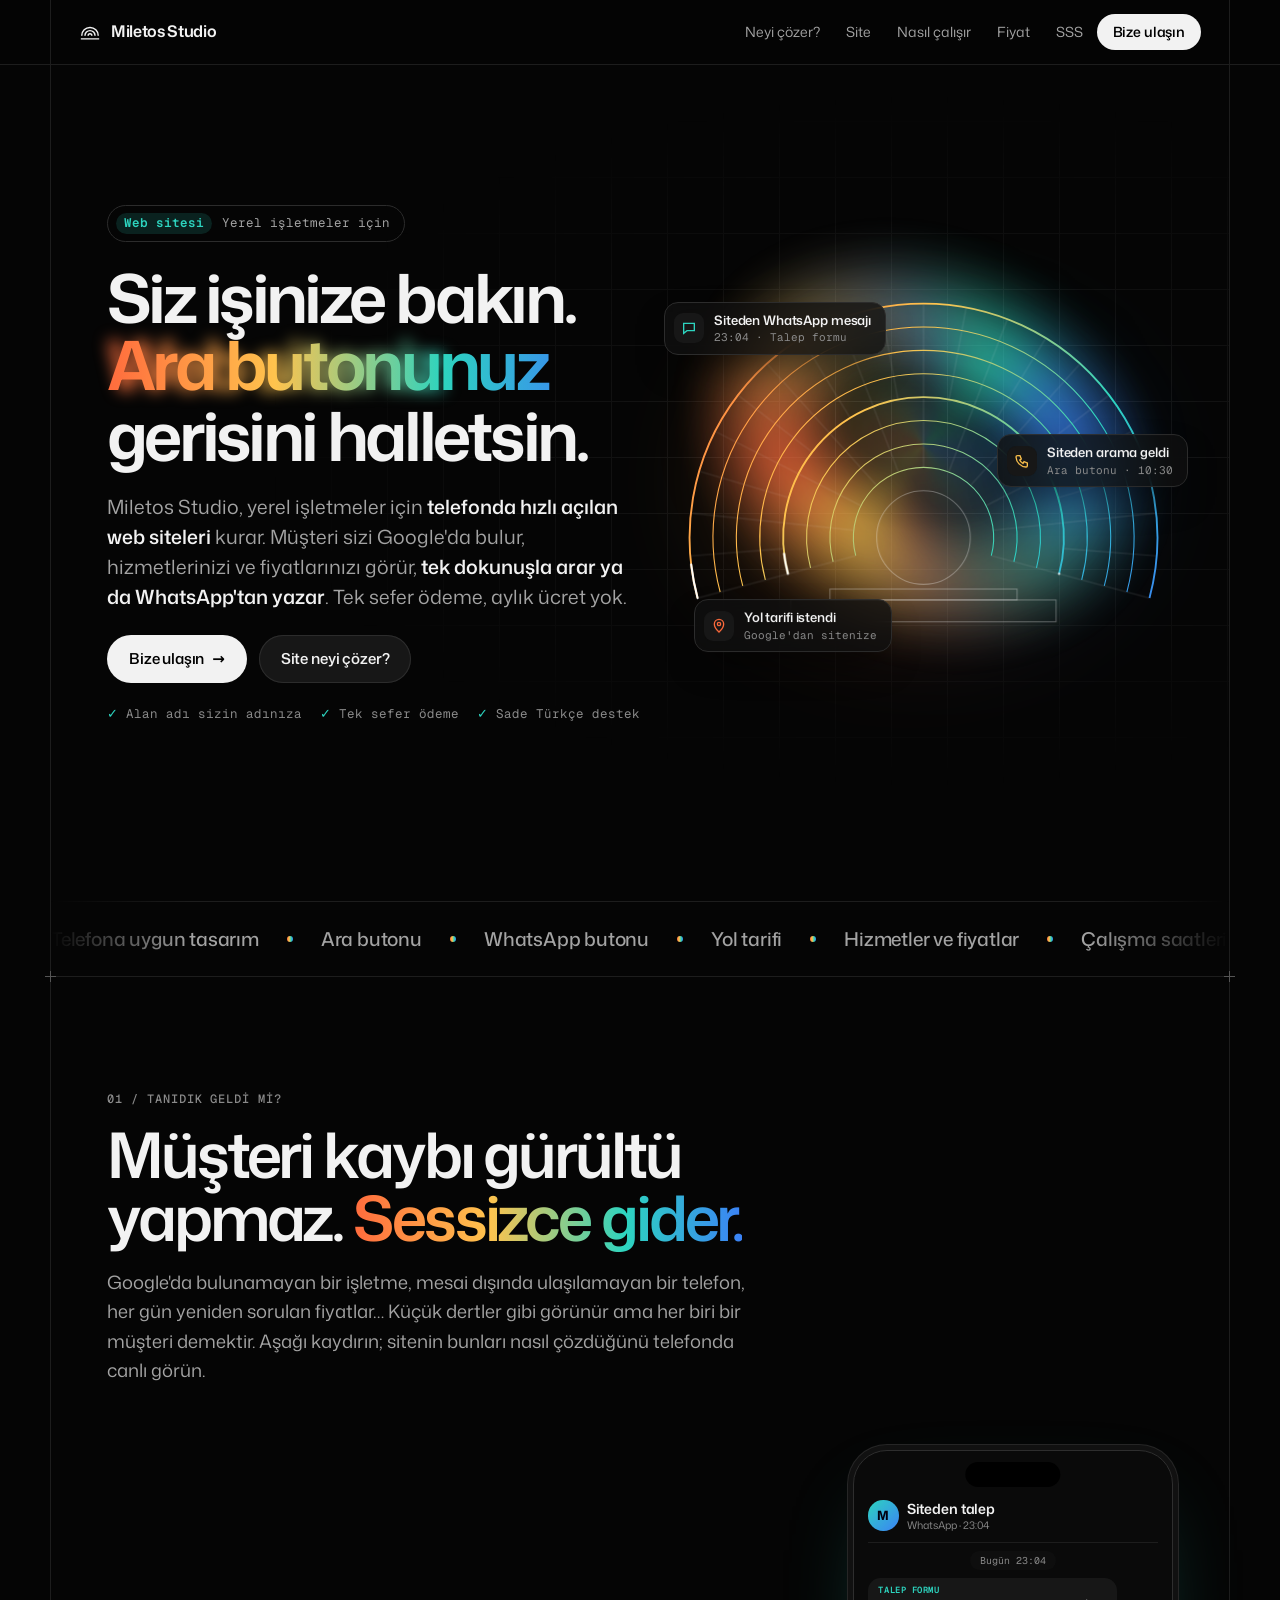
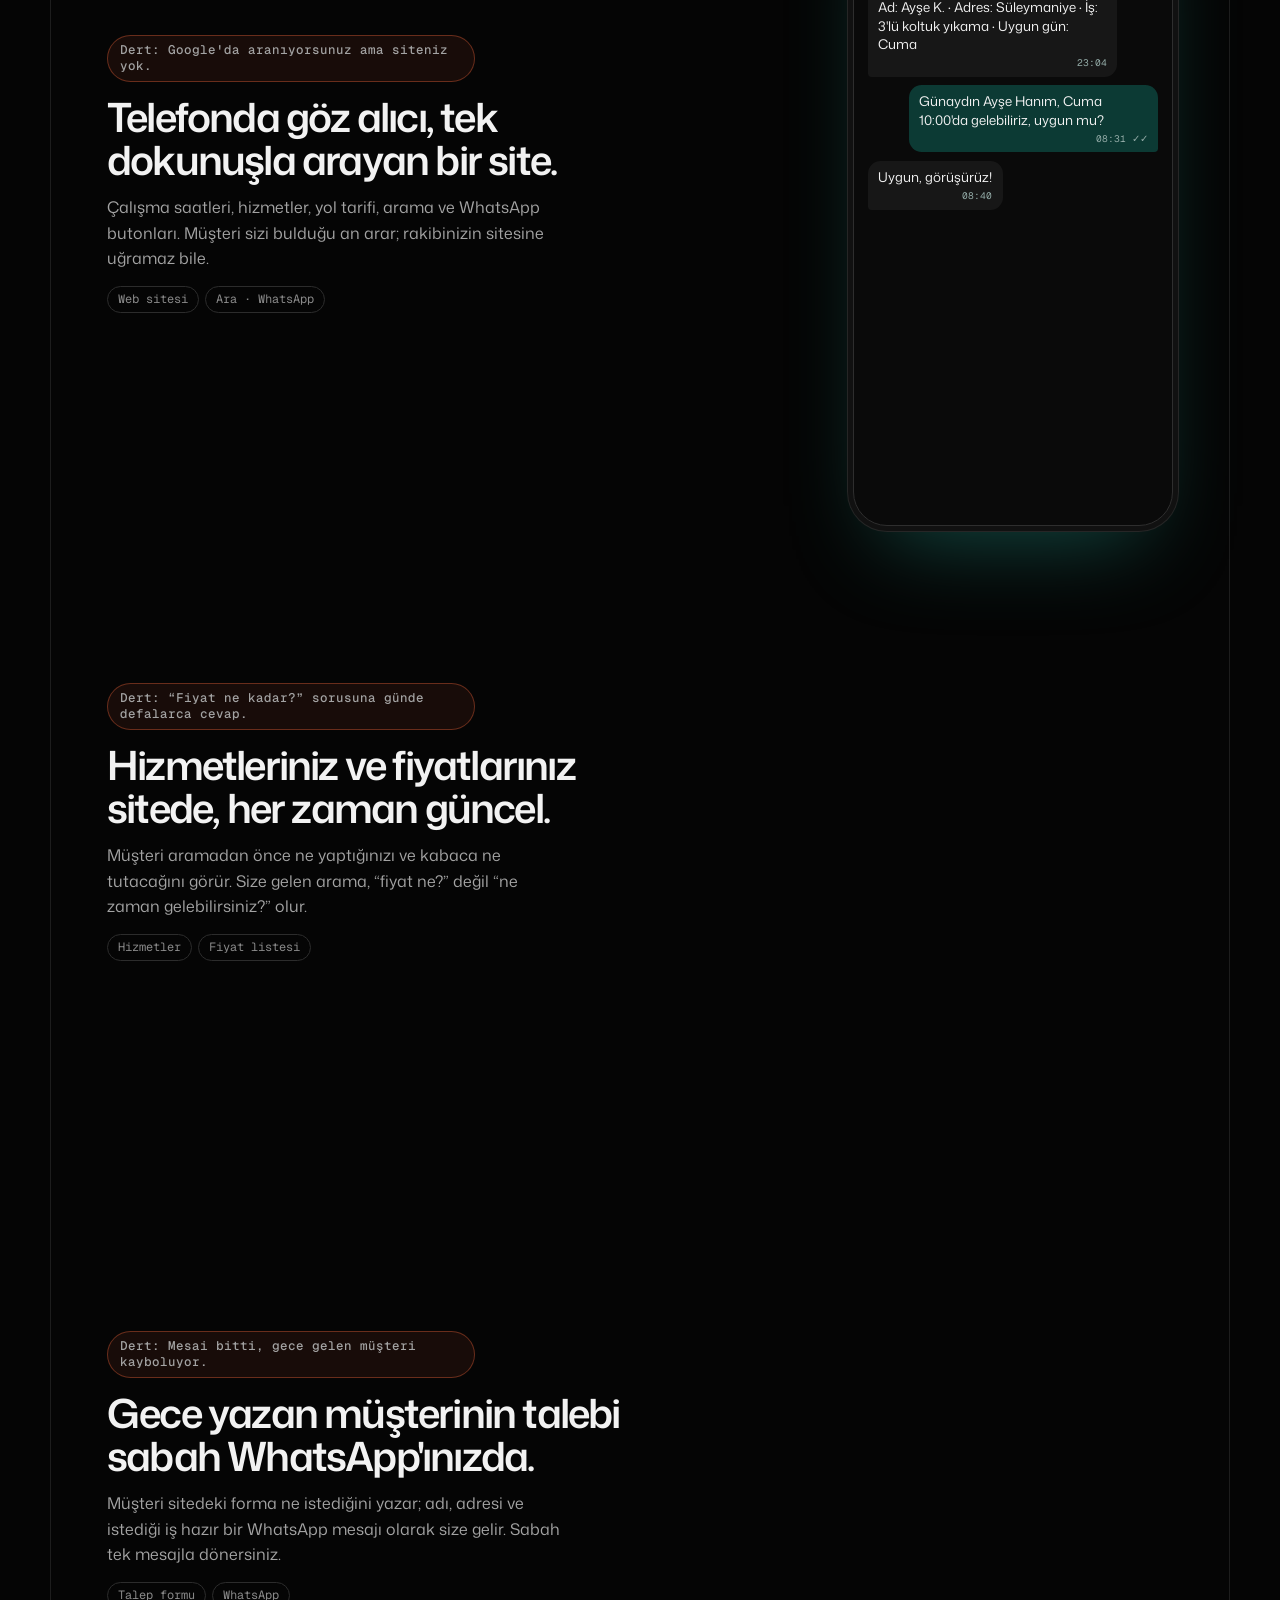
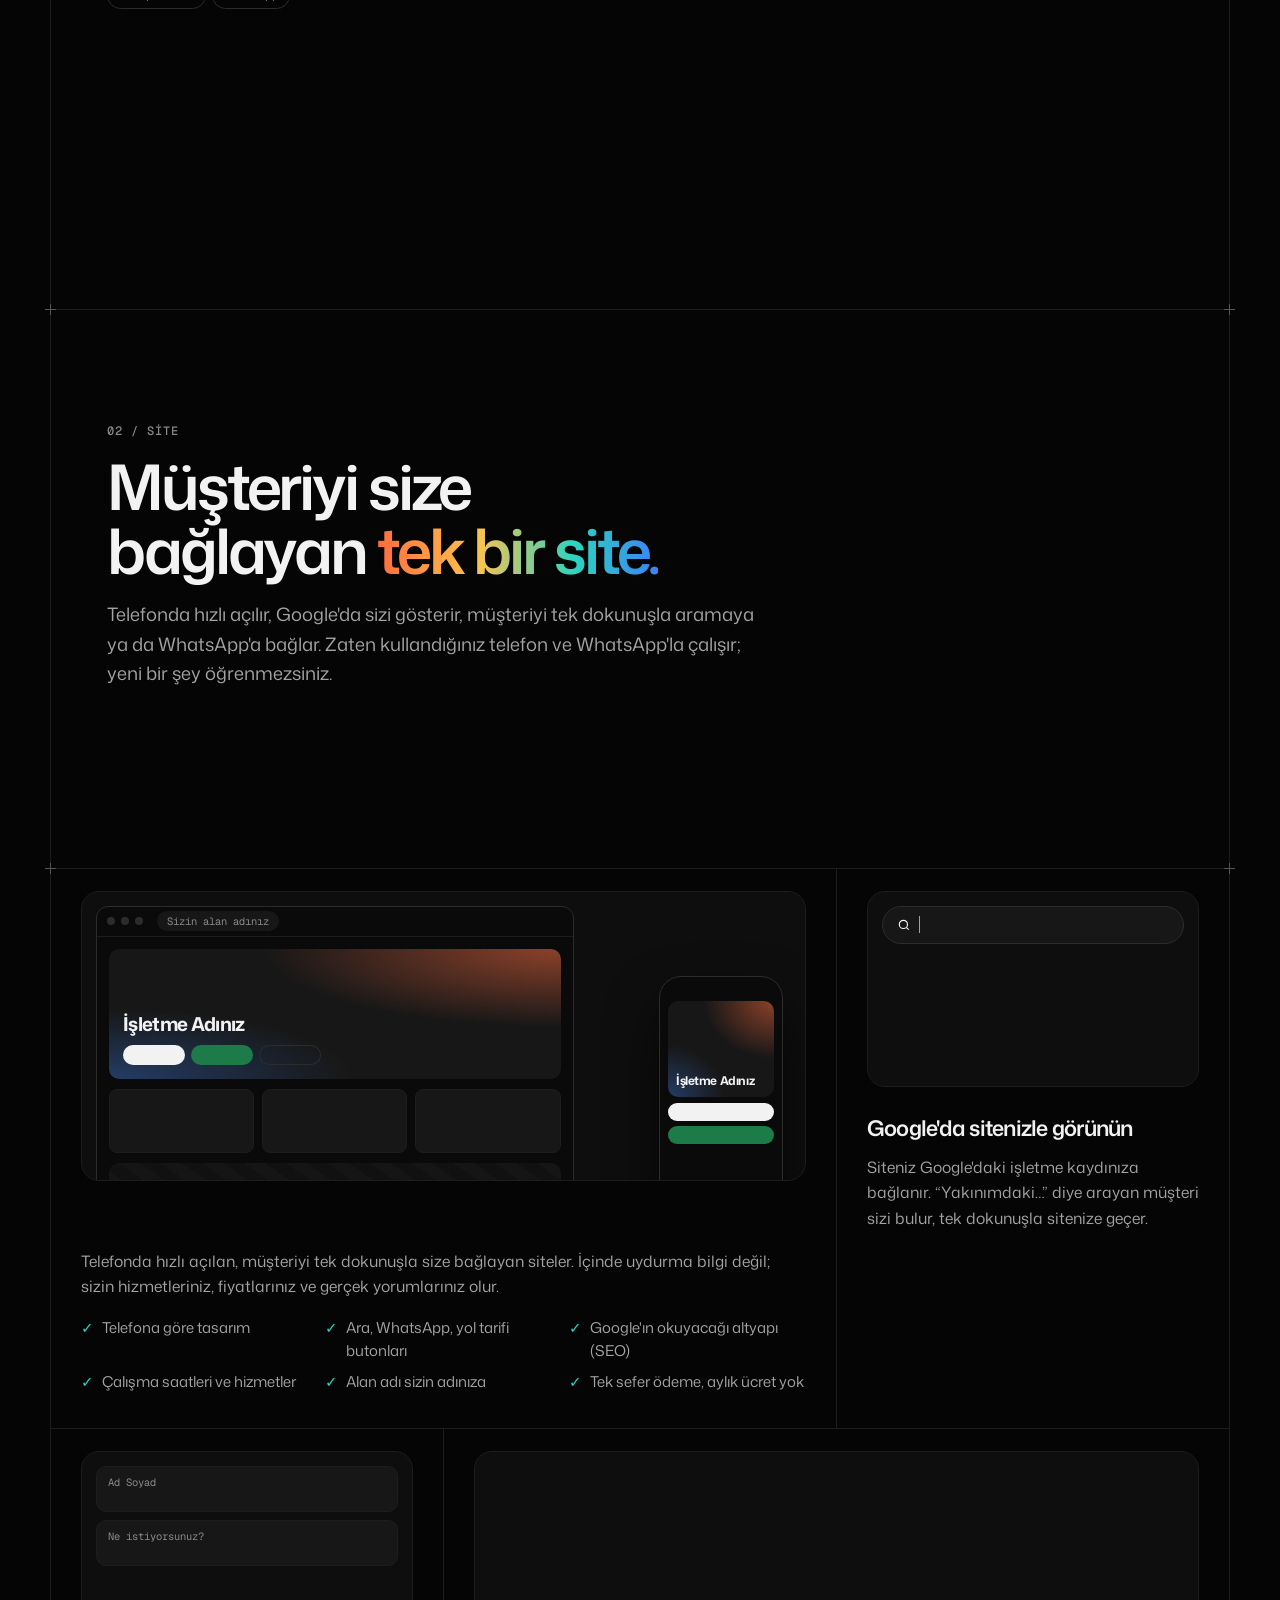
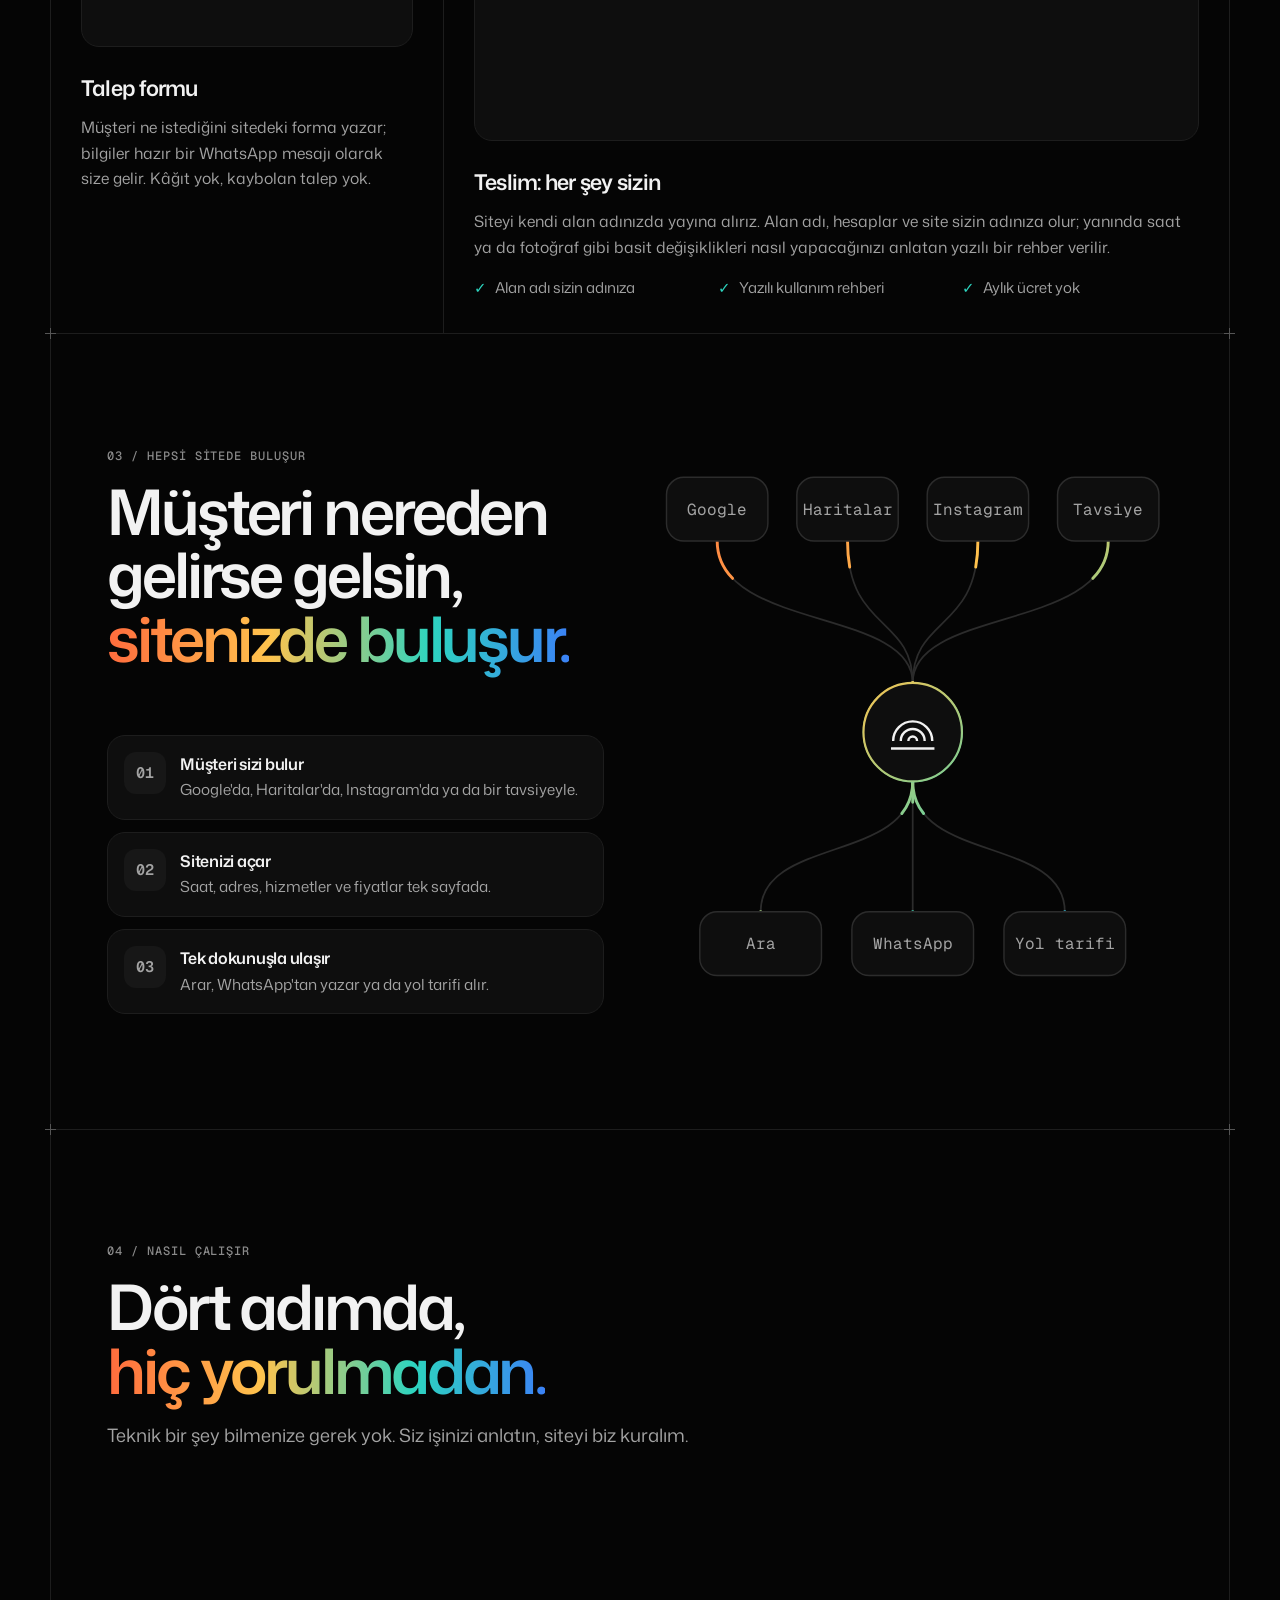
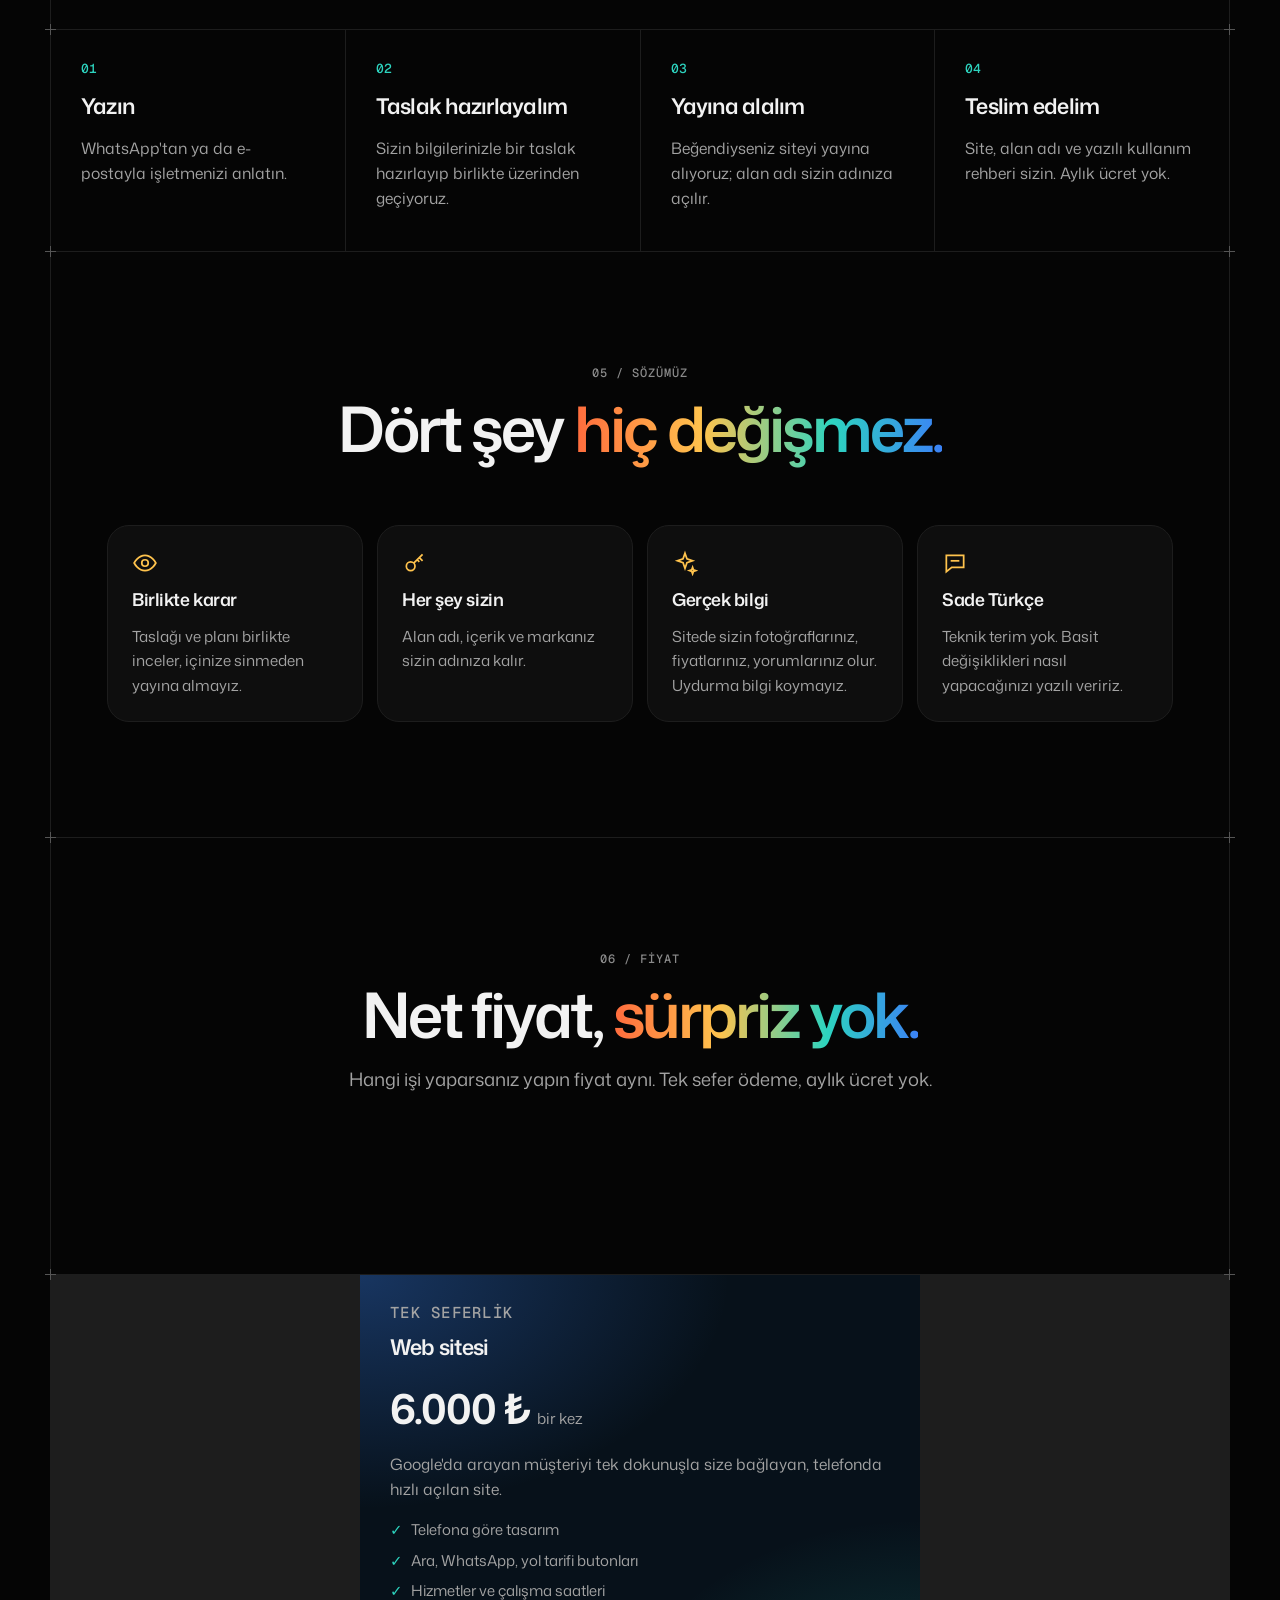
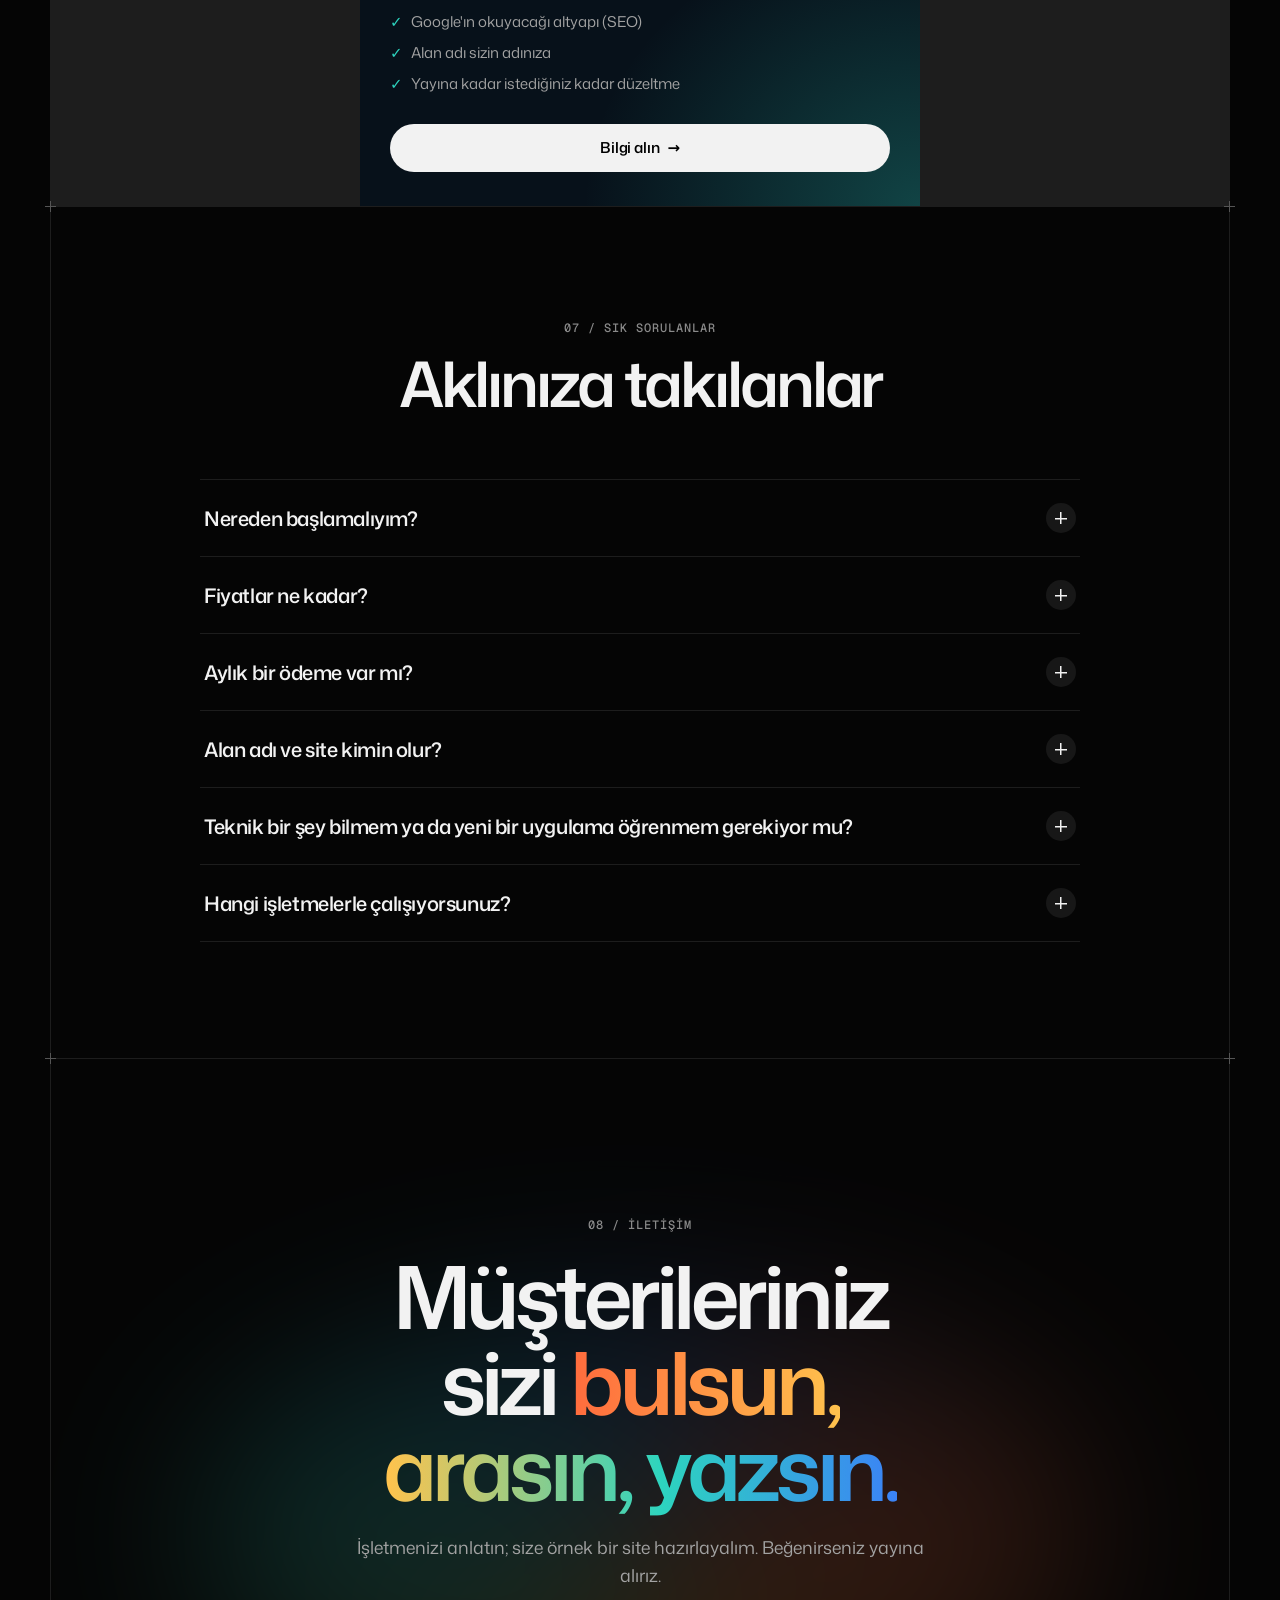
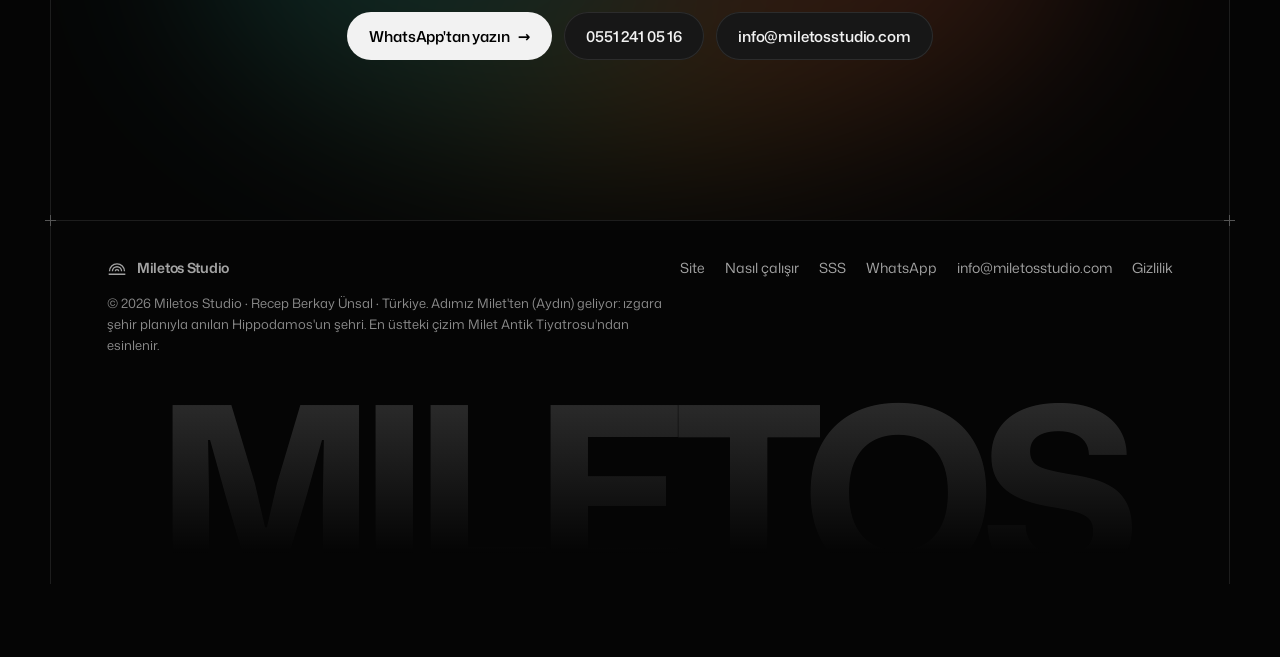
==== commit e20703b3: "Onizleme gorseli (og.png), hero bildirim ikonlari, Paketler -> Fiyat Co-Authored-By: Claude Opus 5.5" ====
--- a/index.html
+++ b/index.html
@@ -12,6 +12,10 @@
   <meta property="og:url" content="https://miletosstudio.com/" />
   <meta property="og:title" content="Miletos Studio — Siz işinize bakın, gerisini siteniz halletsin." />
   <meta property="og:description" content="Telefonda hızlı açılan, Google'da sizi gösteren, müşteriyi tek dokunuşla size bağlayan web siteleri. Tek sefer ödeme, aylık ücret yok." />
+  <meta property="og:image" content="https://miletosstudio.com/assets/og.png" />
+  <meta property="og:image:width" content="1080" />
+  <meta property="og:image:height" content="608" />
+  <meta name="twitter:card" content="summary_large_image" />
   <link rel="icon" href="data:image/svg+xml,%3Csvg xmlns='http://www.w3.org/2000/svg' viewBox='0 0 24 24'%3E%3Crect width='24' height='24' rx='5'/%3E%3Cpath d='M3 16a9 9 0 0 1 18 0M6.5 16a5.5 5.5 0 0 1 11 0M10 16a2 2 0 0 1 4 0M2 19.5h20' fill='none' stroke='%23fff' stroke-width='1.6'/%3E%3C/svg%3E" />
   <link rel="preload" href="assets/fonts/mona-sans-latin-wght-normal.woff2" as="font" type="font/woff2" crossorigin />
   <link rel="preload" href="assets/fonts/mona-sans-latin-ext-wght-normal.woff2" as="font" type="font/woff2" crossorigin />
@@ -31,7 +35,7 @@
         <a href="#dertler">Neyi çözer?</a>
         <a href="#hizmetler">Site</a>
         <a href="#surec">Nasıl çalışır</a>
-        <a href="#paketler">Paketler</a>
+        <a href="#paketler">Fiyat</a>
         <a href="#sss">SSS</a>
         <a class="btn btn-primary btn-sm magnetic" href="#iletisim">Bize ulaşın</a>
       </nav>
@@ -98,8 +102,8 @@
           </g>
         </svg>
         <div class="toast t1"><i style="color:var(--c3)"><svg width="16" height="16" viewBox="0 0 24 24" fill="none" stroke="currentColor" stroke-width="2"><path d="M4 5h16v11H9l-5 4z" /></svg></i><div><b>Siteden WhatsApp mesajı</b><small>23:04 · Talep formu</small></div></div>
-        <div class="toast t2"><i style="color:var(--c2)"><svg width="16" height="16" viewBox="0 0 24 24" fill="none" stroke="currentColor" stroke-width="2"><rect x="4" y="5" width="16" height="15" rx="2" /><path d="M4 10h16M9 3v4M15 3v4" /></svg></i><div><b>Siteden arama geldi</b><small>Ara butonu · 10:30</small></div></div>
-        <div class="toast t3"><i style="color:var(--c1)"><svg width="16" height="16" viewBox="0 0 24 24" fill="none" stroke="currentColor" stroke-width="2"><path d="m12 4 2.4 5 5.4.6-4 3.7 1.1 5.4L12 16l-4.9 2.7 1.1-5.4-4-3.7 5.4-.6z" /></svg></i><div><b>Yol tarifi istendi</b><small>Google'dan sitenize</small></div></div>
+        <div class="toast t2"><i style="color:var(--c2)"><svg width="16" height="16" viewBox="0 0 24 24" fill="none" stroke="currentColor" stroke-width="2"><path d="M5 4h4l2 5-2.5 1.5a11 11 0 0 0 5 5L15 13l5 2v4a2 2 0 0 1-2 2A16 16 0 0 1 3 6a2 2 0 0 1 2-2" /></svg></i><div><b>Siteden arama geldi</b><small>Ara butonu · 10:30</small></div></div>
+        <div class="toast t3"><i style="color:var(--c1)"><svg width="16" height="16" viewBox="0 0 24 24" fill="none" stroke="currentColor" stroke-width="2"><path d="M12 21s-7-6.2-7-12a7 7 0 0 1 14 0c0 5.8-7 12-7 12z" /><circle cx="12" cy="9" r="2.5" /></svg></i><div><b>Yol tarifi istendi</b><small>Google'dan sitenize</small></div></div>
       </div>
     </section>
 
@@ -291,7 +295,7 @@
 
     <section id="paketler" class="block x">
       <div class="head center">
-        <p class="label">06 / Paketler</p>
+        <p class="label">06 / Fiyat</p>
         <h2 class="split">Net fiyat, <span class="grad">sürpriz yok.</span></h2>
         <p>Hangi işi yaparsanız yapın fiyat aynı. Tek sefer ödeme, aylık ücret yok.</p>
       </div>
@@ -314,7 +318,7 @@
       </div>
       <div class="faq">
         <details><summary>Nereden başlamalıyım?</summary><p>Bize işletmenizi yazın; size örnek bir site hazırlayalım. Beğenirseniz kendi bilgilerinizle yayına alırız.</p></details>
-        <details><summary>Fiyatlar ne kadar?</summary><p>Web sitesi bir kez 6.000 ₺. Aylık ücret yok. Ayrıntılar <a href="#paketler">Paketler</a> bölümünde.</p></details>
+        <details><summary>Fiyatlar ne kadar?</summary><p>Web sitesi bir kez 6.000 ₺. Aylık ücret yok. Ayrıntılar <a href="#paketler">Fiyat</a> bölümünde.</p></details>
         <details><summary>Aylık bir ödeme var mı?</summary><p>Hayır. Site tek seferlik. Sadece alan adı yılda bir yenilenir, o da sizin adınıza ve sizin hesabınızdan.</p></details>
         <details><summary>Alan adı ve site kimin olur?</summary><p>Alan adı, içerik ve marka sizin adınıza olur.</p></details>
         <details><summary>Teknik bir şey bilmem ya da yeni bir uygulama öğrenmem gerekiyor mu?</summary><p>Hayır. Siteyi biz kurar, hazır teslim ederiz. Müşteri size zaten kullandığınız telefon ve WhatsApp'tan ulaşır.</p></details>
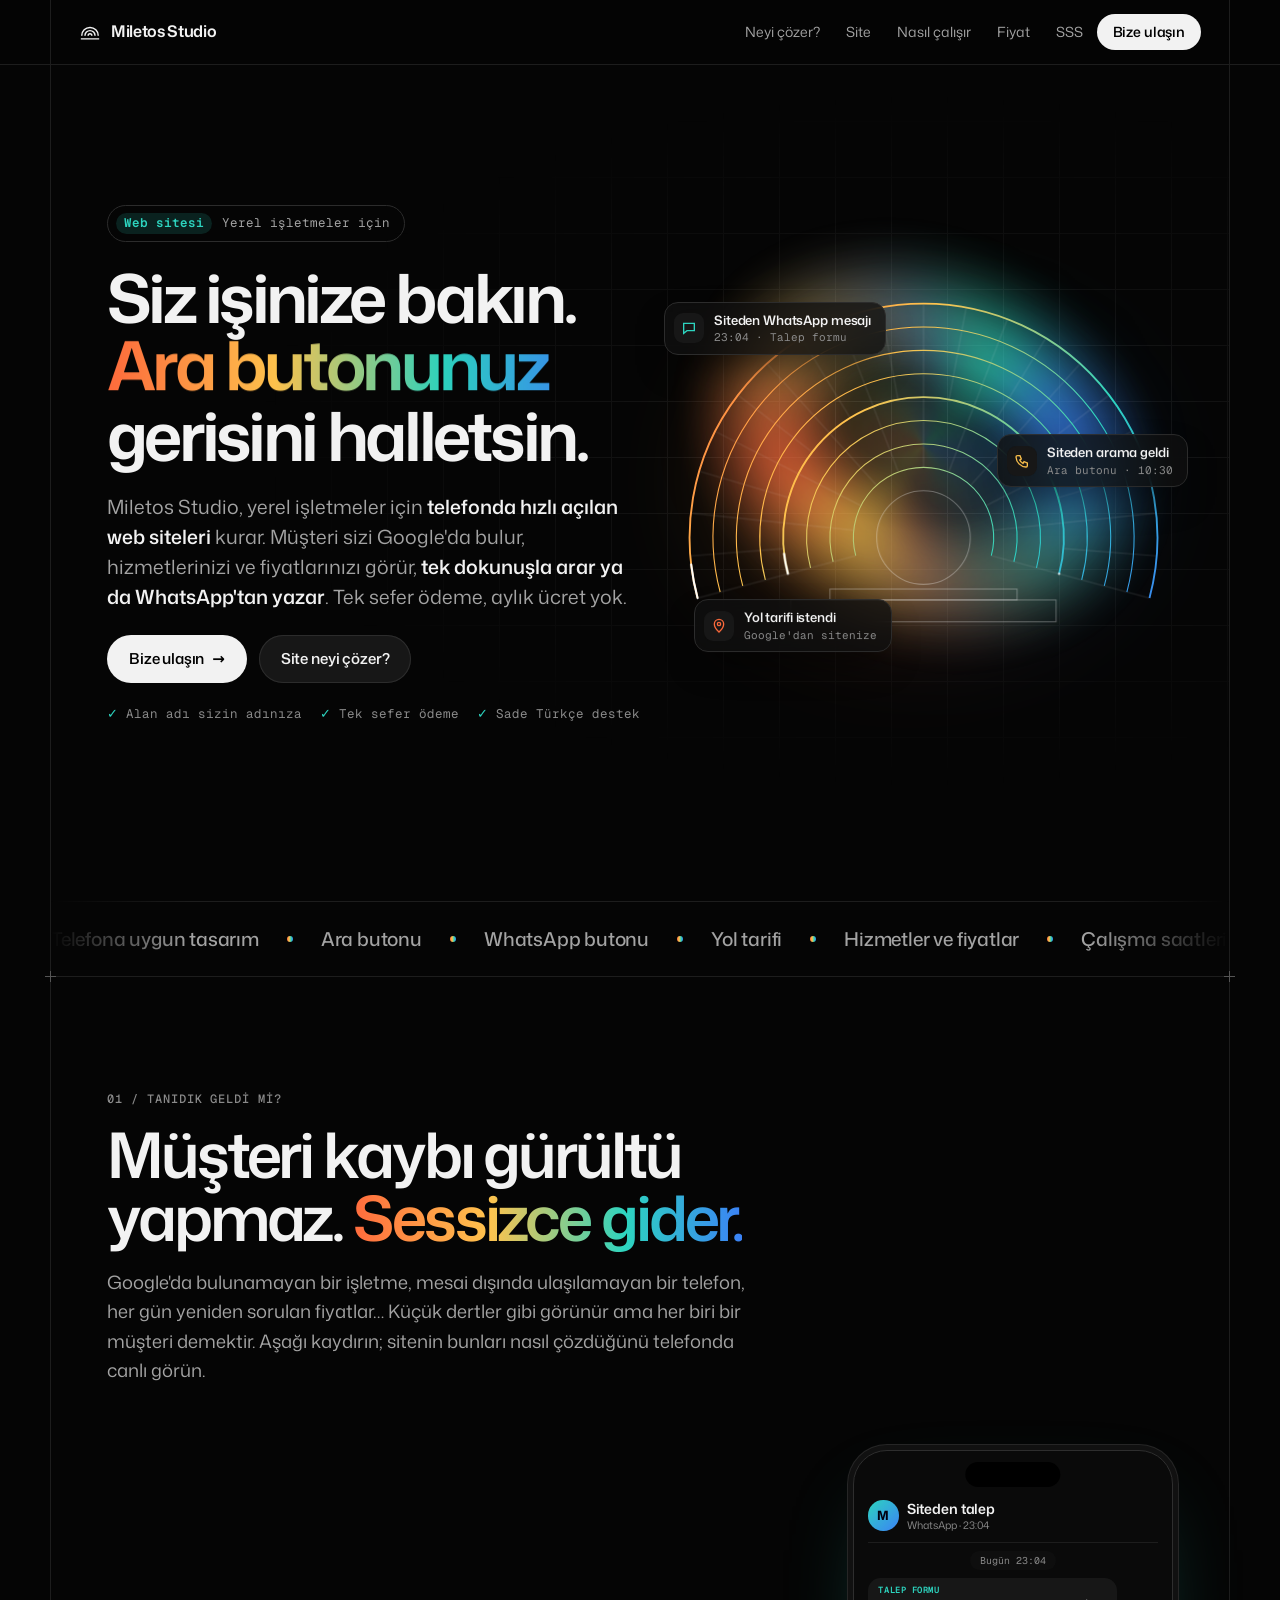
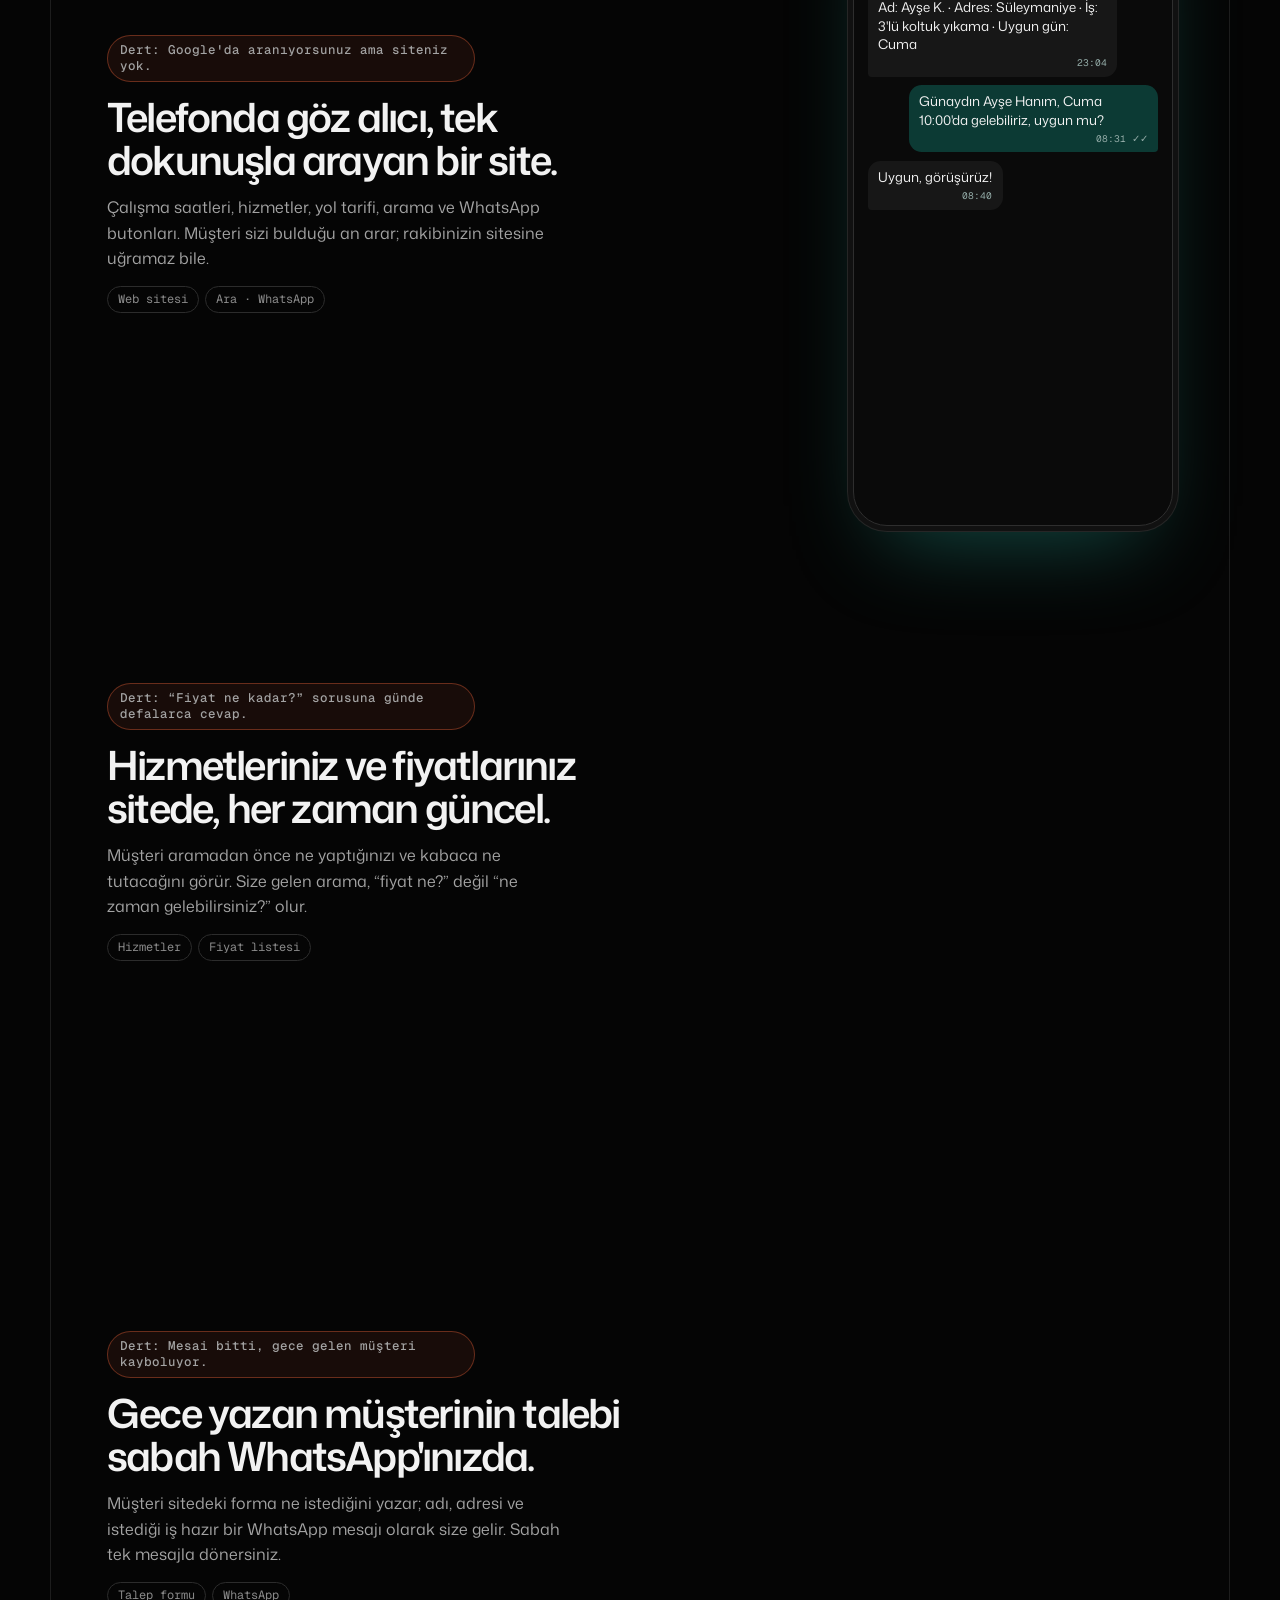
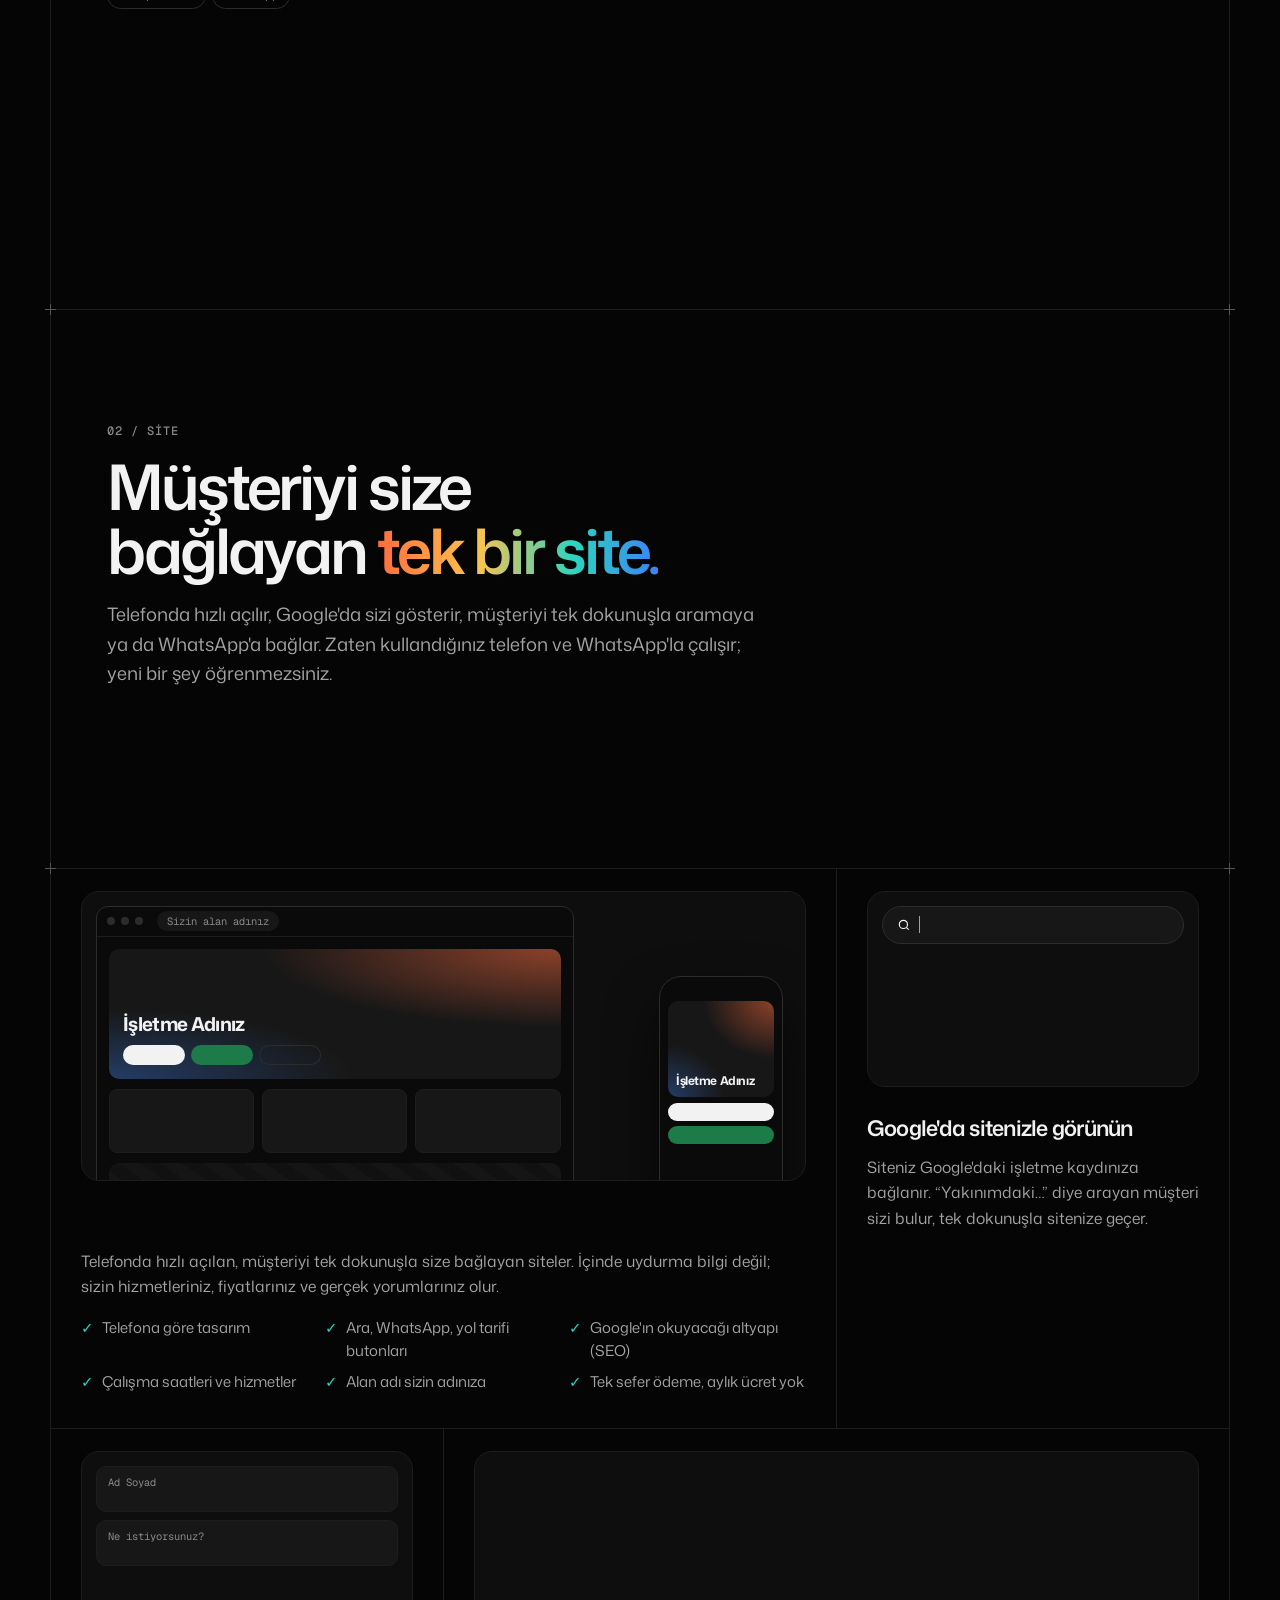
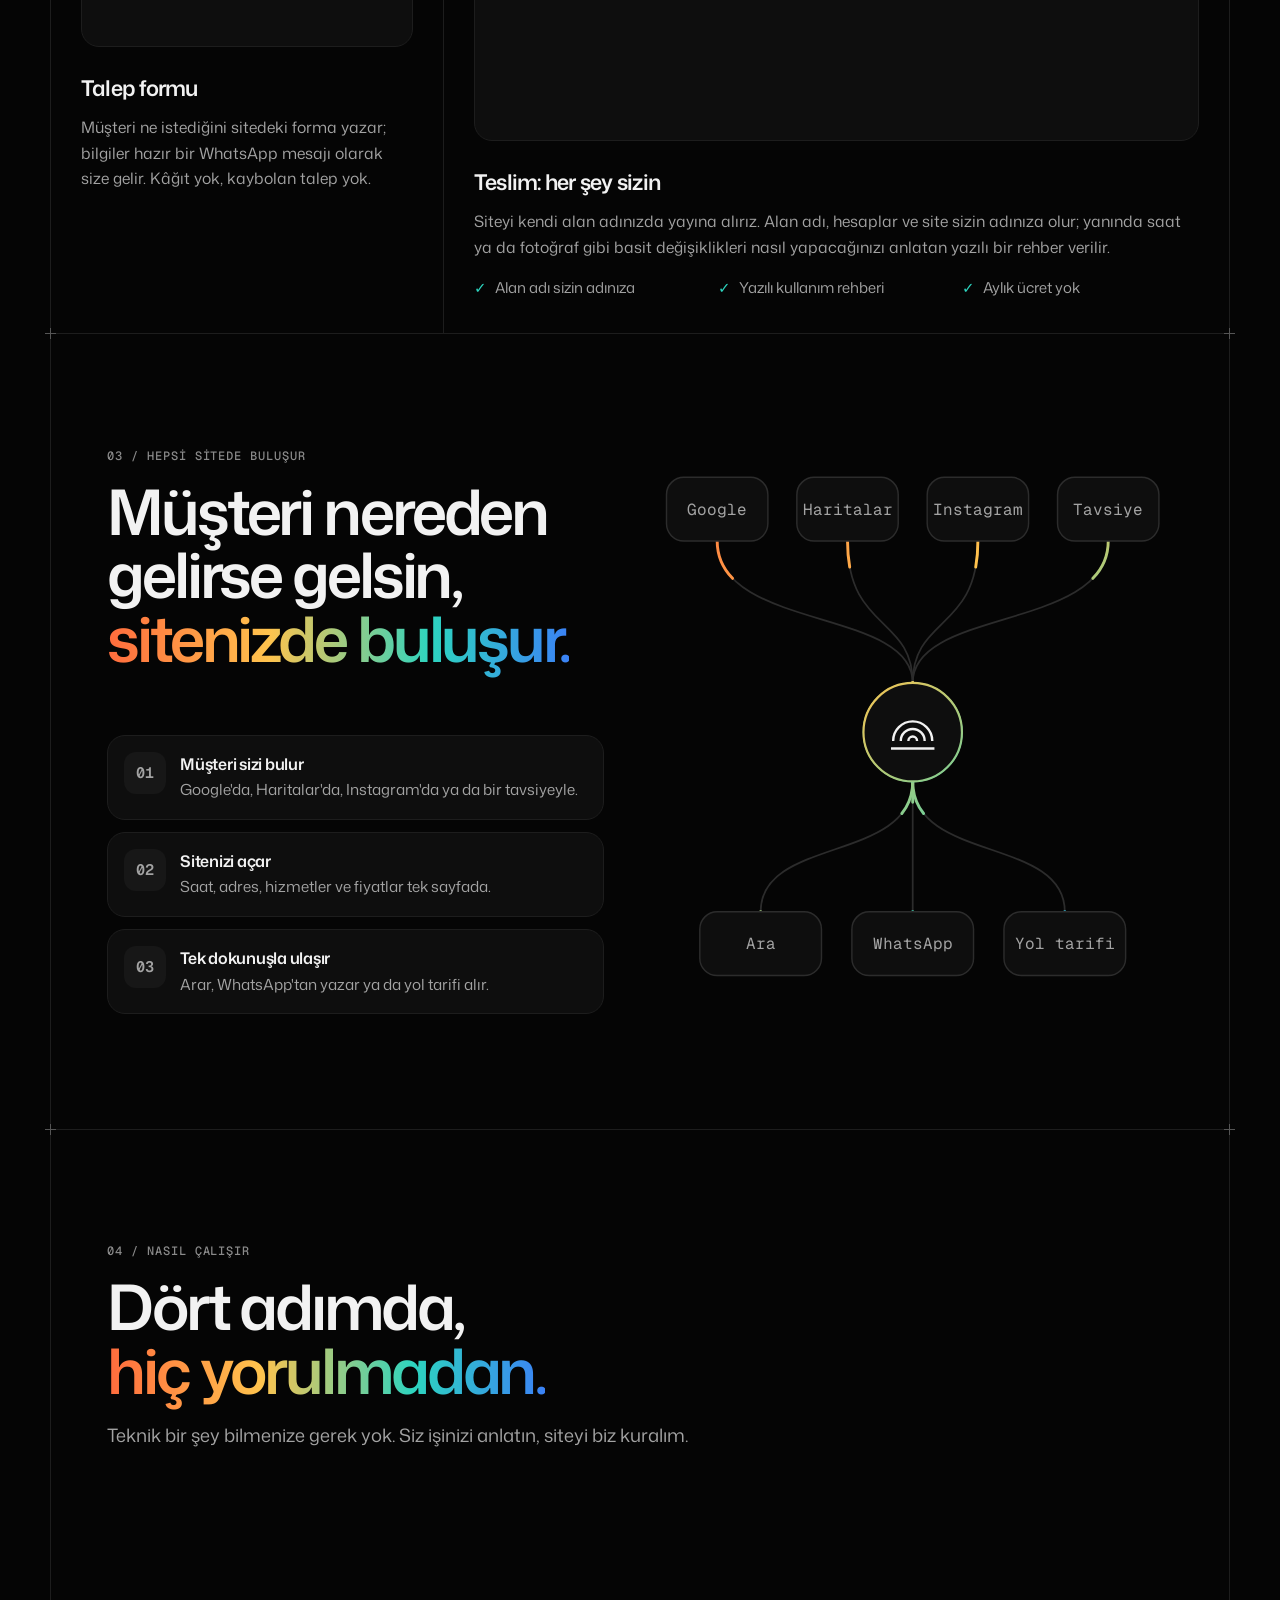
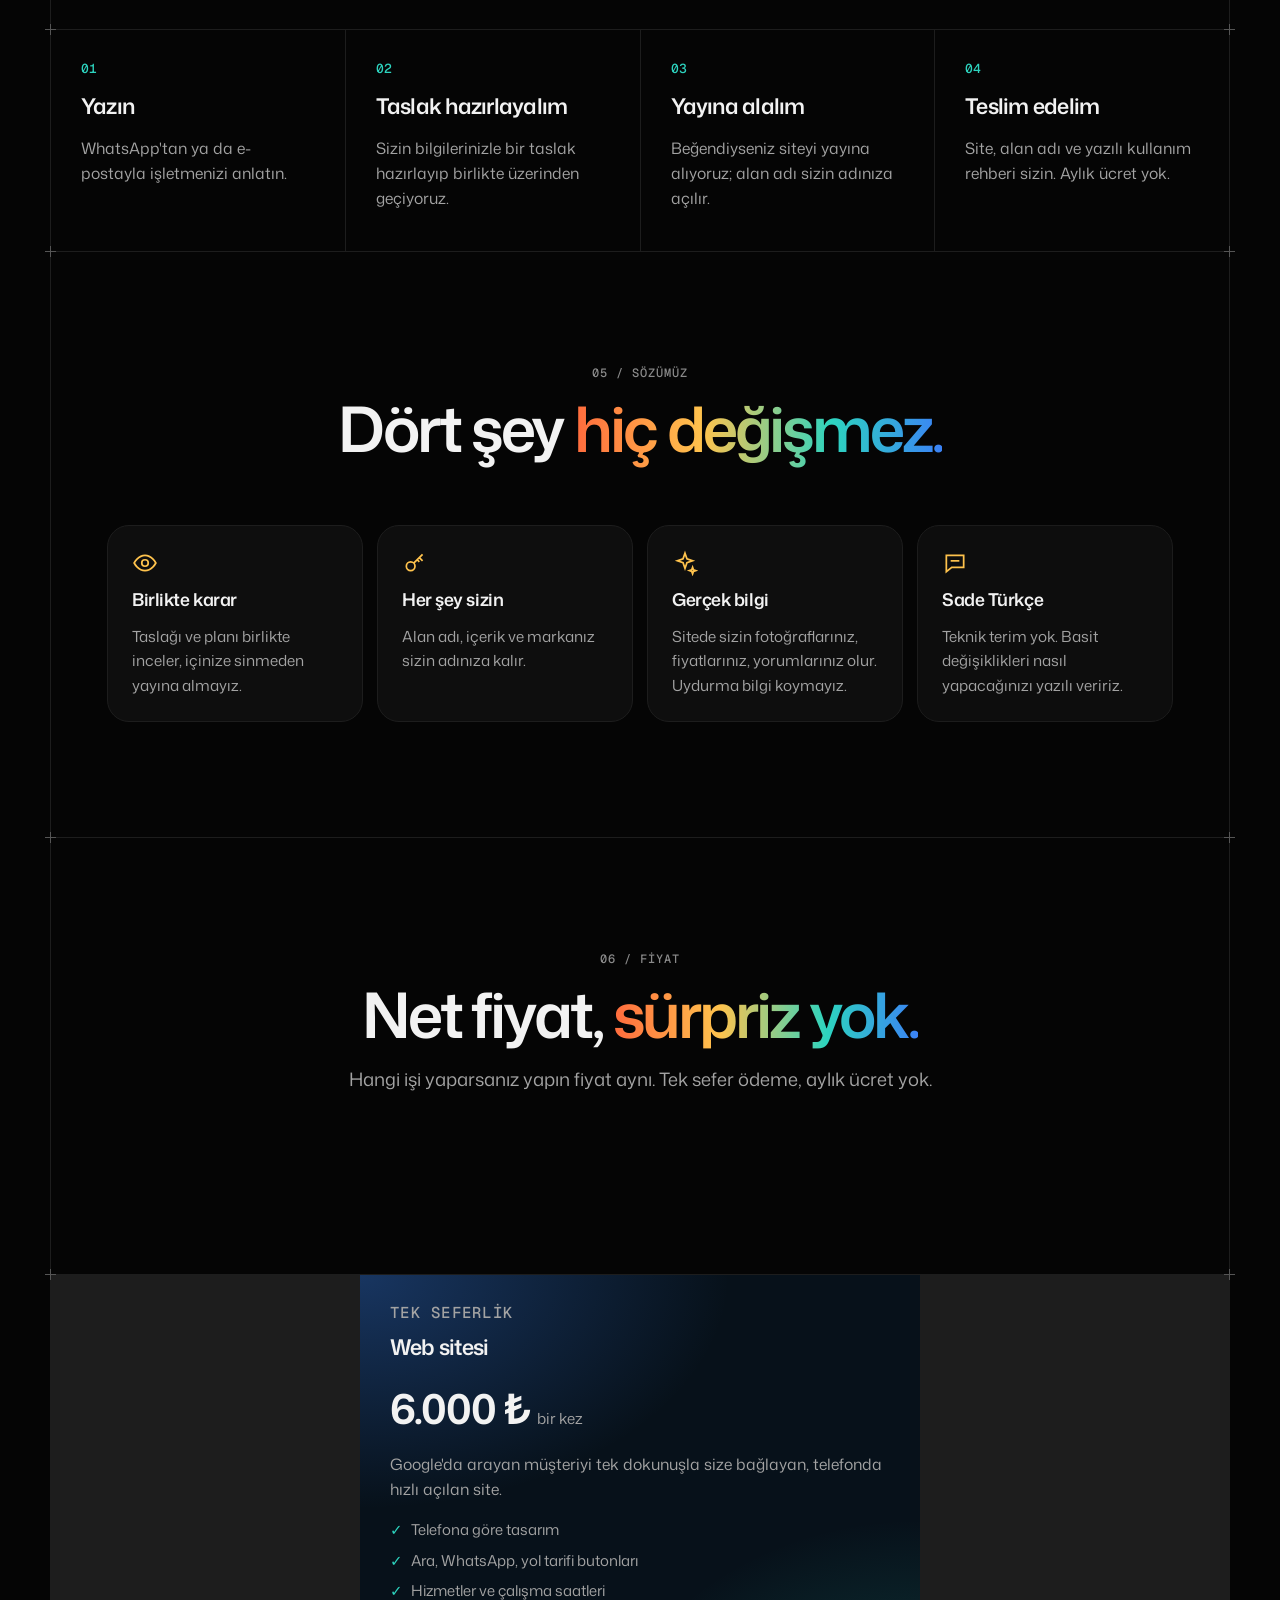
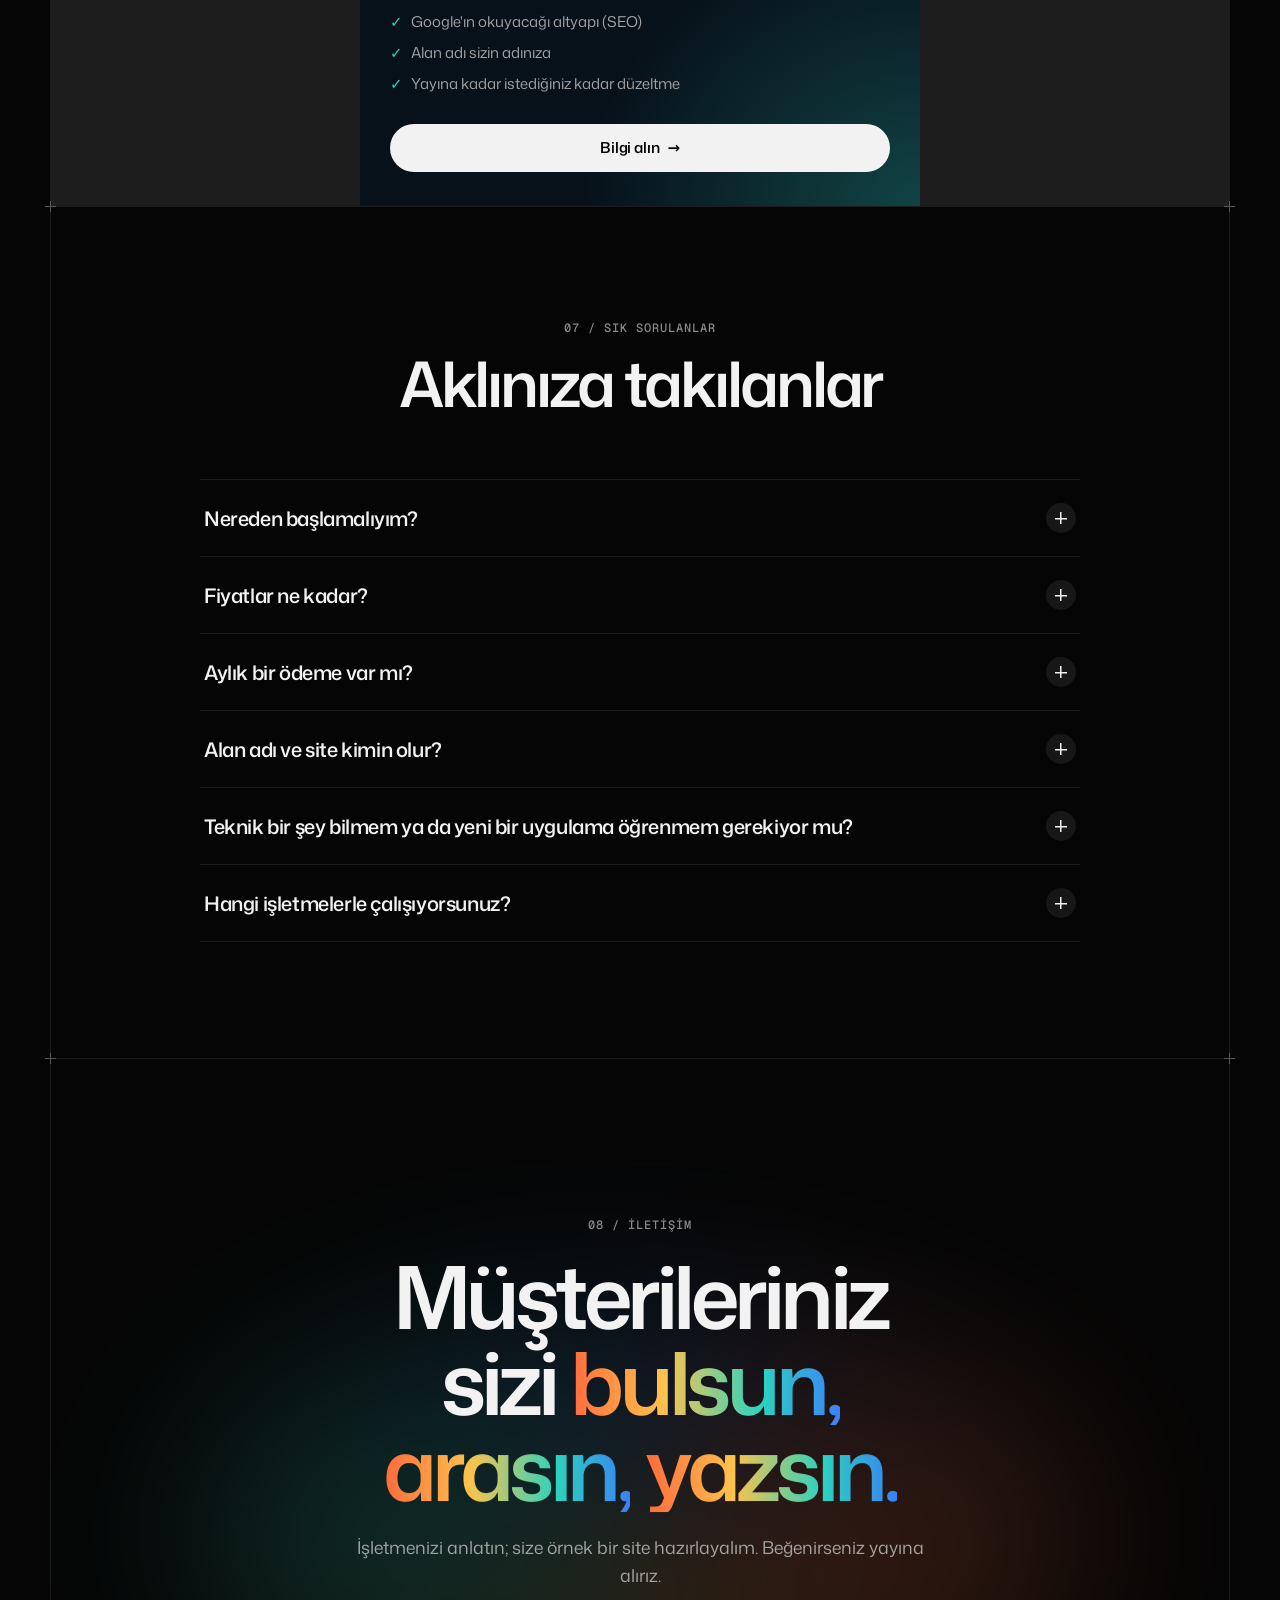
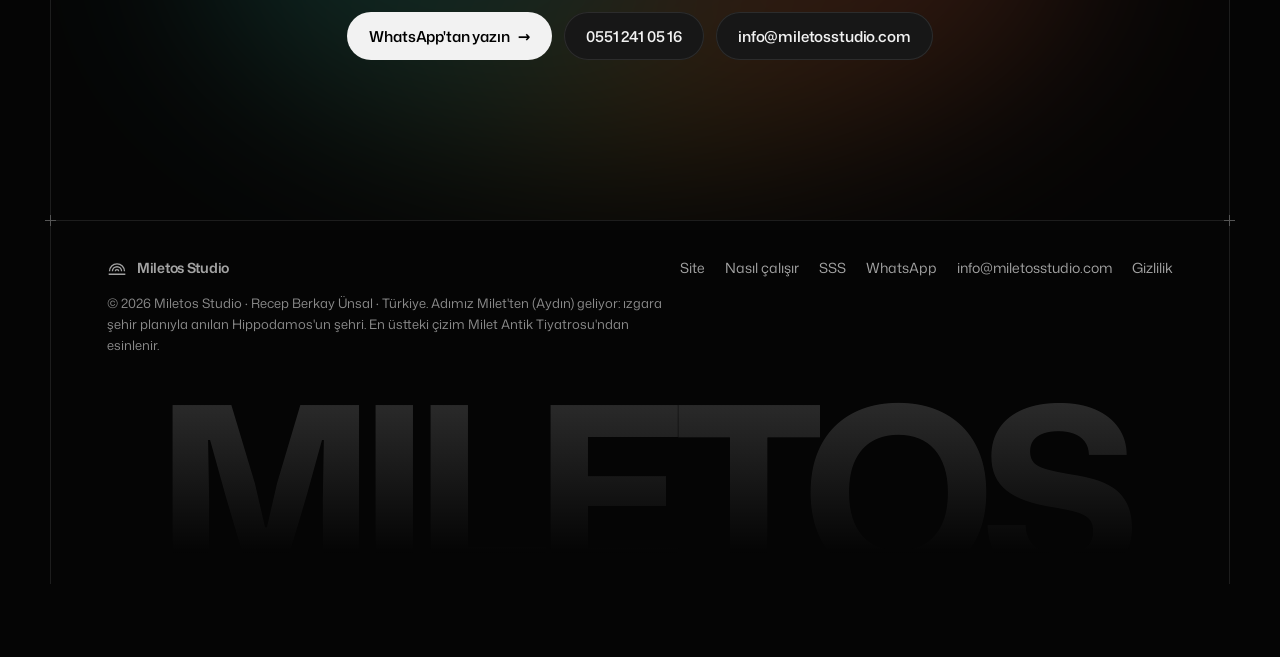
==== commit 613733b7: "Favicon, logo, robots.txt ve sitemap.xml; JSON-LD logo Co-Authored-By: Claude Opus 5.5 <noreply@anth" ====
--- a/index.html
+++ b/index.html
@@ -16,12 +16,14 @@
   <meta property="og:image:width" content="1080" />
   <meta property="og:image:height" content="608" />
   <meta name="twitter:card" content="summary_large_image" />
-  <link rel="icon" href="data:image/svg+xml,%3Csvg xmlns='http://www.w3.org/2000/svg' viewBox='0 0 24 24'%3E%3Crect width='24' height='24' rx='5'/%3E%3Cpath d='M3 16a9 9 0 0 1 18 0M6.5 16a5.5 5.5 0 0 1 11 0M10 16a2 2 0 0 1 4 0M2 19.5h20' fill='none' stroke='%23fff' stroke-width='1.6'/%3E%3C/svg%3E" />
+  <link rel="icon" href="/favicon.ico" sizes="48x48" />
+  <link rel="icon" type="image/png" href="/favicon-192.png" sizes="192x192" />
+  <link rel="apple-touch-icon" href="/apple-touch-icon.png" />
   <link rel="preload" href="assets/fonts/mona-sans-latin-wght-normal.woff2" as="font" type="font/woff2" crossorigin />
   <link rel="preload" href="assets/fonts/mona-sans-latin-ext-wght-normal.woff2" as="font" type="font/woff2" crossorigin />
   <link rel="stylesheet" href="assets/site.css" />
   <script type="application/ld+json">
-    {"@context":"https://schema.org","@type":"ProfessionalService","name":"Miletos Studio","url":"https://miletosstudio.com/","email":"info@miletosstudio.com","telephone":"+905512410516","areaServed":"TR","description":"Yerel işletmeler için telefonda hızlı açılan web siteleri. Tek sefer ödeme, aylık ücret yok."}
+    {"@context":"https://schema.org","@type":"ProfessionalService","name":"Miletos Studio","url":"https://miletosstudio.com/","logo":"https://miletosstudio.com/logo.png","image":"https://miletosstudio.com/logo.png","email":"info@miletosstudio.com","telephone":"+905512410516","areaServed":"TR","description":"Yerel işletmeler için telefonda hızlı açılan web siteleri. Tek sefer ödeme, aylık ücret yok."}
   </script>
 </head>
 <body>
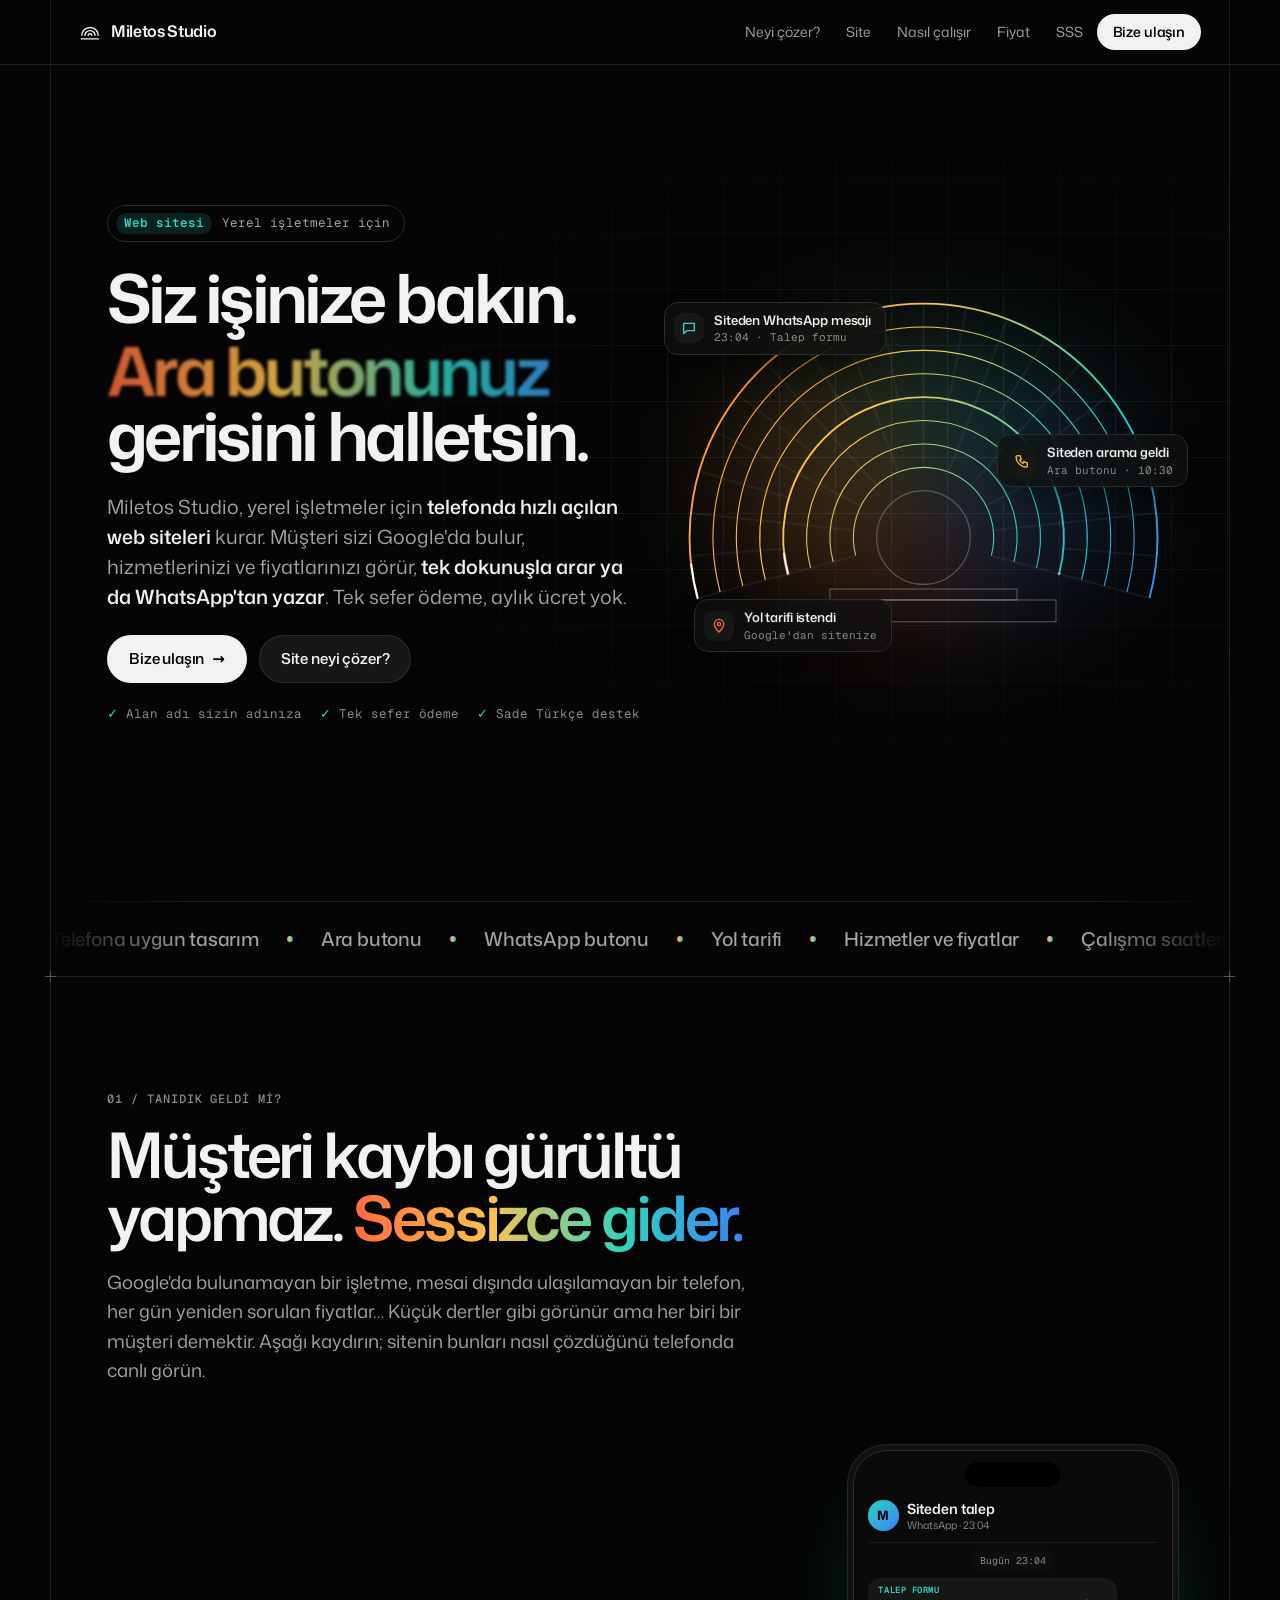
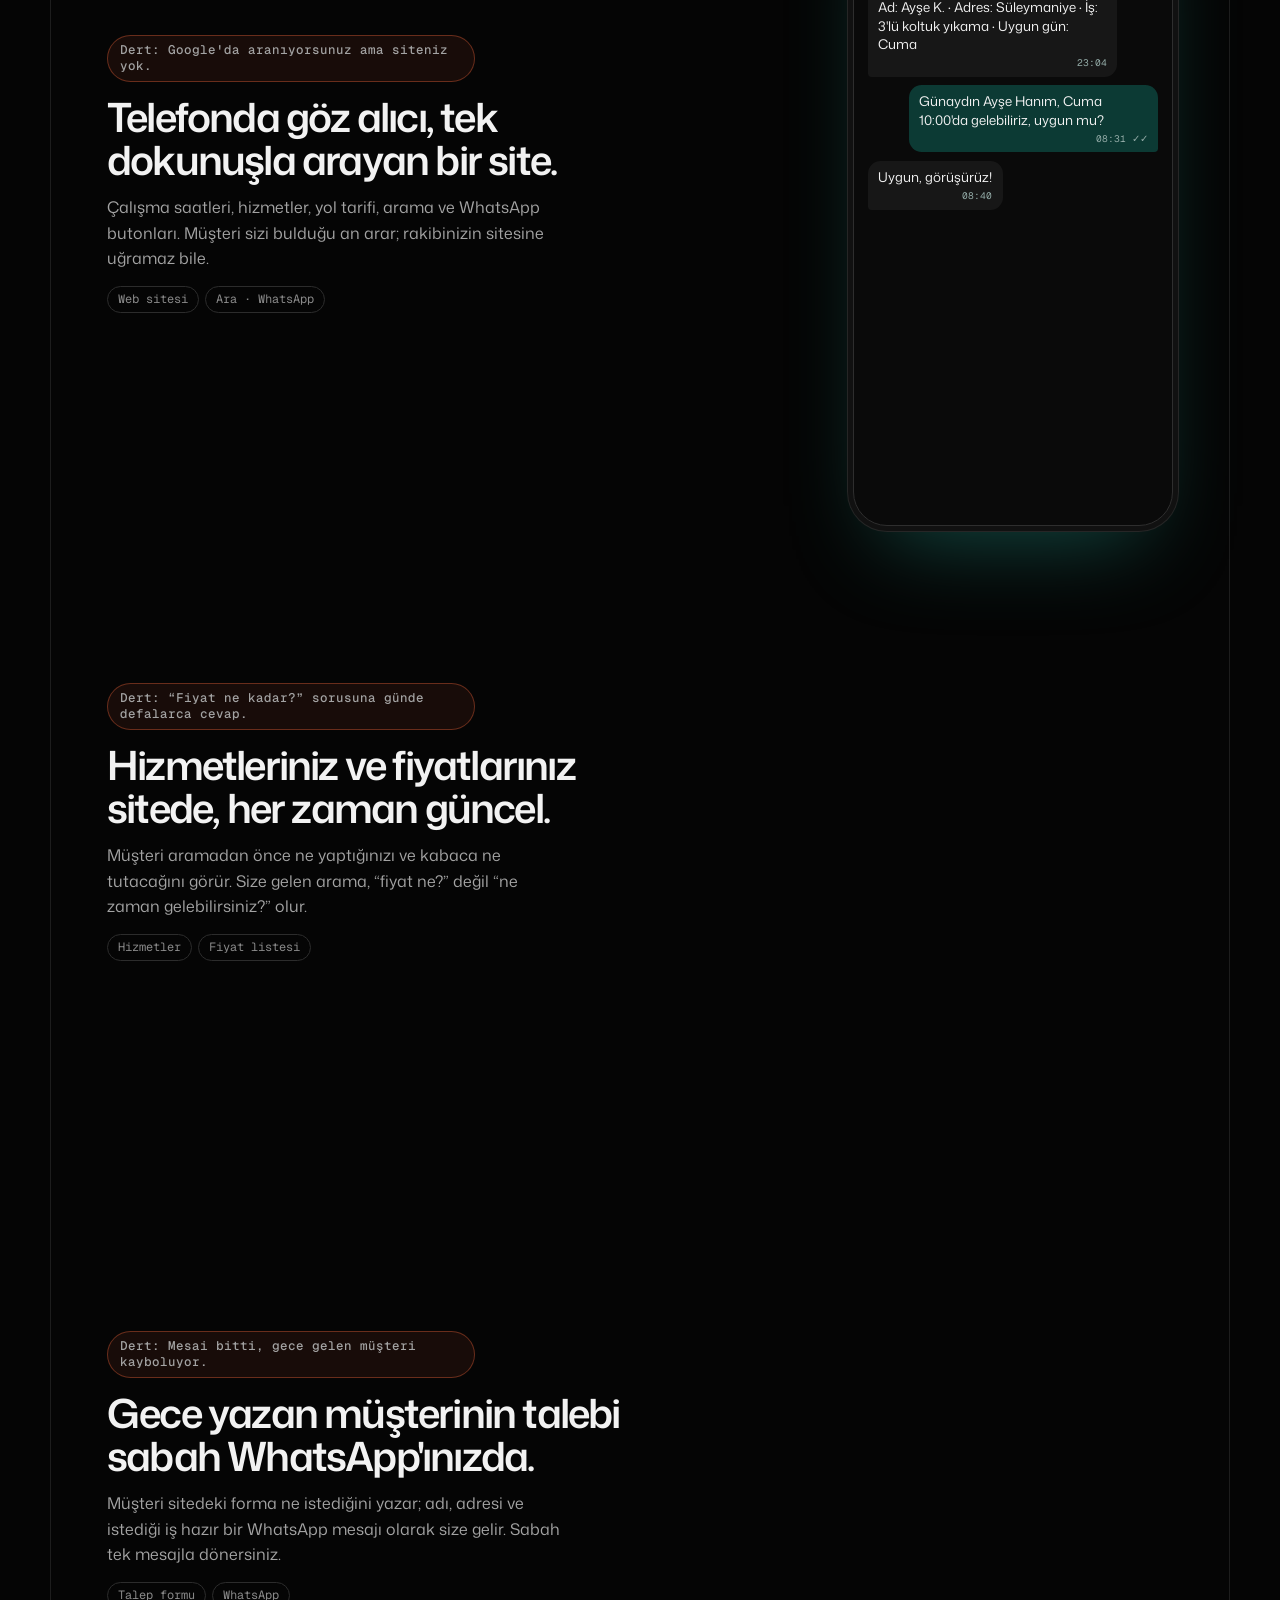
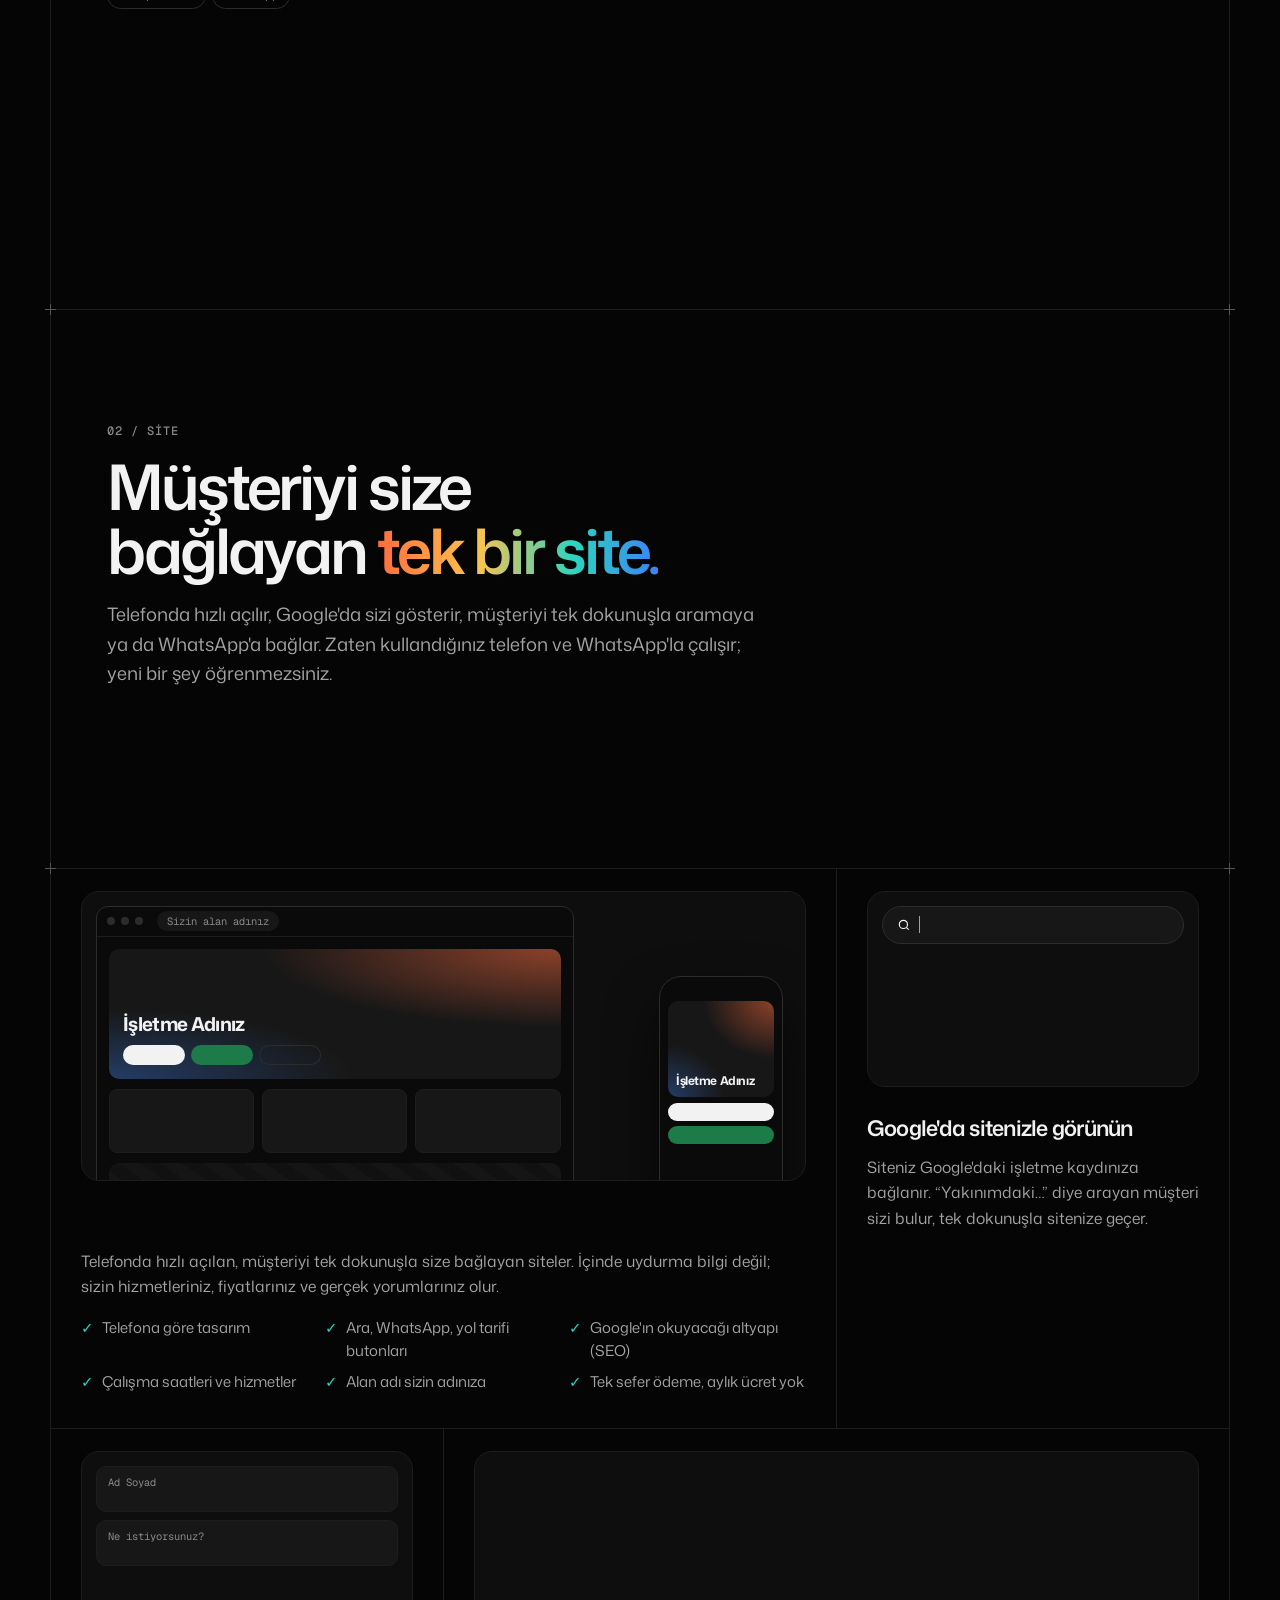
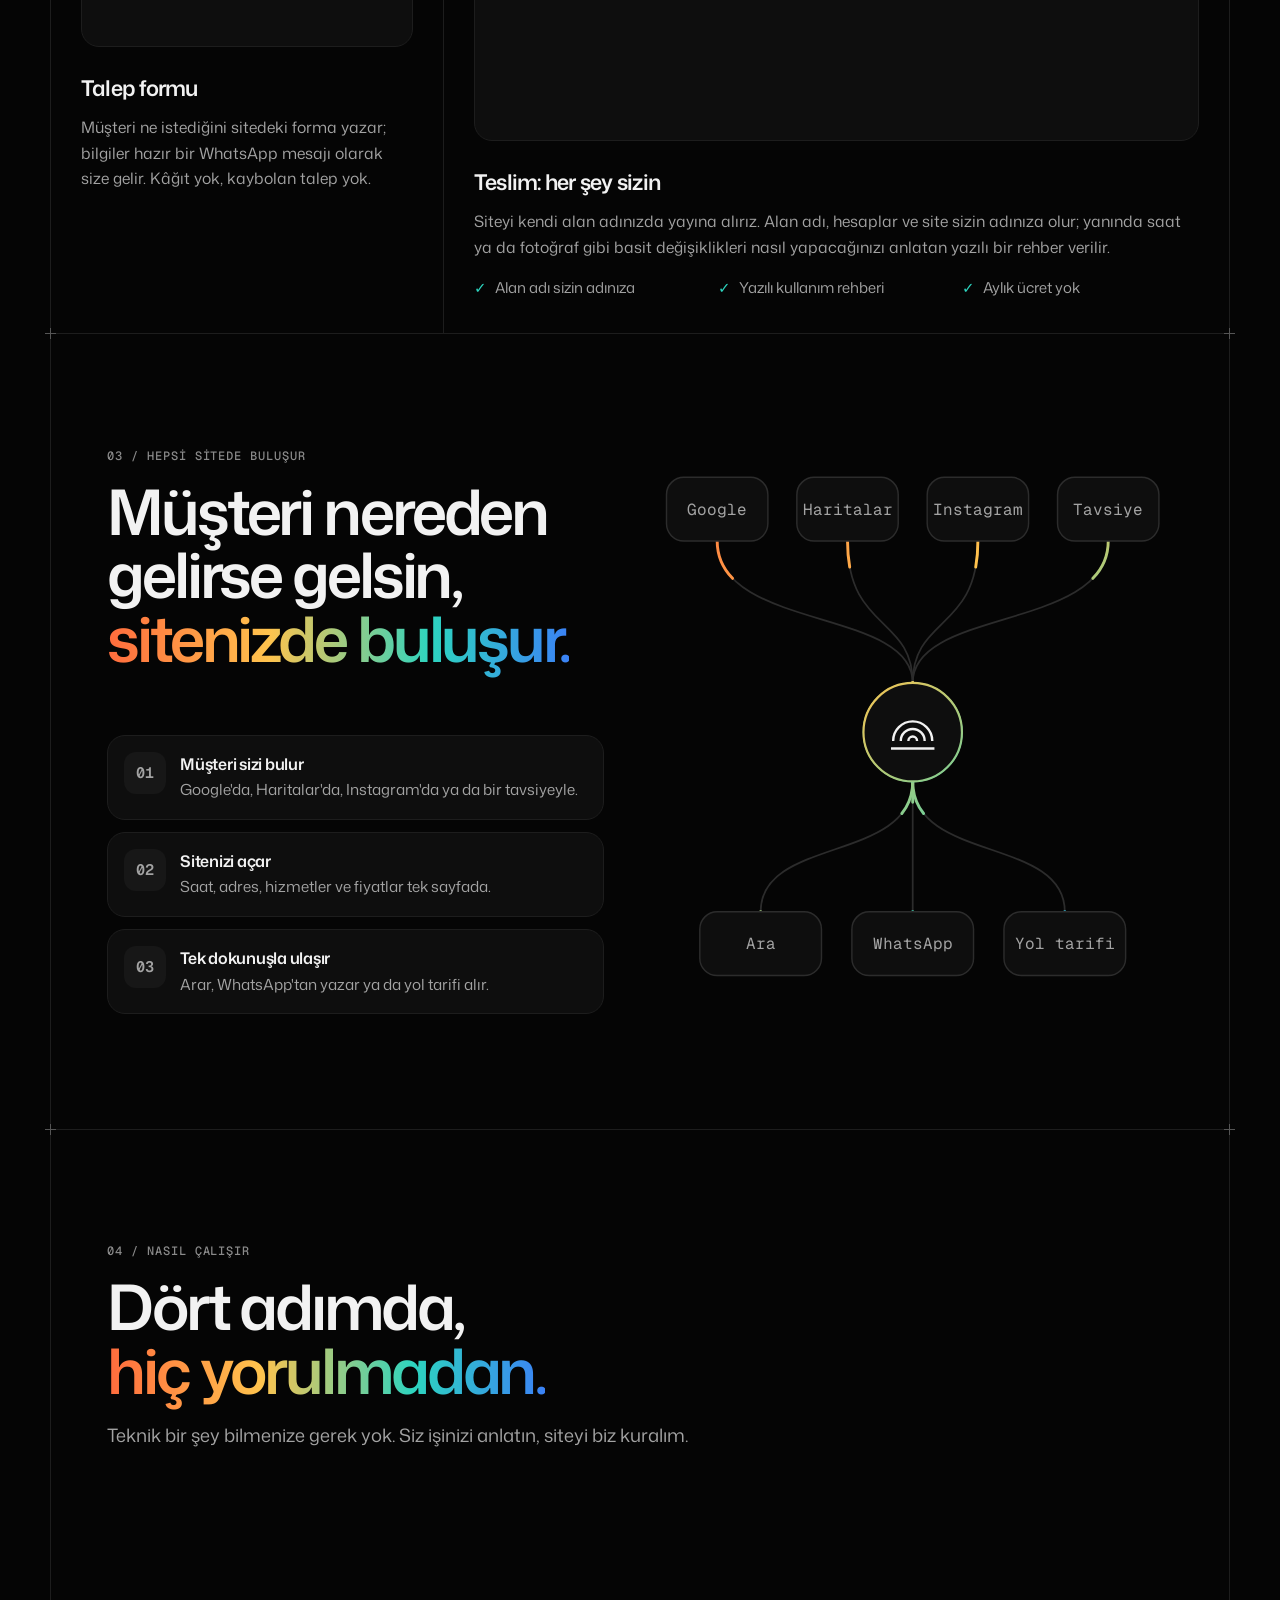
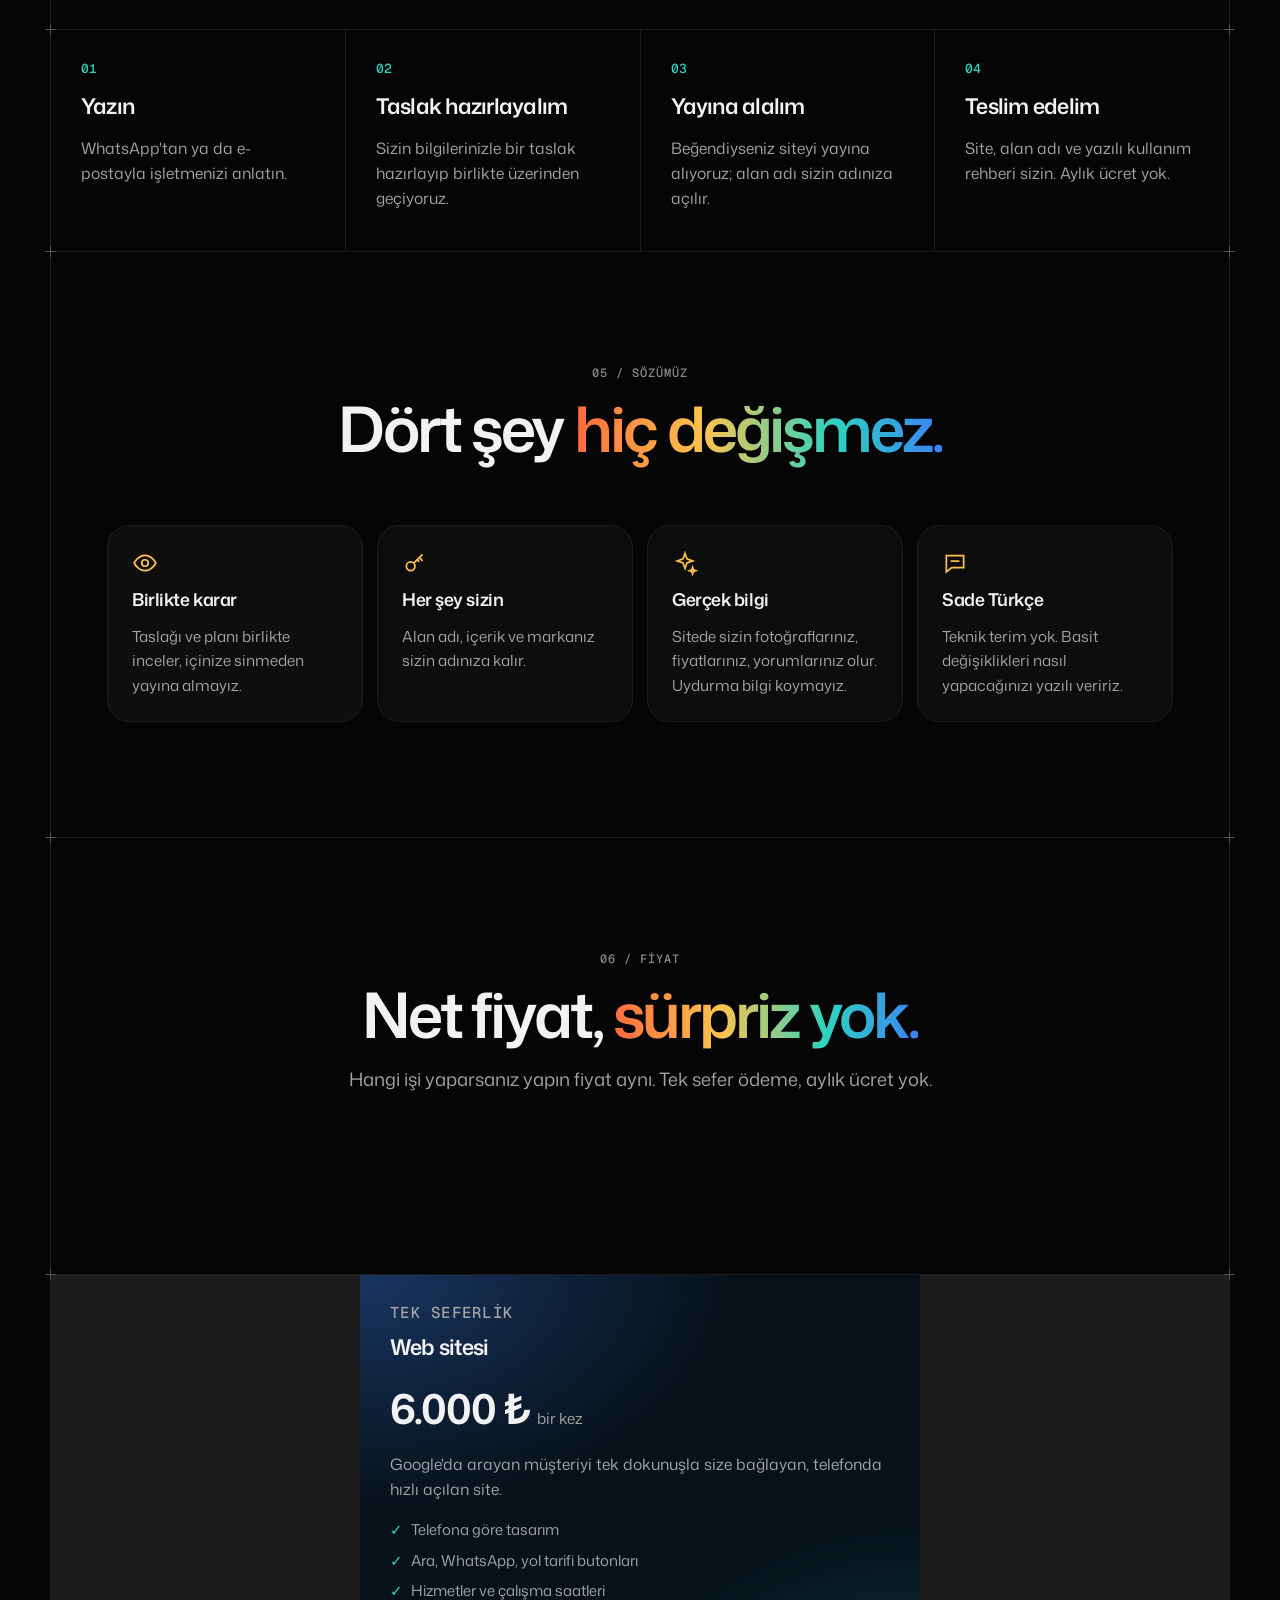
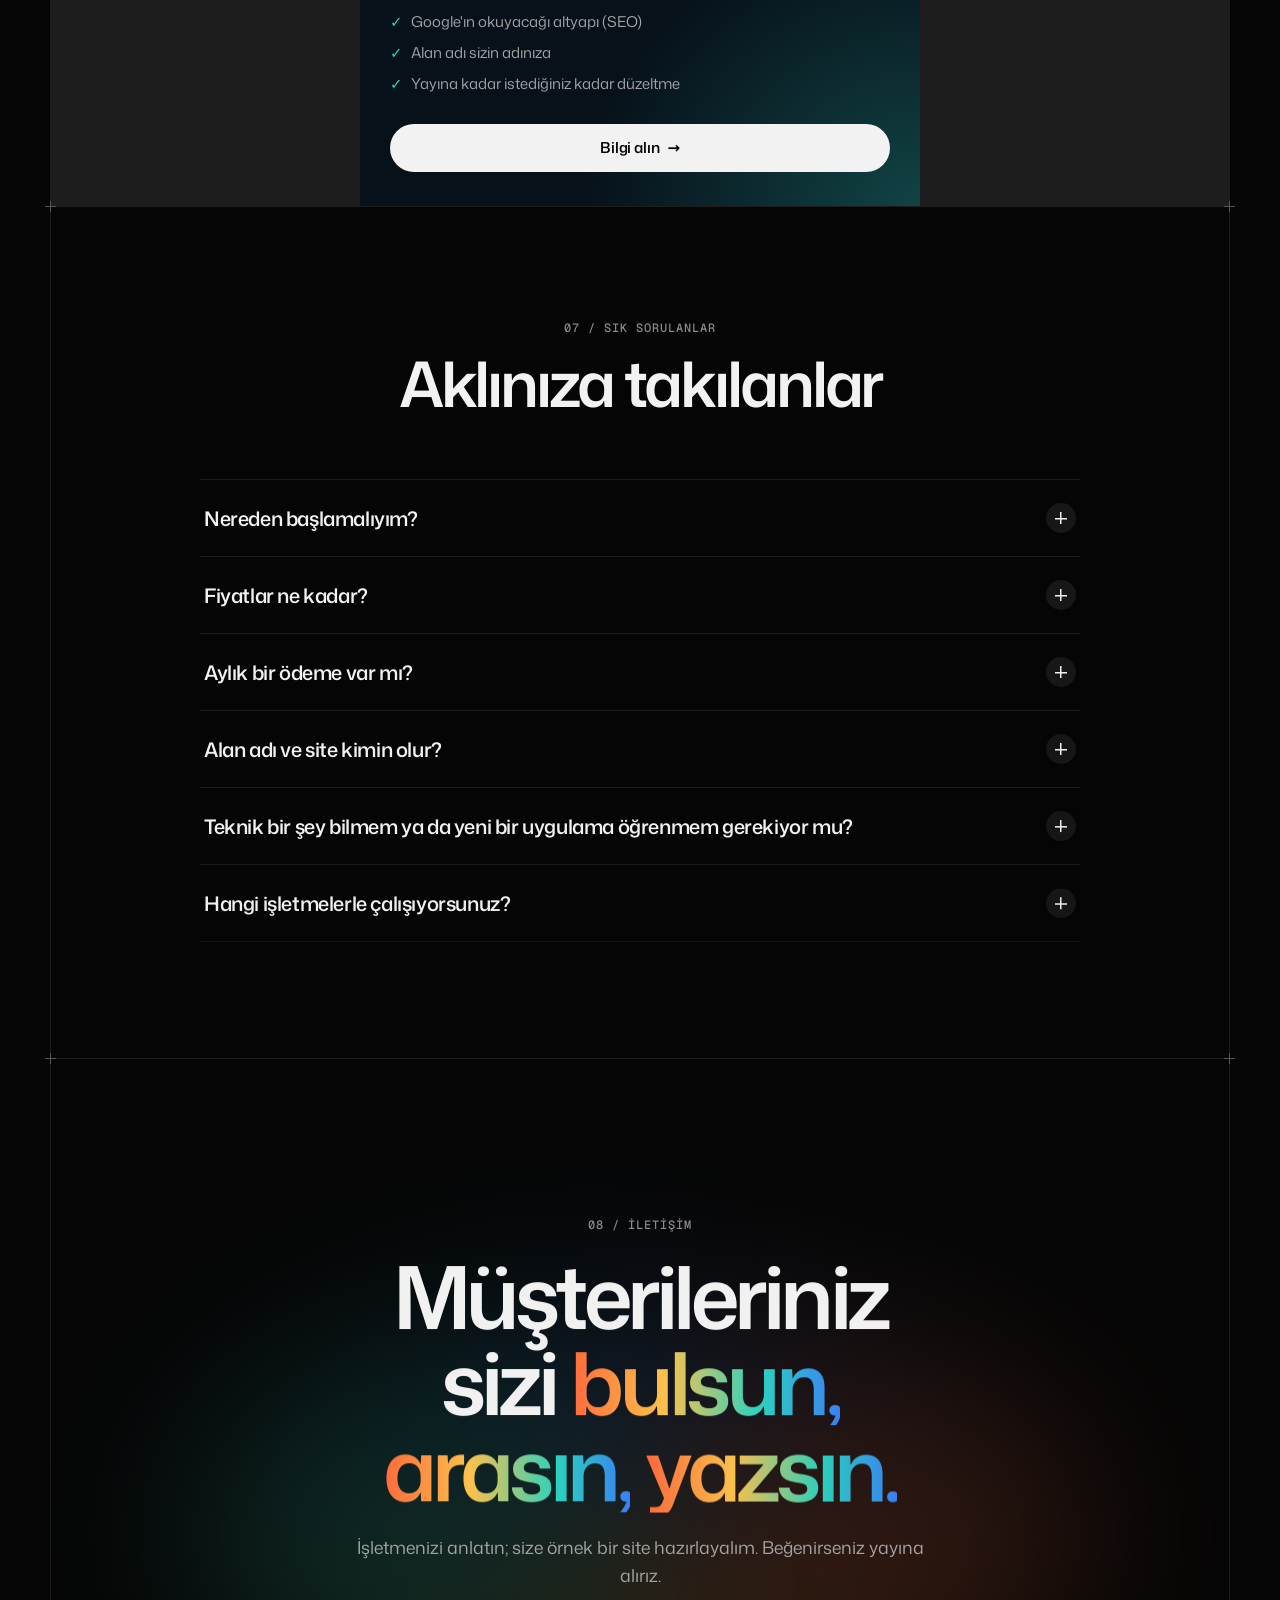
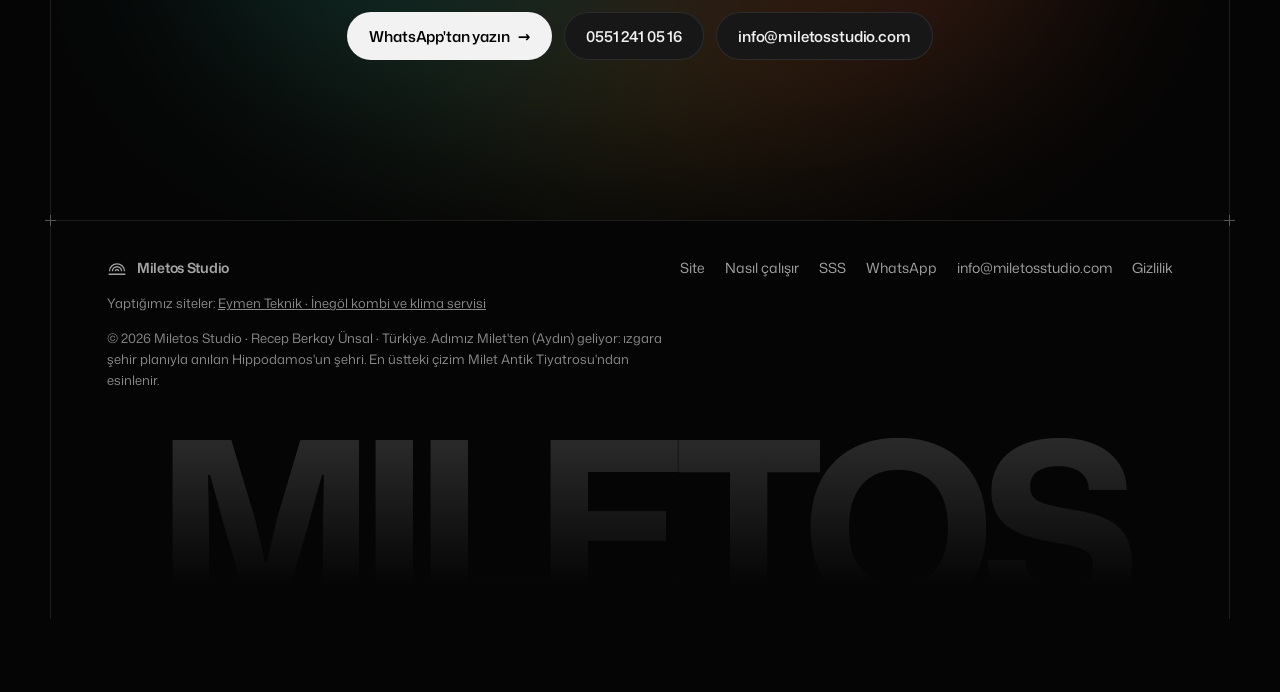
==== commit 799c3976: "Altbilgi: Eymen Teknik referans linki Co-Authored-By: Claude Opus 5.5 <noreply@anthropic.com>" ====
--- a/index.html
+++ b/index.html
@@ -348,6 +348,7 @@
         </a>
         <nav aria-label="Alt menü"><a href="#hizmetler">Site</a><a href="#surec">Nasıl çalışır</a><a href="#sss">SSS</a><a href="https://wa.me/905512410516" rel="noopener">WhatsApp</a><a href="mailto:info@miletosstudio.com">info@miletosstudio.com</a><a href="/privacy/">Gizlilik</a></nav>
       </div>
+      <p class="note-line">Yaptığımız siteler: <a href="https://eymenteknikinegol.com/">Eymen Teknik · İnegöl kombi ve klima servisi</a></p>
       <p class="note-line">© 2026 Miletos Studio · Recep Berkay Ünsal · Türkiye. Adımız Milet'ten (Aydın) geliyor: ızgara şehir planıyla anılan Hippodamos'un şehri. En üstteki çizim Milet Antik Tiyatrosu'ndan esinlenir.</p>
       <div class="wordmark" aria-hidden="true">MILETOS</div>
     </footer>
